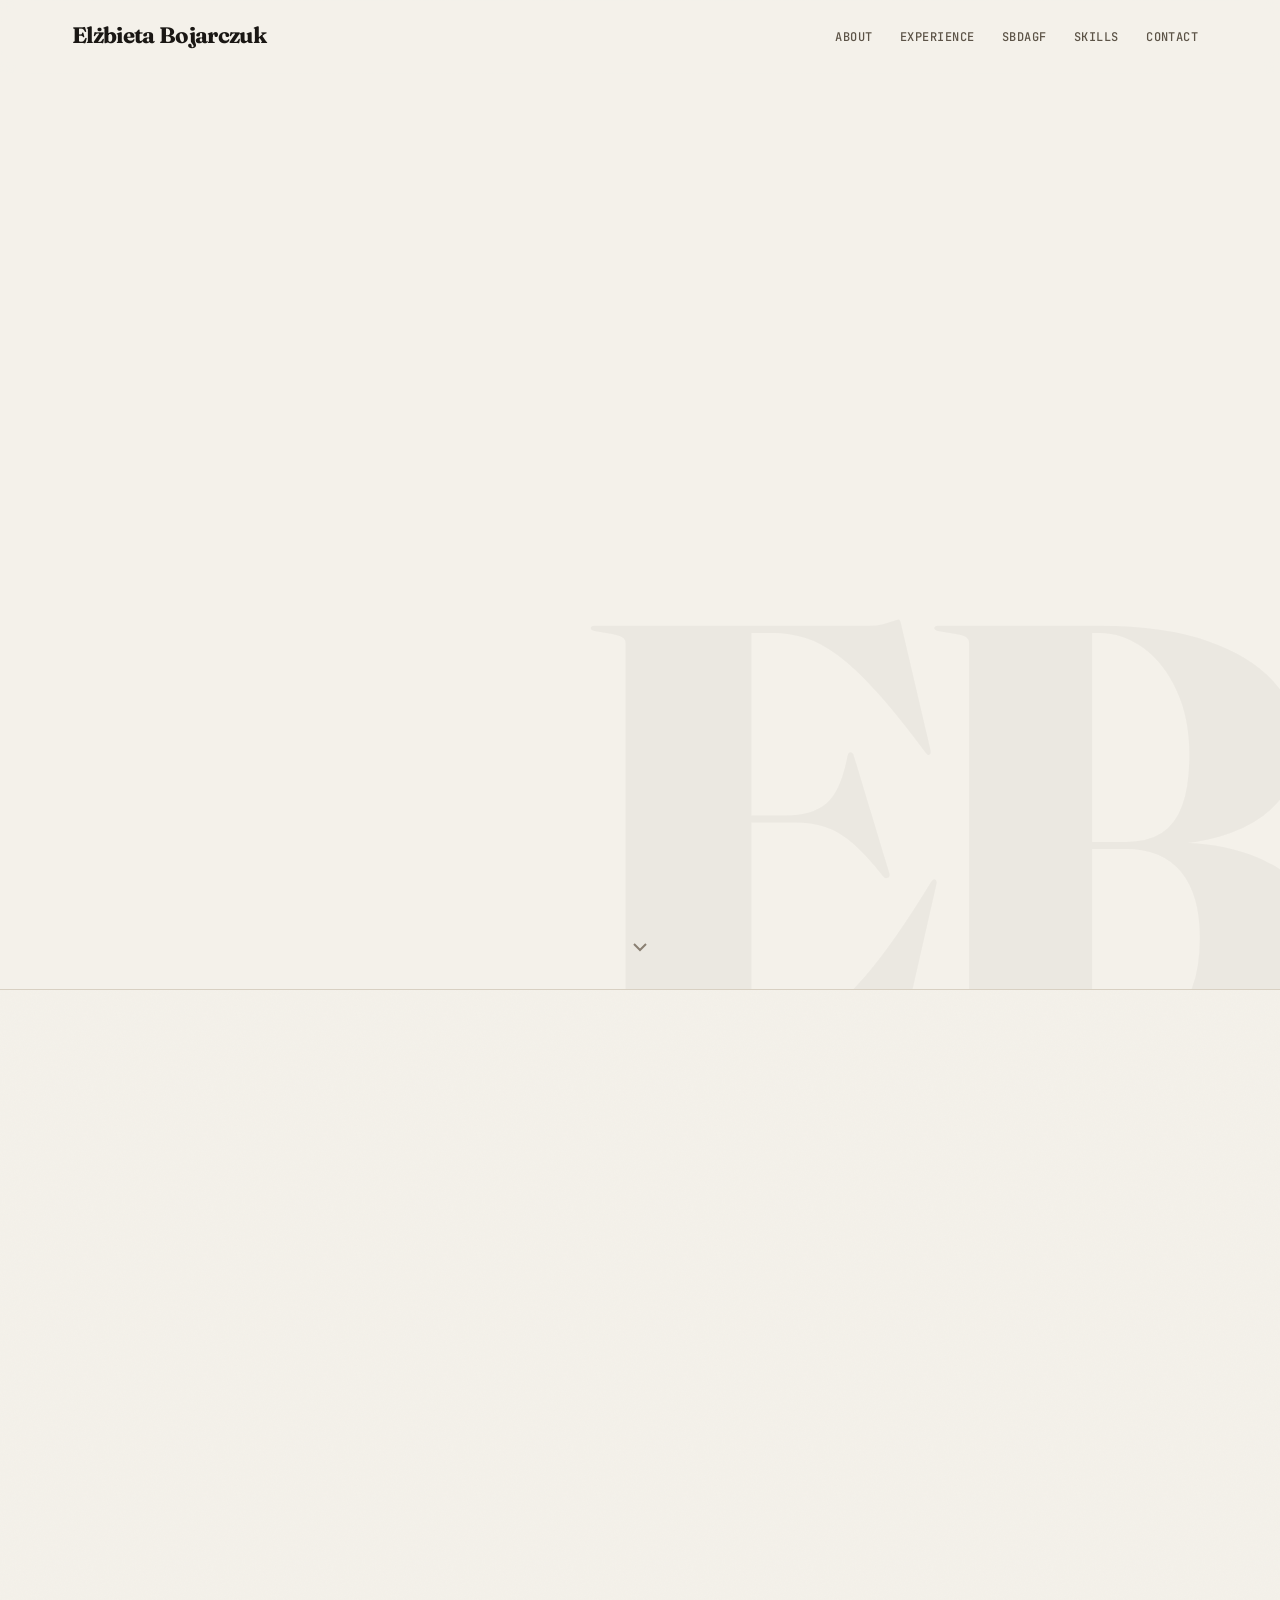
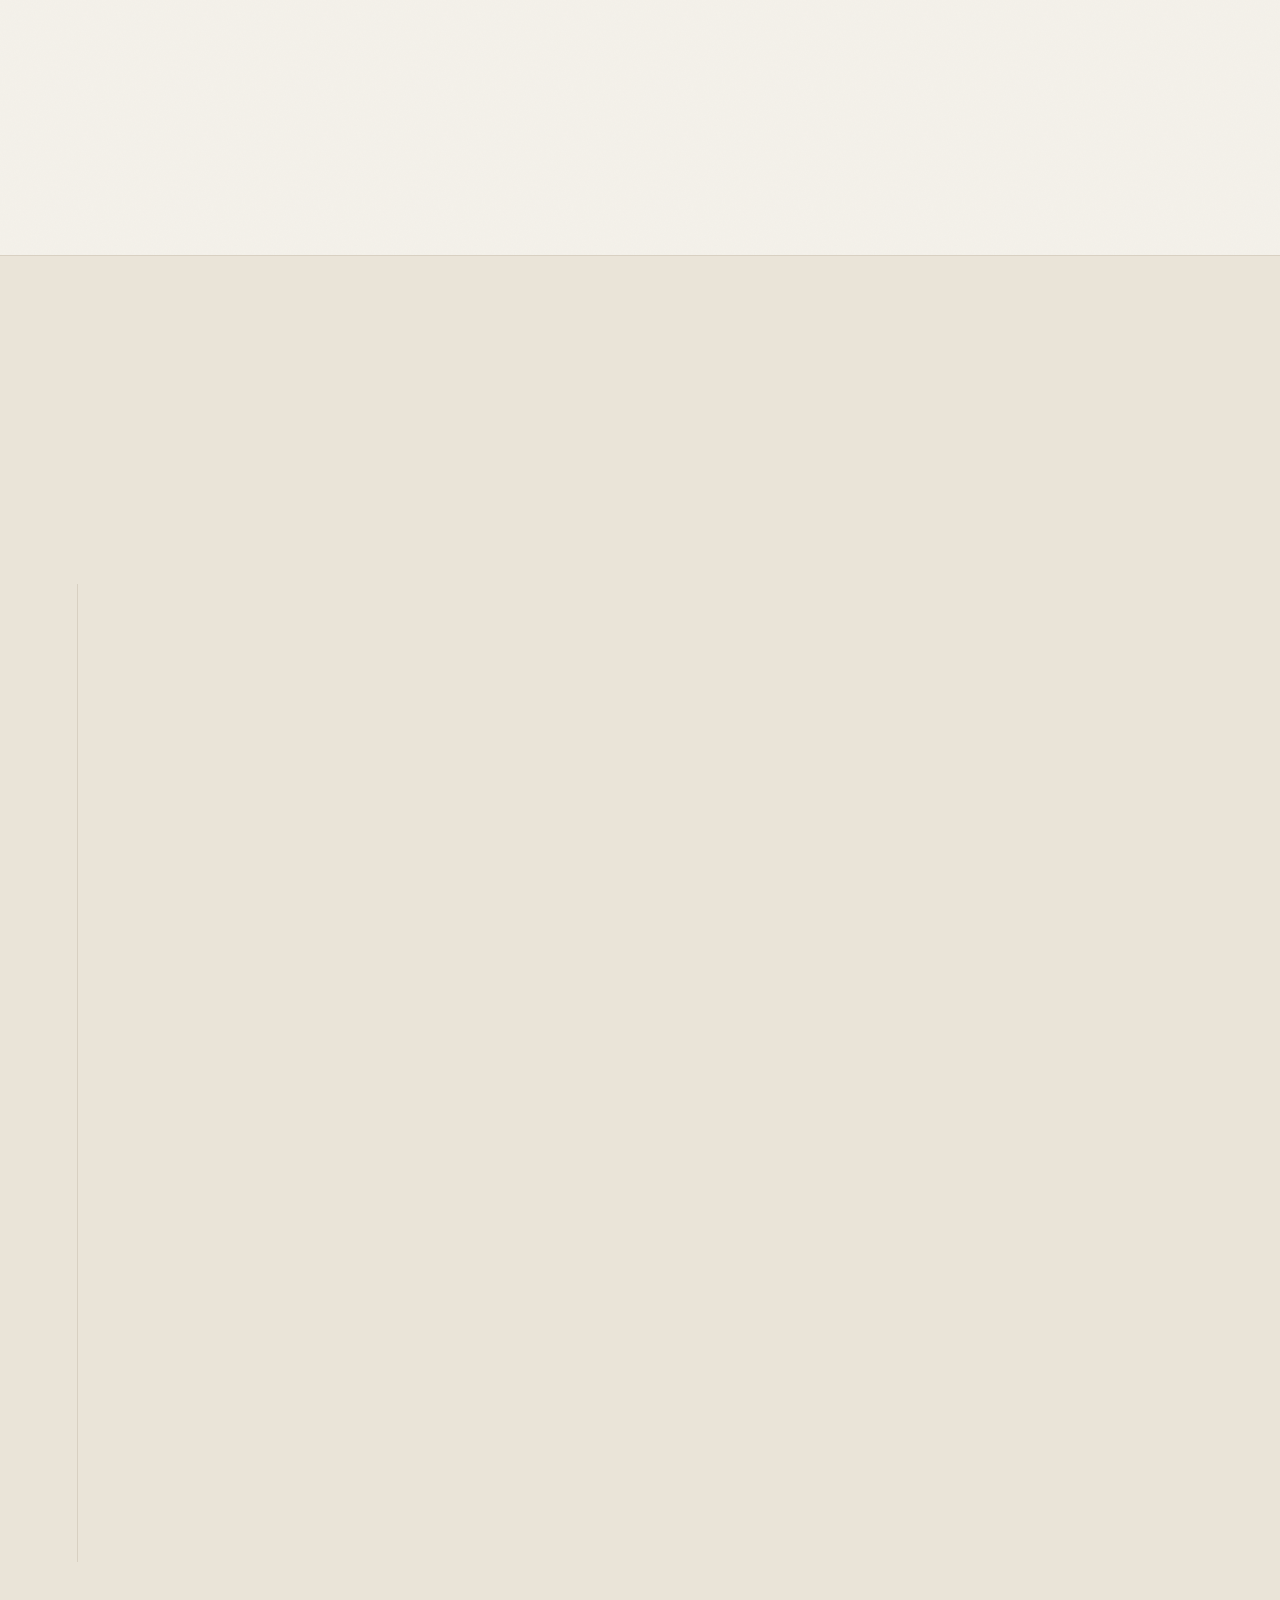
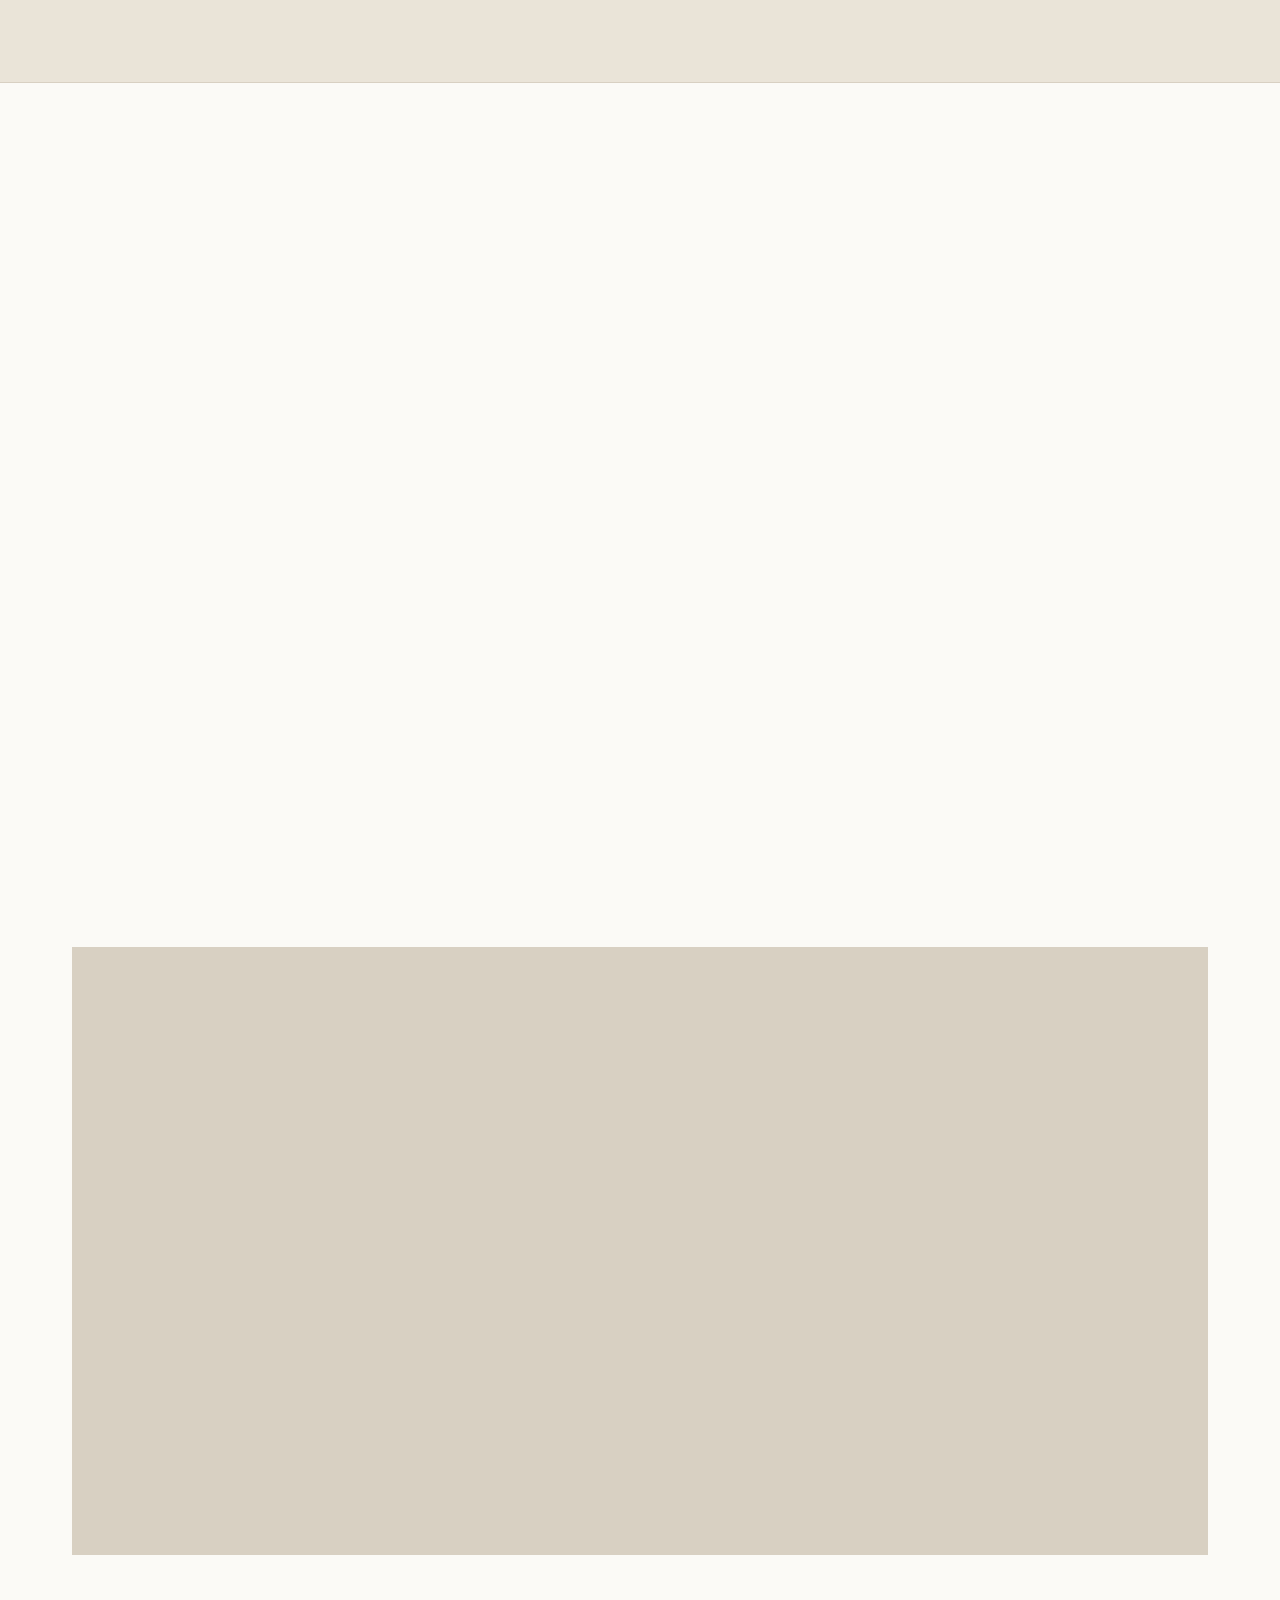
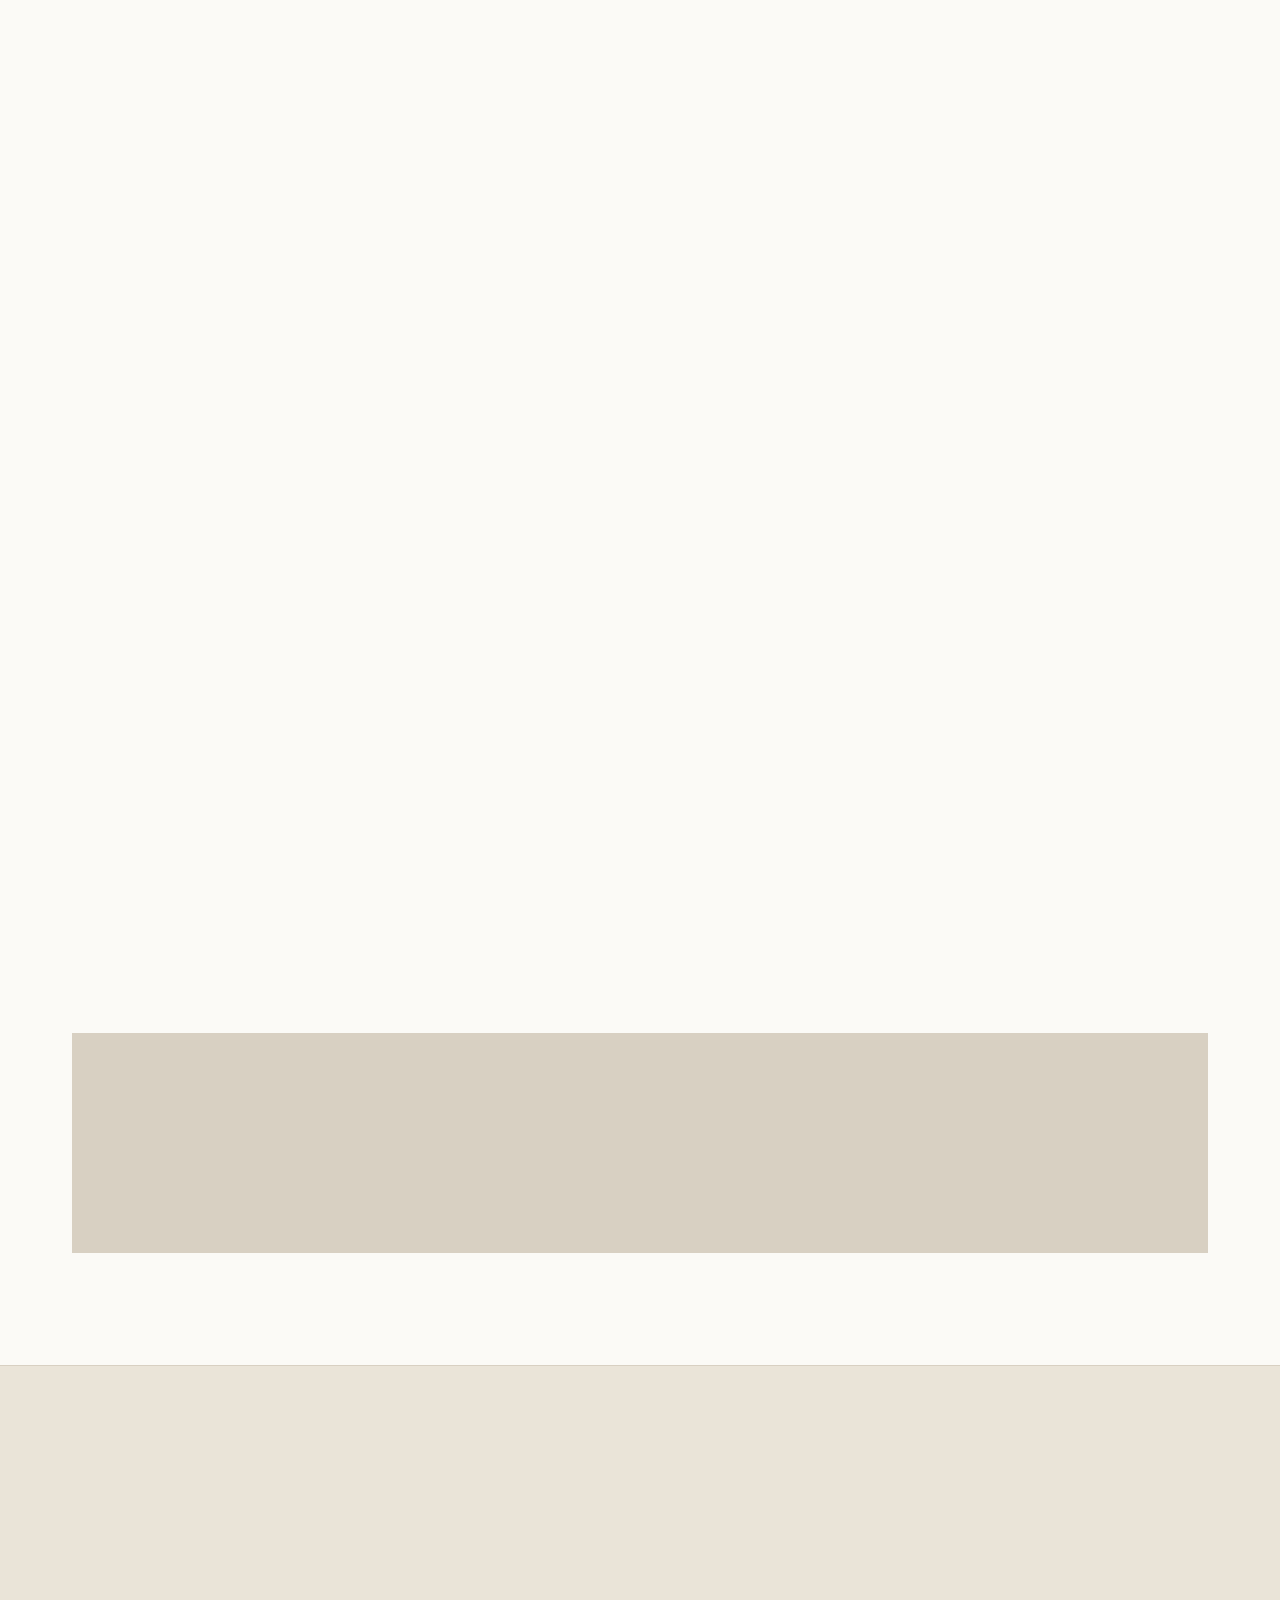
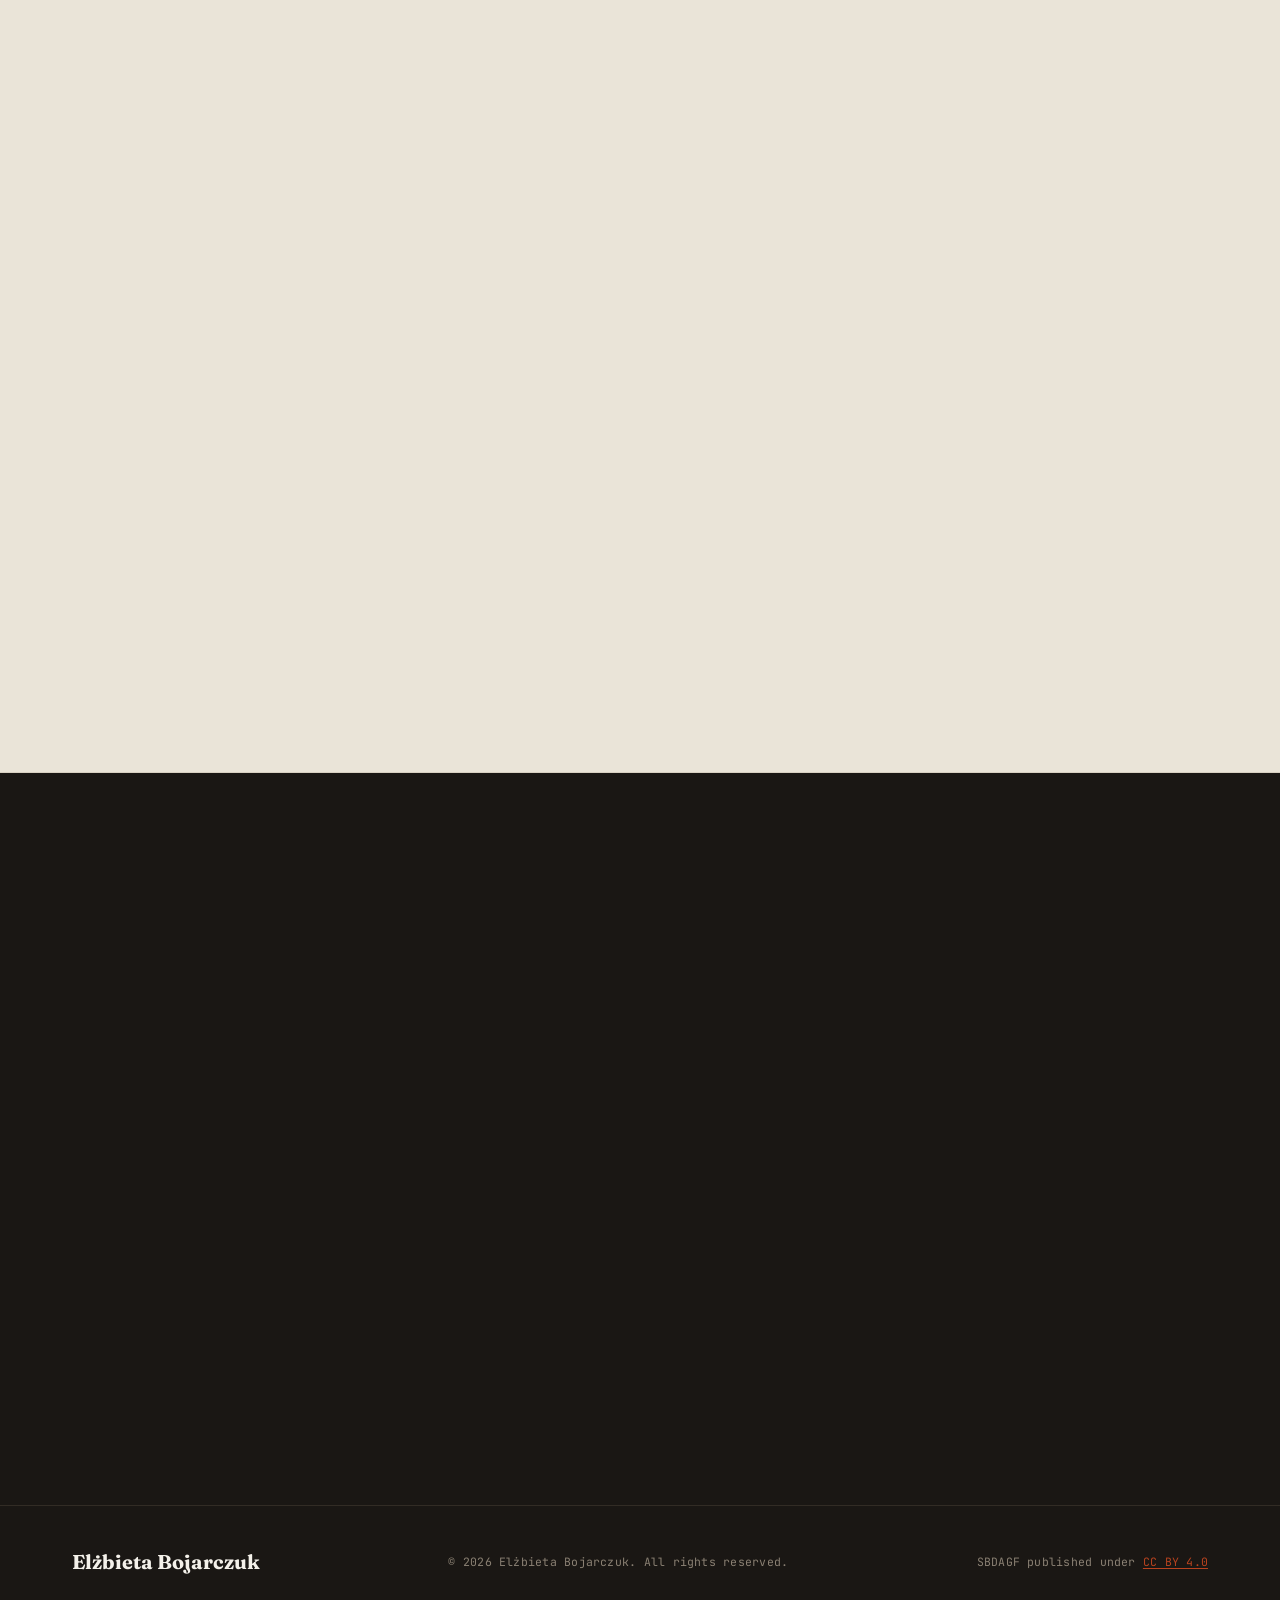
==== index.html @ e9f81d92 "Restyle PDF download as solid black single-row button Co-Authored-By: Claude Opus 4.7 <noreply@anthr" ====
<!DOCTYPE html>
<html lang="en">
<head>
  <meta charset="UTF-8">
  <meta name="viewport" content="width=device-width, initial-scale=1.0">
  <title>Elżbieta Bojarczuk — Senior Product Designer & UX Researcher</title>
  <meta name="description" content="Elżbieta Bojarczuk is a Senior Product Designer with 10+ years building accessible, data-driven digital products across 9 international markets. $3.6M documented revenue impact. Creator of the SBDAGF methodology.">
  <meta name="author" content="Elżbieta Bojarczuk">

  <!-- Open Graph -->
  <meta property="og:type" content="website">
  <meta property="og:title" content="Elżbieta Bojarczuk — Senior Product Designer & UX Researcher">
  <meta property="og:description" content="10+ years designing accessible, data-driven digital products. $3.6M documented revenue impact. Creator of the SBDAGF methodology.">
  <meta property="og:image" content="og-image.svg">
  <meta property="og:url" content="https://elzbietabojarczuk.github.io">

  <!-- Twitter Card -->
  <meta name="twitter:card" content="summary_large_image">
  <meta name="twitter:title" content="Elżbieta Bojarczuk — Senior Product Designer & UX Researcher">
  <meta name="twitter:description" content="10+ years designing accessible, data-driven digital products. Creator of the SBDAGF methodology.">
  <meta name="twitter:image" content="og-image.svg">

  <!-- Favicon -->
  <link rel="icon" type="image/svg+xml" href="favicon.svg">

  <!-- Fonts -->
  <link rel="preconnect" href="https://fonts.googleapis.com">
  <link rel="preconnect" href="https://fonts.gstatic.com" crossorigin>
  <link href="https://fonts.googleapis.com/css2?family=Fraunces:ital,opsz,wght@0,9..144,600;0,9..144,700;0,9..144,900;1,9..144,600;1,9..144,700&family=Hanken+Grotesk:wght@400;500;600;700&family=JetBrains+Mono:wght@400;500;600&display=swap" rel="stylesheet">

  <link rel="stylesheet" href="style.css">
</head>
<body>
  <a href="#main" class="skip-link">Skip to main content</a>

  <header class="site-header" role="banner">
    <nav class="nav" aria-label="Main navigation">
      <a href="#" class="nav-logo" aria-label="Elżbieta Bojarczuk — home">Elżbieta Bojarczuk</a>
      <ul class="nav-links" role="list">
        <li><a href="#about">About</a></li>
        <li><a href="#experience">Experience</a></li>
        <li><a href="#sbdagf">SBDAGF</a></li>
        <li><a href="#skills">Skills</a></li>
        <li><a href="#contact">Contact</a></li>
      </ul>
      <button class="nav-toggle" aria-label="Toggle navigation menu" aria-expanded="false" aria-controls="nav-links-id">
        <span></span><span></span><span></span>
      </button>
    </nav>
  </header>

  <main id="main">

    <!-- ── Hero ── -->
    <section class="hero" aria-labelledby="hero-heading">
      <span class="hero-mark" aria-hidden="true">EB</span>
      <div class="container">
        <div class="hero-rule reveal" aria-hidden="true">
          <span>Portfolio — Index 2026</span>
          <span class="accent">● Available for select work</span>
          <span>Warsaw · PL</span>
        </div>
        <div class="hero-layout">
          <p class="hero-kicker reveal">Senior Product Designer · UX Researcher</p>
          <h1 id="hero-heading" class="reveal">Elżbieta<br>Bojarczuk</h1>
          <p class="hero-role reveal reveal--delay-1">Designing the products that win their markets.</p>
          <p class="hero-tagline reveal reveal--delay-1">A decade turning research into revenue. Accessible, data-driven product design across 9 international markets — $3.6M in documented impact, one million activations, and a methodology others now build on.</p>
          <div class="hero-cta reveal reveal--delay-2">
            <a href="#sbdagf" class="btn btn-primary">Explore SBDAGF →</a>
            <a href="#contact" class="btn btn-outline">Get in touch</a>
          </div>
        </div>
        <div class="hero-stats reveal reveal--delay-2" aria-label="Key impact metrics">
          <div class="stat-card">
            <span class="stat-number" data-target="3.6" data-suffix="M" data-prefix="$">$0M</span>
            <span class="stat-label">Revenue Impact</span>
          </div>
          <div class="stat-card">
            <span class="stat-number" data-target="1" data-suffix="M+">0</span>
            <span class="stat-label">User Activations</span>
          </div>
          <div class="stat-card">
            <span class="stat-number" data-target="9">0</span>
            <span class="stat-label">Global Markets</span>
          </div>
          <div class="stat-card">
            <span class="stat-number" data-target="10" data-suffix="+">0</span>
            <span class="stat-label">Years Experience</span>
          </div>
        </div>
      </div>
      <a href="#about" class="scroll-hint" aria-label="Scroll to about section">
        <svg viewBox="0 0 24 24" fill="none" stroke="currentColor" stroke-width="2" width="24" height="24" aria-hidden="true">
          <polyline points="6 9 12 15 18 9"/>
        </svg>
      </a>
    </section>

    <!-- ── About ── -->
    <section id="about" class="section" aria-labelledby="about-heading">
      <div class="container">
        <div class="section-label reveal" data-index="01">About</div>
        <h2 id="about-heading" class="section-heading reveal">Empathy as method,<br><em>data as proof.</em></h2>
        <div class="about-grid">
          <div class="about-text reveal">
            <p class="lead">I'm a Product Designer who pairs UX metrics, data, and research with a strong bias for clarity, consistency, and scalable patterns in complex flows — the reason my work moves numbers, not just opinions.</p>
            <p>I use <strong>AI-augmented design thinking</strong> to explore more directions early — scenarios, variants, and faster sense-making — then ground every decision in evidence through testing, analytics, and research, keeping people, accessibility, and trust at the center.</p>
            <p>I love UX's human side and a good story, whether I'm telling it or listening. With an M.Sc. in Management &amp; Marketing from the University of Warsaw, I pair business strategy with human-centered design. I mentor UX designers on Instagram and through <strong>ADPList</strong>, <strong>DareIT</strong>, and <strong>Women in Technology</strong>.</p>
            <div class="about-badges">
              <span class="badge">AI-Augmented Design</span>
              <span class="badge">WCAG 2.1 AA</span>
              <span class="badge">Hypothesis-Driven Design</span>
              <span class="badge">Design Systems</span>
              <span class="badge">Mentoring</span>
            </div>
          </div>
          <div class="about-highlights reveal reveal--delay-1">
            <div class="highlight-card">
              <div class="highlight-icon" aria-hidden="true">
                <svg viewBox="0 0 24 24" fill="none" stroke="currentColor" stroke-width="2" width="22" height="22"><path d="M12 2l3.09 6.26L22 9.27l-5 4.87 1.18 6.88L12 17.77l-6.18 3.25L7 14.14 2 9.27l6.91-1.01L12 2z"/></svg>
              </div>
              <span class="highlight-number">92%</span>
              <span class="highlight-text">ID Verification Time Reduction</span>
            </div>
            <div class="highlight-card">
              <div class="highlight-icon" aria-hidden="true">
                <svg viewBox="0 0 24 24" fill="none" stroke="currentColor" stroke-width="2" width="22" height="22"><path d="M9 11l3 3L22 4"/><path d="M21 12v7a2 2 0 0 1-2 2H5a2 2 0 0 1-2-2V5a2 2 0 0 1 2-2h11"/></svg>
              </div>
              <span class="highlight-number">54</span>
              <span class="highlight-text">Issue UX Audit Methodology</span>
            </div>
            <div class="highlight-card">
              <div class="highlight-icon" aria-hidden="true">
                <svg viewBox="0 0 24 24" fill="none" stroke="currentColor" stroke-width="2" width="22" height="22"><circle cx="12" cy="12" r="10"/><path d="M12 8v4l3 3"/></svg>
              </div>
              <span class="highlight-number">70%+</span>
              <span class="highlight-text">Drop-off Rate Diagnosed &amp; Fixed</span>
            </div>
          </div>
        </div>
      </div>
    </section>

    <!-- ── Experience ── -->
    <section id="experience" class="section section-alt" aria-labelledby="experience-heading">
      <div class="container">
        <div class="section-label reveal" data-index="02">Experience</div>
        <h2 id="experience-heading" class="section-heading reveal">A decade of<br><em>measurable impact.</em></h2>
        <ol class="timeline" role="list">

          <li class="timeline-item reveal">
            <div class="timeline-dot" aria-hidden="true"></div>
            <div class="timeline-body">
              <div class="timeline-meta">
                <span class="timeline-date">Jun 2021 — Present</span>
                <span class="timeline-company">OLX Group</span>
              </div>
              <h3 class="timeline-role">Senior Product Designer / UX Designer</h3>
              <p>I joined OLX Group on the Delivery OLX Pay&amp;Ship team and now work in the OLX Jobs area. I address every aspect from the problem phase to delivery — UI design and UX strategy alike — prototyping, designing, and shipping the best user experience through a product discovery process. I collaborate closely with data analysts and UX researchers; metrics and user insights drive my design.</p>
              <ul class="achievement-list" aria-label="Key achievements">
                <li><strong>$3.6M</strong> documented revenue impact from process redesign</li>
                <li><strong>54-issue</strong> systematic UX audit methodology for conversion optimization</li>
                <li>Diagnosed and designed interventions for <strong>70%+</strong> drop-off rates in employer activation flows</li>
              </ul>
            </div>
          </li>

          <li class="timeline-item reveal reveal--delay-1">
            <div class="timeline-dot" aria-hidden="true"></div>
            <div class="timeline-body">
              <div class="timeline-meta">
                <span class="timeline-date">Sep 2016 — May 2021</span>
                <span class="timeline-company">XTB DM S.A.</span>
              </div>
              <h3 class="timeline-role">UX Lead / Senior UX Designer / UX Designer</h3>
              <p>For investors, I created complex financial tasks that are intuitive and simple to use. I established and managed user experience projects across multiple platforms for B2B and B2C users across 9 international markets.</p>
              <ul class="achievement-list">
                <li>Led all UX aspects of the <strong>xStation</strong> app and website — research, frameworks, and design strategy</li>
                <li>Oversaw and coached a <strong>team of three designers</strong></li>
                <li>Performed Design Ops: designer hiring and onboarding</li>
                <li>Achieved <strong>1 million user activations</strong></li>
              </ul>
            </div>
          </li>

          <li class="timeline-item reveal reveal--delay-2">
            <div class="timeline-dot" aria-hidden="true"></div>
            <div class="timeline-body">
              <div class="timeline-meta">
                <span class="timeline-date">May 2015 — Aug 2016</span>
                <span class="timeline-company">Loyalty Partner Polska (PAYBACK)</span>
              </div>
              <h3 class="timeline-role">Web UX Specialist</h3>
              <p>Started my design career creating UX for mobile apps, landing pages, and the company website — collaborating closely with engineers to iteratively deliver new features.</p>
              <ul class="achievement-list">
                <li>Collaborated closely with engineering for iterative feature delivery</li>
                <li>Conducted design-check reviews to ensure spec alignment</li>
                <li>Delivered high-quality assets at multiple resolutions</li>
              </ul>
            </div>
          </li>

        </ol>
      </div>
    </section>

    <!-- ── SBDAGF ── -->
    <section id="sbdagf" class="section sbdagf-section" aria-labelledby="sbdagf-heading">
      <div class="container">
        <div class="sbdagf-intro reveal">
          <div class="section-label" data-index="03">Methodology</div>
          <h2 id="sbdagf-heading" class="section-heading">The SBDAGF</h2>
          <p class="sbdagf-full-name">Small Business Digital Accessibility and Growth Framework</p>
          <p class="sbdagf-license">v1.59 · May 2026 · <a href="https://creativecommons.org/licenses/by/4.0/" target="_blank" rel="noopener noreferrer">CC BY 4.0</a></p>
          <p class="lead sbdagf-lead">A research-backed, open-access UX methodology that integrates accessibility compliance, conversion optimization, and human-centered design into a replicable system that non-experts can follow.</p>
          <a class="pdf-download reveal" href="SBDAGF_practitioner_checklist.pdf" download>
            <svg class="pdf-download-icon" viewBox="0 0 24 24" fill="none" stroke="currentColor" stroke-width="2" width="20" height="20" aria-hidden="true"><path d="M21 15v4a2 2 0 0 1-2 2H5a2 2 0 0 1-2-2v-4"/><polyline points="7 10 12 15 17 10"/><line x1="12" y1="15" x2="12" y2="3"/></svg>
            <span class="pdf-download-label">Download the Practitioner Checklist</span>
            <span class="pdf-download-meta">PDF · SBDAGF</span>
          </a>
        </div>

        <div class="sbdagf-stats reveal reveal--delay-1">
          <div class="sbdagf-stat-item">
            <span class="sbdagf-stat-num">36.2M</span>
            <span class="sbdagf-stat-desc">Small businesses in the U.S.</span>
          </div>
          <div class="sbdagf-stat-item">
            <span class="sbdagf-stat-num">45.9%</span>
            <span class="sbdagf-stat-desc">Of American workers employed by small businesses</span>
          </div>
          <div class="sbdagf-stat-item">
            <span class="sbdagf-stat-num">88%</span>
            <span class="sbdagf-stat-desc">Won't return after a bad digital experience</span>
          </div>
        </div>

        <h3 class="subsection-heading reveal">5 Core Principles</h3>
        <div class="principles-grid">
          <article class="principle-card reveal">
            <div class="principle-num" aria-hidden="true">01</div>
            <h4>Accessibility-First Architecture</h4>
            <p>WCAG 2.1 Level AA success criteria embedded as design constraints at wireframing stage — before any development begins. Accessible by construction.</p>
          </article>
          <article class="principle-card reveal reveal--delay-1">
            <div class="principle-num" aria-hidden="true">02</div>
            <h4>Rural &amp; Underserved-Community Calibration</h4>
            <p>Distinct protocols for connectivity-constrained design, lower-digital-literacy audiences, localized persona development, and modified research instruments.</p>
          </article>
          <article class="principle-card reveal reveal--delay-2">
            <div class="principle-num" aria-hidden="true">03</div>
            <h4>Data-Grounded Decision Making</h4>
            <p>Every design decision validated through empirical evidence — hypothesis-driven design, funnel analytics, usability validation, and outcome measurement.</p>
          </article>
          <article class="principle-card reveal">
            <div class="principle-num" aria-hidden="true">04</div>
            <h4>Replicability by Non-Experts</h4>
            <p>Documented as a step-by-step practitioner curriculum for SBDC advisors, small-business owners, marketing professionals, and educators.</p>
          </article>
          <article class="principle-card principle-card--accent reveal reveal--delay-1">
            <div class="principle-num" aria-hidden="true">05</div>
            <h4>AI-Augmented Implementation</h4>
            <p>Leverages current AI platforms — Lovable, Cursor, Claude, v0, Bolt.new — to make professional-quality design accessible to non-technical users. A working methodology, not theory.</p>
          </article>
        </div>

        <h3 class="subsection-heading reveal">Two-Layer Architecture</h3>
        <div class="layers-grid">
          <article class="layer-card reveal">
            <span class="layer-badge">Layer 1</span>
            <h4>Practitioner Research &amp; Design</h4>
            <p class="layer-audience">For UX practitioners, SBDC advisors, or trained small-business owners</p>
            <div class="flow-row" aria-label="Workflow: Research → Design → Validate → Compliance → Publish">
              <span class="flow-step">Research</span>
              <span class="flow-arrow" aria-hidden="true">→</span>
              <span class="flow-step">Design</span>
              <span class="flow-arrow" aria-hidden="true">→</span>
              <span class="flow-step">Validate</span>
              <span class="flow-arrow" aria-hidden="true">→</span>
              <span class="flow-step">Compliance</span>
              <span class="flow-arrow" aria-hidden="true">→</span>
              <span class="flow-step">Publish</span>
            </div>
          </article>
          <article class="layer-card reveal reveal--delay-1">
            <span class="layer-badge">Layer 2</span>
            <h4>Small-Business Implementation</h4>
            <p class="layer-audience">For small-business owners — no coding knowledge needed</p>
            <div class="flow-row" aria-label="Workflow: Select → Customize → Deploy → Monitor → Optimize">
              <span class="flow-step">Select</span>
              <span class="flow-arrow" aria-hidden="true">→</span>
              <span class="flow-step">Customize</span>
              <span class="flow-arrow" aria-hidden="true">→</span>
              <span class="flow-step">Deploy</span>
              <span class="flow-arrow" aria-hidden="true">→</span>
              <span class="flow-step">Monitor</span>
              <span class="flow-arrow" aria-hidden="true">→</span>
              <span class="flow-step">Optimize</span>
            </div>
          </article>
        </div>

        <h3 class="subsection-heading reveal">5-Phase Practitioner Workflow</h3>
        <div class="phases-grid">
          <article class="phase-card reveal">
            <span class="phase-num" aria-hidden="true">01</span>
            <h4>Research &amp; Diagnosis</h4>
            <p>Funnel mapping, root-cause categorization, severity assessment, user interviews, and research synthesis.</p>
          </article>
          <article class="phase-card reveal reveal--delay-1">
            <span class="phase-num" aria-hidden="true">02</span>
            <h4>Accessibility-First Design</h4>
            <p>Pre-validated contrast ratios, accessible typography, component libraries with ARIA specs, proper page structure.</p>
          </article>
          <article class="phase-card reveal reveal--delay-2">
            <span class="phase-num" aria-hidden="true">03</span>
            <h4>Hypothesis-Driven Solutions</h4>
            <p>Testable hypotheses, 2–3 design variants, prioritized by Impact × Feasibility × Compliance.</p>
          </article>
          <article class="phase-card reveal">
            <span class="phase-num" aria-hidden="true">04</span>
            <h4>Validation Before Development</h4>
            <p>Usability tests with 5–8 participants measuring task completion, time on task, error rate, and UMUX-Lite satisfaction.</p>
          </article>
          <article class="phase-card reveal reveal--delay-1">
            <span class="phase-num" aria-hidden="true">05</span>
            <h4>Compliance Verification</h4>
            <p>Automated accessibility scans (zero Critical/Serious issues), keyboard-only navigation, screen reader test, SBDAGF Checklist.</p>
          </article>
        </div>

        <h3 class="subsection-heading reveal">Who This Framework Serves</h3>
        <div class="audience-grid">
          <div class="audience-card reveal">
            <div class="audience-icon" aria-hidden="true">[ SB ]</div>
            <h4>Small-Business Owners</h4>
            <p>36.2M U.S. businesses needing accessible, high-converting digital products without traditional UX consulting costs.</p>
          </div>
          <div class="audience-card reveal reveal--delay-1">
            <div class="audience-icon" aria-hidden="true">[ DC ]</div>
            <h4>SBDC Advisors</h4>
            <p>900+ Small Business Development Centers incorporating SBDAGF into their technical assistance programs.</p>
          </div>
          <div class="audience-card reveal reveal--delay-2">
            <div class="audience-icon" aria-hidden="true">[ UX ]</div>
            <h4>UX Practitioners</h4>
            <p>Designers wanting a structured, evidence-based approach — particularly for rural and underserved communities.</p>
          </div>
          <div class="audience-card reveal">
            <div class="audience-icon" aria-hidden="true">[ ED ]</div>
            <h4>Educators</h4>
            <p>Community colleges, bootcamps, and continuing-education programs teaching digital design skills.</p>
          </div>
        </div>
      </div>
    </section>

    <!-- ── Skills ── -->
    <section id="skills" class="section section-alt" aria-labelledby="skills-heading">
      <div class="container">
        <div class="section-label reveal" data-index="04">Expertise</div>
        <h2 id="skills-heading" class="section-heading reveal">Skills &amp; Tools</h2>
        <div class="skills-grid">
          <div class="skill-group reveal">
            <h3>Design &amp; Strategy</h3>
            <ul class="tag-list" role="list">
              <li>AI Product Design</li>
              <li>Product Design</li>
              <li>Design Strategy</li>
              <li>UX Strategy</li>
              <li>Design Research</li>
              <li>User-Centric Design</li>
              <li>Data-Driven Design</li>
              <li>Design Systems</li>
              <li>Workshop Facilitation</li>
              <li>Storytelling</li>
              <li>UX Mentoring</li>
            </ul>
          </div>
          <div class="skill-group reveal reveal--delay-1">
            <h3>Tools</h3>
            <ul class="tag-list" role="list">
              <li>Figma</li>
              <li>Cursor</li>
              <li>Claude Design</li>
              <li>Lovable</li>
              <li>Maze</li>
              <li>Hotjar</li>
              <li>Miro</li>
              <li>Google Analytics</li>
            </ul>
          </div>
          <div class="skill-group reveal reveal--delay-2">
            <h3>Languages</h3>
            <ul class="tag-list" role="list">
              <li>Polish — Native</li>
              <li>English — Professional</li>
              <li>Italian — Basic</li>
            </ul>
          </div>
          <div class="skill-group reveal">
            <h3>Education</h3>
            <ul class="education-list" role="list">
              <li>
                <strong>M.Sc. Management &amp; Marketing</strong>
                <span>University of Warsaw · 2013–2015</span>
              </li>
              <li>
                <strong>B.Sc. Management</strong>
                <span>University of Warsaw · 2010–2013</span>
              </li>
            </ul>
            <h3 style="margin-top:2rem">Courses</h3>
            <ul class="education-list" role="list">
              <li><span>Designing AI Experiences — NN Group</span></li>
              <li><span>Design Systems in Figma — UXDX Dublin by Figma</span></li>
              <li><span>Storytelling — David JP Phillips School</span></li>
              <li><span>UX Research — Iga Mościchowska</span></li>
              <li><span>UX Writing — Kalina Tyrkiel</span></li>
            </ul>
          </div>
        </div>
      </div>
    </section>

    <!-- ── Contact ── -->
    <section id="contact" class="section contact-section" aria-labelledby="contact-heading">
      <div class="container">
        <div class="section-label reveal" data-index="05">Contact</div>
        <h2 id="contact-heading" class="section-heading reveal">Let's build<br><em>the winner.</em></h2>
        <p class="contact-lead reveal">Interested in collaboration, mentoring, or the SBDAGF methodology? I'd love to hear from you.</p>
        <div class="contact-grid">
          <a href="mailto:elzbieta.bojarczuk2@gmail.com" class="contact-card reveal">
            <div class="contact-icon-wrap" aria-hidden="true">
              <svg viewBox="0 0 24 24" fill="none" stroke="currentColor" stroke-width="2" width="24" height="24"><path d="M4 4h16c1.1 0 2 .9 2 2v12c0 1.1-.9 2-2 2H4c-1.1 0-2-.9-2-2V6c0-1.1.9-2 2-2z"/><polyline points="22,6 12,13 2,6"/></svg>
            </div>
            <span class="contact-label">Email</span>
            <span class="contact-value">elzbieta.bojarczuk2<wbr>@gmail.com</span>
          </a>
          <a href="tel:+48797533842" class="contact-card reveal reveal--delay-1">
            <div class="contact-icon-wrap" aria-hidden="true">
              <svg viewBox="0 0 24 24" fill="none" stroke="currentColor" stroke-width="2" width="24" height="24"><path d="M22 16.92v3a2 2 0 0 1-2.18 2 19.79 19.79 0 0 1-8.63-3.07 19.5 19.5 0 0 1-6-6 19.79 19.79 0 0 1-3.07-8.67A2 2 0 0 1 4.11 2h3a2 2 0 0 1 2 1.72c.13.96.36 1.9.7 2.81a2 2 0 0 1-.45 2.11L8.09 9.91a16 16 0 0 0 6 6l1.27-1.27a2 2 0 0 1 2.11-.45c.91.34 1.85.57 2.81.7A2 2 0 0 1 22 16.92z"/></svg>
            </div>
            <span class="contact-label">Phone</span>
            <span class="contact-value">+48 797 533 842</span>
          </a>
          <a href="https://adplist.org/mentors/elzbieta-bojarczuk" class="contact-card reveal reveal--delay-2" target="_blank" rel="noopener noreferrer">
            <div class="contact-icon-wrap" aria-hidden="true">
              <svg viewBox="0 0 24 24" fill="none" stroke="currentColor" stroke-width="2" width="24" height="24"><path d="M17 21v-2a4 4 0 0 0-4-4H5a4 4 0 0 0-4 4v2"/><circle cx="9" cy="7" r="4"/><path d="M23 21v-2a4 4 0 0 0-3-3.87"/><path d="M16 3.13a4 4 0 0 1 0 7.75"/></svg>
            </div>
            <span class="contact-label">Mentoring</span>
            <span class="contact-value">Book via ADPList</span>
          </a>
          <a href="https://instagram.com/ela.bojarczuk_ux" class="contact-card reveal reveal--delay-2" target="_blank" rel="noopener noreferrer">
            <div class="contact-icon-wrap" aria-hidden="true">
              <svg viewBox="0 0 24 24" fill="none" stroke="currentColor" stroke-width="2" width="24" height="24"><rect x="2" y="2" width="20" height="20" rx="5" ry="5"/><path d="M16 11.37A4 4 0 1 1 12.63 8 4 4 0 0 1 16 11.37z"/><line x1="17.5" y1="6.5" x2="17.51" y2="6.5"/></svg>
            </div>
            <span class="contact-label">Instagram</span>
            <span class="contact-value">@ela.bojarczuk_ux</span>
          </a>
        </div>
      </div>
    </section>

  </main>

  <footer class="site-footer" role="contentinfo">
    <div class="container footer-inner">
      <span class="footer-logo">Elżbieta Bojarczuk</span>
      <p>&copy; 2026 Elżbieta Bojarczuk. All rights reserved.</p>
      <p class="footer-note">SBDAGF published under <a href="https://creativecommons.org/licenses/by/4.0/" target="_blank" rel="noopener noreferrer">CC BY 4.0</a></p>
    </div>
  </footer>

  <script src="script.js"></script>
</body>
</html>
---- style.css ----
/* ══════════════════════════════════════════
   Elżbieta Bojarczuk — Personal Website
   style.css  ·  v3.0 — Editorial Minimalist
   Warm paper · ink · single ochre accent
   ══════════════════════════════════════════ */

/* ── Tokens ── */
:root {
  --c-bg:        #f4f1ea;
  --c-bg-alt:    #eae4d8;
  --c-surface:   #fbfaf6;
  --c-ink:       #1a1714;
  --c-ink-soft:  #322c25;
  --c-muted:     #5c5347;
  --c-faint:     #8a8073;
  --c-rule:      #d8d0c2;
  --c-rule-soft: #e6dfd2;

  --c-accent:    #b8431f;
  --c-accent-h:  #963517;
  --c-accent-wash: #f0e2d6;

  --ff-display: 'Fraunces', Georgia, 'Times New Roman', serif;
  --ff-body:    'Hanken Grotesk', -apple-system, BlinkMacSystemFont, 'Segoe UI', sans-serif;
  --ff-mono:    'JetBrains Mono', ui-monospace, 'SFMono-Regular', Menlo, monospace;

  --r-sm: 2px;
  --r-md: 3px;

  --ease-smooth: cubic-bezier(0.16, 1, 0.3, 1);

  --maxw: 76rem;
}

/* ── Reset ── */
*, *::before, *::after { box-sizing: border-box; margin: 0; padding: 0; }

html {
  scroll-behavior: smooth;
  scroll-padding-top: 5rem;
  -webkit-text-size-adjust: 100%;
}

body {
  font-family: var(--ff-body);
  font-size: 1rem;
  line-height: 1.6;
  color: var(--c-ink);
  background: var(--c-bg);
  -webkit-font-smoothing: antialiased;
  -moz-osx-font-smoothing: grayscale;
  overflow-x: hidden;
  /* faint paper grain — no gradients, no orbs */
  background-image: url("data:image/svg+xml,%3Csvg xmlns='http://www.w3.org/2000/svg' width='120' height='120'%3E%3Cfilter id='n'%3E%3CfeTurbulence type='fractalNoise' baseFrequency='0.9' numOctaves='2' stitchTiles='stitch'/%3E%3C/filter%3E%3Crect width='120' height='120' filter='url(%23n)' opacity='0.025'/%3E%3C/svg%3E");
}

img, svg { display: block; max-width: 100%; }
a { color: inherit; }
ol, ul { list-style: none; }
button { font-family: inherit; }
::selection { background: var(--c-accent); color: #fff; }

/* ── Skip link ── */
.skip-link {
  position: absolute;
  top: -200%;
  left: 1rem;
  background: var(--c-ink);
  color: var(--c-bg);
  padding: 0.6rem 1.25rem;
  border-radius: var(--r-sm);
  font-weight: 600;
  text-decoration: none;
  z-index: 9999;
  transition: top 0.2s;
}
.skip-link:focus { top: 1rem; }

/* ── Layout ── */
.container {
  max-width: var(--maxw);
  margin: 0 auto;
  padding: 0 2.5rem;
}

/* ── Focus ── */
*:focus-visible {
  outline: 2px solid var(--c-accent);
  outline-offset: 3px;
  border-radius: var(--r-sm);
}

/* ══ HEADER ══════════════════════════════ */

.site-header {
  position: sticky;
  top: 0;
  z-index: 200;
  background: rgba(244, 241, 234, 0.85);
  backdrop-filter: blur(12px) saturate(140%);
  -webkit-backdrop-filter: blur(12px) saturate(140%);
  border-bottom: 1px solid transparent;
  transition: border-color 0.3s, background 0.3s;
}
.site-header.scrolled {
  border-bottom-color: var(--c-rule);
}

.nav {
  max-width: var(--maxw);
  margin: 0 auto;
  padding: 1.15rem 2.5rem;
  display: flex;
  align-items: center;
  justify-content: space-between;
}

.nav-logo {
  font-family: var(--ff-display);
  font-size: 1.4rem;
  font-weight: 700;
  color: var(--c-ink);
  letter-spacing: -0.03em;
  text-decoration: none;
  transition: color 0.2s;
}
.nav-logo:hover { color: var(--c-accent); }

.nav-links {
  display: flex;
  gap: 0.5rem;
}
.nav-links a {
  text-decoration: none;
  color: var(--c-muted);
  font-family: var(--ff-mono);
  font-weight: 500;
  font-size: 0.75rem;
  letter-spacing: 0.04em;
  text-transform: uppercase;
  padding: 0.4rem 0.6rem;
  position: relative;
  transition: color 0.2s;
}
.nav-links a::after {
  content: '';
  position: absolute;
  left: 0.6rem;
  right: 0.6rem;
  bottom: 0.15rem;
  height: 1.5px;
  background: var(--c-accent);
  transform: scaleX(0);
  transform-origin: left;
  transition: transform 0.25s var(--ease-smooth);
}
.nav-links a:hover,
.nav-links a.active { color: var(--c-ink); }
.nav-links a:hover::after,
.nav-links a.active::after { transform: scaleX(1); }

.nav-toggle {
  display: none;
  flex-direction: column;
  gap: 5px;
  background: none;
  border: none;
  cursor: pointer;
  padding: 0.5rem;
}
.nav-toggle span {
  display: block;
  width: 22px;
  height: 2px;
  background: var(--c-ink);
  transition: transform 0.3s var(--ease-smooth), opacity 0.3s;
}
.nav-toggle[aria-expanded="true"] span:nth-child(1) { transform: translateY(7px) rotate(45deg); }
.nav-toggle[aria-expanded="true"] span:nth-child(2) { opacity: 0; }
.nav-toggle[aria-expanded="true"] span:nth-child(3) { transform: translateY(-7px) rotate(-45deg); }

/* ══ HERO ═══════════════════════════════ */

.hero {
  position: relative;
  min-height: 90vh;
  display: flex;
  flex-direction: column;
  justify-content: center;
  background: var(--c-bg);
  overflow: hidden;
  padding: 5rem 0 3rem;
  border-bottom: 1px solid var(--c-rule);
}

/* oversized faint editorial watermark — replaces glowing orbs */
.hero-mark {
  position: absolute;
  right: -2vw;
  bottom: -8vh;
  font-family: var(--ff-display);
  font-weight: 900;
  font-size: 46vw;
  line-height: 0.8;
  color: var(--c-ink);
  opacity: 0.035;
  letter-spacing: -0.05em;
  pointer-events: none;
  user-select: none;
  z-index: 0;
}

.hero-rule {
  position: relative;
  z-index: 1;
  display: flex;
  justify-content: space-between;
  align-items: baseline;
  gap: 1rem;
  flex-wrap: wrap;
  font-family: var(--ff-mono);
  font-size: 0.72rem;
  letter-spacing: 0.08em;
  text-transform: uppercase;
  color: var(--c-faint);
  padding-bottom: 1.5rem;
  margin-bottom: 3rem;
  border-bottom: 1px solid var(--c-rule);
}
.hero-rule .accent { color: var(--c-accent); }

.hero-layout {
  position: relative;
  z-index: 1;
}

.hero-kicker {
  font-family: var(--ff-mono);
  font-size: 0.8rem;
  font-weight: 500;
  color: var(--c-accent);
  letter-spacing: 0.12em;
  text-transform: uppercase;
  margin-bottom: 1.25rem;
}

.hero h1 {
  font-family: var(--ff-display);
  font-size: clamp(3rem, 9vw, 7.5rem);
  font-weight: 900;
  line-height: 0.92;
  letter-spacing: -0.04em;
  color: var(--c-ink);
  margin-bottom: 1.5rem;
}
.hero h1 .amp {
  font-style: italic;
  font-weight: 600;
}

.hero-role {
  font-family: var(--ff-display);
  font-size: clamp(1.25rem, 2.4vw, 1.75rem);
  font-style: italic;
  font-weight: 600;
  color: var(--c-ink-soft);
  margin-bottom: 1.5rem;
}
.hero-role::before {
  content: '';
  display: inline-block;
  width: 2.5rem;
  height: 1px;
  background: var(--c-accent);
  vertical-align: middle;
  margin-right: 0.85rem;
}

.hero-tagline {
  font-size: 1.125rem;
  color: var(--c-muted);
  line-height: 1.7;
  max-width: 40rem;
  margin-bottom: 2.5rem;
}

.hero-cta {
  display: flex;
  gap: 1rem;
  flex-wrap: wrap;
}

/* Metric strip (replaces floating stat cards) */
.hero-stats {
  position: relative;
  z-index: 1;
  display: grid;
  grid-template-columns: repeat(4, 1fr);
  margin-top: 4rem;
  border-top: 1px solid var(--c-rule);
}

.stat-card {
  padding: 1.5rem 1.5rem 0;
  border-left: 1px solid var(--c-rule);
}
.stat-card:first-child { border-left: none; padding-left: 0; }

.stat-number {
  display: block;
  font-family: var(--ff-display);
  font-size: clamp(2.25rem, 4vw, 3.25rem);
  font-weight: 700;
  color: var(--c-ink);
  line-height: 1;
  letter-spacing: -0.02em;
  margin-bottom: 0.6rem;
}
.stat-label {
  display: block;
  font-family: var(--ff-mono);
  font-size: 0.7rem;
  font-weight: 500;
  letter-spacing: 0.06em;
  text-transform: uppercase;
  color: var(--c-faint);
}

/* Scroll hint */
.scroll-hint {
  position: absolute;
  bottom: 1.5rem;
  left: 50%;
  transform: translateX(-50%);
  color: var(--c-faint);
  display: flex;
  align-items: center;
  justify-content: center;
  width: 2.25rem;
  height: 2.25rem;
  text-decoration: none;
  animation: bounce 2.5s ease-in-out infinite;
  transition: color 0.2s;
  z-index: 1;
}
.scroll-hint:hover { color: var(--c-accent); }

@keyframes bounce {
  0%, 100% { transform: translateX(-50%) translateY(0); }
  50%      { transform: translateX(-50%) translateY(6px); }
}

/* ══ BUTTONS ═════════════════════════════ */

.btn {
  display: inline-flex;
  align-items: center;
  gap: 0.6rem;
  padding: 0.9rem 1.75rem;
  border-radius: var(--r-sm);
  font-family: var(--ff-mono);
  font-weight: 600;
  font-size: 0.8rem;
  letter-spacing: 0.04em;
  text-transform: uppercase;
  text-decoration: none;
  border: 1.5px solid var(--c-ink);
  cursor: pointer;
  transition: background 0.22s var(--ease-smooth), color 0.22s, border-color 0.22s, transform 0.22s;
  min-height: 44px;
  white-space: nowrap;
}
.btn-primary {
  background: var(--c-ink);
  color: var(--c-bg);
}
.btn-primary:hover, .btn-primary:focus-visible {
  background: var(--c-accent);
  border-color: var(--c-accent);
  transform: translateY(-2px);
}
.btn-outline {
  background: transparent;
  color: var(--c-ink);
  border-color: var(--c-rule);
}
.btn-outline:hover, .btn-outline:focus-visible {
  border-color: var(--c-accent);
  color: var(--c-accent);
  transform: translateY(-2px);
}

/* ══ SECTIONS ════════════════════════════ */

.section {
  padding: 7rem 0;
  border-bottom: 1px solid var(--c-rule);
}
.section-alt {
  background: var(--c-bg-alt);
}

.section-label {
  font-family: var(--ff-mono);
  font-size: 0.75rem;
  font-weight: 600;
  letter-spacing: 0.08em;
  text-transform: uppercase;
  color: var(--c-accent);
  margin-bottom: 1.25rem;
  display: flex;
  align-items: center;
  gap: 0.6rem;
}
.section-label::before {
  content: attr(data-index);
  color: var(--c-faint);
}

.section-heading {
  font-family: var(--ff-display);
  font-size: clamp(2.25rem, 4.5vw, 3.75rem);
  font-weight: 700;
  line-height: 1.05;
  letter-spacing: -0.03em;
  color: var(--c-ink);
  margin-bottom: 3rem;
}
.section-heading em {
  font-style: italic;
  font-weight: 600;
  color: var(--c-accent);
}

.subsection-heading {
  font-family: var(--ff-display);
  font-size: 1.5rem;
  font-weight: 600;
  letter-spacing: -0.015em;
  margin-top: 4rem;
  margin-bottom: 1.75rem;
  color: var(--c-ink);
  padding-bottom: 0.75rem;
  border-bottom: 1px solid var(--c-rule);
}

.lead {
  font-size: 1.1875rem;
  line-height: 1.7;
  color: var(--c-ink-soft);
}

/* ══ ABOUT ═══════════════════════════════ */

.about-grid {
  display: grid;
  grid-template-columns: 1fr 22rem;
  gap: 4rem;
  align-items: start;
}

.about-text p {
  color: var(--c-muted);
  margin-bottom: 1.1rem;
  line-height: 1.75;
}
.about-text p:last-child { margin-bottom: 0; }
.about-text .lead { color: var(--c-ink-soft); }
.about-text strong { color: var(--c-ink); font-weight: 600; }

.about-badges {
  display: flex;
  flex-wrap: wrap;
  gap: 0.5rem;
  margin-top: 1.75rem;
}

.badge {
  font-family: var(--ff-mono);
  font-size: 0.7rem;
  font-weight: 500;
  letter-spacing: 0.03em;
  padding: 0.4rem 0.75rem;
  border-radius: var(--r-sm);
  background: transparent;
  color: var(--c-ink-soft);
  border: 1px solid var(--c-rule);
}

.about-highlights {
  display: flex;
  flex-direction: column;
}

.highlight-card {
  background: transparent;
  border-top: 1px solid var(--c-rule);
  padding: 1.5rem 0;
  display: grid;
  grid-template-columns: auto 1fr;
  grid-template-rows: auto auto;
  column-gap: 1rem;
  align-items: center;
  transition: padding-left 0.25s var(--ease-smooth);
}
.about-highlights .highlight-card:last-child { border-bottom: 1px solid var(--c-rule); }
.highlight-card:hover { padding-left: 0.5rem; }

.highlight-icon {
  grid-row: span 2;
  width: 2.5rem;
  height: 2.5rem;
  border: 1px solid var(--c-rule);
  border-radius: var(--r-sm);
  color: var(--c-accent);
  display: flex;
  align-items: center;
  justify-content: center;
}

.highlight-number {
  font-family: var(--ff-display);
  font-size: 1.875rem;
  font-weight: 700;
  color: var(--c-ink);
  line-height: 1;
}
.highlight-text {
  font-size: 0.8125rem;
  color: var(--c-muted);
  line-height: 1.35;
}

/* ══ TIMELINE ════════════════════════════ */

.timeline {
  position: relative;
  padding-left: 2.5rem;
}
.timeline::before {
  content: '';
  position: absolute;
  left: 0.3125rem;
  top: 0.5rem;
  bottom: 0.5rem;
  width: 1px;
  background: var(--c-rule);
}

.timeline-item {
  position: relative;
  padding-bottom: 3.5rem;
}
.timeline-item:last-child { padding-bottom: 0; }

.timeline-dot {
  position: absolute;
  left: -2.5rem;
  top: 0.4rem;
  width: 11px;
  height: 11px;
  background: var(--c-accent);
  border-radius: 50%;
  z-index: 1;
}

.timeline-meta {
  display: flex;
  align-items: center;
  gap: 1rem;
  flex-wrap: wrap;
  margin-bottom: 0.6rem;
}

.timeline-date {
  font-family: var(--ff-mono);
  font-size: 0.72rem;
  font-weight: 600;
  color: var(--c-accent);
  text-transform: uppercase;
  letter-spacing: 0.05em;
}

.timeline-company {
  font-family: var(--ff-mono);
  font-size: 0.72rem;
  font-weight: 500;
  letter-spacing: 0.03em;
  color: var(--c-faint);
}
.timeline-company::before {
  content: '— ';
}

.timeline-role {
  font-family: var(--ff-display);
  font-size: 1.5rem;
  font-weight: 700;
  letter-spacing: -0.015em;
  color: var(--c-ink);
  margin-bottom: 0.75rem;
}

.timeline-body > p {
  color: var(--c-muted);
  line-height: 1.75;
  margin-bottom: 1.25rem;
  max-width: 44rem;
}

.achievement-list {
  display: flex;
  flex-direction: column;
  gap: 0.6rem;
}
.achievement-list li {
  position: relative;
  padding-left: 1.5rem;
  color: var(--c-muted);
  font-size: 0.9375rem;
  line-height: 1.6;
}
.achievement-list li::before {
  content: '→';
  position: absolute;
  left: 0;
  top: 0;
  color: var(--c-accent);
  font-family: var(--ff-mono);
}
.achievement-list strong { color: var(--c-ink); font-weight: 600; }

/* ══ SBDAGF ══════════════════════════════ */

.sbdagf-section { background: var(--c-surface); }

.sbdagf-intro {
  max-width: 54rem;
  margin: 0 auto 3rem;
  text-align: center;
}
.sbdagf-intro .section-label { display: inline-flex; }
.sbdagf-intro .section-heading { margin-bottom: 0.75rem; }

.sbdagf-full-name {
  font-family: var(--ff-display);
  font-style: italic;
  font-size: 1.25rem;
  color: var(--c-ink-soft);
  margin-bottom: 0.75rem;
}

.sbdagf-license {
  font-family: var(--ff-mono);
  font-size: 0.72rem;
  letter-spacing: 0.04em;
  text-transform: uppercase;
  color: var(--c-faint);
  margin-bottom: 1.75rem;
}
.sbdagf-license a { color: var(--c-accent); text-decoration: underline; text-underline-offset: 2px; }

.sbdagf-lead {
  max-width: 46rem;
  margin: 0 auto;
}

/* PDF download CTA — primary black button, single row */
.pdf-download {
  display: inline-flex;
  align-items: center;
  gap: 0.7rem;
  margin: 2rem auto 0;
  padding: 0.95rem 1.6rem;
  text-decoration: none;
  color: var(--c-bg);
  background: var(--c-ink);
  border: 1.5px solid var(--c-ink);
  border-radius: var(--r-sm);
  min-height: 44px;
  transition: background 0.25s var(--ease-smooth), border-color 0.25s, transform 0.25s var(--ease-smooth);
}
.pdf-download:hover,
.pdf-download:focus-visible {
  background: var(--c-accent);
  border-color: var(--c-accent);
  transform: translateY(-2px);
}

.pdf-download-icon {
  flex-shrink: 0;
  display: block;
}
.pdf-download:hover .pdf-download-icon { animation: nudge-down 0.6s var(--ease-smooth); }
@keyframes nudge-down {
  0%, 100% { transform: translateY(0); }
  50% { transform: translateY(3px); }
}

.pdf-download-label {
  font-family: var(--ff-body);
  font-size: 0.9375rem;
  font-weight: 600;
  letter-spacing: 0.01em;
}
.pdf-download-meta {
  font-family: var(--ff-mono);
  font-size: 0.68rem;
  letter-spacing: 0.06em;
  text-transform: uppercase;
  color: var(--c-rule);
  padding-left: 0.6rem;
  margin-left: 0.2rem;
  border-left: 1px solid rgba(255,255,255,0.25);
}

.sbdagf-stats {
  display: grid;
  grid-template-columns: repeat(3, 1fr);
  padding: 2.5rem 0;
  border-top: 1px solid var(--c-rule);
  border-bottom: 1px solid var(--c-rule);
  margin-bottom: 1rem;
}

.sbdagf-stat-item {
  text-align: center;
  padding: 0 1.5rem;
  border-left: 1px solid var(--c-rule);
}
.sbdagf-stat-item:first-child { border-left: none; }
.sbdagf-stat-num {
  display: block;
  font-family: var(--ff-display);
  font-size: 2.5rem;
  font-weight: 700;
  color: var(--c-ink);
  line-height: 1;
  letter-spacing: -0.02em;
}
.sbdagf-stat-desc {
  display: block;
  font-size: 0.8125rem;
  color: var(--c-muted);
  max-width: 13rem;
  margin: 0.6rem auto 0;
  line-height: 1.4;
}

/* Principles */
.principles-grid {
  display: grid;
  grid-template-columns: repeat(2, 1fr);
  gap: 1px;
  background: var(--c-rule);
  border: 1px solid var(--c-rule);
}
.principles-grid .principle-card:last-child {
  grid-column: span 2;
}

.principle-card {
  background: var(--c-surface);
  padding: 2rem;
  transition: background 0.25s;
  position: relative;
}
.principle-card:hover { background: var(--c-bg); }

.principle-card--accent {
  background: var(--c-ink);
}
.principle-card--accent:hover { background: var(--c-ink-soft); }
.principle-card--accent h4 { color: var(--c-bg); }
.principle-card--accent p { color: var(--c-rule); }

.principle-num {
  font-family: var(--ff-mono);
  font-size: 0.8rem;
  font-weight: 600;
  color: var(--c-accent);
  letter-spacing: 0.05em;
  margin-bottom: 1rem;
  display: block;
}

.principle-card h4 {
  font-family: var(--ff-display);
  font-size: 1.1875rem;
  font-weight: 600;
  color: var(--c-ink);
  margin-bottom: 0.75rem;
  line-height: 1.2;
}
.principle-card p {
  font-size: 0.9375rem;
  color: var(--c-muted);
  line-height: 1.65;
}

/* Layers */
.layers-grid {
  display: grid;
  grid-template-columns: repeat(2, 1fr);
  gap: 1.5rem;
}

.layer-card {
  background: var(--c-bg);
  border: 1px solid var(--c-rule);
  border-radius: var(--r-sm);
  padding: 2rem;
}

.layer-badge {
  display: inline-block;
  font-family: var(--ff-mono);
  font-size: 0.7rem;
  font-weight: 600;
  text-transform: uppercase;
  letter-spacing: 0.06em;
  color: var(--c-accent);
  border: 1px solid var(--c-accent);
  padding: 0.25rem 0.6rem;
  border-radius: var(--r-sm);
  margin-bottom: 1rem;
}

.layer-card h4 {
  font-family: var(--ff-display);
  font-size: 1.25rem;
  font-weight: 600;
  margin-bottom: 0.5rem;
}

.layer-audience {
  font-size: 0.875rem;
  color: var(--c-faint);
  margin-bottom: 1.5rem;
  line-height: 1.5;
}

.flow-row {
  display: flex;
  align-items: center;
  gap: 0.5rem;
  flex-wrap: wrap;
}
.flow-step {
  font-family: var(--ff-mono);
  font-size: 0.75rem;
  font-weight: 500;
  color: var(--c-ink);
  padding: 0.35rem 0.6rem;
  border-radius: var(--r-sm);
  border: 1px solid var(--c-rule);
  white-space: nowrap;
}
.flow-arrow {
  color: var(--c-accent);
  font-family: var(--ff-mono);
}

/* Phases */
.phases-grid {
  display: grid;
  grid-template-columns: repeat(auto-fit, minmax(15rem, 1fr));
  gap: 1.5rem;
}

.phase-card {
  background: var(--c-bg);
  border-top: 2px solid var(--c-ink);
  padding: 1.5rem 0 0;
  transition: border-color 0.25s;
}
.phase-card:hover { border-color: var(--c-accent); }

.phase-num {
  font-family: var(--ff-display);
  font-size: 2.5rem;
  font-weight: 700;
  color: var(--c-ink);
  line-height: 1;
  display: block;
  margin-bottom: 1rem;
  letter-spacing: -0.02em;
}
.phase-card:hover .phase-num { color: var(--c-accent); }

.phase-card h4 {
  font-family: var(--ff-display);
  font-size: 1.0625rem;
  font-weight: 600;
  color: var(--c-ink);
  margin-bottom: 0.5rem;
}
.phase-card p {
  font-size: 0.875rem;
  color: var(--c-muted);
  line-height: 1.65;
}

/* Audience */
.audience-grid {
  display: grid;
  grid-template-columns: repeat(auto-fit, minmax(14rem, 1fr));
  gap: 1px;
  background: var(--c-rule);
  border: 1px solid var(--c-rule);
}

.audience-card {
  background: var(--c-surface);
  padding: 1.75rem;
  transition: background 0.25s;
}
.audience-card:hover { background: var(--c-bg); }

.audience-icon {
  font-family: var(--ff-mono);
  font-size: 0.8rem;
  font-weight: 600;
  color: var(--c-accent);
  margin-bottom: 0.875rem;
  letter-spacing: 0.05em;
}

.audience-card h4 {
  font-family: var(--ff-display);
  font-size: 1.0625rem;
  font-weight: 600;
  color: var(--c-ink);
  margin-bottom: 0.5rem;
}
.audience-card p {
  font-size: 0.875rem;
  color: var(--c-muted);
  line-height: 1.65;
}

/* ══ SKILLS ══════════════════════════════ */

.skills-grid {
  display: grid;
  grid-template-columns: repeat(2, 1fr);
  gap: 3rem 4rem;
}

.skill-group h3 {
  font-family: var(--ff-mono);
  font-size: 0.72rem;
  font-weight: 600;
  color: var(--c-accent);
  margin-bottom: 1.25rem;
  text-transform: uppercase;
  letter-spacing: 0.08em;
  padding-bottom: 0.6rem;
  border-bottom: 1px solid var(--c-rule);
}

.tag-list {
  display: flex;
  flex-wrap: wrap;
  gap: 0.5rem;
}
.tag-list li {
  background: transparent;
  border: 1px solid var(--c-rule);
  border-radius: var(--r-sm);
  padding: 0.35rem 0.8rem;
  font-size: 0.875rem;
  font-weight: 500;
  color: var(--c-ink-soft);
  transition: border-color 0.2s, color 0.2s, background 0.2s;
}
.tag-list li:hover {
  border-color: var(--c-ink);
  background: var(--c-ink);
  color: var(--c-bg);
}

.education-list {
  display: flex;
  flex-direction: column;
  gap: 1rem;
}
.education-list li {
  display: flex;
  flex-direction: column;
}
.education-list strong {
  font-size: 0.9375rem;
  font-weight: 600;
  color: var(--c-ink);
}
.education-list span {
  font-size: 0.875rem;
  color: var(--c-faint);
}

/* ══ CONTACT ═════════════════════════════ */

.contact-section {
  background: var(--c-ink);
  color: var(--c-bg);
  border-bottom: none;
}
.contact-section .section-heading { color: var(--c-bg); }
.contact-section .section-heading em { color: var(--c-accent); }
.contact-section .section-label { color: var(--c-accent); }
.contact-section .section-label::before { color: var(--c-faint); }

.contact-lead {
  font-size: 1.1875rem;
  color: var(--c-rule);
  max-width: 38rem;
  margin-bottom: 3rem;
  line-height: 1.7;
}

.contact-grid {
  display: grid;
  grid-template-columns: repeat(auto-fit, minmax(13rem, 1fr));
  gap: 1.5rem;
}

.contact-card {
  display: flex;
  flex-direction: column;
  align-items: flex-start;
  gap: 0.25rem;
  padding: 1.75rem;
  background: transparent;
  border: 1px solid var(--c-ink-soft);
  border-radius: var(--r-sm);
  text-decoration: none;
  transition: border-color 0.25s, transform 0.25s var(--ease-smooth), background 0.25s;
}
.contact-card:hover, .contact-card:focus-visible {
  border-color: var(--c-accent);
  background: var(--c-ink-soft);
  transform: translateY(-3px);
}

.contact-icon-wrap {
  width: 2.5rem;
  height: 2.5rem;
  border-radius: var(--r-sm);
  border: 1px solid var(--c-ink-soft);
  color: var(--c-accent);
  display: flex;
  align-items: center;
  justify-content: center;
  margin-bottom: 1rem;
  transition: border-color 0.25s;
}
.contact-card:hover .contact-icon-wrap { border-color: var(--c-accent); }

.contact-label {
  font-family: var(--ff-mono);
  font-size: 0.68rem;
  font-weight: 600;
  text-transform: uppercase;
  letter-spacing: 0.08em;
  color: var(--c-faint);
}
.contact-value {
  font-size: 0.9375rem;
  font-weight: 600;
  color: var(--c-bg);
  word-break: break-word;
}

/* ══ FOOTER ══════════════════════════════ */

.site-footer {
  padding: 2.5rem 0;
  background: var(--c-ink);
  border-top: 1px solid var(--c-ink-soft);
}

.footer-inner {
  display: flex;
  align-items: center;
  justify-content: space-between;
  gap: 1rem;
  flex-wrap: wrap;
}

.footer-logo {
  font-family: var(--ff-display);
  font-size: 1.25rem;
  font-weight: 700;
  color: var(--c-bg);
}

.footer-inner p {
  font-family: var(--ff-mono);
  font-size: 0.72rem;
  letter-spacing: 0.02em;
  color: var(--c-faint);
}

.footer-note a {
  color: var(--c-accent);
  text-decoration: underline;
  text-underline-offset: 2px;
}
.footer-note a:hover { color: #d9663f; }

/* ══ SCROLL REVEAL ANIMATIONS ════════════ */

.reveal {
  opacity: 0;
  transform: translateY(18px);
  transition: opacity 0.7s var(--ease-smooth), transform 0.7s var(--ease-smooth);
}
.reveal--delay-1 { transition-delay: 0.1s; }
.reveal--delay-2 { transition-delay: 0.2s; }
.reveal.visible {
  opacity: 1;
  transform: none;
}

/* ══ RESPONSIVE ══════════════════════════ */

@media (max-width: 60rem) {
  .hero-stats { grid-template-columns: repeat(2, 1fr); gap: 0; }
  .stat-card {
    border-left: 1px solid var(--c-rule);
    border-top: 1px solid var(--c-rule);
    padding: 1.25rem 1.25rem 1.25rem;
  }
  .stat-card:first-child, .stat-card:nth-child(3) { border-left: none; padding-left: 0; }
  .about-grid { grid-template-columns: 1fr; gap: 2.5rem; }
  .principles-grid { grid-template-columns: 1fr; }
  .principles-grid .principle-card:last-child { grid-column: span 1; }
  .layers-grid { grid-template-columns: 1fr; }
  .skills-grid { grid-template-columns: 1fr; gap: 2.5rem; }
  .sbdagf-stats { grid-template-columns: 1fr; gap: 0; }
  .sbdagf-stat-item {
    border-left: none;
    border-top: 1px solid var(--c-rule);
    padding: 1.5rem 0;
  }
  .sbdagf-stat-item:first-child { border-top: none; }
  .sbdagf-stat-desc { max-width: none; }
  .contact-grid { grid-template-columns: 1fr; max-width: 30rem; }
}

@media (max-width: 48rem) {
  .container { padding: 0 1.5rem; }
  .section { padding: 4.5rem 0; }
  .hero { padding: 4rem 0 3rem; min-height: auto; }
  .hero-mark { font-size: 60vw; bottom: -4vh; }
  .nav { padding: 1rem 1.5rem; }

  .nav-links {
    display: none;
    position: fixed;
    inset: 0;
    background: var(--c-bg);
    flex-direction: column;
    align-items: center;
    justify-content: center;
    gap: 1rem;
    z-index: 150;
  }
  .nav-links.open { display: flex; }
  .nav-links a { font-size: 1rem; padding: 0.75rem 1.5rem; }
  .nav-toggle { display: flex; z-index: 201; position: relative; }

  .footer-inner { flex-direction: column; text-align: center; }
}

@media (prefers-reduced-motion: reduce) {
  *, *::before, *::after {
    animation-duration: 0.01ms !important;
    transition-duration: 0.01ms !important;
  }
  .reveal { opacity: 1; transform: none; }
  html { scroll-behavior: auto; }
}
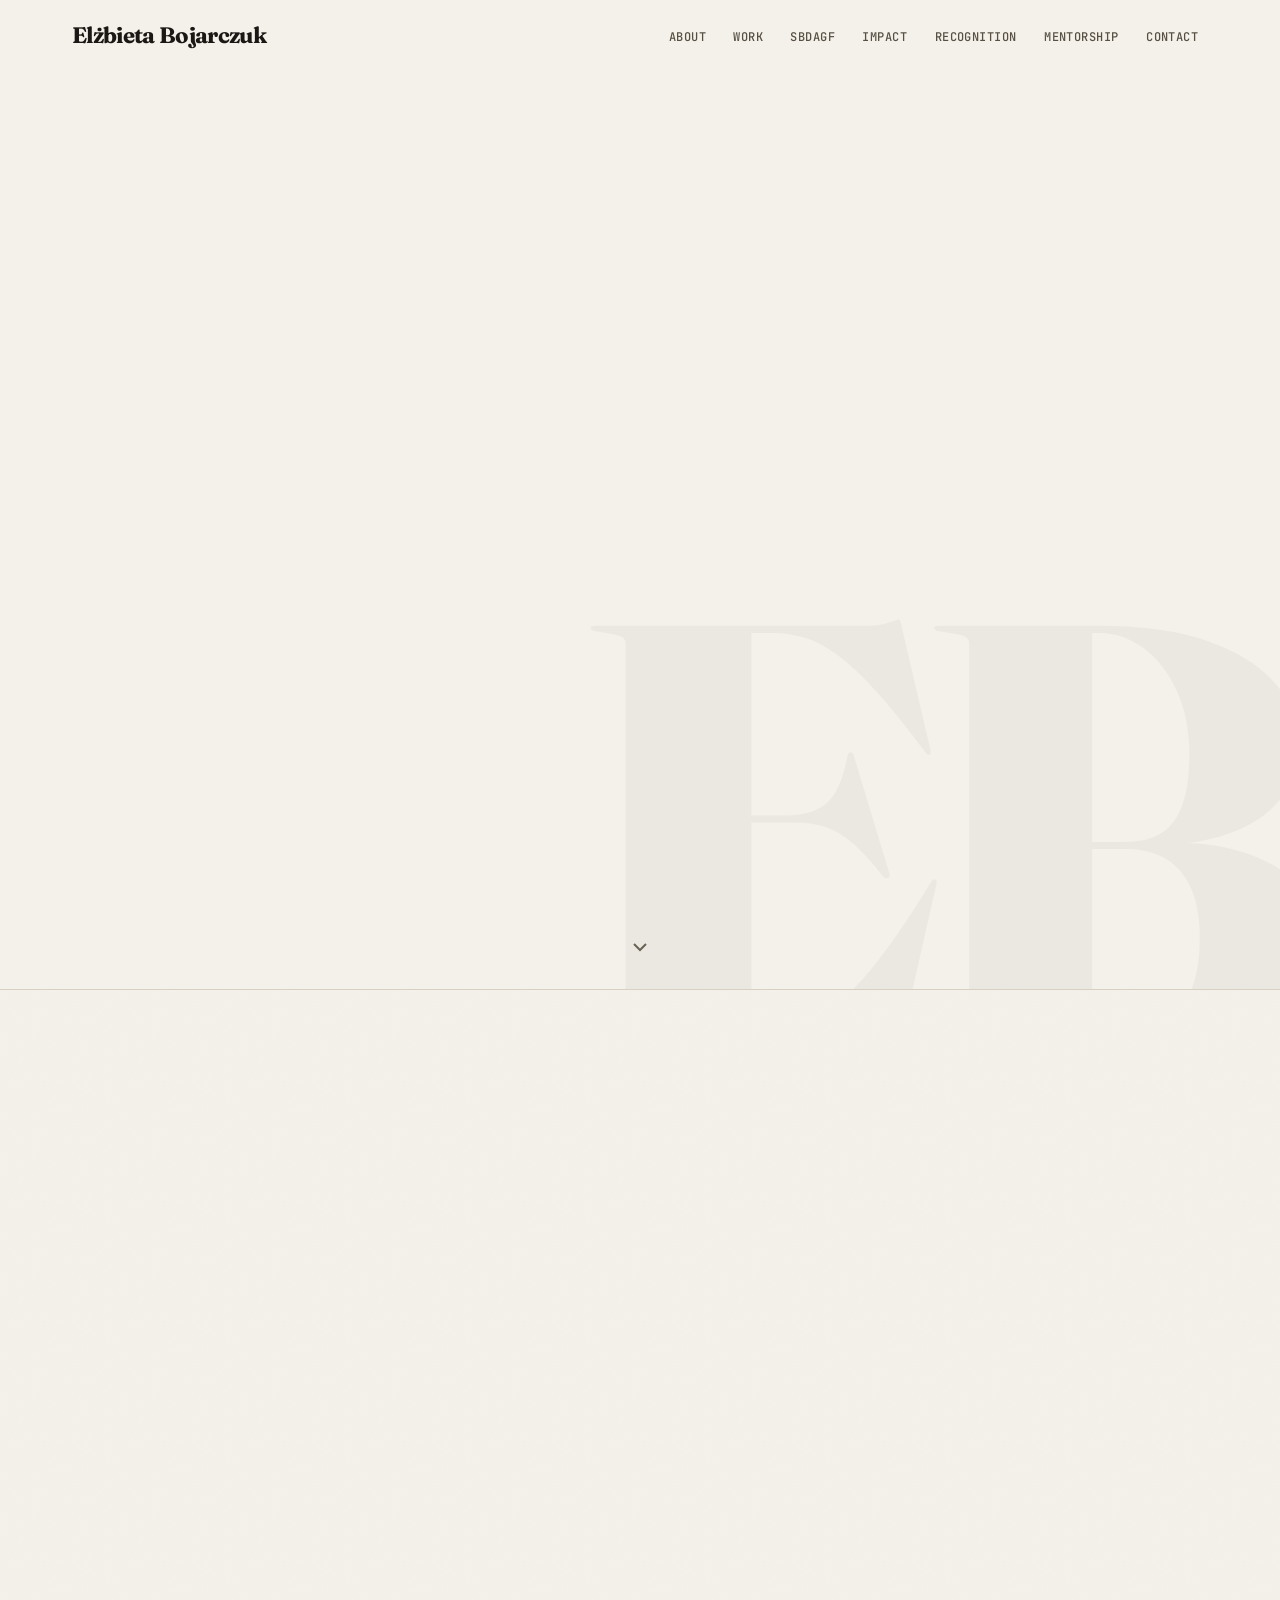
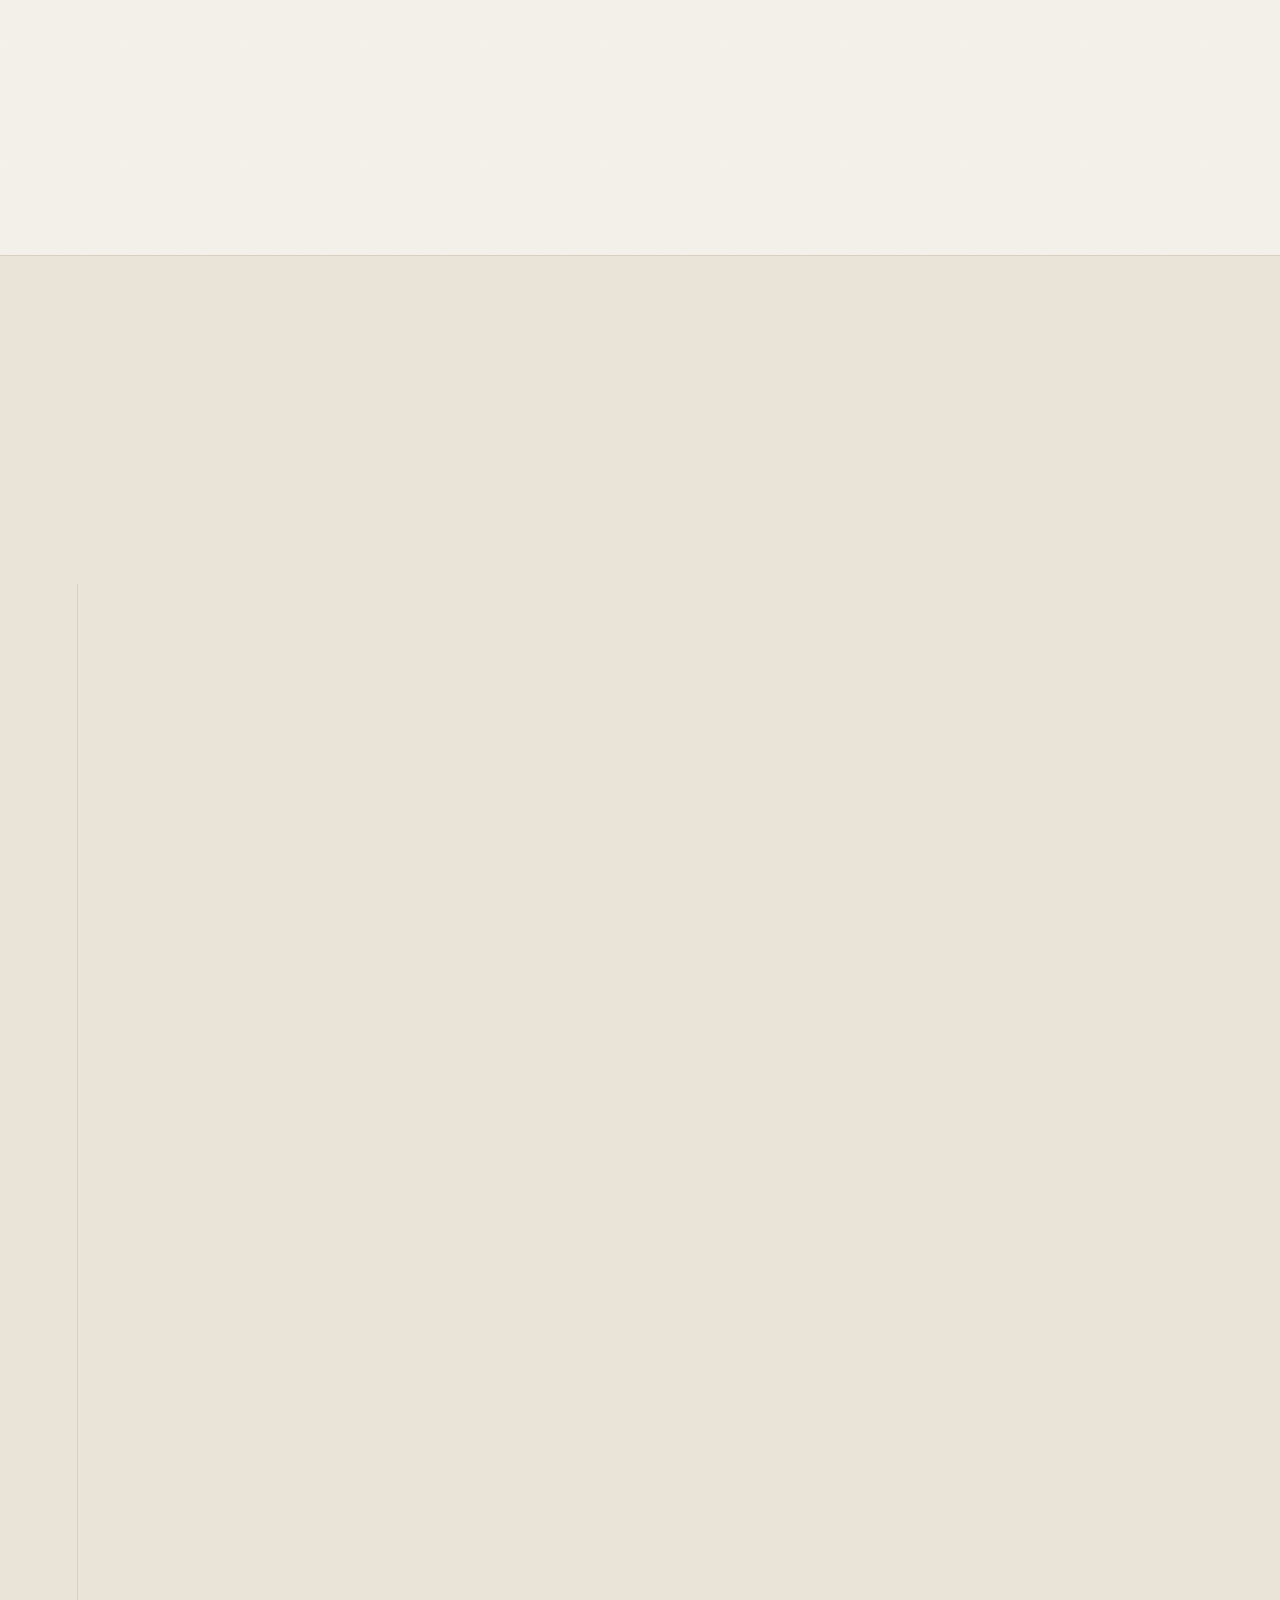
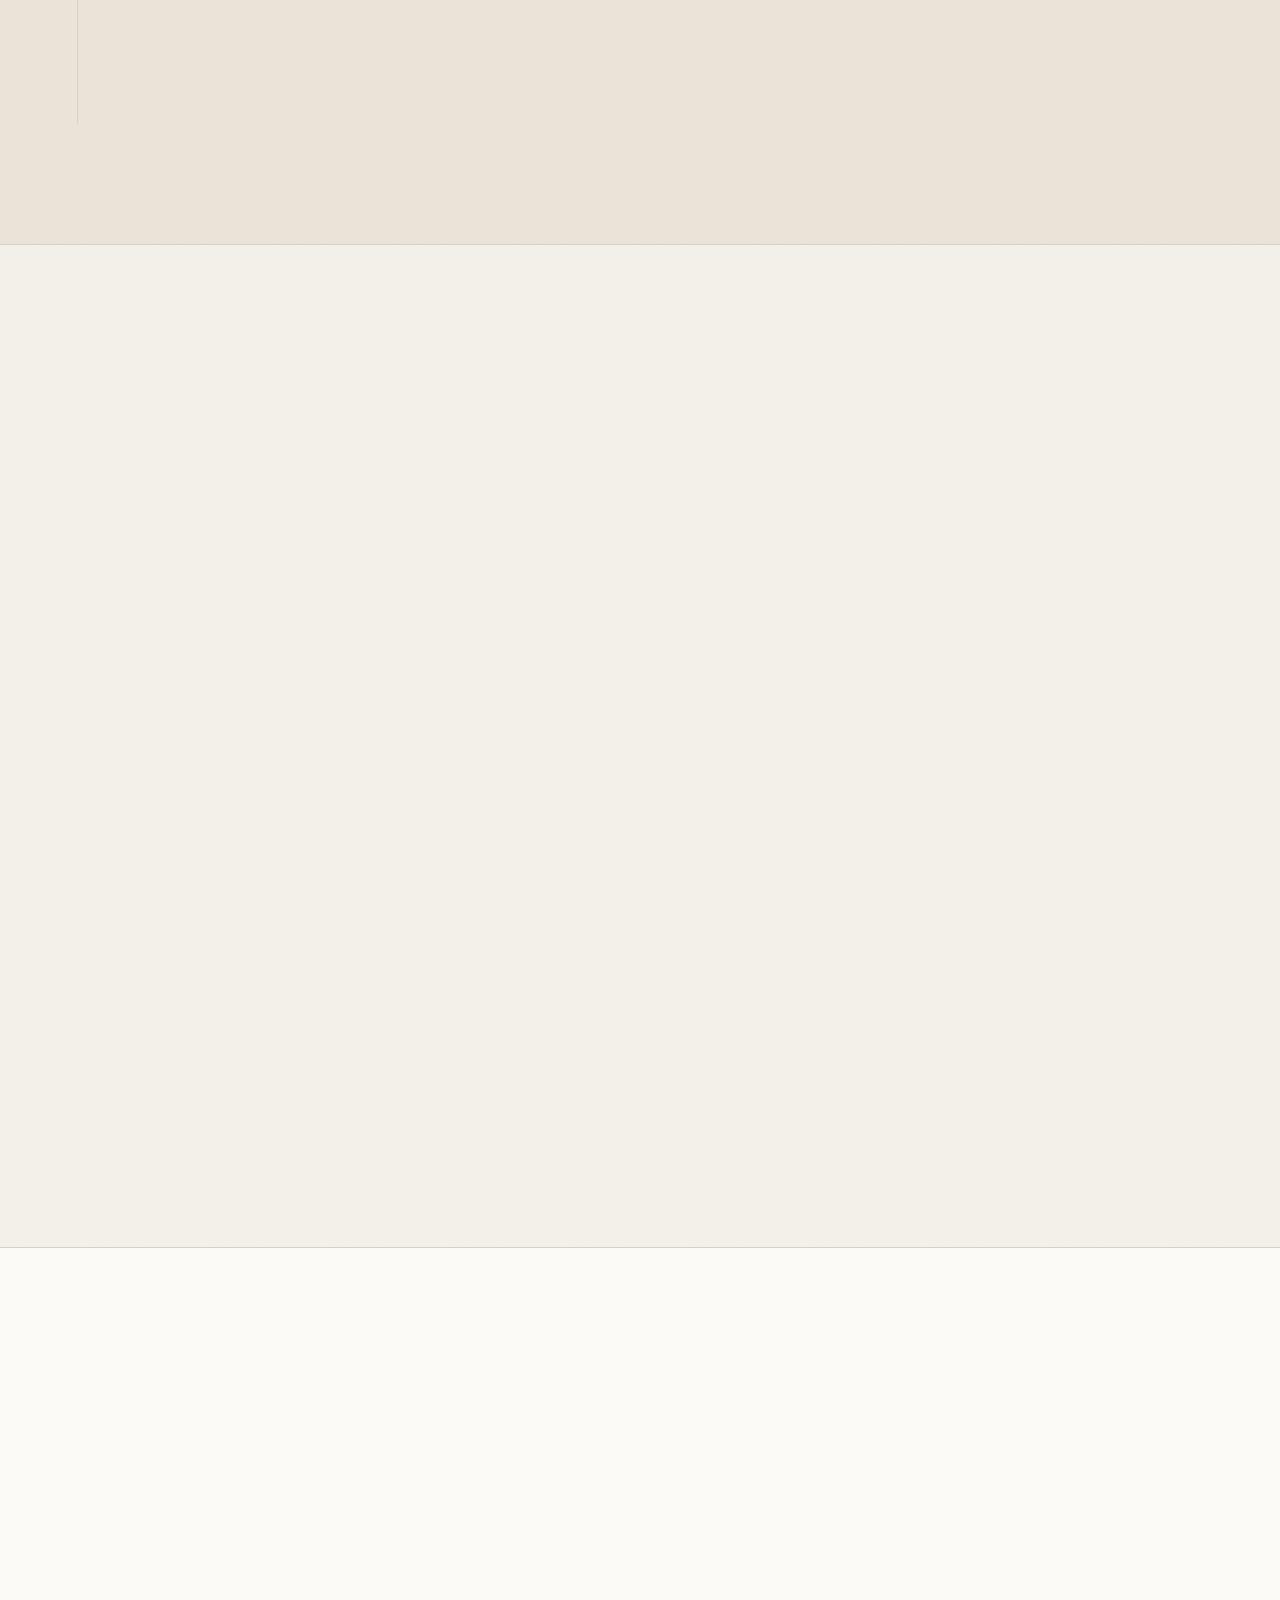
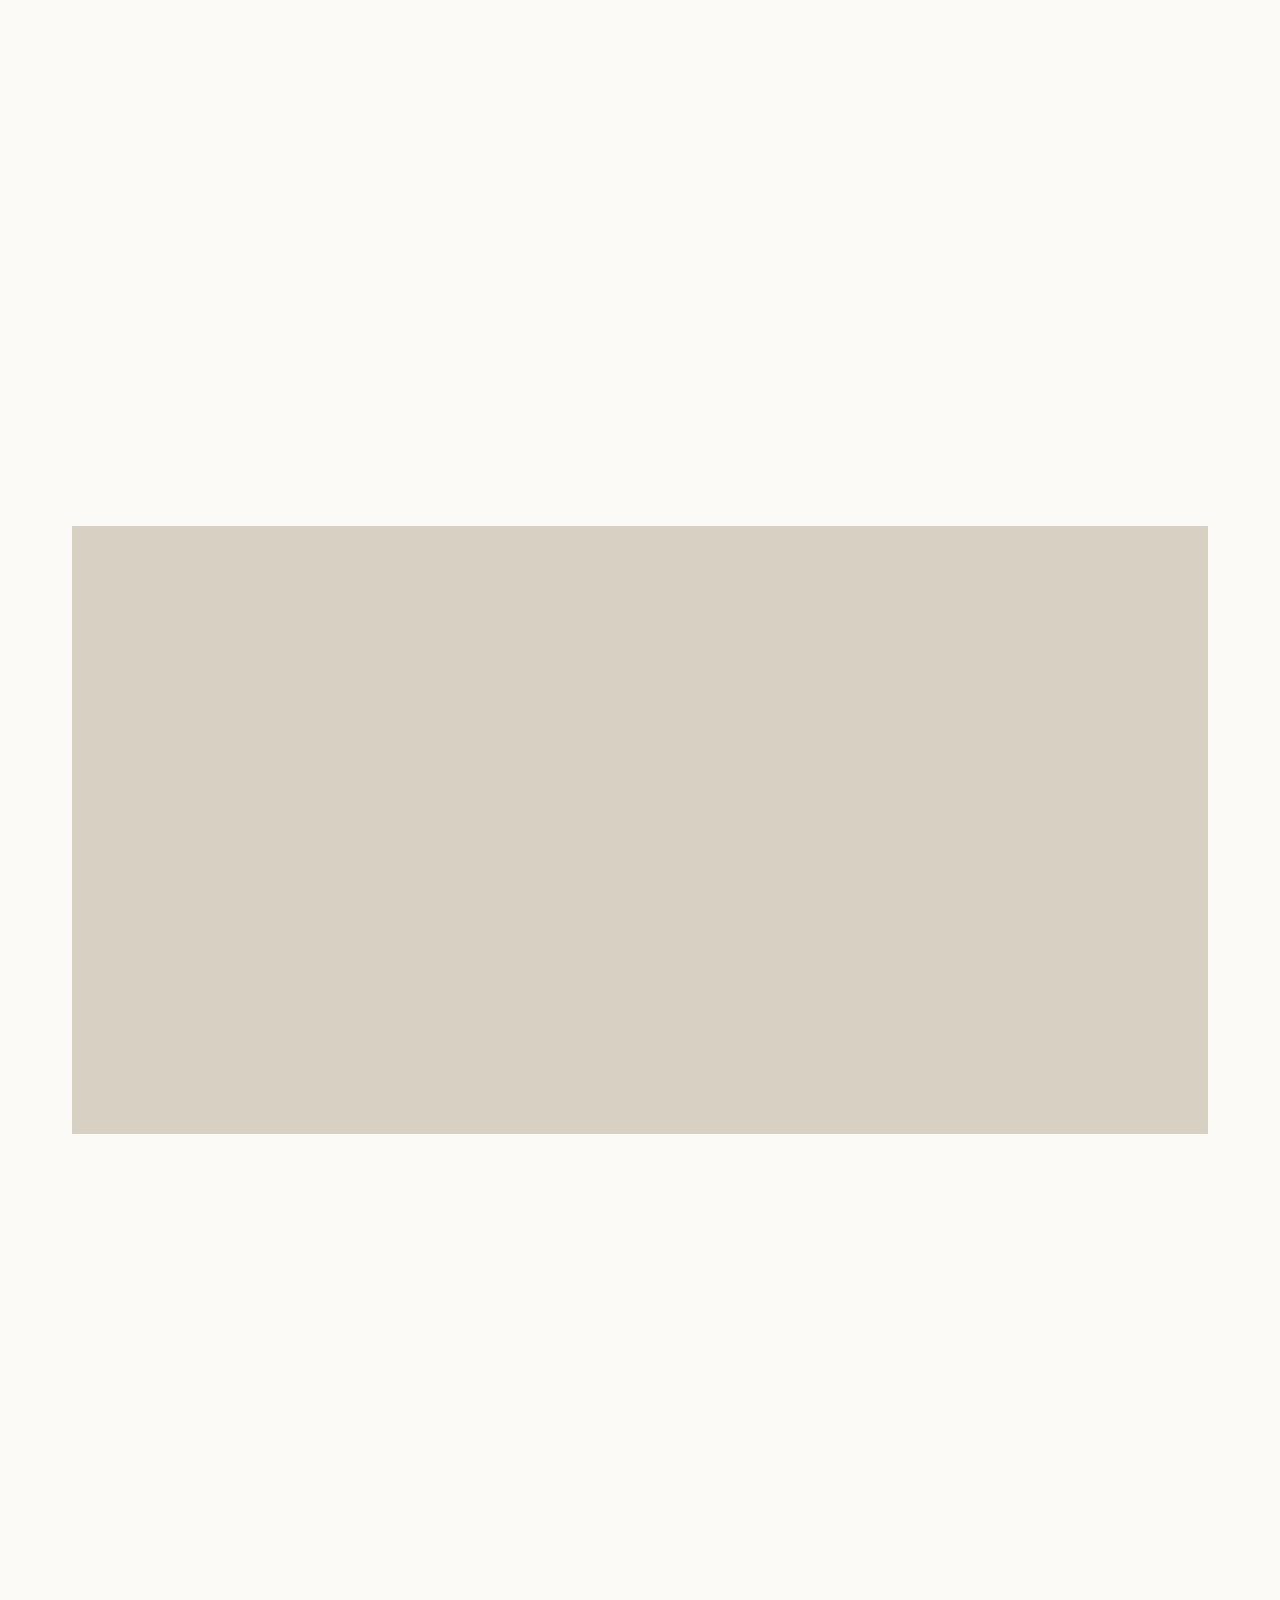
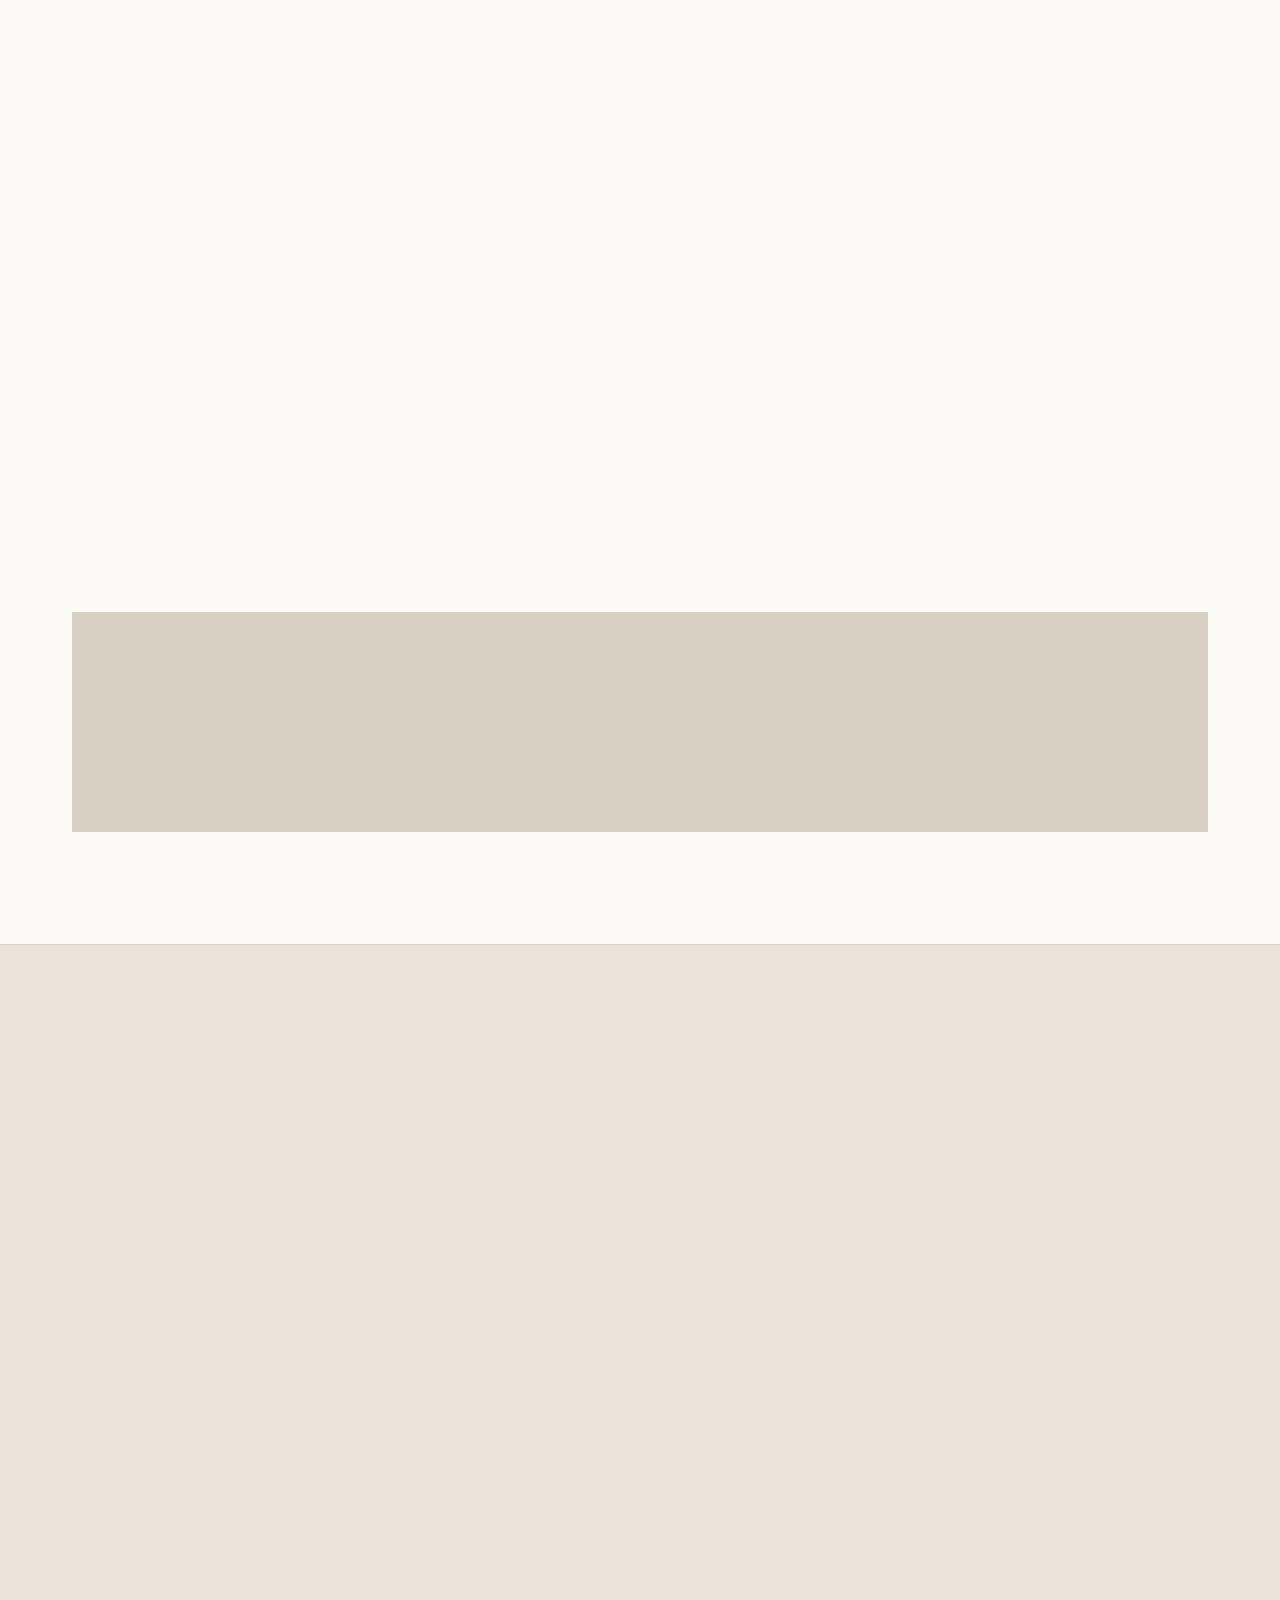
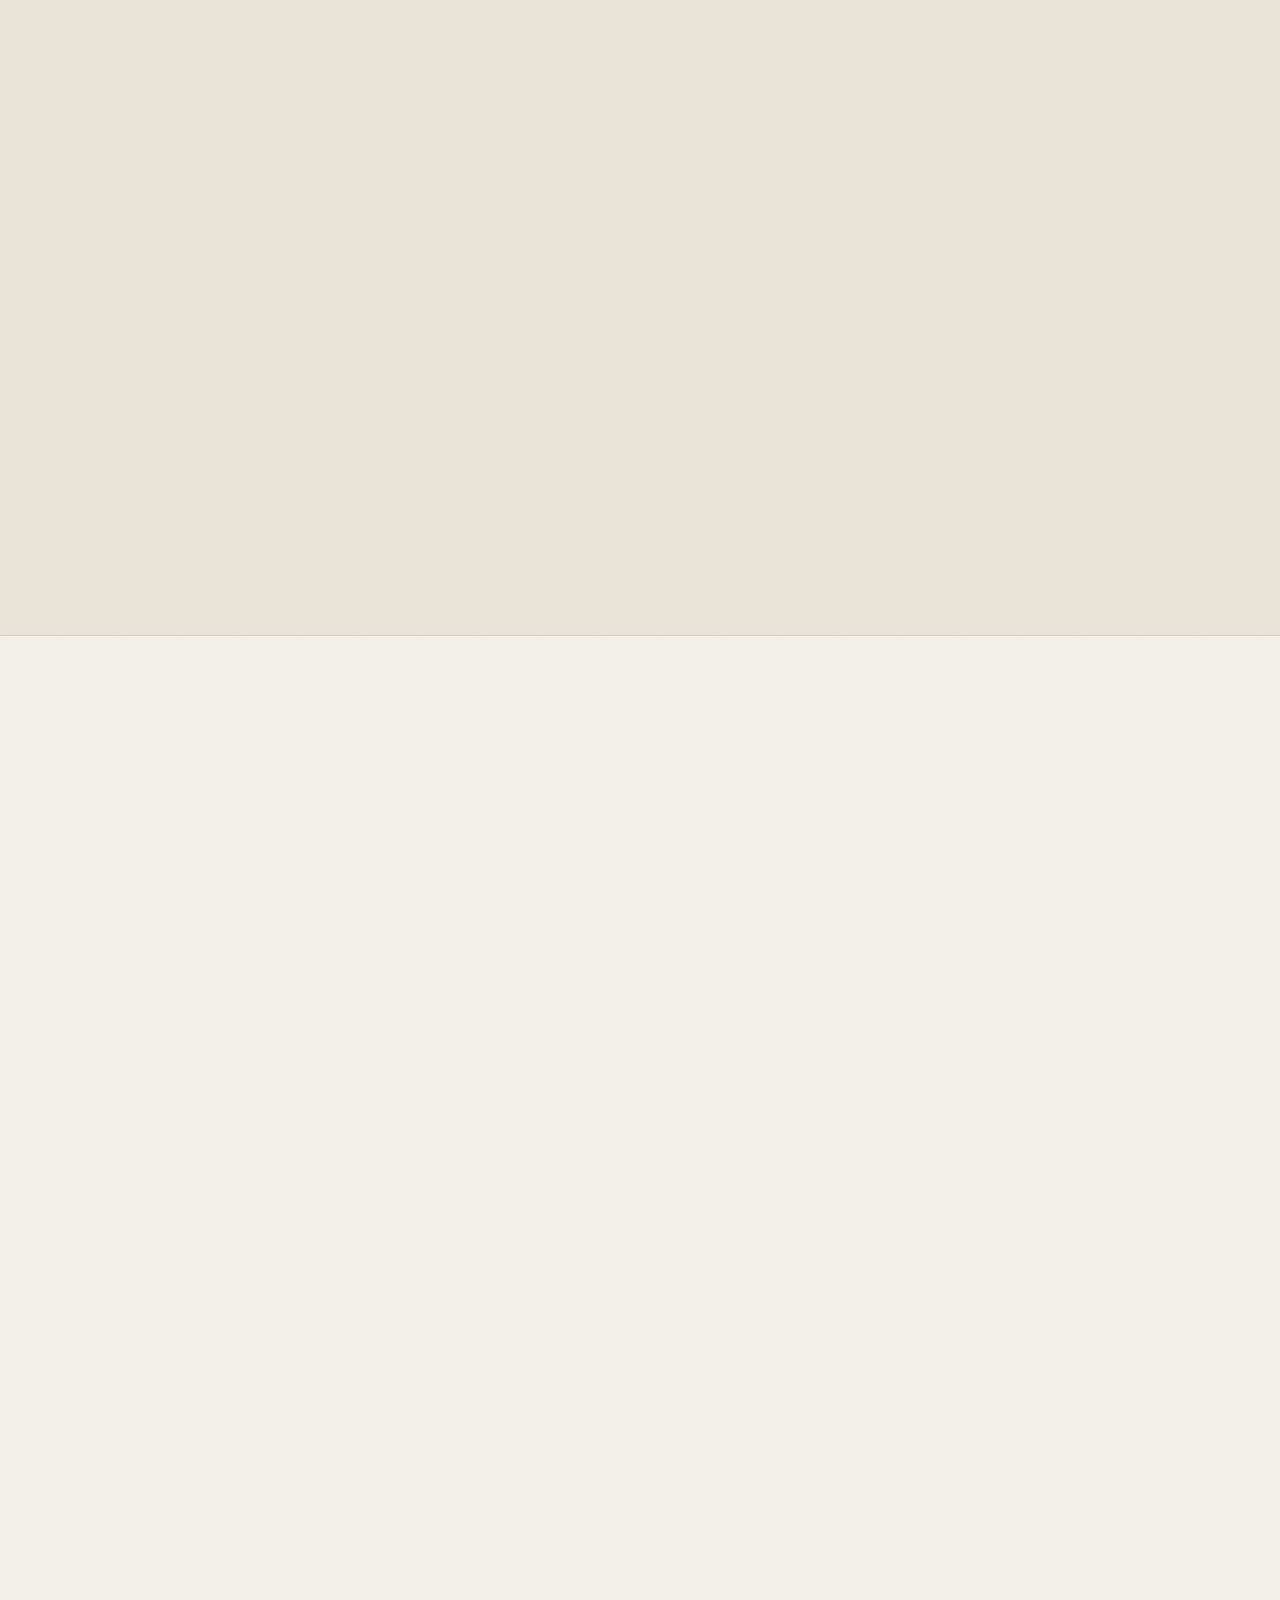
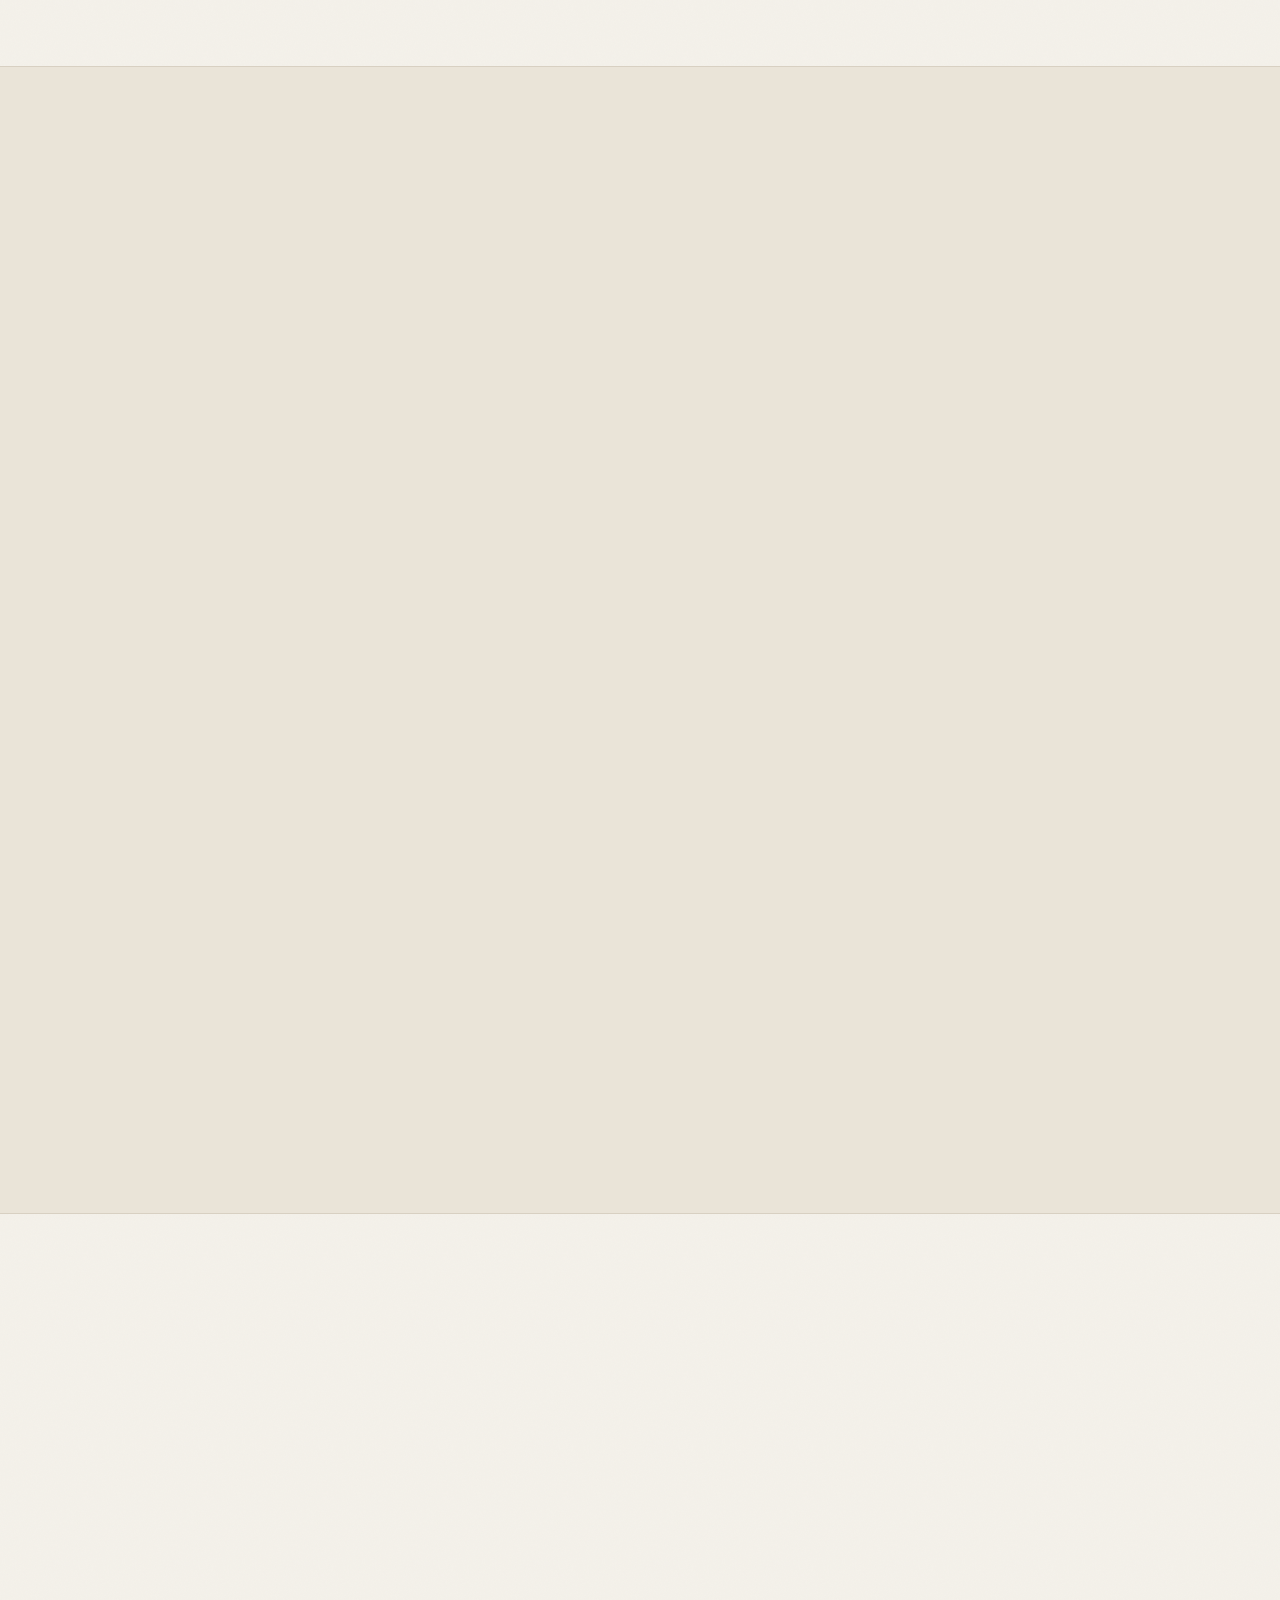
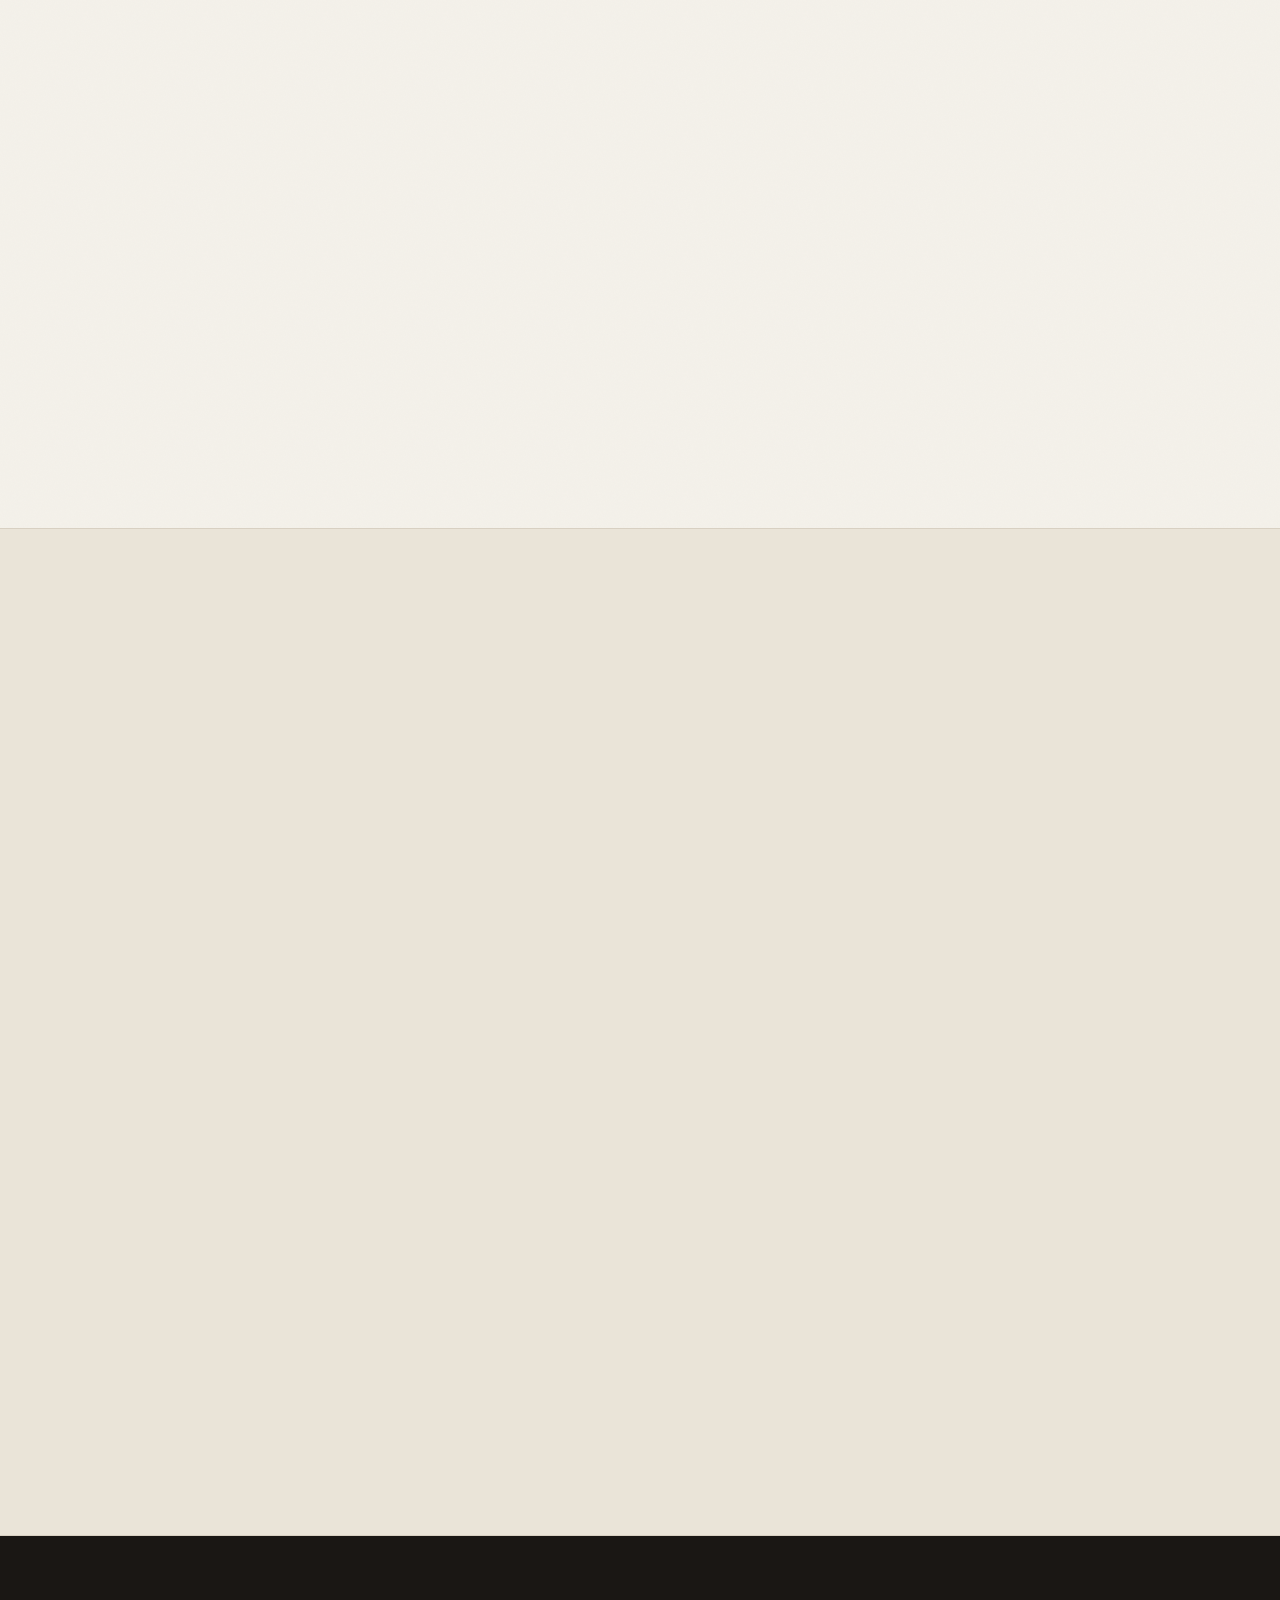
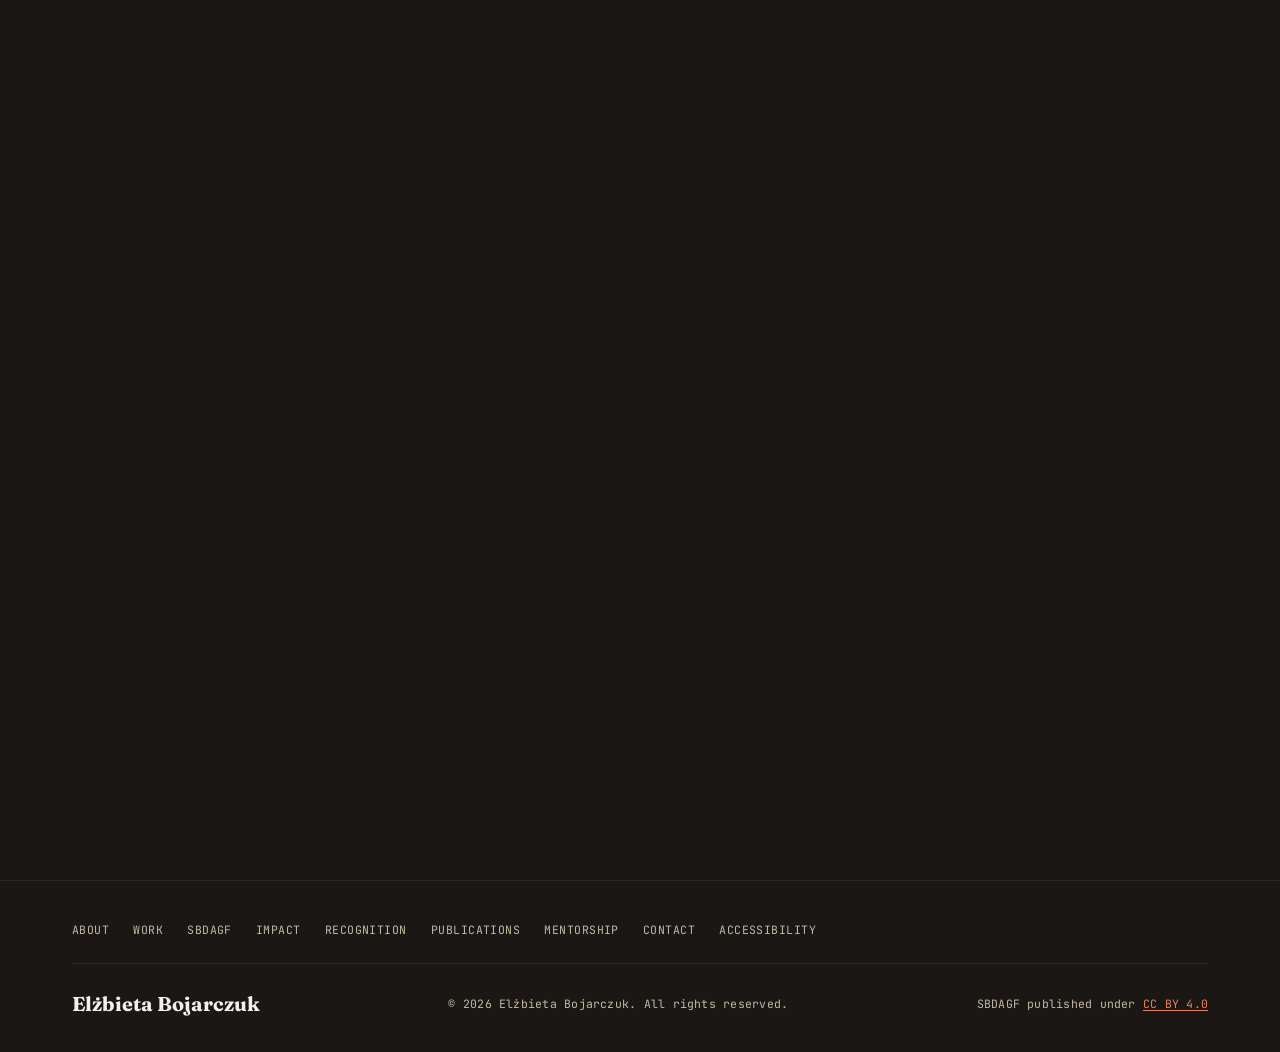
==== commit 7a9c972d: "Fix iOS nav overlap; replace dead UX Poland/CDC/NSF links iOS: shrink+ellipsis nav logo, lock burger" ====
--- a/index.html
+++ b/index.html
@@ -2,26 +2,91 @@
 <html lang="en">
 <head>
   <meta charset="UTF-8">
-  <meta name="viewport" content="width=device-width, initial-scale=1.0">
+  <meta name="viewport" content="width=device-width, initial-scale=1.0, viewport-fit=cover">
   <title>Elżbieta Bojarczuk — Senior Product Designer & UX Researcher</title>
-  <meta name="description" content="Elżbieta Bojarczuk is a Senior Product Designer with 10+ years building accessible, data-driven digital products across 9 international markets. $3.6M documented revenue impact. Creator of the SBDAGF methodology.">
+  <meta name="description" content="Elżbieta Bojarczuk is a Senior Product Designer with 10+ years building accessible, data-driven digital products across worldwide markets. Documented multi-million-dollar revenue impact. Creator of the SBDAGF methodology.">
   <meta name="author" content="Elżbieta Bojarczuk">
+  <meta name="robots" content="index, follow, max-image-preview:large, max-snippet:-1, max-video-preview:-1">
+  <meta name="theme-color" content="#f4f1ea">
+  <meta name="apple-mobile-web-app-title" content="Elżbieta Bojarczuk">
+  <meta name="apple-mobile-web-app-capable" content="yes">
+  <meta name="mobile-web-app-capable" content="yes">
+  <meta name="apple-mobile-web-app-status-bar-style" content="default">
+  <link rel="apple-touch-icon" href="favicon.svg">
+  <link rel="manifest" href="site.webmanifest">
 
   <!-- Open Graph -->
-  <meta property="og:type" content="website">
+  <meta property="og:type" content="profile">
+  <meta property="profile:first_name" content="Elżbieta">
+  <meta property="profile:last_name" content="Bojarczuk">
+  <meta property="og:site_name" content="Elżbieta Bojarczuk">
+  <meta property="og:locale" content="en_US">
   <meta property="og:title" content="Elżbieta Bojarczuk — Senior Product Designer & UX Researcher">
-  <meta property="og:description" content="10+ years designing accessible, data-driven digital products. $3.6M documented revenue impact. Creator of the SBDAGF methodology.">
-  <meta property="og:image" content="og-image.svg">
+  <meta property="og:description" content="10+ years designing accessible, data-driven digital products across worldwide markets. Creator of the open-access SBDAGF methodology for U.S. small businesses.">
+  <meta property="og:image" content="https://elzbietabojarczuk.github.io/og-image.svg">
+  <meta property="og:image:alt" content="Elżbieta Bojarczuk — Senior Product Designer & UX Researcher">
   <meta property="og:url" content="https://elzbietabojarczuk.github.io">
 
   <!-- Twitter Card -->
   <meta name="twitter:card" content="summary_large_image">
   <meta name="twitter:title" content="Elżbieta Bojarczuk — Senior Product Designer & UX Researcher">
-  <meta name="twitter:description" content="10+ years designing accessible, data-driven digital products. Creator of the SBDAGF methodology.">
-  <meta name="twitter:image" content="og-image.svg">
+  <meta name="twitter:description" content="10+ years designing accessible, data-driven digital products. Creator of the open-access SBDAGF methodology.">
+  <meta name="twitter:image" content="https://elzbietabojarczuk.github.io/og-image.svg">
+  <meta name="twitter:image:alt" content="Elżbieta Bojarczuk — Senior Product Designer & UX Researcher">
+
+  <link rel="canonical" href="https://elzbietabojarczuk.github.io/">
 
   <!-- Favicon -->
   <link rel="icon" type="image/svg+xml" href="favicon.svg">
+
+  <!-- Structured data: Person + CreativeWork (SBDAGF) -->
+  <script type="application/ld+json">
+  {
+    "@context": "https://schema.org",
+    "@type": "Person",
+    "name": "Elżbieta Bojarczuk",
+    "jobTitle": "Senior Product Designer & UX Researcher",
+    "url": "https://elzbietabojarczuk.github.io/",
+    "image": "https://elzbietabojarczuk.github.io/og-image.svg",
+    "email": "mailto:elzbieta.bojarczuk2@gmail.com",
+    "telephone": "+48797533842",
+    "address": { "@type": "PostalAddress", "addressLocality": "Warsaw", "addressCountry": "PL" },
+    "alumniOf": { "@type": "CollegeOrUniversity", "name": "University of Warsaw" },
+    "knowsAbout": ["UX Research", "Product Design", "Web Accessibility", "WCAG 2.1", "Design Systems", "Conversion Optimization", "AI-Augmented Design"],
+    "sameAs": [
+      "https://www.linkedin.com/in/elzbietabojarczuk",
+      "https://github.com/elzbietabojarczuk",
+      "https://instagram.com/ela.bojarczuk_ux",
+      "https://adplist.org/mentors/elzbieta-bojarczuk"
+    ],
+    "knowsLanguage": ["pl", "en", "it"],
+    "creator": {
+      "@type": "CreativeWork",
+      "name": "Small Business Digital Accessibility and Growth Framework (SBDAGF)",
+      "alternateName": "SBDAGF",
+      "creativeWorkStatus": "Published",
+      "version": "1.59",
+      "license": "https://creativecommons.org/licenses/by/4.0/",
+      "url": "https://elzbietabojarczuk.github.io/#sbdagf",
+      "about": "An open-access, accessibility-first UX methodology for U.S. small businesses, designed for dissemination through the SBA Small Business Development Center network."
+    }
+  }
+  </script>
+  <script type="application/ld+json">
+  {
+    "@context": "https://schema.org",
+    "@type": "ProfilePage",
+    "name": "Elżbieta Bojarczuk — Portfolio",
+    "url": "https://elzbietabojarczuk.github.io/",
+    "inLanguage": "en",
+    "isPartOf": {
+      "@type": "WebSite",
+      "name": "Elżbieta Bojarczuk",
+      "url": "https://elzbietabojarczuk.github.io/"
+    },
+    "about": { "@type": "Person", "name": "Elżbieta Bojarczuk" }
+  }
+  </script>
 
   <!-- Fonts -->
   <link rel="preconnect" href="https://fonts.googleapis.com">
@@ -38,9 +103,11 @@
       <a href="#" class="nav-logo" aria-label="Elżbieta Bojarczuk — home">Elżbieta Bojarczuk</a>
       <ul class="nav-links" role="list">
         <li><a href="#about">About</a></li>
-        <li><a href="#experience">Experience</a></li>
+        <li><a href="#work">Work</a></li>
         <li><a href="#sbdagf">SBDAGF</a></li>
-        <li><a href="#skills">Skills</a></li>
+        <li><a href="#impact">Impact</a></li>
+        <li><a href="#recognition">Recognition</a></li>
+        <li><a href="#mentorship">Mentorship</a></li>
         <li><a href="#contact">Contact</a></li>
       </ul>
       <button class="nav-toggle" aria-label="Toggle navigation menu" aria-expanded="false" aria-controls="nav-links-id">
@@ -56,32 +123,33 @@
       <span class="hero-mark" aria-hidden="true">EB</span>
       <div class="container">
         <div class="hero-rule reveal" aria-hidden="true">
-          <span>Portfolio — Index 2026</span>
+          <span>Portfolio</span>
           <span class="accent">● Available for select work</span>
-          <span>Warsaw · PL</span>
+          <span>Warsaw · PL · Remote worldwide</span>
         </div>
         <div class="hero-layout">
           <p class="hero-kicker reveal">Senior Product Designer · UX Researcher</p>
           <h1 id="hero-heading" class="reveal">Elżbieta<br>Bojarczuk</h1>
           <p class="hero-role reveal reveal--delay-1">Designing the products that win their markets.</p>
-          <p class="hero-tagline reveal reveal--delay-1">A decade turning research into revenue. Accessible, data-driven product design across 9 international markets — $3.6M in documented impact, one million activations, and a methodology others now build on.</p>
+          <p class="hero-tagline reveal reveal--delay-1">A decade turning research into revenue. Accessible, data-driven product design across worldwide markets — multi-million-dollar documented impact, millions of activations, and a methodology others now build on.</p>
           <div class="hero-cta reveal reveal--delay-2">
             <a href="#sbdagf" class="btn btn-primary">Explore SBDAGF →</a>
             <a href="#contact" class="btn btn-outline">Get in touch</a>
+            <a href="elzbieta-bojarczuk-cv.pdf" class="btn btn-outline" download>Download CV</a>
           </div>
         </div>
         <div class="hero-stats reveal reveal--delay-2" aria-label="Key impact metrics">
           <div class="stat-card">
-            <span class="stat-number" data-target="3.6" data-suffix="M" data-prefix="$">$0M</span>
+            <span class="stat-number is-word">7-figure</span>
             <span class="stat-label">Revenue Impact</span>
           </div>
           <div class="stat-card">
-            <span class="stat-number" data-target="1" data-suffix="M+">0</span>
+            <span class="stat-number is-word">Millions</span>
             <span class="stat-label">User Activations</span>
           </div>
           <div class="stat-card">
-            <span class="stat-number" data-target="9">0</span>
-            <span class="stat-label">Global Markets</span>
+            <span class="stat-number is-word">Worldwide</span>
+            <span class="stat-label">Markets Served</span>
           </div>
           <div class="stat-card">
             <span class="stat-number" data-target="10" data-suffix="+">0</span>
@@ -158,9 +226,11 @@
               <h3 class="timeline-role">Senior Product Designer / UX Designer</h3>
               <p>I joined OLX Group on the Delivery OLX Pay&amp;Ship team and now work in the OLX Jobs area. I address every aspect from the problem phase to delivery — UI design and UX strategy alike — prototyping, designing, and shipping the best user experience through a product discovery process. I collaborate closely with data analysts and UX researchers; metrics and user insights drive my design.</p>
               <ul class="achievement-list" aria-label="Key achievements">
-                <li><strong>$3.6M</strong> documented revenue impact from process redesign</li>
+                <li><strong>7-figure</strong> documented revenue impact from process redesign</li>
+                <li><strong>6 accessibility-compliant experiments</strong> (100% WCAG 2.1 AA) shipped in 2 months</li>
                 <li><strong>54-issue</strong> systematic UX audit methodology for conversion optimization</li>
                 <li>Diagnosed and designed interventions for <strong>70%+</strong> drop-off rates in employer activation flows</li>
+                <li>Selected for the <strong>AI Arena at Prosus HQ</strong>, Amsterdam</li>
               </ul>
             </div>
           </li>
@@ -173,12 +243,13 @@
                 <span class="timeline-company">XTB DM S.A.</span>
               </div>
               <h3 class="timeline-role">UX Lead / Senior UX Designer / UX Designer</h3>
-              <p>For investors, I created complex financial tasks that are intuitive and simple to use. I established and managed user experience projects across multiple platforms for B2B and B2C users across 9 international markets.</p>
+              <p>For investors, I created complex financial tasks that are intuitive and simple to use. I established and managed user-experience projects across multiple platforms for B2B and B2C users across 9 international markets — in one of the highest-compliance UX environments there is.</p>
               <ul class="achievement-list">
-                <li>Led all UX aspects of the <strong>xStation</strong> app and website — research, frameworks, and design strategy</li>
-                <li>Oversaw and coached a <strong>team of three designers</strong></li>
-                <li>Performed Design Ops: designer hiring and onboarding</li>
-                <li>Achieved <strong>1 million user activations</strong></li>
+                <li>Redesigned identity verification: customer verification time cut from <strong>~18 hours to ~1.5 hours</strong></li>
+                <li>Support task time per user reduced from <strong>10+ minutes to virtually zero</strong></li>
+                <li>Led UX for the <strong>xStation</strong> app &amp; website across <strong>9 global markets</strong> (desktop, Android, iOS)</li>
+                <li>Led the CX Research team for 2 years; coached a <strong>team of three designers</strong></li>
+                <li>Embedded <strong>accessibility compliance</strong> into regulated financial flows</li>
               </ul>
             </div>
           </li>
@@ -191,16 +262,74 @@
                 <span class="timeline-company">Loyalty Partner Polska (PAYBACK)</span>
               </div>
               <h3 class="timeline-role">Web UX Specialist</h3>
-              <p>Started my design career creating UX for mobile apps, landing pages, and the company website — collaborating closely with engineers to iteratively deliver new features.</p>
+              <p>Started my design career as the sole UX designer on PAYBACK Poland — creating UX for mobile apps, landing pages, and the company website, collaborating closely with engineers to iteratively deliver new features.</p>
               <ul class="achievement-list">
-                <li>Collaborated closely with engineering for iterative feature delivery</li>
-                <li>Conducted design-check reviews to ensure spec alignment</li>
-                <li>Delivered high-quality assets at multiple resolutions</li>
+                <li>Contributed to <strong>~1,000,000 users activated</strong> across PAYBACK programs</li>
+                <li>Co-led the <strong>"PAYBACK news"</strong> platform (web + mobile)</li>
+                <li>Delivered UX across brand partners: BP, Orange, Allegro, LOT, Santander, Hyundai, Avon, mBank</li>
+                <li>Ran design-check reviews and shipped high-quality assets at multiple resolutions</li>
               </ul>
             </div>
           </li>
 
         </ol>
+      </div>
+    </section>
+
+    <!-- ── Case Studies ── -->
+    <section id="work" class="section" aria-labelledby="work-heading">
+      <div class="container">
+        <div class="section-label reveal">Selected Work</div>
+        <h2 id="work-heading" class="section-heading reveal">Outcomes, not <em>opinions.</em></h2>
+
+        <div class="case-grid">
+          <article class="case-card reveal">
+            <span class="case-tag">XTB · 9 markets</span>
+            <h3>Identity verification, reimagined</h3>
+            <div class="case-metric">
+              <span class="case-metric-num">18h → 1.5h</span>
+              <span class="case-metric-label">Customer verification time</span>
+            </div>
+            <p>An accessibility-first redesign of the identity-verification flow across desktop, Android, and iOS in nine regulated markets. Support task time per user dropped from 10+ minutes to virtually zero.</p>
+            <ul class="case-chips" aria-label="Methods">
+              <li>Research</li><li>Accessibility</li><li>Funnel analytics</li><li>Design ops</li>
+            </ul>
+          </article>
+
+          <article class="case-card reveal reveal--delay-1">
+            <span class="case-tag">PAYBACK · Loyalty</span>
+            <h3>Activation at national scale</h3>
+            <div class="case-metric">
+              <span class="case-metric-num">~1,000,000</span>
+              <span class="case-metric-label">Users activated</span>
+            </div>
+            <p>Sole UX designer on PAYBACK Poland — app, landing pages, and the "PAYBACK news" platform — delivering UX across brand partners including BP, Orange, Allegro, LOT, Santander, Hyundai, Avon, and mBank.</p>
+            <ul class="case-chips" aria-label="Methods">
+              <li>Mobile UX</li><li>Multi-brand</li><li>Iterative delivery</li>
+            </ul>
+          </article>
+
+          <article class="case-card reveal reveal--delay-2">
+            <span class="case-tag">OLX Group · Post-2024</span>
+            <h3>Operation Bridge: velocity by design</h3>
+            <div class="case-metric">
+              <span class="case-metric-num">6 in 2 months</span>
+              <span class="case-metric-label">Accessibility-compliant experiments shipped</span>
+            </div>
+            <p>A process redesign assigning explicit decision ownership, paired with an AI-augmented delivery pipeline. Every experiment shipped at 100% WCAG 2.1 AA — selected for the AI Arena at Prosus HQ, Amsterdam.</p>
+            <ul class="case-chips" aria-label="AI tool stack">
+              <li>Figma Make</li><li>Lovable</li><li>Cursor</li><li>Maze</li><li>axe DevTools</li>
+            </ul>
+          </article>
+        </div>
+
+        <div class="client-strip reveal" aria-label="Selected organizations">
+          <span class="client-strip-label">Selected organizations</span>
+          <ul role="list">
+            <li>OLX Group</li><li>XTB</li><li>PAYBACK</li><li>Santander</li><li>mBank</li>
+            <li>BP</li><li>Orange</li><li>Allegro</li><li>LOT</li><li>Hyundai</li><li>Avon</li>
+          </ul>
+        </div>
       </div>
     </section>
 
@@ -214,7 +343,7 @@
           <p class="sbdagf-license">v1.59 · May 2026 · <a href="https://creativecommons.org/licenses/by/4.0/" target="_blank" rel="noopener noreferrer">CC BY 4.0</a></p>
           <p class="lead sbdagf-lead">A research-backed, open-access UX methodology that integrates accessibility compliance, conversion optimization, and human-centered design into a replicable system that non-experts can follow.</p>
           <a class="pdf-download reveal" href="SBDAGF_practitioner_checklist.pdf" download>
-            <svg class="pdf-download-icon" viewBox="0 0 24 24" fill="none" stroke="currentColor" stroke-width="2" width="20" height="20" aria-hidden="true"><path d="M21 15v4a2 2 0 0 1-2 2H5a2 2 0 0 1-2-2v-4"/><polyline points="7 10 12 15 17 10"/><line x1="12" y1="15" x2="12" y2="3"/></svg>
+            <svg class="pdf-download-icon" viewBox="0 0 24 24" fill="none" stroke="currentColor" stroke-width="2" width="24" height="24" aria-hidden="true"><path d="M21 15v4a2 2 0 0 1-2 2H5a2 2 0 0 1-2-2v-4"/><polyline points="7 10 12 15 17 10"/><line x1="12" y1="15" x2="12" y2="3"/></svg>
             <span class="pdf-download-label">Download the Practitioner Checklist</span>
             <span class="pdf-download-meta">PDF · SBDAGF</span>
           </a>
@@ -352,6 +481,189 @@
             <p>Community colleges, bootcamps, and continuing-education programs teaching digital design skills.</p>
           </div>
         </div>
+      </div>
+    </section>
+
+    <!-- ── National Impact ── -->
+    <section id="impact" class="section section-alt" aria-labelledby="impact-heading">
+      <div class="container">
+        <div class="section-label reveal">National Impact</div>
+        <h2 id="impact-heading" class="section-heading reveal">A public good, <em>at national scale.</em></h2>
+        <p class="lead impact-lead reveal">The SBDAGF is engineered for one purpose: to give the United States' small businesses — especially in rural and underserved communities — a cost-effective, accessibility-first path to compliant, high-converting digital products, disseminated through the federal SBDC network. Its importance is measured against documented national data.</p>
+
+        <div class="impact-grid">
+          <article class="impact-card reveal">
+            <span class="impact-num">36.2M</span>
+            <p>U.S. small businesses — 99.9% of all firms, 43.5% of GDP, and 45.9% of the workforce.</p>
+            <a class="impact-source" href="https://advocacy.sba.gov/2026/02/03/frequently-asked-questions-about-small-business-2026/" target="_blank" rel="noopener noreferrer">Source — SBA Office of Advocacy ↗</a>
+          </article>
+          <article class="impact-card reveal reveal--delay-1">
+            <span class="impact-num">$10B</span>
+            <p>Federal SSBCI investment in small-business survival and growth — returns depend on digital competitiveness.</p>
+            <a class="impact-source" href="https://home.treasury.gov/policy-issues/small-business-programs/state-small-business-credit-initiative-ssbci" target="_blank" rel="noopener noreferrer">Source — U.S. Treasury ↗</a>
+          </article>
+          <article class="impact-card reveal reveal--delay-2">
+            <span class="impact-num">$110K</span>
+            <p>Maximum ADA Title III civil penalty per violation — DOJ maintains the ADA applies to business websites.</p>
+            <a class="impact-source" href="https://www.ada.gov/resources/web-guidance/" target="_blank" rel="noopener noreferrer">Source — ADA.gov / DOJ ↗</a>
+          </article>
+          <article class="impact-card reveal">
+            <span class="impact-num">61M</span>
+            <p>Americans (1 in 4 adults) live with a disability — and depend on accessible digital products.</p>
+            <a class="impact-source" href="https://www.cdc.gov/disability-and-health/articles-documents/disability-impacts-all-of-us-infographic.html" target="_blank" rel="noopener noreferrer">Source — CDC ↗</a>
+          </article>
+          <article class="impact-card reveal reveal--delay-1">
+            <span class="impact-num">900+</span>
+            <p>SBA Small Business Development Centers in all 50 states — the SBDAGF's national distribution channel.</p>
+            <a class="impact-source" href="https://www.sba.gov/local-assistance/resource-partners/small-business-development-centers-sbdc" target="_blank" rel="noopener noreferrer">Source — SBA SBDC ↗</a>
+          </article>
+          <article class="impact-card reveal reveal--delay-2">
+            <span class="impact-num">35%</span>
+            <p>Women's share of the STEM workforce — the mentorship component advances a federally funded priority.</p>
+            <a class="impact-source" href="https://ncses.nsf.gov/" target="_blank" rel="noopener noreferrer">Source — NSF NCSES ↗</a>
+          </article>
+        </div>
+
+        <div class="impact-callout reveal">
+          <h3>An open-access endeavor — beyond any single employer</h3>
+          <p>The framework's outputs — a published methodology, a practitioner curriculum, open design specifications, and rural-UX benchmark research — are public goods. Each adoption by a practitioner, an SBDC advisor, an educator, or a business owner extends national benefit independently, at near-zero marginal cost, and without requiring any direct engagement.</p>
+        </div>
+      </div>
+    </section>
+
+    <!-- ── Recognition ── -->
+    <section id="recognition" class="section" aria-labelledby="recognition-heading">
+      <div class="container">
+        <div class="section-label reveal">Recognition</div>
+        <h2 id="recognition-heading" class="section-heading reveal">Speaking, awards <em>&amp; recognition.</em></h2>
+
+        <div class="recognition-grid">
+          <a class="rec-card reveal" href="https://uxmagazyn.pl/discover-ux-poland-relacja-z-drugiego-dnia-ux-poland-karolina-plaskowicka/" target="_blank" rel="noopener noreferrer">
+            <span class="rec-year">2020</span>
+            <h3>Speaker — UX Poland</h3>
+            <p>The largest UX conference in Poland. Talk: identity verification in data-driven design.</p>
+            <span class="rec-go" aria-hidden="true">View ↗</span>
+          </a>
+          <a class="rec-card reveal reveal--delay-1" href="https://www.linkedin.com/feed/update/urn:li:activity:7110291198749159424/" target="_blank" rel="noopener noreferrer">
+            <span class="rec-year">2023</span>
+            <h3>Winner — Hackathon AI</h3>
+            <p>First-place recognition for an AI-driven solution.</p>
+            <span class="rec-go" aria-hidden="true">View ↗</span>
+          </a>
+          <div class="rec-card reveal reveal--delay-2">
+            <span class="rec-year">2025</span>
+            <h3>AI Arena — Prosus HQ</h3>
+            <p>Operation Bridge selected for the parent group's international AI showcase, Amsterdam.</p>
+          </div>
+          <a class="rec-card reveal" href="https://uxmagazyn.pl/produkt/numer-4/" target="_blank" rel="noopener noreferrer">
+            <span class="rec-year">2020</span>
+            <h3>Author — UX Magazyn</h3>
+            <p>Co-authored "How to Start an International Research Project."</p>
+            <span class="rec-go" aria-hidden="true">View ↗</span>
+          </a>
+          <a class="rec-card reveal reveal--delay-1" href="https://zebza.net/live-czego-brakuje-w-twoim-portfolio/" target="_blank" rel="noopener noreferrer">
+            <span class="rec-year">2022</span>
+            <h3>Media — Zebza Live</h3>
+            <p>Invited interview on what makes a strong UX portfolio.</p>
+            <span class="rec-go" aria-hidden="true">View ↗</span>
+          </a>
+          <a class="rec-card reveal reveal--delay-2" href="https://instagram.com/ela.bojarczuk_ux" target="_blank" rel="noopener noreferrer">
+            <span class="rec-year">Ongoing</span>
+            <h3>UX education — Instagram</h3>
+            <p>A public UX-education account (@ela.bojarczuk_ux), 4.6k followers.</p>
+            <span class="rec-go" aria-hidden="true">View ↗</span>
+          </a>
+        </div>
+
+        <div class="logo-wall reveal" aria-label="Featured and affiliated">
+          <span class="logo-wall-label">Spoke at · featured by · affiliated with</span>
+          <ul role="list">
+            <li>UX Poland</li><li>UX Magazyn</li><li>Prosus</li><li>ADPList</li><li>DareIT</li><li>Women in Technology</li>
+          </ul>
+        </div>
+      </div>
+    </section>
+
+    <!-- ── Publications ── -->
+    <section id="publications" class="section section-alt" aria-labelledby="publications-heading">
+      <div class="container">
+        <div class="section-label reveal">Publications &amp; Open Access</div>
+        <h2 id="publications-heading" class="section-heading reveal">Work that others <em>can build on.</em></h2>
+
+        <ul class="pub-list reveal" role="list">
+          <li class="pub-item">
+            <div class="pub-meta"><span class="pub-type">Framework</span><span class="pub-date">2026 · v1.59</span></div>
+            <h3>Small Business Digital Accessibility &amp; Growth Framework (SBDAGF)</h3>
+            <p>An open-access, accessibility-first UX methodology and practitioner curriculum, published under CC BY 4.0 for free adoption and adaptation.</p>
+            <div class="pub-actions">
+              <a class="pub-link" href="SBDAGF_practitioner_checklist.pdf" download>Download checklist (PDF)</a>
+              <a class="pub-link" href="https://creativecommons.org/licenses/by/4.0/" target="_blank" rel="noopener noreferrer">CC BY 4.0 ↗</a>
+            </div>
+          </li>
+          <li class="pub-item">
+            <div class="pub-meta"><span class="pub-type">Article</span><span class="pub-date">2020</span></div>
+            <h3>How to Start an International Research Project</h3>
+            <p>Co-authored with Łukasz Korulczyk for UX Magazyn (Poland) — practitioner guidance on running cross-market UX research.</p>
+            <div class="pub-actions">
+              <a class="pub-link" href="https://uxmagazyn.pl/produkt/numer-4/" target="_blank" rel="noopener noreferrer">Read at UX Magazyn ↗</a>
+            </div>
+          </li>
+        </ul>
+
+        <div class="cite-block reveal">
+          <h3>Cite this work</h3>
+          <pre tabindex="0" aria-label="BibTeX citation"><code>@misc{bojarczuk2026sbdagf,
+  author = {Bojarczuk, El&#380;bieta},
+  title  = {Small Business Digital Accessibility and Growth Framework (SBDAGF)},
+  year   = {2026},
+  version = {1.59},
+  note   = {Open access, CC BY 4.0},
+  doi    = {10.5281/zenodo.XXXXXXX}
+}</code></pre>
+          <p class="cite-note">A permanent DOI will be minted via Zenodo to make the framework formally citable. <!-- ACTION: replace zenodo.XXXXXXX once the DOI is issued. --></p>
+        </div>
+      </div>
+    </section>
+
+    <!-- ── Mentorship ── -->
+    <section id="mentorship" class="section" aria-labelledby="mentorship-heading">
+      <div class="container">
+        <div class="section-label reveal">Mentorship</div>
+        <h2 id="mentorship-heading" class="section-heading reveal">A pipeline, <em>not one-off advice.</em></h2>
+        <p class="lead mentor-lead reveal">A structured, cohort-based mentorship practice for women entering UX — documented curriculum, supervised projects, and tracked outcomes — designed to be replicable beyond any single mentor.</p>
+
+        <div class="mentor-stats reveal" aria-label="Mentoring activity">
+          <div class="mentor-stat">
+            <span class="mentor-stat-num">1,530</span>
+            <span class="mentor-stat-label">Minutes mentoring</span>
+          </div>
+          <div class="mentor-stat">
+            <span class="mentor-stat-num">48</span>
+            <span class="mentor-stat-label">Sessions completed</span>
+          </div>
+          <div class="mentor-stat">
+            <span class="mentor-stat-num">3</span>
+            <span class="mentor-stat-label">Structured programs</span>
+          </div>
+        </div>
+        <p class="mentor-source reveal">Mentoring activity via <a href="https://adplist.org/mentors/elzbieta-bojarczuk" target="_blank" rel="noopener noreferrer">ADPList</a>.</p>
+
+        <div class="mentor-grid">
+          <div class="mentor-card reveal">
+            <h3>DareIT — 3rd &amp; 4th editions</h3>
+            <p>Mentor in Poland's largest women-to-women tech mentoring program.</p>
+          </div>
+          <div class="mentor-card reveal reveal--delay-1">
+            <h3>Women in Technology</h3>
+            <p>Mentor, Feb–Jun 2024 (Certificate of Participation).</p>
+          </div>
+          <div class="mentor-card reveal reveal--delay-2">
+            <h3>ADPList</h3>
+            <p>International mentoring platform — open sessions for UX designers worldwide.</p>
+          </div>
+        </div>
+
+        <a class="btn btn-primary mentor-cta reveal" href="https://adplist.org/mentors/elzbieta-bojarczuk" target="_blank" rel="noopener noreferrer">Book a mentoring session ↗</a>
       </div>
     </section>
 
@@ -458,6 +770,27 @@
             <span class="contact-label">Instagram</span>
             <span class="contact-value">@ela.bojarczuk_ux</span>
           </a>
+          <a href="https://www.linkedin.com/in/elzbietabojarczuk" class="contact-card reveal" target="_blank" rel="noopener noreferrer">
+            <div class="contact-icon-wrap" aria-hidden="true">
+              <svg viewBox="0 0 24 24" fill="none" stroke="currentColor" stroke-width="2" width="24" height="24"><path d="M16 8a6 6 0 0 1 6 6v7h-4v-7a2 2 0 0 0-2-2 2 2 0 0 0-2 2v7h-4v-7a6 6 0 0 1 6-6z"/><rect x="2" y="9" width="4" height="12"/><circle cx="4" cy="4" r="2"/></svg>
+            </div>
+            <span class="contact-label">LinkedIn</span>
+            <span class="contact-value">in/elzbietabojarczuk</span>
+          </a>
+          <a href="https://github.com/elzbietabojarczuk" class="contact-card reveal reveal--delay-1" target="_blank" rel="noopener noreferrer">
+            <div class="contact-icon-wrap" aria-hidden="true">
+              <svg viewBox="0 0 24 24" fill="none" stroke="currentColor" stroke-width="2" width="24" height="24"><path d="M9 19c-5 1.5-5-2.5-7-3m14 6v-3.87a3.37 3.37 0 0 0-.94-2.61c3.14-.35 6.44-1.54 6.44-7A5.44 5.44 0 0 0 20 4.77 5.07 5.07 0 0 0 19.91 1S18.73.65 16 2.48a13.38 13.38 0 0 0-7 0C6.27.65 5.09 1 5.09 1A5.07 5.07 0 0 0 5 4.77a5.44 5.44 0 0 0-1.5 3.78c0 5.42 3.3 6.61 6.44 7A3.37 3.37 0 0 0 9 18.13V22"/></svg>
+            </div>
+            <span class="contact-label">GitHub</span>
+            <span class="contact-value">@elzbietabojarczuk</span>
+          </a>
+          <a href="https://uxmagazyn.pl/discover-ux-poland-relacja-z-drugiego-dnia-ux-poland-karolina-plaskowicka/" class="contact-card reveal reveal--delay-2" target="_blank" rel="noopener noreferrer">
+            <div class="contact-icon-wrap" aria-hidden="true">
+              <img src="uxpoland-logo.jpg" alt="" class="contact-logo">
+            </div>
+            <span class="contact-label">Featured</span>
+            <span class="contact-value">UX Poland — UX Magazyn</span>
+          </a>
         </div>
       </div>
     </section>
@@ -465,10 +798,23 @@
   </main>
 
   <footer class="site-footer" role="contentinfo">
-    <div class="container footer-inner">
-      <span class="footer-logo">Elżbieta Bojarczuk</span>
-      <p>&copy; 2026 Elżbieta Bojarczuk. All rights reserved.</p>
-      <p class="footer-note">SBDAGF published under <a href="https://creativecommons.org/licenses/by/4.0/" target="_blank" rel="noopener noreferrer">CC BY 4.0</a></p>
+    <div class="container">
+      <nav class="footer-nav" aria-label="Footer navigation">
+        <a href="#about">About</a>
+        <a href="#work">Work</a>
+        <a href="#sbdagf">SBDAGF</a>
+        <a href="#impact">Impact</a>
+        <a href="#recognition">Recognition</a>
+        <a href="#publications">Publications</a>
+        <a href="#mentorship">Mentorship</a>
+        <a href="#contact">Contact</a>
+        <a href="accessibility.html">Accessibility</a>
+      </nav>
+      <div class="footer-inner">
+        <span class="footer-logo">Elżbieta Bojarczuk</span>
+        <p>&copy; 2026 Elżbieta Bojarczuk. All rights reserved.</p>
+        <p class="footer-note">SBDAGF published under <a href="https://creativecommons.org/licenses/by/4.0/" target="_blank" rel="noopener noreferrer">CC BY 4.0</a></p>
+      </div>
     </div>
   </footer>
 
--- a/style.css
+++ b/style.css
@@ -10,14 +10,16 @@
   --c-bg-alt:    #eae4d8;
   --c-surface:   #fbfaf6;
   --c-ink:       #1a1714;
-  --c-ink-soft:  #322c25;
-  --c-muted:     #5c5347;
-  --c-faint:     #8a8073;
+  --c-ink-soft:  #2b2620;
+  --c-muted:     #574f44;
+  --c-faint:     #6b6256;   /* AA: ~5.1:1 on cream — for small text on light bg */
+  --c-faint-dk:  #c4b8a6;   /* faint for use on dark/ink backgrounds */
   --c-rule:      #d8d0c2;
   --c-rule-soft: #e6dfd2;
 
-  --c-accent:    #b8431f;
-  --c-accent-h:  #963517;
+  --c-accent:    #ab3d1b;   /* AA: ~5.2:1 on cream */
+  --c-accent-h:  #8c3015;
+  --c-accent-on-ink: #e8825f; /* AA on ink backgrounds */
   --c-accent-wash: #f0e2d6;
 
   --ff-display: 'Fraunces', Georgia, 'Times New Roman', serif;
@@ -325,6 +327,11 @@
   text-transform: uppercase;
   color: var(--c-faint);
 }
+/* word-based stats (e.g. "Worldwide") sit smaller than numeric ones */
+.stat-number.is-word {
+  font-size: clamp(1.5rem, 3.2vw, 2.25rem);
+  font-style: italic;
+}
 
 /* Scroll hint */
 .scroll-hint {
@@ -412,9 +419,12 @@
   align-items: center;
   gap: 0.6rem;
 }
+/* leading accent tick replaces numeric index */
 .section-label::before {
-  content: attr(data-index);
-  color: var(--c-faint);
+  content: '';
+  width: 1.5rem;
+  height: 2px;
+  background: var(--c-accent);
 }
 
 .section-heading {
@@ -669,15 +679,15 @@
 .pdf-download {
   display: inline-flex;
   align-items: center;
-  gap: 0.7rem;
-  margin: 2rem auto 0;
-  padding: 0.95rem 1.6rem;
+  gap: 0.8rem;
+  margin: 2.25rem auto 0;
+  padding: 1.2rem 2.25rem;
   text-decoration: none;
   color: var(--c-bg);
   background: var(--c-ink);
   border: 1.5px solid var(--c-ink);
   border-radius: var(--r-sm);
-  min-height: 44px;
+  min-height: 56px;
   transition: background 0.25s var(--ease-smooth), border-color 0.25s, transform 0.25s var(--ease-smooth);
 }
 .pdf-download:hover,
@@ -688,7 +698,10 @@
 }
 
 .pdf-download-icon {
-  flex-shrink: 0;
+  flex: none;
+  align-self: center;
+  width: 24px;
+  height: 24px;
   display: block;
 }
 .pdf-download:hover .pdf-download-icon { animation: nudge-down 0.6s var(--ease-smooth); }
@@ -698,18 +711,22 @@
 }
 
 .pdf-download-label {
+  align-self: center;
+  line-height: 1;
   font-family: var(--ff-body);
-  font-size: 0.9375rem;
+  font-size: 1.0625rem;
   font-weight: 600;
   letter-spacing: 0.01em;
 }
 .pdf-download-meta {
-  font-family: var(--ff-mono);
-  font-size: 0.68rem;
+  align-self: center;
+  line-height: 1;
+  font-family: var(--ff-mono);
+  font-size: 0.7rem;
   letter-spacing: 0.06em;
   text-transform: uppercase;
   color: var(--c-rule);
-  padding-left: 0.6rem;
+  padding-left: 0.7rem;
   margin-left: 0.2rem;
   border-left: 1px solid rgba(255,255,255,0.25);
 }
@@ -768,11 +785,12 @@
 .principle-card:hover { background: var(--c-bg); }
 
 .principle-card--accent {
-  background: var(--c-ink);
-}
-.principle-card--accent:hover { background: var(--c-ink-soft); }
-.principle-card--accent h4 { color: var(--c-bg); }
-.principle-card--accent p { color: var(--c-rule); }
+  background: var(--c-accent-wash);
+  box-shadow: inset 3px 0 0 var(--c-accent);
+}
+.principle-card--accent:hover { background: #ecdccc; }
+.principle-card--accent h4 { color: var(--c-ink); }
+.principle-card--accent p { color: var(--c-muted); }
 
 .principle-num {
   font-family: var(--ff-mono);
@@ -1007,9 +1025,10 @@
   border-bottom: none;
 }
 .contact-section .section-heading { color: var(--c-bg); }
-.contact-section .section-heading em { color: var(--c-accent); }
-.contact-section .section-label { color: var(--c-accent); }
-.contact-section .section-label::before { color: var(--c-faint); }
+.contact-section .section-heading em { color: var(--c-accent-on-ink); }
+.contact-section .section-label { color: var(--c-accent-on-ink); }
+.contact-section .section-label::before { background: var(--c-accent-on-ink); }
+.contact-section .contact-label { color: var(--c-faint-dk); }
 
 .contact-lead {
   font-size: 1.1875rem;
@@ -1057,6 +1076,14 @@
 }
 .contact-card:hover .contact-icon-wrap { border-color: var(--c-accent); }
 
+.contact-logo {
+  width: 100%;
+  height: 100%;
+  object-fit: contain;
+  padding: 3px;
+  border-radius: 2px;
+}
+
 .contact-label {
   font-family: var(--ff-mono);
   font-size: 0.68rem;
@@ -1099,15 +1126,477 @@
   font-family: var(--ff-mono);
   font-size: 0.72rem;
   letter-spacing: 0.02em;
-  color: var(--c-faint);
+  color: var(--c-faint-dk);
 }
 
 .footer-note a {
-  color: var(--c-accent);
+  color: var(--c-accent-on-ink);
   text-decoration: underline;
   text-underline-offset: 2px;
 }
-.footer-note a:hover { color: #d9663f; }
+.footer-note a:hover { color: #f3a486; }
+
+/* ══ CASE STUDIES ════════════════════════ */
+
+.case-grid {
+  display: grid;
+  grid-template-columns: repeat(auto-fit, minmax(17rem, 1fr));
+  gap: 1.5rem;
+}
+.case-card {
+  display: flex;
+  flex-direction: column;
+  background: var(--c-surface);
+  border: 1px solid var(--c-rule);
+  border-radius: var(--r-sm);
+  padding: 1.75rem;
+  transition: border-color 0.25s, transform 0.25s var(--ease-smooth);
+}
+.case-card:hover { border-color: var(--c-ink); transform: translateY(-3px); }
+.case-tag {
+  font-family: var(--ff-mono);
+  font-size: 0.7rem;
+  font-weight: 600;
+  letter-spacing: 0.06em;
+  text-transform: uppercase;
+  color: var(--c-accent);
+}
+.case-card h3 {
+  font-family: var(--ff-display);
+  font-size: 1.25rem;
+  font-weight: 600;
+  letter-spacing: -0.015em;
+  color: var(--c-ink);
+  margin: 0.6rem 0 1rem;
+}
+.case-metric {
+  padding: 0.9rem 0;
+  border-top: 1px solid var(--c-rule);
+  border-bottom: 1px solid var(--c-rule);
+  margin-bottom: 1rem;
+}
+.case-metric-num {
+  display: block;
+  font-family: var(--ff-display);
+  font-size: 1.75rem;
+  font-weight: 700;
+  color: var(--c-ink);
+  line-height: 1.05;
+  letter-spacing: -0.02em;
+}
+.case-metric-label {
+  display: block;
+  font-family: var(--ff-mono);
+  font-size: 0.68rem;
+  letter-spacing: 0.05em;
+  text-transform: uppercase;
+  color: var(--c-faint);
+  margin-top: 0.3rem;
+}
+.case-card p { font-size: 0.9375rem; color: var(--c-muted); line-height: 1.65; }
+.case-chips {
+  display: flex;
+  flex-wrap: wrap;
+  gap: 0.4rem;
+  margin-top: 1.1rem;
+}
+.case-chips li {
+  font-family: var(--ff-mono);
+  font-size: 0.68rem;
+  letter-spacing: 0.03em;
+  color: var(--c-ink-soft);
+  border: 1px solid var(--c-rule);
+  border-radius: var(--r-sm);
+  padding: 0.25rem 0.5rem;
+}
+
+.client-strip {
+  margin-top: 3.5rem;
+  padding-top: 1.75rem;
+  border-top: 1px solid var(--c-rule);
+}
+.client-strip-label {
+  display: block;
+  font-family: var(--ff-mono);
+  font-size: 0.7rem;
+  letter-spacing: 0.08em;
+  text-transform: uppercase;
+  color: var(--c-faint);
+  margin-bottom: 1rem;
+}
+.client-strip ul {
+  display: flex;
+  flex-wrap: wrap;
+  gap: 0.6rem 1.5rem;
+}
+.client-strip li {
+  font-family: var(--ff-display);
+  font-size: 1.0625rem;
+  font-weight: 600;
+  color: var(--c-ink-soft);
+}
+
+/* ══ NATIONAL IMPACT ═════════════════════ */
+
+.impact-lead { max-width: 50rem; margin-bottom: 2.5rem; }
+.impact-grid {
+  display: grid;
+  grid-template-columns: repeat(auto-fit, minmax(16rem, 1fr));
+  gap: 1.25rem;
+}
+.impact-card {
+  background: var(--c-surface);
+  border: 1px solid var(--c-rule);
+  border-radius: var(--r-sm);
+  padding: 1.75rem;
+  display: flex;
+  flex-direction: column;
+}
+.impact-num {
+  font-family: var(--ff-display);
+  font-size: 2.5rem;
+  font-weight: 700;
+  color: var(--c-ink);
+  line-height: 1;
+  letter-spacing: -0.02em;
+  margin-bottom: 0.75rem;
+}
+.impact-card p { font-size: 0.9375rem; color: var(--c-muted); line-height: 1.6; flex: 1; }
+.impact-source {
+  font-family: var(--ff-mono);
+  font-size: 0.68rem;
+  letter-spacing: 0.03em;
+  color: var(--c-accent);
+  text-decoration: none;
+  margin-top: 1rem;
+}
+.impact-source:hover, .impact-source:focus-visible { text-decoration: underline; text-underline-offset: 2px; }
+
+.impact-callout {
+  margin-top: 2rem;
+  padding: 2rem 2.25rem;
+  background: var(--c-accent-wash);
+  box-shadow: inset 3px 0 0 var(--c-accent);
+  border-radius: var(--r-sm);
+}
+.impact-callout h3 {
+  font-family: var(--ff-display);
+  font-size: 1.375rem;
+  font-weight: 600;
+  letter-spacing: -0.015em;
+  color: var(--c-ink);
+  margin-bottom: 0.6rem;
+}
+.impact-callout p { color: var(--c-ink-soft); line-height: 1.7; max-width: 52rem; }
+
+/* ══ RECOGNITION ═════════════════════════ */
+
+.recognition-grid {
+  display: grid;
+  grid-template-columns: repeat(auto-fit, minmax(16rem, 1fr));
+  gap: 1.25rem;
+}
+.rec-card {
+  display: block;
+  background: var(--c-surface);
+  border: 1px solid var(--c-rule);
+  border-radius: var(--r-sm);
+  padding: 1.5rem;
+  text-decoration: none;
+  color: inherit;
+  transition: border-color 0.25s, transform 0.25s var(--ease-smooth);
+}
+a.rec-card:hover, a.rec-card:focus-visible { border-color: var(--c-accent); transform: translateY(-3px); }
+.rec-year {
+  font-family: var(--ff-mono);
+  font-size: 0.7rem;
+  font-weight: 600;
+  letter-spacing: 0.05em;
+  text-transform: uppercase;
+  color: var(--c-accent);
+}
+.rec-card h3 {
+  font-family: var(--ff-display);
+  font-size: 1.1875rem;
+  font-weight: 600;
+  color: var(--c-ink);
+  margin: 0.5rem 0 0.5rem;
+}
+.rec-card p { font-size: 0.875rem; color: var(--c-muted); line-height: 1.6; }
+.rec-go {
+  display: inline-block;
+  margin-top: 0.875rem;
+  font-family: var(--ff-mono);
+  font-size: 0.72rem;
+  font-weight: 600;
+  color: var(--c-accent);
+}
+
+.logo-wall {
+  margin-top: 3.5rem;
+  padding-top: 1.75rem;
+  border-top: 1px solid var(--c-rule);
+}
+.logo-wall-label {
+  display: block;
+  font-family: var(--ff-mono);
+  font-size: 0.7rem;
+  letter-spacing: 0.08em;
+  text-transform: uppercase;
+  color: var(--c-faint);
+  margin-bottom: 1.1rem;
+}
+.logo-wall ul {
+  display: flex;
+  flex-wrap: wrap;
+  gap: 1rem 2.25rem;
+  align-items: baseline;
+}
+.logo-wall li {
+  font-family: var(--ff-display);
+  font-size: 1.25rem;
+  font-weight: 600;
+  letter-spacing: -0.01em;
+  color: var(--c-ink-soft);
+}
+
+/* ══ PUBLICATIONS ════════════════════════ */
+
+.pub-list { display: flex; flex-direction: column; gap: 1.25rem; }
+.pub-item {
+  background: var(--c-surface);
+  border: 1px solid var(--c-rule);
+  border-radius: var(--r-sm);
+  padding: 1.75rem;
+}
+.pub-meta {
+  display: flex;
+  gap: 0.75rem;
+  align-items: center;
+  font-family: var(--ff-mono);
+  font-size: 0.7rem;
+  letter-spacing: 0.05em;
+  text-transform: uppercase;
+  margin-bottom: 0.6rem;
+}
+.pub-type { color: var(--c-accent); font-weight: 600; }
+.pub-date { color: var(--c-faint); }
+.pub-item h3 {
+  font-family: var(--ff-display);
+  font-size: 1.25rem;
+  font-weight: 600;
+  letter-spacing: -0.015em;
+  color: var(--c-ink);
+  margin-bottom: 0.5rem;
+}
+.pub-item p { color: var(--c-muted); line-height: 1.65; }
+.pub-actions { display: flex; flex-wrap: wrap; gap: 1.25rem; margin-top: 1rem; }
+.pub-link {
+  font-family: var(--ff-mono);
+  font-size: 0.78rem;
+  font-weight: 600;
+  color: var(--c-accent);
+  text-decoration: underline;
+  text-underline-offset: 3px;
+}
+.pub-link:hover, .pub-link:focus-visible { color: var(--c-accent-h); }
+
+.cite-block {
+  margin-top: 2rem;
+  background: var(--c-surface);
+  border: 1px solid var(--c-rule);
+  border-radius: var(--r-sm);
+  padding: 1.75rem;
+}
+.cite-block h3 {
+  font-family: var(--ff-display);
+  font-size: 1.125rem;
+  font-weight: 600;
+  color: var(--c-ink);
+  margin-bottom: 1rem;
+}
+.cite-block pre {
+  background: var(--c-ink);
+  color: var(--c-bg);
+  border-radius: var(--r-sm);
+  padding: 1.25rem;
+  overflow-x: auto;
+  font-family: var(--ff-mono);
+  font-size: 0.8rem;
+  line-height: 1.6;
+}
+.cite-note {
+  font-family: var(--ff-mono);
+  font-size: 0.72rem;
+  color: var(--c-faint);
+  margin-top: 0.875rem;
+}
+
+/* ══ MENTORSHIP ══════════════════════════ */
+
+.mentor-lead { max-width: 48rem; margin-bottom: 2rem; }
+.mentor-stats {
+  display: grid;
+  grid-template-columns: repeat(3, 1fr);
+  border-top: 1px solid var(--c-rule);
+  border-bottom: 1px solid var(--c-rule);
+  padding: 1.75rem 0;
+  margin-bottom: 0.75rem;
+}
+.mentor-stat { text-align: center; padding: 0 1rem; border-left: 1px solid var(--c-rule); }
+.mentor-stat:first-child { border-left: none; }
+.mentor-stat-num {
+  display: block;
+  font-family: var(--ff-display);
+  font-size: 2.5rem;
+  font-weight: 700;
+  color: var(--c-ink);
+  line-height: 1;
+  letter-spacing: -0.02em;
+}
+.mentor-stat-label {
+  display: block;
+  font-family: var(--ff-mono);
+  font-size: 0.7rem;
+  letter-spacing: 0.05em;
+  text-transform: uppercase;
+  color: var(--c-faint);
+  margin-top: 0.5rem;
+}
+.mentor-source {
+  font-family: var(--ff-mono);
+  font-size: 0.72rem;
+  color: var(--c-faint);
+  margin-bottom: 2.5rem;
+}
+.mentor-source a { color: var(--c-accent); text-decoration: underline; text-underline-offset: 2px; }
+.mentor-grid {
+  display: grid;
+  grid-template-columns: repeat(auto-fit, minmax(15rem, 1fr));
+  gap: 1.25rem;
+}
+.mentor-card {
+  background: var(--c-surface);
+  border: 1px solid var(--c-rule);
+  border-radius: var(--r-sm);
+  border-top: 2px solid var(--c-ink);
+  padding: 1.5rem;
+}
+.mentor-card h3 {
+  font-family: var(--ff-display);
+  font-size: 1.125rem;
+  font-weight: 600;
+  color: var(--c-ink);
+  margin-bottom: 0.5rem;
+}
+.mentor-card p { font-size: 0.9375rem; color: var(--c-muted); line-height: 1.6; }
+.mentor-cta { margin-top: 2rem; }
+
+/* ══ FOOTER NAV ══════════════════════════ */
+
+.footer-nav {
+  display: flex;
+  flex-wrap: wrap;
+  gap: 0.5rem 1.5rem;
+  padding-bottom: 1.5rem;
+  margin-bottom: 1.5rem;
+  border-bottom: 1px solid var(--c-ink-soft);
+}
+.footer-nav a {
+  font-family: var(--ff-mono);
+  font-size: 0.72rem;
+  letter-spacing: 0.04em;
+  text-transform: uppercase;
+  color: var(--c-faint-dk);
+  text-decoration: none;
+  transition: color 0.2s;
+}
+.footer-nav a:hover, .footer-nav a:focus-visible { color: var(--c-accent-on-ink); }
+
+/* ══ DOC PAGES (accessibility / evidence) ═ */
+
+.doc-page { padding: 4.5rem 0 5rem; }
+.doc-narrow { max-width: 48rem; }
+.doc-title {
+  font-family: var(--ff-display);
+  font-size: clamp(2.25rem, 5vw, 3.25rem);
+  font-weight: 700;
+  letter-spacing: -0.03em;
+  color: var(--c-ink);
+  margin-bottom: 0.5rem;
+}
+.doc-meta {
+  font-family: var(--ff-mono);
+  font-size: 0.75rem;
+  letter-spacing: 0.04em;
+  color: var(--c-faint);
+  margin-bottom: 2rem;
+}
+.doc-page .lead { margin-bottom: 2rem; }
+.doc-h2 {
+  font-family: var(--ff-display);
+  font-size: 1.5rem;
+  font-weight: 600;
+  letter-spacing: -0.015em;
+  color: var(--c-ink);
+  margin: 2.5rem 0 1rem;
+  padding-bottom: 0.6rem;
+  border-bottom: 1px solid var(--c-rule);
+}
+.doc-list { display: flex; flex-direction: column; gap: 0.75rem; margin: 0 0 1rem; }
+.doc-list li {
+  position: relative;
+  padding-left: 1.5rem;
+  color: var(--c-muted);
+  line-height: 1.65;
+}
+.doc-list li::before {
+  content: '→';
+  position: absolute;
+  left: 0;
+  color: var(--c-accent);
+  font-family: var(--ff-mono);
+}
+.doc-page p { color: var(--c-muted); line-height: 1.7; margin-bottom: 1rem; }
+.doc-page a { color: var(--c-accent); text-decoration: underline; text-underline-offset: 2px; }
+.doc-page a:hover { color: var(--c-accent-h); }
+.doc-page code {
+  font-family: var(--ff-mono);
+  font-size: 0.85em;
+  background: var(--c-bg-alt);
+  padding: 0.1rem 0.35rem;
+  border-radius: var(--r-sm);
+  color: var(--c-ink);
+}
+.doc-note {
+  background: var(--c-accent-wash);
+  box-shadow: inset 3px 0 0 var(--c-accent);
+  border-radius: var(--r-sm);
+  padding: 1.5rem 1.75rem;
+  margin: 1.5rem 0 2rem;
+}
+.doc-note p, .doc-note { color: var(--c-ink-soft); line-height: 1.65; }
+.doc-table {
+  width: 100%;
+  border-collapse: collapse;
+  margin: 0 0 1.5rem;
+  font-size: 0.9rem;
+}
+.doc-table th, .doc-table td {
+  text-align: left;
+  padding: 0.7rem 0.75rem;
+  border-bottom: 1px solid var(--c-rule);
+  vertical-align: top;
+}
+.doc-table th {
+  font-family: var(--ff-mono);
+  font-size: 0.7rem;
+  letter-spacing: 0.04em;
+  text-transform: uppercase;
+  color: var(--c-faint);
+}
+.doc-table td { color: var(--c-muted); line-height: 1.5; }
+.doc-back { margin-top: 2.5rem; }
 
 /* ══ SCROLL REVEAL ANIMATIONS ════════════ */
 
@@ -1174,6 +1663,57 @@
   .footer-inner { flex-direction: column; text-align: center; }
 }
 
+/* ══ MOBILE / TOUCH OPTIMIZATION (desktop unaffected) ═ */
+
+html { -webkit-tap-highlight-color: rgba(171, 61, 27, 0.18); }
+.cite-block pre { -webkit-overflow-scrolling: touch; }
+
+/* Touch devices: no sticky hover-lift; add tactile press feedback */
+@media (hover: none) {
+  .btn:hover, .pdf-download:hover, .case-card:hover, a.rec-card:hover,
+  .contact-card:hover, .stat-card:hover, .highlight-card:hover, .phase-card:hover,
+  .principle-card:hover, .audience-card:hover, .mentor-card:hover, .tag-list li:hover {
+    transform: none;
+  }
+  .btn:active, .pdf-download:active, a.rec-card:active,
+  .case-card:active, .contact-card:active { transform: scale(0.985); }
+}
+
+/* Phones: notch / home-indicator safe areas + bigger touch targets */
+@media (max-width: 48rem) {
+  .container {
+    padding-left: max(1.25rem, env(safe-area-inset-left));
+    padding-right: max(1.25rem, env(safe-area-inset-right));
+  }
+  .nav {
+    gap: 0.75rem;
+    padding-left: max(1.5rem, env(safe-area-inset-left));
+    padding-right: max(1.5rem, env(safe-area-inset-right));
+  }
+  .nav-logo {
+    font-size: 1.1rem;
+    min-width: 0;
+    white-space: nowrap;
+    overflow: hidden;
+    text-overflow: ellipsis;
+  }
+  .nav-toggle { flex-shrink: 0; }
+  .nav-links {
+    padding-top: env(safe-area-inset-top);
+    padding-bottom: env(safe-area-inset-bottom);
+    overflow-y: auto;
+    overscroll-behavior: contain;
+  }
+  .site-footer { padding-bottom: max(2.5rem, env(safe-area-inset-bottom)); }
+  .footer-nav { gap: 0.25rem 1.25rem; }
+  .footer-nav a { padding: 0.5rem 0; }            /* taller tap row (WCAG 2.5.8) */
+  .hero-cta { width: 100%; }
+  .hero-cta .btn { flex: 1 1 12rem; justify-content: center; }
+  .mentor-stats { grid-template-columns: 1fr; }
+  .mentor-stat { border-left: none; border-top: 1px solid var(--c-rule); padding: 1.1rem 0; }
+  .mentor-stat:first-child { border-top: none; }
+}
+
 @media (prefers-reduced-motion: reduce) {
   *, *::before, *::after {
     animation-duration: 0.01ms !important;
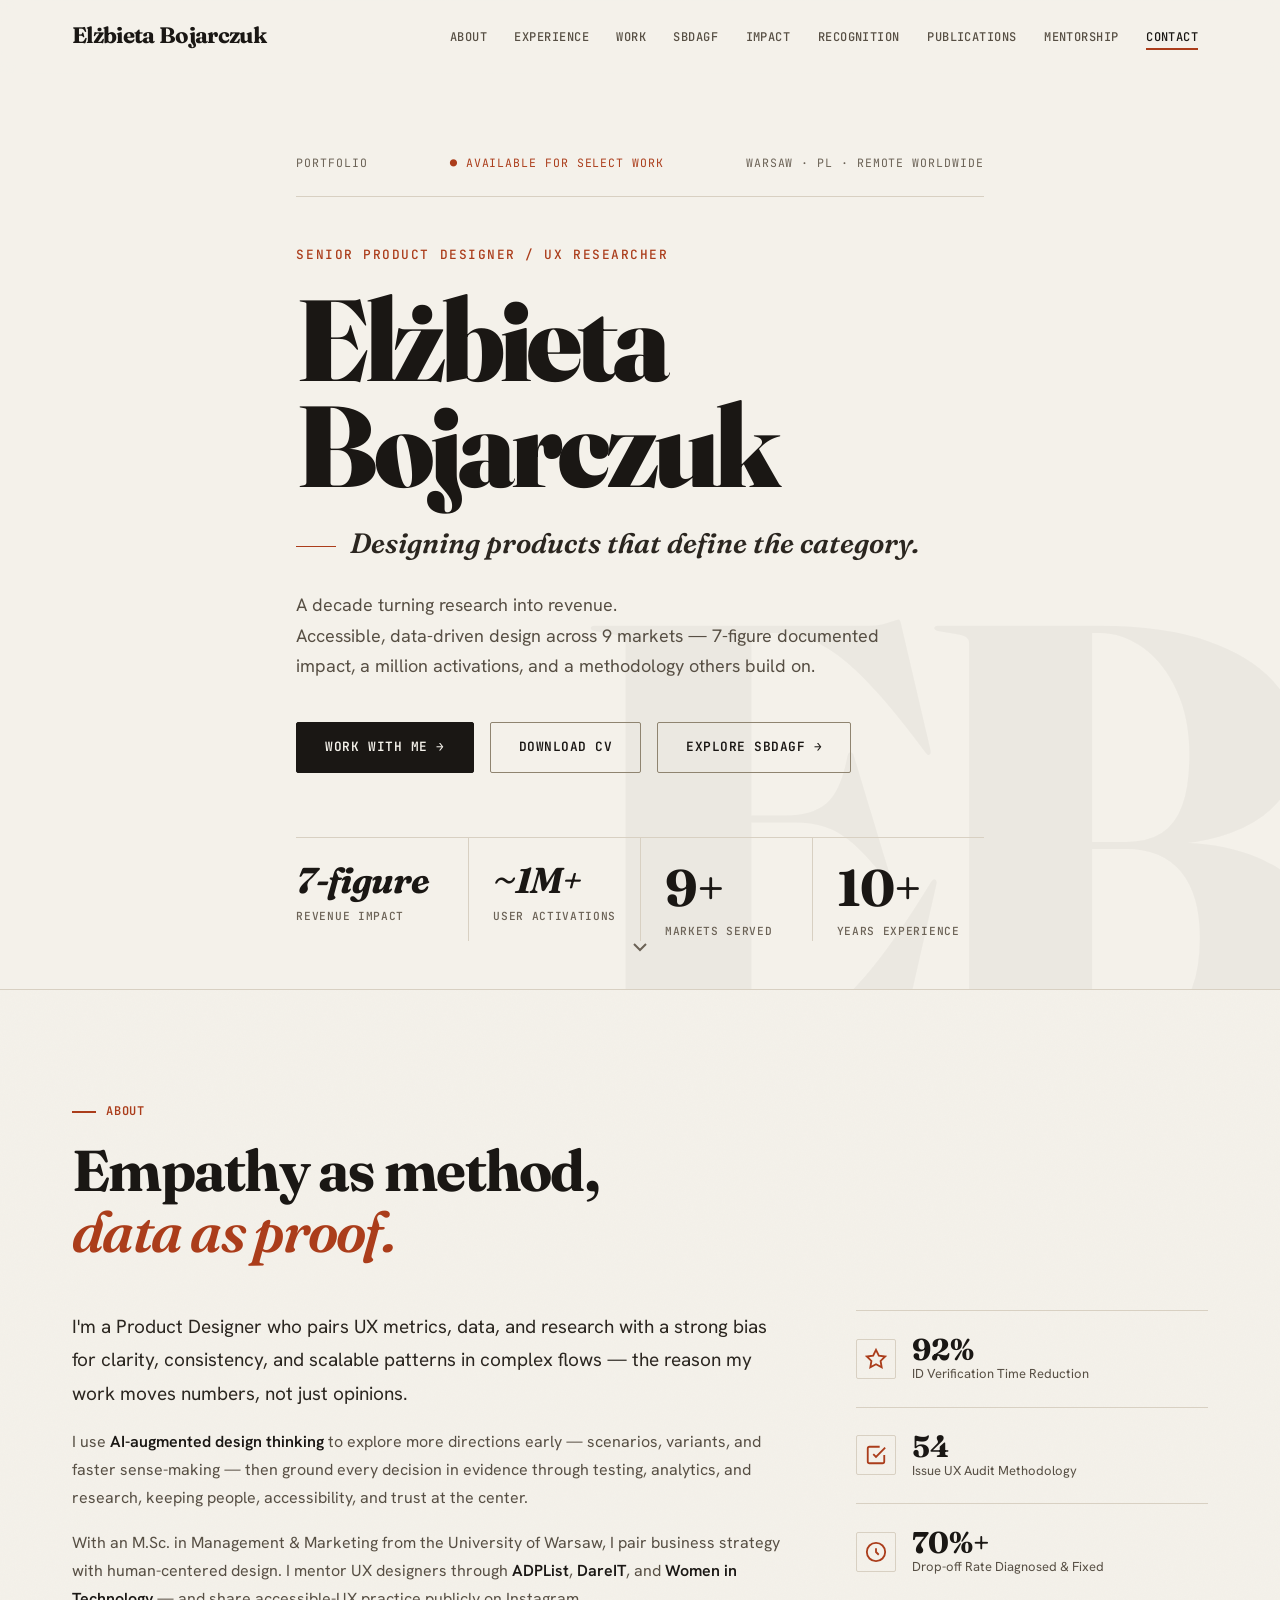
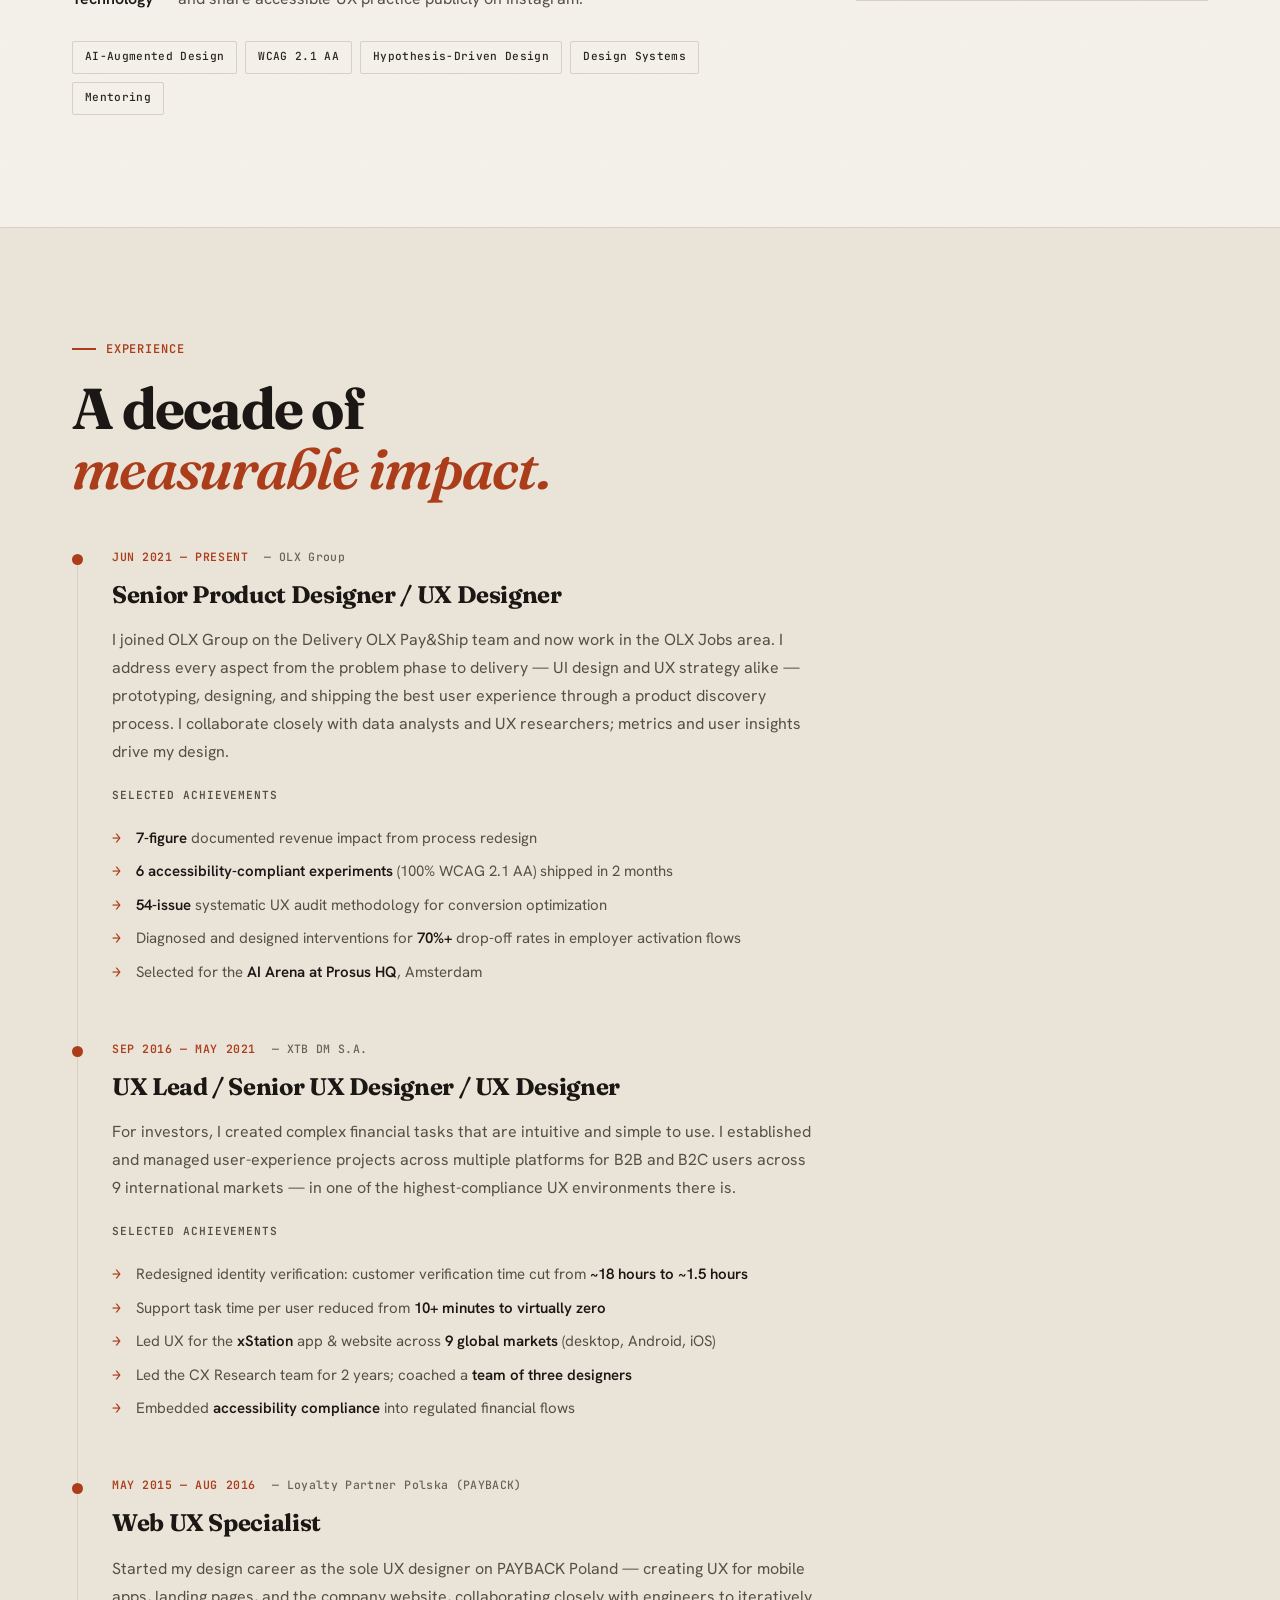
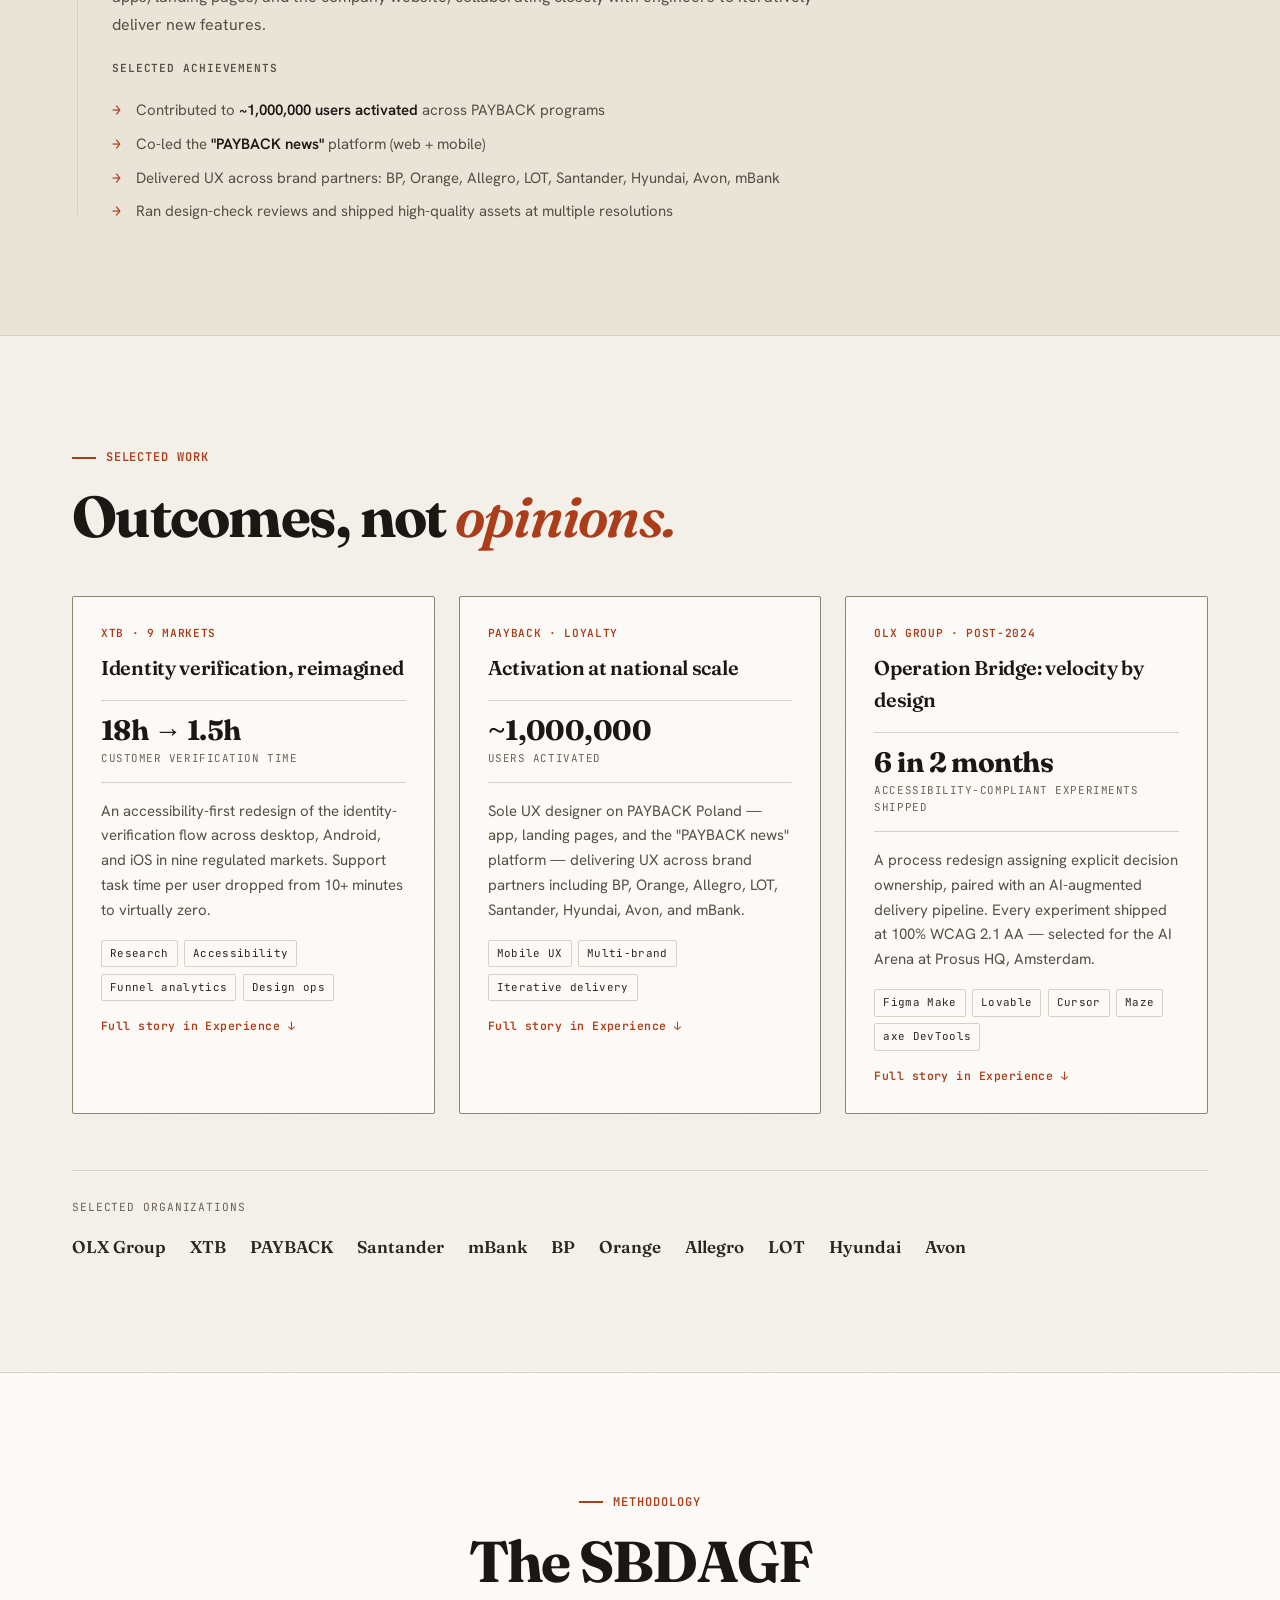
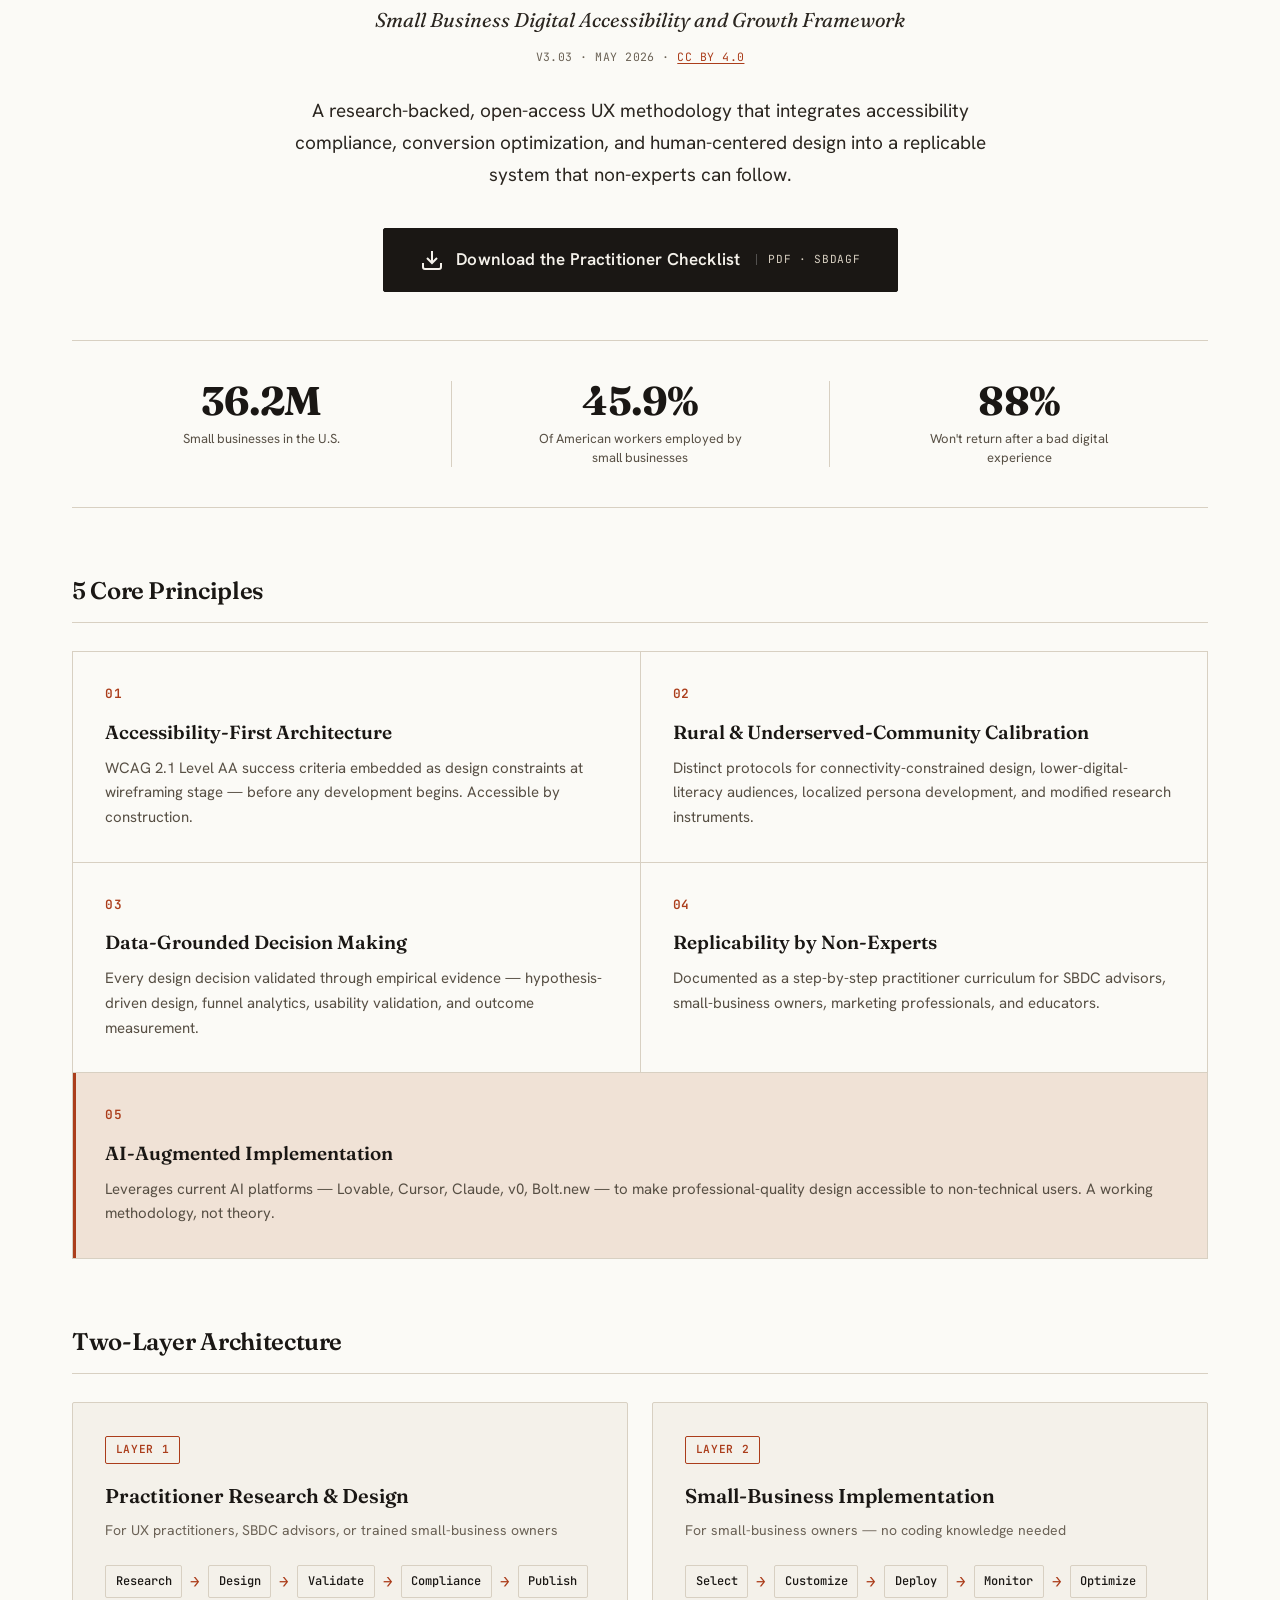
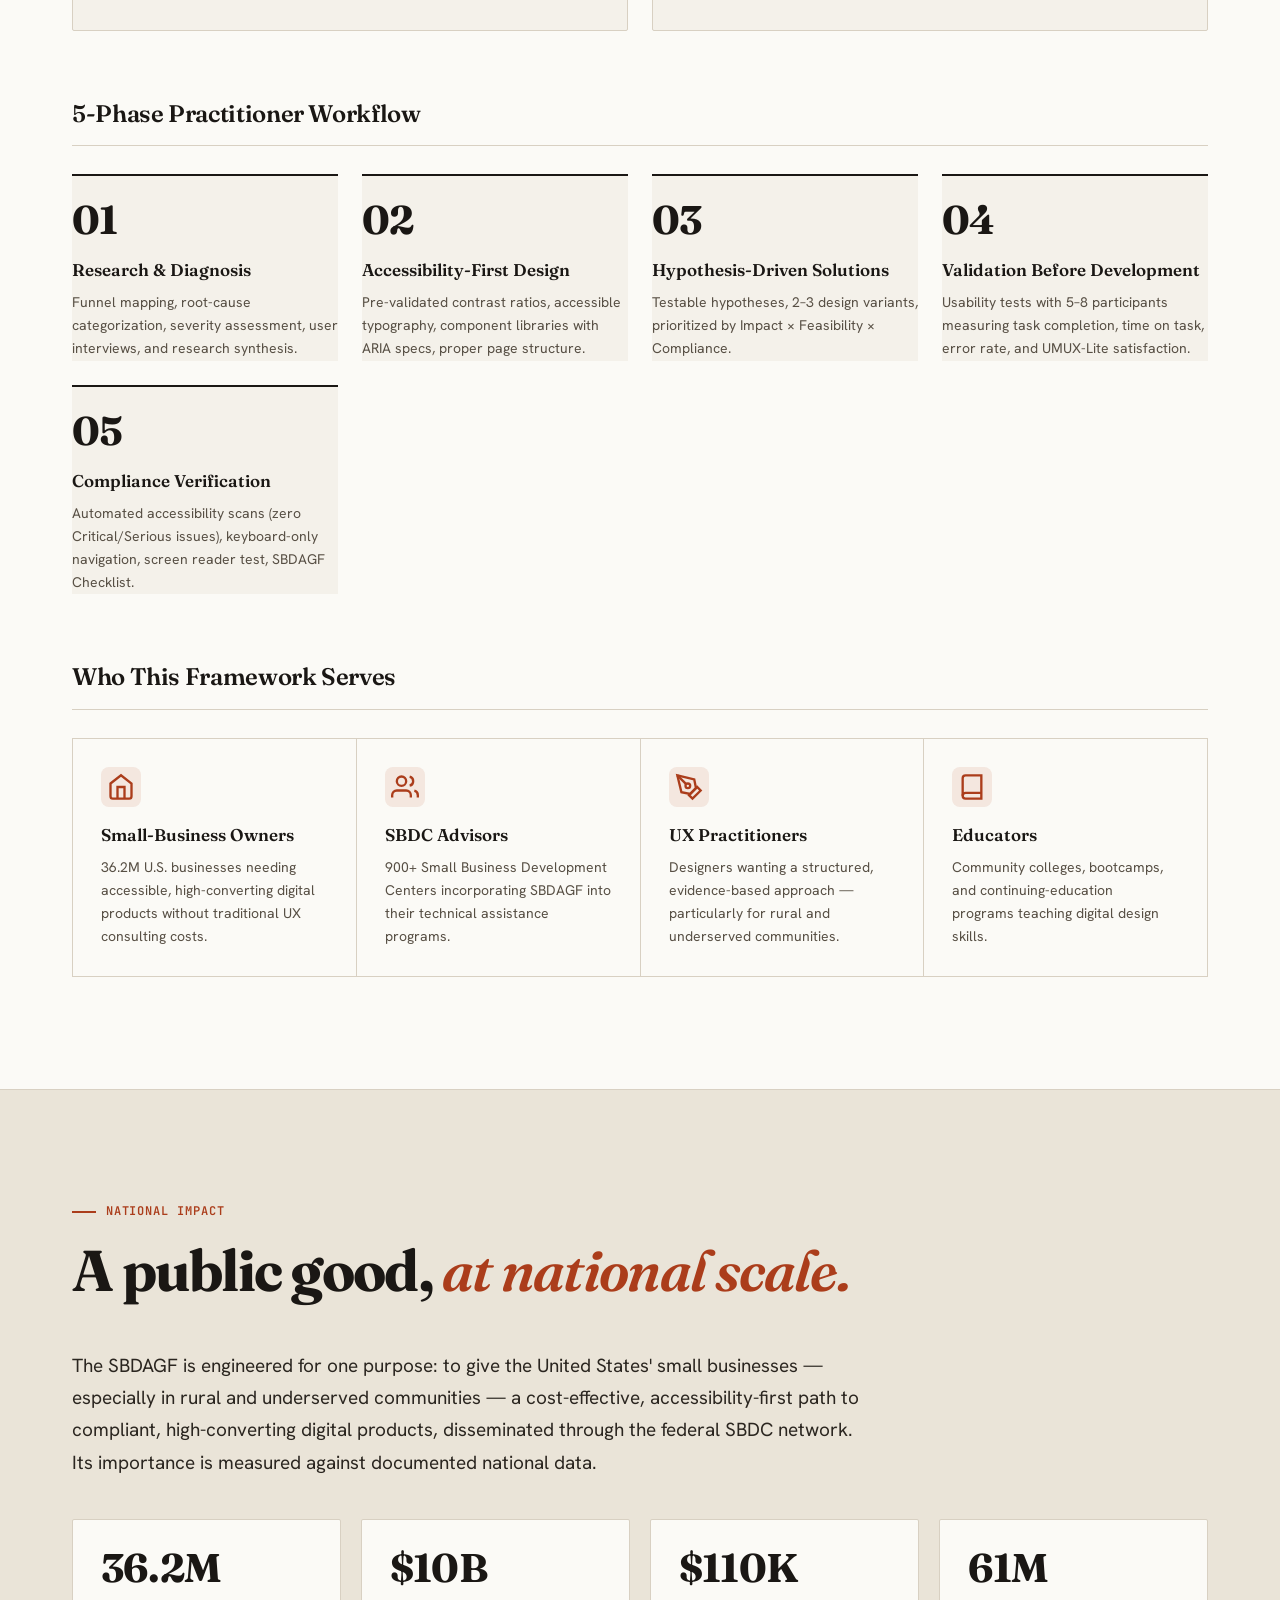
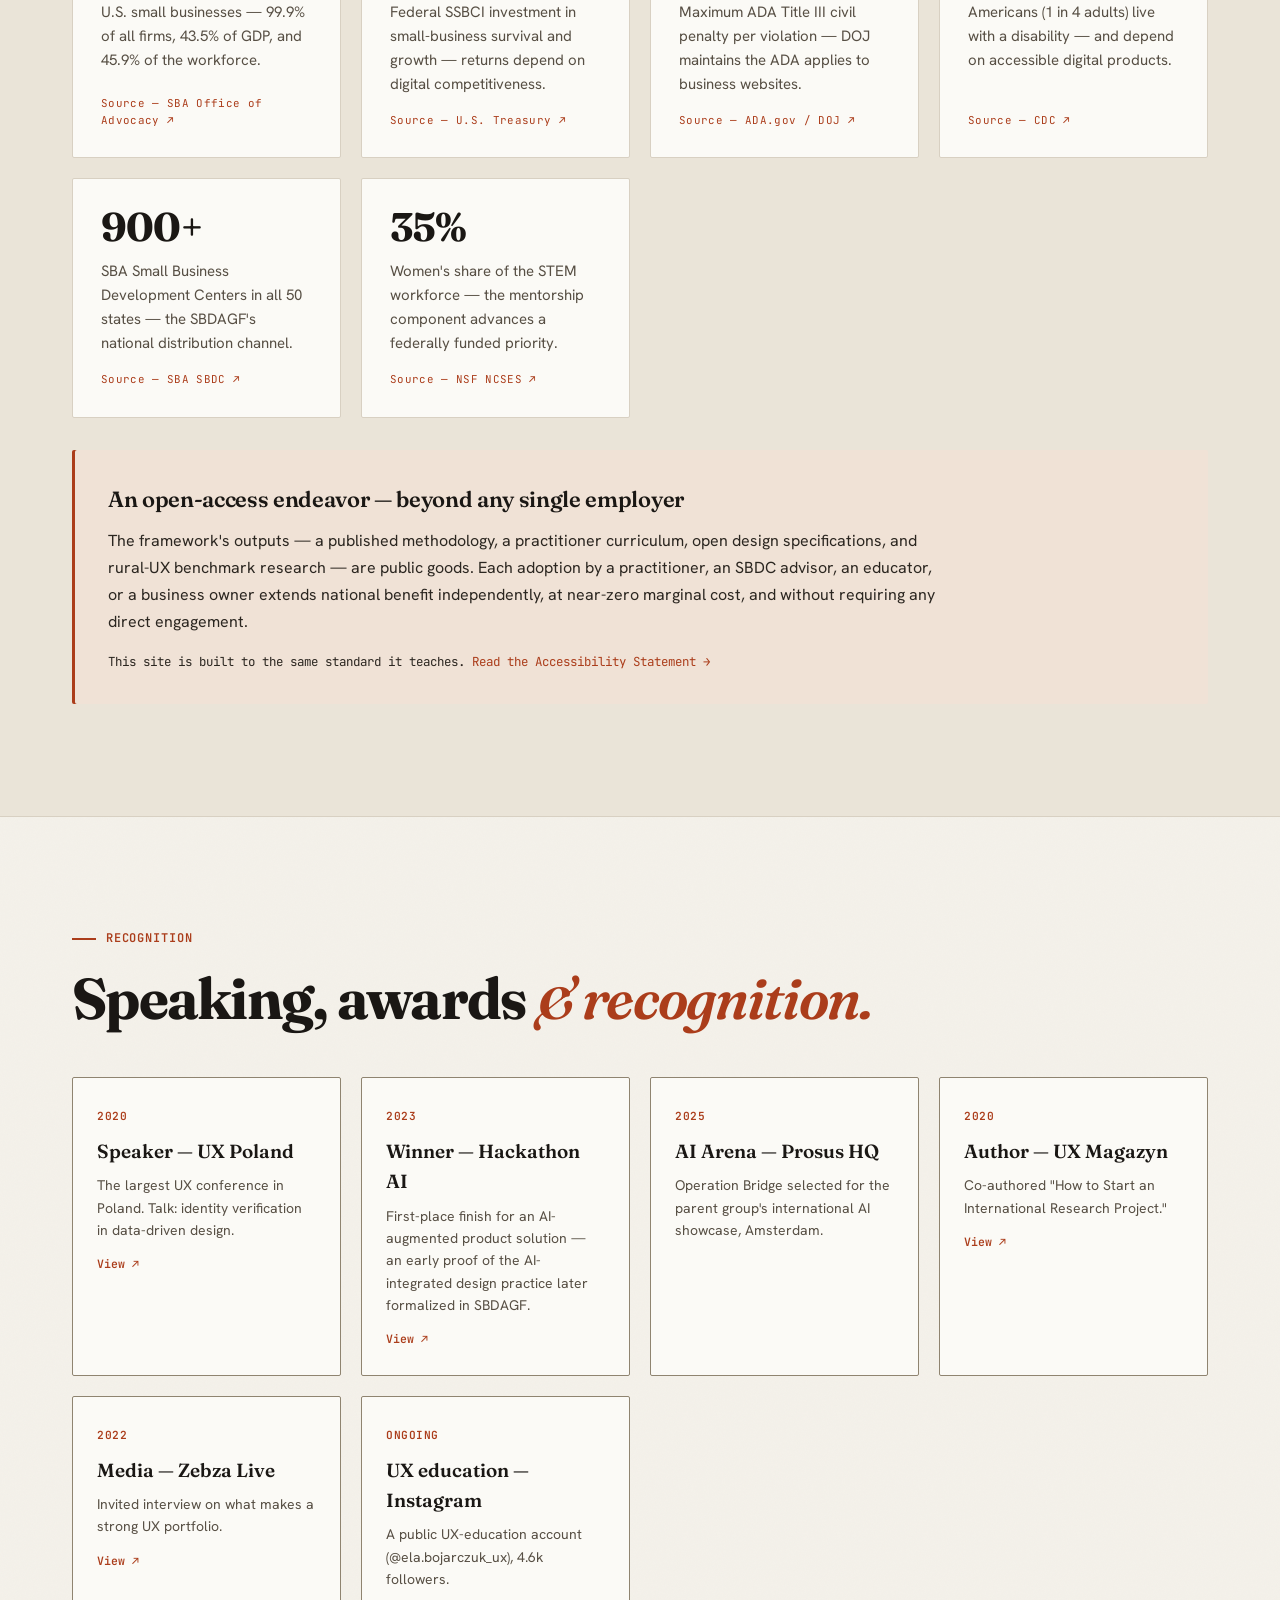
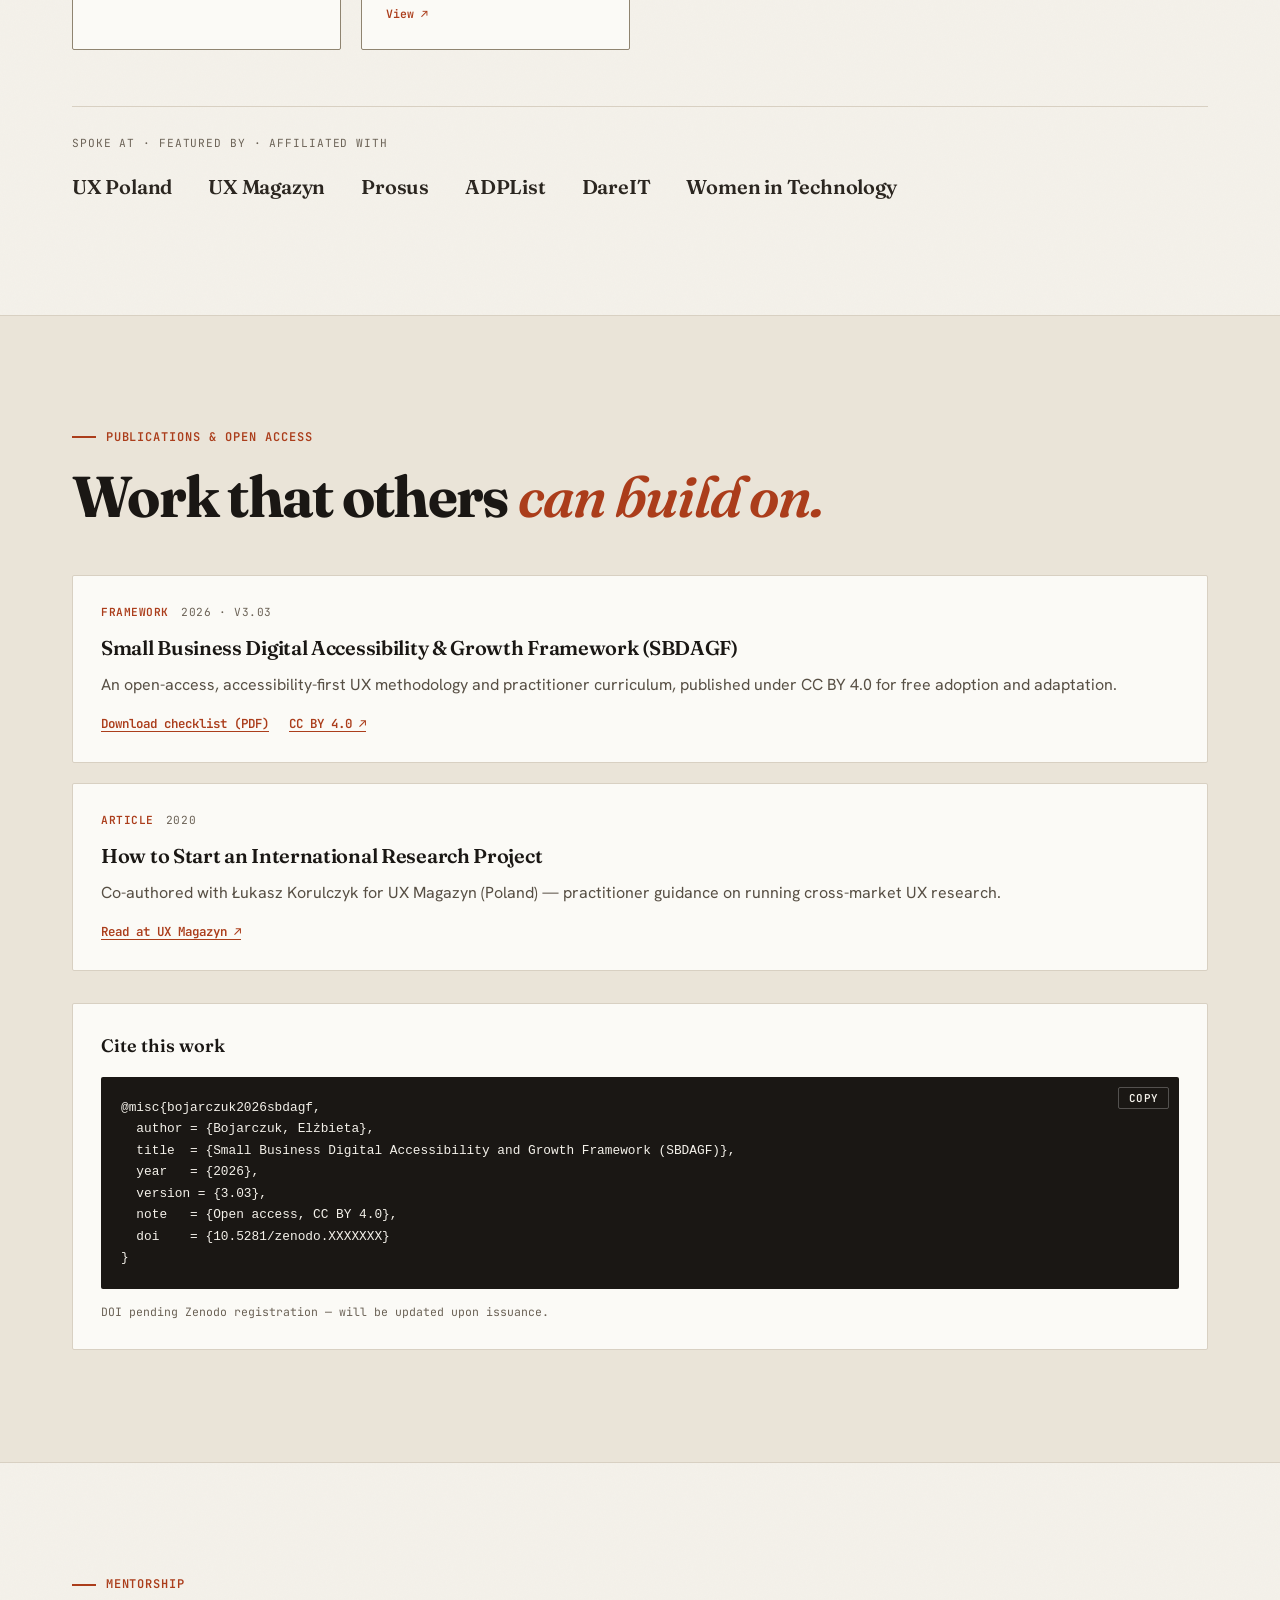
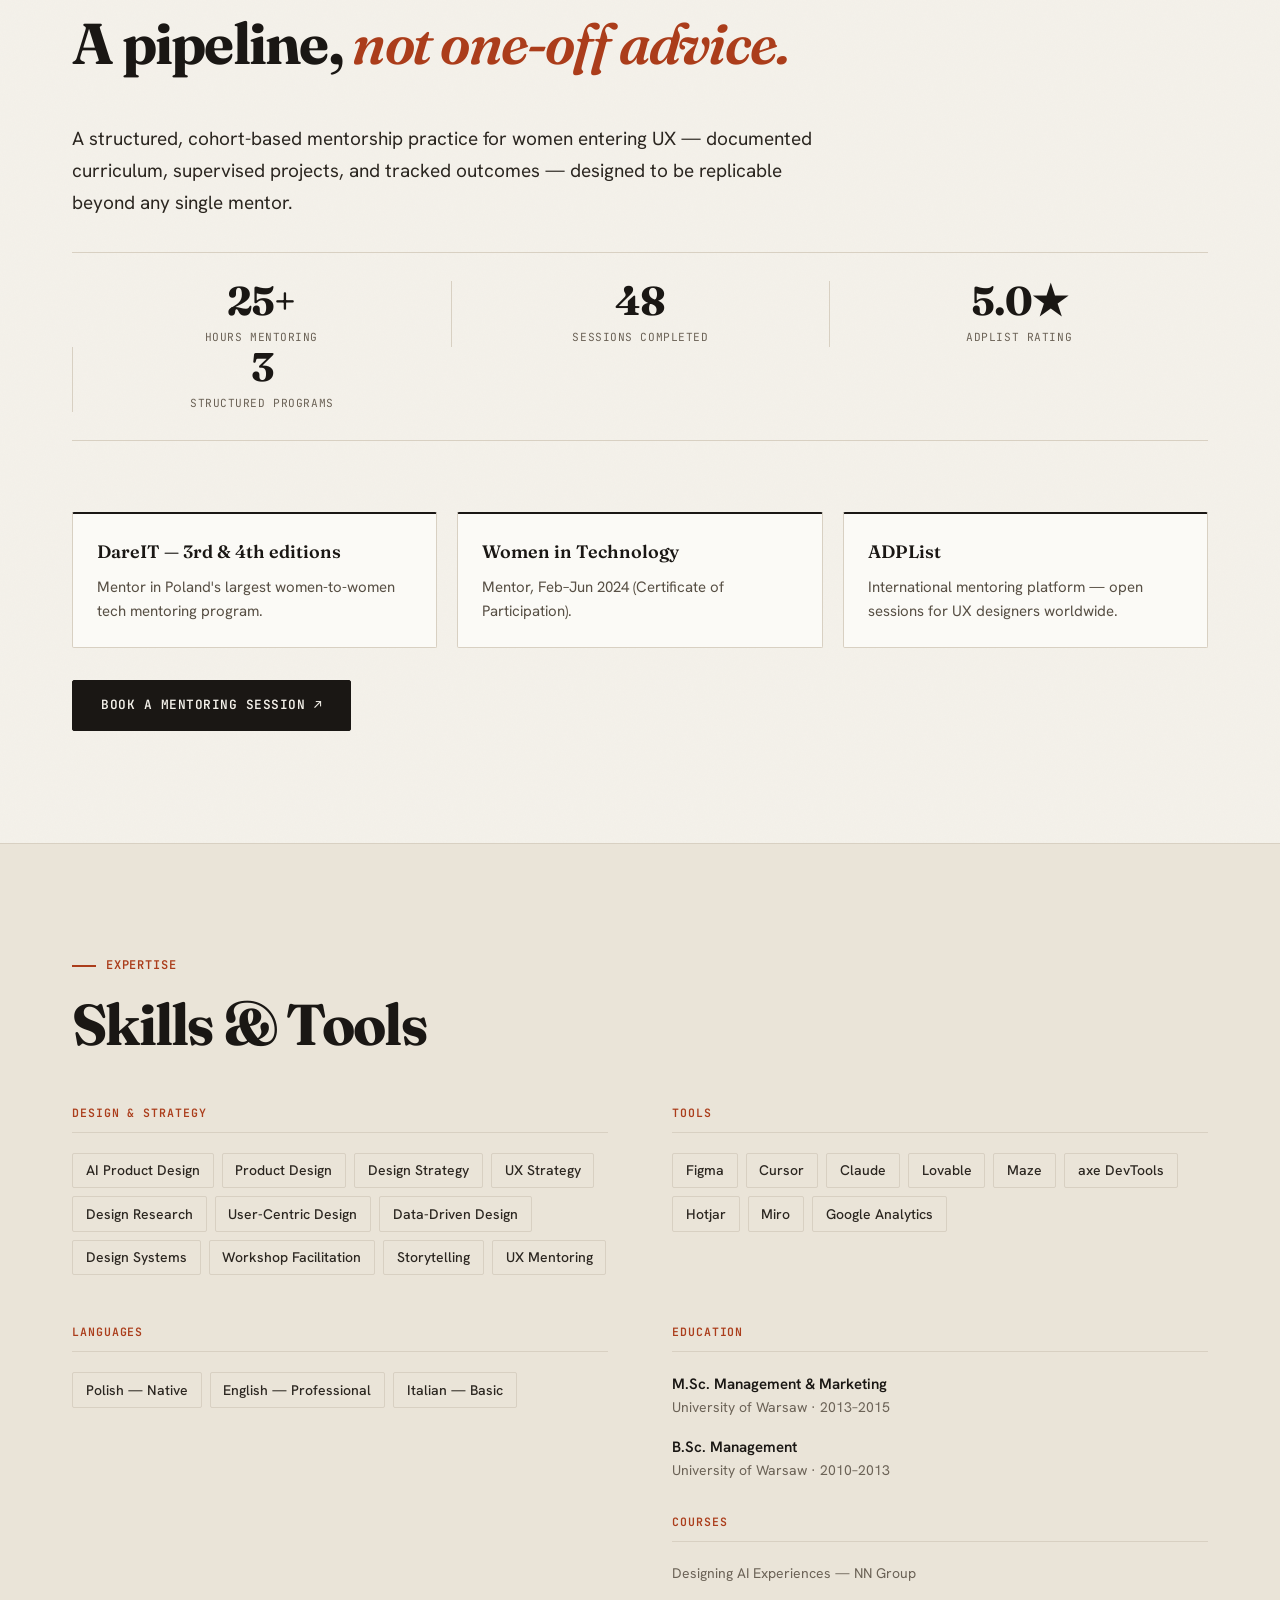
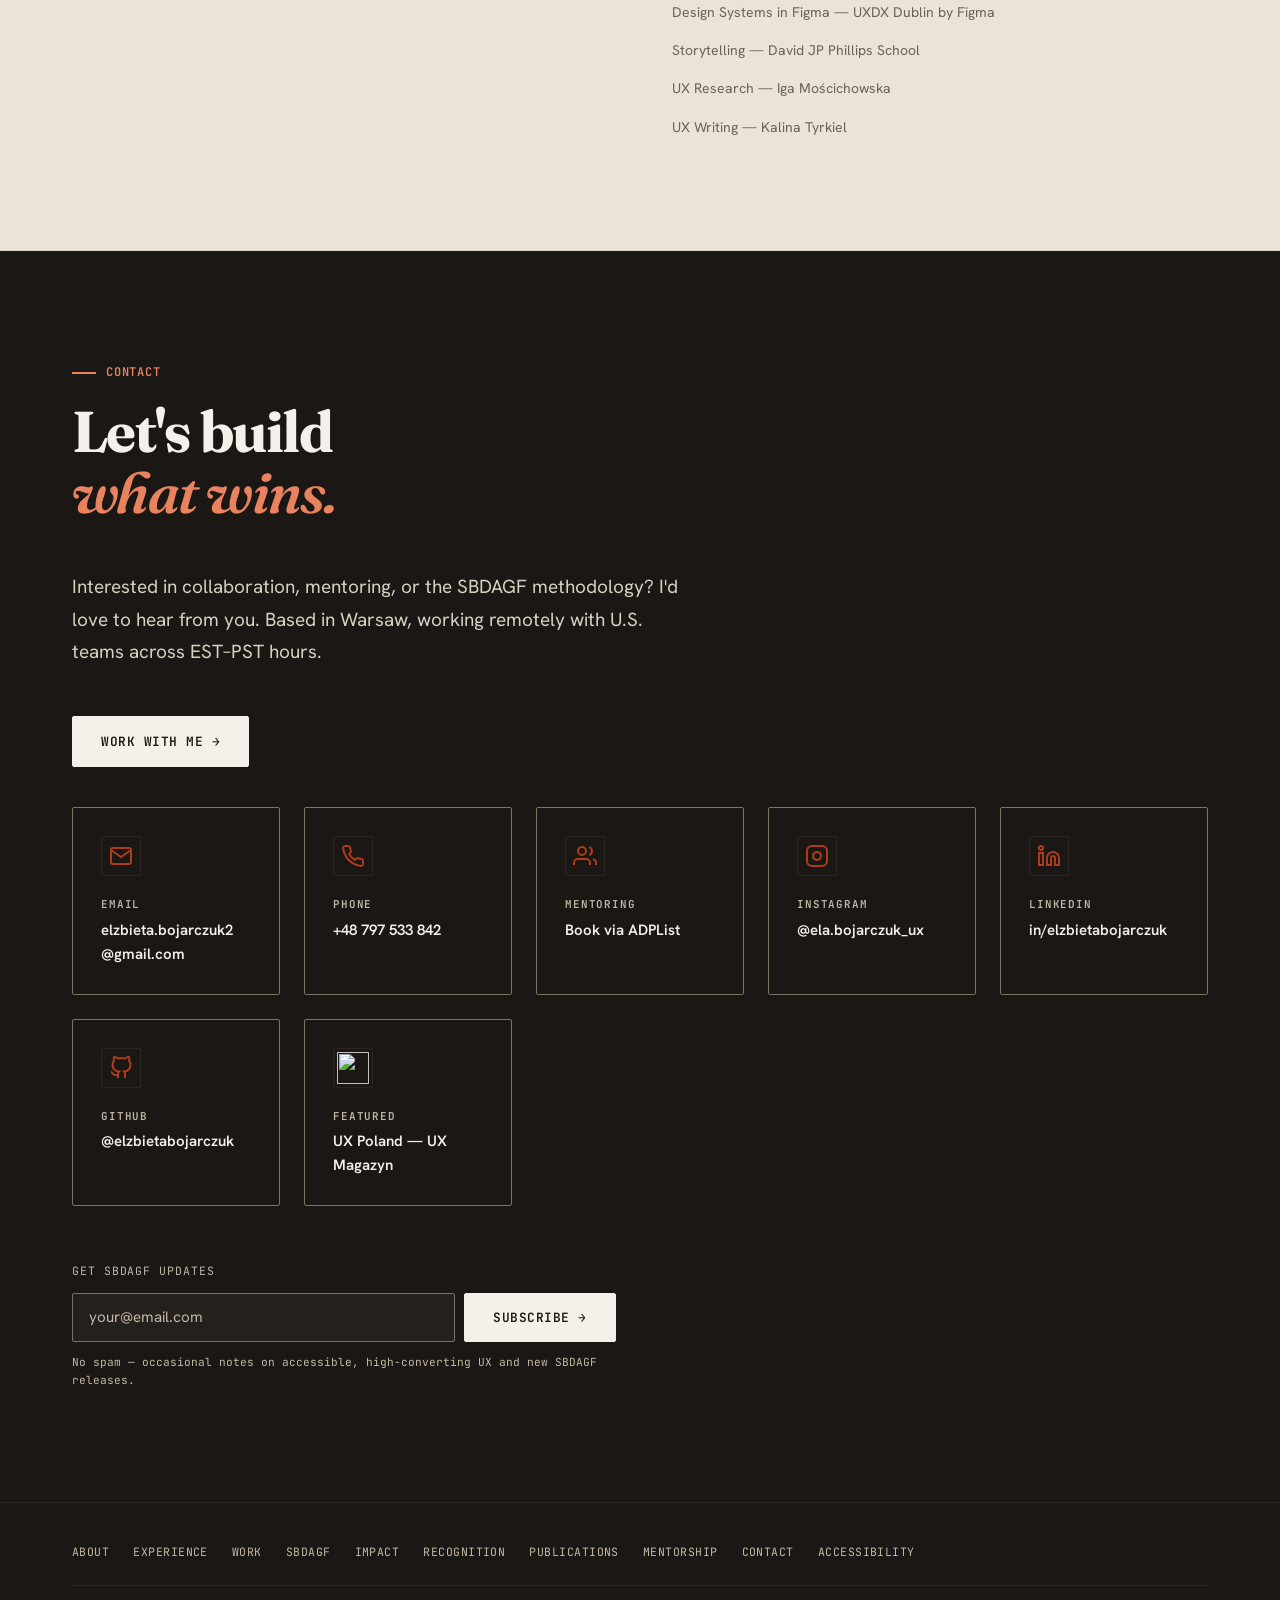
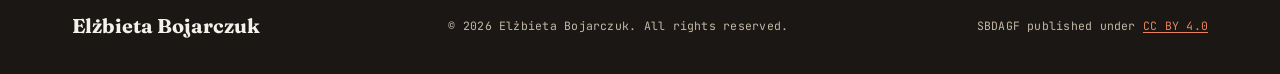
==== commit 183f767f: "Polish pass: copy, skills, ratings, icons, accessibility UX Hero: "/" separator, "define the categor" ====
--- a/index.html
+++ b/index.html
@@ -12,7 +12,7 @@
   <meta name="apple-mobile-web-app-capable" content="yes">
   <meta name="mobile-web-app-capable" content="yes">
   <meta name="apple-mobile-web-app-status-bar-style" content="default">
-  <link rel="apple-touch-icon" href="favicon.svg">
+  <link rel="apple-touch-icon" sizes="180x180" href="apple-touch-icon.png">
   <link rel="manifest" href="site.webmanifest">
 
   <!-- Open Graph -->
@@ -23,7 +23,10 @@
   <meta property="og:locale" content="en_US">
   <meta property="og:title" content="Elżbieta Bojarczuk — Senior Product Designer & UX Researcher">
   <meta property="og:description" content="10+ years designing accessible, data-driven digital products across worldwide markets. Creator of the open-access SBDAGF methodology for U.S. small businesses.">
-  <meta property="og:image" content="https://elzbietabojarczuk.github.io/og-image.svg">
+  <meta property="og:image" content="https://elzbietabojarczuk.github.io/og-image.png">
+  <meta property="og:image:type" content="image/png">
+  <meta property="og:image:width" content="1200">
+  <meta property="og:image:height" content="630">
   <meta property="og:image:alt" content="Elżbieta Bojarczuk — Senior Product Designer & UX Researcher">
   <meta property="og:url" content="https://elzbietabojarczuk.github.io">
 
@@ -31,13 +34,14 @@
   <meta name="twitter:card" content="summary_large_image">
   <meta name="twitter:title" content="Elżbieta Bojarczuk — Senior Product Designer & UX Researcher">
   <meta name="twitter:description" content="10+ years designing accessible, data-driven digital products. Creator of the open-access SBDAGF methodology.">
-  <meta name="twitter:image" content="https://elzbietabojarczuk.github.io/og-image.svg">
+  <meta name="twitter:image" content="https://elzbietabojarczuk.github.io/og-image.png">
   <meta name="twitter:image:alt" content="Elżbieta Bojarczuk — Senior Product Designer & UX Researcher">
 
   <link rel="canonical" href="https://elzbietabojarczuk.github.io/">
 
   <!-- Favicon -->
   <link rel="icon" type="image/svg+xml" href="favicon.svg">
+  <link rel="icon" type="image/png" sizes="32x32" href="favicon.png">
 
   <!-- Structured data: Person + CreativeWork (SBDAGF) -->
   <script type="application/ld+json">
@@ -60,12 +64,25 @@
       "https://adplist.org/mentors/elzbieta-bojarczuk"
     ],
     "knowsLanguage": ["pl", "en", "it"],
+    "worksFor": { "@type": "Organization", "name": "OLX Group" },
+    "hasOccupation": {
+      "@type": "Occupation",
+      "name": "Product Designer",
+      "occupationalCategory": "15-1255.01 Web and Digital Interface Designers"
+    },
+    "award": ["Hackathon AI Winner (2023)", "Speaker, UX Poland (2020)"],
+    "subjectOf": {
+      "@type": "Article",
+      "name": "How to Start an International Research Project",
+      "publisher": { "@type": "Organization", "name": "UX Magazyn" },
+      "datePublished": "2020"
+    },
     "creator": {
       "@type": "CreativeWork",
       "name": "Small Business Digital Accessibility and Growth Framework (SBDAGF)",
       "alternateName": "SBDAGF",
       "creativeWorkStatus": "Published",
-      "version": "1.59",
+      "version": "3.03",
       "license": "https://creativecommons.org/licenses/by/4.0/",
       "url": "https://elzbietabojarczuk.github.io/#sbdagf",
       "about": "An open-access, accessibility-first UX methodology for U.S. small businesses, designed for dissemination through the SBA Small Business Development Center network."
@@ -103,10 +120,12 @@
       <a href="#" class="nav-logo" aria-label="Elżbieta Bojarczuk — home">Elżbieta Bojarczuk</a>
       <ul class="nav-links" role="list">
         <li><a href="#about">About</a></li>
+        <li><a href="#experience">Experience</a></li>
         <li><a href="#work">Work</a></li>
         <li><a href="#sbdagf">SBDAGF</a></li>
         <li><a href="#impact">Impact</a></li>
         <li><a href="#recognition">Recognition</a></li>
+        <li><a href="#publications">Publications</a></li>
         <li><a href="#mentorship">Mentorship</a></li>
         <li><a href="#contact">Contact</a></li>
       </ul>
@@ -128,14 +147,14 @@
           <span>Warsaw · PL · Remote worldwide</span>
         </div>
         <div class="hero-layout">
-          <p class="hero-kicker reveal">Senior Product Designer · UX Researcher</p>
+          <p class="hero-kicker reveal">Senior Product Designer / UX Researcher</p>
           <h1 id="hero-heading" class="reveal">Elżbieta<br>Bojarczuk</h1>
-          <p class="hero-role reveal reveal--delay-1">Designing the products that win their markets.</p>
-          <p class="hero-tagline reveal reveal--delay-1">A decade turning research into revenue. Accessible, data-driven product design across worldwide markets — multi-million-dollar documented impact, millions of activations, and a methodology others now build on.</p>
+          <p class="hero-role reveal reveal--delay-1">Designing products that define the category.</p>
+          <p class="hero-tagline reveal reveal--delay-1">A decade turning research into revenue.<br>Accessible, data-driven design across 9 markets — 7-figure documented impact, a million activations, and a methodology others build on.</p>
           <div class="hero-cta reveal reveal--delay-2">
-            <a href="#sbdagf" class="btn btn-primary">Explore SBDAGF →</a>
-            <a href="#contact" class="btn btn-outline">Get in touch</a>
+            <a href="#contact" class="btn btn-primary">Work with me →</a>
             <a href="elzbieta-bojarczuk-cv.pdf" class="btn btn-outline" download>Download CV</a>
+            <a href="#sbdagf" class="btn btn-outline">Explore SBDAGF →</a>
           </div>
         </div>
         <div class="hero-stats reveal reveal--delay-2" aria-label="Key impact metrics">
@@ -144,11 +163,11 @@
             <span class="stat-label">Revenue Impact</span>
           </div>
           <div class="stat-card">
-            <span class="stat-number is-word">Millions</span>
+            <span class="stat-number is-word">~1M+</span>
             <span class="stat-label">User Activations</span>
           </div>
           <div class="stat-card">
-            <span class="stat-number is-word">Worldwide</span>
+            <span class="stat-number" data-target="9" data-suffix="+">0</span>
             <span class="stat-label">Markets Served</span>
           </div>
           <div class="stat-card">
@@ -173,7 +192,7 @@
           <div class="about-text reveal">
             <p class="lead">I'm a Product Designer who pairs UX metrics, data, and research with a strong bias for clarity, consistency, and scalable patterns in complex flows — the reason my work moves numbers, not just opinions.</p>
             <p>I use <strong>AI-augmented design thinking</strong> to explore more directions early — scenarios, variants, and faster sense-making — then ground every decision in evidence through testing, analytics, and research, keeping people, accessibility, and trust at the center.</p>
-            <p>I love UX's human side and a good story, whether I'm telling it or listening. With an M.Sc. in Management &amp; Marketing from the University of Warsaw, I pair business strategy with human-centered design. I mentor UX designers on Instagram and through <strong>ADPList</strong>, <strong>DareIT</strong>, and <strong>Women in Technology</strong>.</p>
+            <p>With an M.Sc. in Management &amp; Marketing from the University of Warsaw, I pair business strategy with human-centered design. I mentor UX designers through <strong>ADPList</strong>, <strong>DareIT</strong>, and <strong>Women in Technology</strong> — and share accessible-UX practice publicly on Instagram.</p>
             <div class="about-badges">
               <span class="badge">AI-Augmented Design</span>
               <span class="badge">WCAG 2.1 AA</span>
@@ -225,6 +244,7 @@
               </div>
               <h3 class="timeline-role">Senior Product Designer / UX Designer</h3>
               <p>I joined OLX Group on the Delivery OLX Pay&amp;Ship team and now work in the OLX Jobs area. I address every aspect from the problem phase to delivery — UI design and UX strategy alike — prototyping, designing, and shipping the best user experience through a product discovery process. I collaborate closely with data analysts and UX researchers; metrics and user insights drive my design.</p>
+              <p class="achievement-label">Selected achievements</p>
               <ul class="achievement-list" aria-label="Key achievements">
                 <li><strong>7-figure</strong> documented revenue impact from process redesign</li>
                 <li><strong>6 accessibility-compliant experiments</strong> (100% WCAG 2.1 AA) shipped in 2 months</li>
@@ -244,7 +264,8 @@
               </div>
               <h3 class="timeline-role">UX Lead / Senior UX Designer / UX Designer</h3>
               <p>For investors, I created complex financial tasks that are intuitive and simple to use. I established and managed user-experience projects across multiple platforms for B2B and B2C users across 9 international markets — in one of the highest-compliance UX environments there is.</p>
-              <ul class="achievement-list">
+              <p class="achievement-label">Selected achievements</p>
+              <ul class="achievement-list" aria-label="Key achievements">
                 <li>Redesigned identity verification: customer verification time cut from <strong>~18 hours to ~1.5 hours</strong></li>
                 <li>Support task time per user reduced from <strong>10+ minutes to virtually zero</strong></li>
                 <li>Led UX for the <strong>xStation</strong> app &amp; website across <strong>9 global markets</strong> (desktop, Android, iOS)</li>
@@ -263,7 +284,8 @@
               </div>
               <h3 class="timeline-role">Web UX Specialist</h3>
               <p>Started my design career as the sole UX designer on PAYBACK Poland — creating UX for mobile apps, landing pages, and the company website, collaborating closely with engineers to iteratively deliver new features.</p>
-              <ul class="achievement-list">
+              <p class="achievement-label">Selected achievements</p>
+              <ul class="achievement-list" aria-label="Key achievements">
                 <li>Contributed to <strong>~1,000,000 users activated</strong> across PAYBACK programs</li>
                 <li>Co-led the <strong>"PAYBACK news"</strong> platform (web + mobile)</li>
                 <li>Delivered UX across brand partners: BP, Orange, Allegro, LOT, Santander, Hyundai, Avon, mBank</li>
@@ -294,6 +316,7 @@
             <ul class="case-chips" aria-label="Methods">
               <li>Research</li><li>Accessibility</li><li>Funnel analytics</li><li>Design ops</li>
             </ul>
+            <a class="case-more" href="#experience">Full story in Experience ↓</a>
           </article>
 
           <article class="case-card reveal reveal--delay-1">
@@ -307,6 +330,7 @@
             <ul class="case-chips" aria-label="Methods">
               <li>Mobile UX</li><li>Multi-brand</li><li>Iterative delivery</li>
             </ul>
+            <a class="case-more" href="#experience">Full story in Experience ↓</a>
           </article>
 
           <article class="case-card reveal reveal--delay-2">
@@ -320,6 +344,7 @@
             <ul class="case-chips" aria-label="AI tool stack">
               <li>Figma Make</li><li>Lovable</li><li>Cursor</li><li>Maze</li><li>axe DevTools</li>
             </ul>
+            <a class="case-more" href="#experience">Full story in Experience ↓</a>
           </article>
         </div>
 
@@ -340,7 +365,7 @@
           <div class="section-label" data-index="03">Methodology</div>
           <h2 id="sbdagf-heading" class="section-heading">The SBDAGF</h2>
           <p class="sbdagf-full-name">Small Business Digital Accessibility and Growth Framework</p>
-          <p class="sbdagf-license">v1.59 · May 2026 · <a href="https://creativecommons.org/licenses/by/4.0/" target="_blank" rel="noopener noreferrer">CC BY 4.0</a></p>
+          <p class="sbdagf-license">v3.03 · May 2026 · <a href="https://creativecommons.org/licenses/by/4.0/" target="_blank" rel="noopener noreferrer">CC BY 4.0</a></p>
           <p class="lead sbdagf-lead">A research-backed, open-access UX methodology that integrates accessibility compliance, conversion optimization, and human-centered design into a replicable system that non-experts can follow.</p>
           <a class="pdf-download reveal" href="SBDAGF_practitioner_checklist.pdf" download>
             <svg class="pdf-download-icon" viewBox="0 0 24 24" fill="none" stroke="currentColor" stroke-width="2" width="24" height="24" aria-hidden="true"><path d="M21 15v4a2 2 0 0 1-2 2H5a2 2 0 0 1-2-2v-4"/><polyline points="7 10 12 15 17 10"/><line x1="12" y1="15" x2="12" y2="3"/></svg>
@@ -461,22 +486,22 @@
         <h3 class="subsection-heading reveal">Who This Framework Serves</h3>
         <div class="audience-grid">
           <div class="audience-card reveal">
-            <div class="audience-icon" aria-hidden="true">[ SB ]</div>
+            <div class="audience-icon" aria-hidden="true"><svg viewBox="0 0 24 24" fill="none" stroke="currentColor" stroke-width="2" width="28" height="28"><path d="M3 9l9-7 9 7v11a2 2 0 0 1-2 2H5a2 2 0 0 1-2-2z"/><polyline points="9 22 9 12 15 12 15 22"/></svg></div>
             <h4>Small-Business Owners</h4>
             <p>36.2M U.S. businesses needing accessible, high-converting digital products without traditional UX consulting costs.</p>
           </div>
           <div class="audience-card reveal reveal--delay-1">
-            <div class="audience-icon" aria-hidden="true">[ DC ]</div>
+            <div class="audience-icon" aria-hidden="true"><svg viewBox="0 0 24 24" fill="none" stroke="currentColor" stroke-width="2" width="28" height="28"><path d="M17 21v-2a4 4 0 0 0-4-4H5a4 4 0 0 0-4 4v2"/><circle cx="9" cy="7" r="4"/><path d="M23 21v-2a4 4 0 0 0-3-3.87"/><path d="M16 3.13a4 4 0 0 1 0 7.75"/></svg></div>
             <h4>SBDC Advisors</h4>
             <p>900+ Small Business Development Centers incorporating SBDAGF into their technical assistance programs.</p>
           </div>
           <div class="audience-card reveal reveal--delay-2">
-            <div class="audience-icon" aria-hidden="true">[ UX ]</div>
+            <div class="audience-icon" aria-hidden="true"><svg viewBox="0 0 24 24" fill="none" stroke="currentColor" stroke-width="2" width="28" height="28"><path d="M12 19l7-7 3 3-7 7-3-3z"/><path d="M18 13l-1.5-7.5L2 2l3.5 14.5L13 18l5-5z"/><path d="M2 2l7.586 7.586"/><circle cx="11" cy="11" r="2"/></svg></div>
             <h4>UX Practitioners</h4>
             <p>Designers wanting a structured, evidence-based approach — particularly for rural and underserved communities.</p>
           </div>
           <div class="audience-card reveal">
-            <div class="audience-icon" aria-hidden="true">[ ED ]</div>
+            <div class="audience-icon" aria-hidden="true"><svg viewBox="0 0 24 24" fill="none" stroke="currentColor" stroke-width="2" width="28" height="28"><path d="M4 19.5A2.5 2.5 0 0 1 6.5 17H20"/><path d="M6.5 2H20v20H6.5A2.5 2.5 0 0 1 4 19.5v-15A2.5 2.5 0 0 1 6.5 2z"/></svg></div>
             <h4>Educators</h4>
             <p>Community colleges, bootcamps, and continuing-education programs teaching digital design skills.</p>
           </div>
@@ -527,6 +552,7 @@
         <div class="impact-callout reveal">
           <h3>An open-access endeavor — beyond any single employer</h3>
           <p>The framework's outputs — a published methodology, a practitioner curriculum, open design specifications, and rural-UX benchmark research — are public goods. Each adoption by a practitioner, an SBDC advisor, an educator, or a business owner extends national benefit independently, at near-zero marginal cost, and without requiring any direct engagement.</p>
+          <p class="impact-a11y-note">This site is built to the same standard it teaches. <a href="accessibility.html">Read the Accessibility Statement →</a></p>
         </div>
       </div>
     </section>
@@ -547,7 +573,7 @@
           <a class="rec-card reveal reveal--delay-1" href="https://www.linkedin.com/feed/update/urn:li:activity:7110291198749159424/" target="_blank" rel="noopener noreferrer">
             <span class="rec-year">2023</span>
             <h3>Winner — Hackathon AI</h3>
-            <p>First-place recognition for an AI-driven solution.</p>
+            <p>First-place finish for an AI-augmented product solution — an early proof of the AI-integrated design practice later formalized in SBDAGF.</p>
             <span class="rec-go" aria-hidden="true">View ↗</span>
           </a>
           <div class="rec-card reveal reveal--delay-2">
@@ -592,7 +618,7 @@
 
         <ul class="pub-list reveal" role="list">
           <li class="pub-item">
-            <div class="pub-meta"><span class="pub-type">Framework</span><span class="pub-date">2026 · v1.59</span></div>
+            <div class="pub-meta"><span class="pub-type">Framework</span><span class="pub-date">2026 · v3.03</span></div>
             <h3>Small Business Digital Accessibility &amp; Growth Framework (SBDAGF)</h3>
             <p>An open-access, accessibility-first UX methodology and practitioner curriculum, published under CC BY 4.0 for free adoption and adaptation.</p>
             <div class="pub-actions">
@@ -612,15 +638,18 @@
 
         <div class="cite-block reveal">
           <h3>Cite this work</h3>
-          <pre tabindex="0" aria-label="BibTeX citation"><code>@misc{bojarczuk2026sbdagf,
+          <div class="cite-pre-wrap">
+            <pre tabindex="0" aria-label="BibTeX citation" id="bibtex-block"><code>@misc{bojarczuk2026sbdagf,
   author = {Bojarczuk, El&#380;bieta},
   title  = {Small Business Digital Accessibility and Growth Framework (SBDAGF)},
   year   = {2026},
-  version = {1.59},
+  version = {3.03},
   note   = {Open access, CC BY 4.0},
   doi    = {10.5281/zenodo.XXXXXXX}
 }</code></pre>
-          <p class="cite-note">A permanent DOI will be minted via Zenodo to make the framework formally citable. <!-- ACTION: replace zenodo.XXXXXXX once the DOI is issued. --></p>
+            <button class="cite-copy-btn" type="button" aria-label="Copy BibTeX to clipboard" data-target="bibtex-block">Copy</button>
+          </div>
+          <p class="cite-note">DOI pending Zenodo registration — will be updated upon issuance.</p>
         </div>
       </div>
     </section>
@@ -634,12 +663,16 @@
 
         <div class="mentor-stats reveal" aria-label="Mentoring activity">
           <div class="mentor-stat">
-            <span class="mentor-stat-num">1,530</span>
-            <span class="mentor-stat-label">Minutes mentoring</span>
+            <span class="mentor-stat-num">25+</span>
+            <span class="mentor-stat-label">Hours mentoring</span>
           </div>
           <div class="mentor-stat">
             <span class="mentor-stat-num">48</span>
             <span class="mentor-stat-label">Sessions completed</span>
+          </div>
+          <div class="mentor-stat">
+            <span class="mentor-stat-num">5.0★</span>
+            <span class="mentor-stat-label">ADPList rating</span>
           </div>
           <div class="mentor-stat">
             <span class="mentor-stat-num">3</span>
@@ -694,9 +727,10 @@
             <ul class="tag-list" role="list">
               <li>Figma</li>
               <li>Cursor</li>
-              <li>Claude Design</li>
+              <li>Claude</li>
               <li>Lovable</li>
               <li>Maze</li>
+              <li>axe DevTools</li>
               <li>Hotjar</li>
               <li>Miro</li>
               <li>Google Analytics</li>
@@ -722,7 +756,7 @@
                 <span>University of Warsaw · 2010–2013</span>
               </li>
             </ul>
-            <h3 style="margin-top:2rem">Courses</h3>
+            <h3 class="skill-subheading">Courses</h3>
             <ul class="education-list" role="list">
               <li><span>Designing AI Experiences — NN Group</span></li>
               <li><span>Design Systems in Figma — UXDX Dublin by Figma</span></li>
@@ -739,8 +773,11 @@
     <section id="contact" class="section contact-section" aria-labelledby="contact-heading">
       <div class="container">
         <div class="section-label reveal" data-index="05">Contact</div>
-        <h2 id="contact-heading" class="section-heading reveal">Let's build<br><em>the winner.</em></h2>
-        <p class="contact-lead reveal">Interested in collaboration, mentoring, or the SBDAGF methodology? I'd love to hear from you.</p>
+        <h2 id="contact-heading" class="section-heading reveal">Let's build<br><em>what wins.</em></h2>
+        <p class="contact-lead reveal">Interested in collaboration, mentoring, or the SBDAGF methodology? I'd love to hear from you. Based in Warsaw, working remotely with U.S. teams across EST–PST hours.</p>
+        <div class="contact-actions reveal">
+          <a class="btn btn-invert" href="mailto:elzbieta.bojarczuk2@gmail.com?subject=Let%27s%20work%20together">Work with me →</a>
+        </div>
         <div class="contact-grid">
           <a href="mailto:elzbieta.bojarczuk2@gmail.com" class="contact-card reveal">
             <div class="contact-icon-wrap" aria-hidden="true">
@@ -770,14 +807,14 @@
             <span class="contact-label">Instagram</span>
             <span class="contact-value">@ela.bojarczuk_ux</span>
           </a>
-          <a href="https://www.linkedin.com/in/elzbietabojarczuk" class="contact-card reveal" target="_blank" rel="noopener noreferrer">
+          <a href="https://www.linkedin.com/in/elzbietabojarczuk" class="contact-card reveal" target="_blank" rel="me noopener noreferrer">
             <div class="contact-icon-wrap" aria-hidden="true">
               <svg viewBox="0 0 24 24" fill="none" stroke="currentColor" stroke-width="2" width="24" height="24"><path d="M16 8a6 6 0 0 1 6 6v7h-4v-7a2 2 0 0 0-2-2 2 2 0 0 0-2 2v7h-4v-7a6 6 0 0 1 6-6z"/><rect x="2" y="9" width="4" height="12"/><circle cx="4" cy="4" r="2"/></svg>
             </div>
             <span class="contact-label">LinkedIn</span>
             <span class="contact-value">in/elzbietabojarczuk</span>
           </a>
-          <a href="https://github.com/elzbietabojarczuk" class="contact-card reveal reveal--delay-1" target="_blank" rel="noopener noreferrer">
+          <a href="https://github.com/elzbietabojarczuk" class="contact-card reveal reveal--delay-1" target="_blank" rel="me noopener noreferrer">
             <div class="contact-icon-wrap" aria-hidden="true">
               <svg viewBox="0 0 24 24" fill="none" stroke="currentColor" stroke-width="2" width="24" height="24"><path d="M9 19c-5 1.5-5-2.5-7-3m14 6v-3.87a3.37 3.37 0 0 0-.94-2.61c3.14-.35 6.44-1.54 6.44-7A5.44 5.44 0 0 0 20 4.77 5.07 5.07 0 0 0 19.91 1S18.73.65 16 2.48a13.38 13.38 0 0 0-7 0C6.27.65 5.09 1 5.09 1A5.07 5.07 0 0 0 5 4.77a5.44 5.44 0 0 0-1.5 3.78c0 5.42 3.3 6.61 6.44 7A3.37 3.37 0 0 0 9 18.13V22"/></svg>
             </div>
@@ -786,12 +823,21 @@
           </a>
           <a href="https://uxmagazyn.pl/discover-ux-poland-relacja-z-drugiego-dnia-ux-poland-karolina-plaskowicka/" class="contact-card reveal reveal--delay-2" target="_blank" rel="noopener noreferrer">
             <div class="contact-icon-wrap" aria-hidden="true">
-              <img src="uxpoland-logo.jpg" alt="" class="contact-logo">
+              <img src="uxpoland-logo.jpg" alt="" class="contact-logo" width="770" height="400" loading="lazy" decoding="async">
             </div>
             <span class="contact-label">Featured</span>
             <span class="contact-value">UX Poland — UX Magazyn</span>
           </a>
         </div>
+
+        <form class="newsletter reveal" id="newsletter-form" novalidate>
+          <label class="newsletter-label" for="newsletter-email">Get SBDAGF updates</label>
+          <div class="newsletter-row">
+            <input class="newsletter-input" id="newsletter-email" type="email" name="email" inputmode="email" autocomplete="email" placeholder="your@email.com" required aria-describedby="newsletter-note">
+            <button class="btn btn-invert" type="submit">Subscribe →</button>
+          </div>
+          <p class="newsletter-note" id="newsletter-note">No spam — occasional notes on accessible, high-converting UX and new SBDAGF releases.</p>
+        </form>
       </div>
     </section>
 
@@ -801,6 +847,7 @@
     <div class="container">
       <nav class="footer-nav" aria-label="Footer navigation">
         <a href="#about">About</a>
+        <a href="#experience">Experience</a>
         <a href="#work">Work</a>
         <a href="#sbdagf">SBDAGF</a>
         <a href="#impact">Impact</a>
@@ -818,6 +865,21 @@
     </div>
   </footer>
 
+  <button class="to-top" id="to-top" type="button" aria-label="Back to top">
+    <svg viewBox="0 0 24 24" fill="none" stroke="currentColor" stroke-width="2" width="20" height="20" aria-hidden="true"><polyline points="18 15 12 9 6 15"/></svg>
+  </button>
+
+  <!-- Newsletter success dialog -->
+  <div class="modal-backdrop" id="signup-modal" hidden>
+    <div class="modal" role="dialog" aria-modal="true" aria-labelledby="modal-title" aria-describedby="modal-body">
+      <button class="modal-close" id="modal-close" type="button" aria-label="Close dialog">&times;</button>
+      <span class="modal-kicker">SBDAGF Updates</span>
+      <h2 class="modal-title" id="modal-title">You're on the list.</h2>
+      <p class="modal-body" id="modal-body">Welcome aboard. When new SBDAGF resources and accessible-UX notes drop, <strong id="modal-email">you</strong> will be among the first to know.</p>
+      <button class="btn btn-primary" id="modal-ok" type="button">Done</button>
+    </div>
+  </div>
+
   <script src="script.js"></script>
 </body>
 </html>
--- a/style.css
+++ b/style.css
@@ -15,6 +15,8 @@
   --c-faint:     #6b6256;   /* AA: ~5.1:1 on cream — for small text on light bg */
   --c-faint-dk:  #c4b8a6;   /* faint for use on dark/ink backgrounds */
   --c-rule:      #d8d0c2;
+  --c-rule-strong: #8f8470;  /* AA 3:1 on cream — interactive component borders */
+  --c-rule-on-ink: #7c7264;  /* AA 3:1 on ink */
   --c-rule-soft: #e6dfd2;
 
   --c-accent:    #ab3d1b;   /* AA: ~5.2:1 on cream */
@@ -91,6 +93,9 @@
   outline-offset: 3px;
   border-radius: var(--r-sm);
 }
+/* focus contrast on dark sections */
+.contact-section *:focus-visible,
+.site-footer *:focus-visible { outline-color: var(--c-accent-on-ink); }
 
 /* ══ HEADER ══════════════════════════════ */
 
@@ -389,7 +394,7 @@
 .btn-outline {
   background: transparent;
   color: var(--c-ink);
-  border-color: var(--c-rule);
+  border-color: var(--c-rule-strong);
 }
 .btn-outline:hover, .btn-outline:focus-visible {
   border-color: var(--c-accent);
@@ -616,6 +621,16 @@
   line-height: 1.75;
   margin-bottom: 1.25rem;
   max-width: 44rem;
+}
+
+.achievement-label {
+  font-family: var(--ff-mono);
+  font-size: 0.7rem;
+  font-weight: 600;
+  letter-spacing: 0.08em;
+  text-transform: uppercase;
+  color: var(--c-accent);
+  margin-bottom: 0.75rem;
 }
 
 .achievement-list {
@@ -936,13 +951,17 @@
 .audience-card:hover { background: var(--c-bg); }
 
 .audience-icon {
-  font-family: var(--ff-mono);
-  font-size: 0.8rem;
-  font-weight: 600;
+  display: flex;
+  align-items: center;
+  justify-content: center;
+  width: 2.5rem;
+  height: 2.5rem;
+  border-radius: 0.5rem;
+  background: color-mix(in srgb, var(--c-accent) 10%, transparent);
   color: var(--c-accent);
   margin-bottom: 0.875rem;
-  letter-spacing: 0.05em;
-}
+}
+.audience-icon svg { stroke: var(--c-accent); }
 
 .audience-card h4 {
   font-family: var(--ff-display);
@@ -996,6 +1015,17 @@
   border-color: var(--c-ink);
   background: var(--c-ink);
   color: var(--c-bg);
+}
+
+.skill-subheading {
+  font-family: var(--ff-mono);
+  font-size: 0.72rem;
+  font-weight: 600;
+  letter-spacing: 0.08em;
+  text-transform: uppercase;
+  color: var(--c-muted);
+  margin-top: 2rem;
+  margin-bottom: 0.75rem;
 }
 
 .education-list {
@@ -1051,7 +1081,7 @@
   gap: 0.25rem;
   padding: 1.75rem;
   background: transparent;
-  border: 1px solid var(--c-ink-soft);
+  border: 1px solid var(--c-rule-on-ink);
   border-radius: var(--r-sm);
   text-decoration: none;
   transition: border-color 0.25s, transform 0.25s var(--ease-smooth), background 0.25s;
@@ -1147,7 +1177,7 @@
   display: flex;
   flex-direction: column;
   background: var(--c-surface);
-  border: 1px solid var(--c-rule);
+  border: 1px solid var(--c-rule-strong);
   border-radius: var(--r-sm);
   padding: 1.75rem;
   transition: border-color 0.25s, transform 0.25s var(--ease-smooth);
@@ -1194,6 +1224,18 @@
   margin-top: 0.3rem;
 }
 .case-card p { font-size: 0.9375rem; color: var(--c-muted); line-height: 1.65; }
+.case-more {
+  display: inline-block;
+  margin-top: 1rem;
+  font-family: var(--ff-mono);
+  font-size: 0.72rem;
+  font-weight: 600;
+  letter-spacing: 0.04em;
+  color: var(--c-accent);
+  text-decoration: none;
+}
+.case-more:hover { text-decoration: underline; }
+
 .case-chips {
   display: flex;
   flex-wrap: wrap;
@@ -1288,6 +1330,14 @@
   margin-bottom: 0.6rem;
 }
 .impact-callout p { color: var(--c-ink-soft); line-height: 1.7; max-width: 52rem; }
+.impact-a11y-note {
+  margin-top: 1rem;
+  font-family: var(--ff-mono);
+  font-size: 0.78rem;
+  color: var(--c-muted);
+}
+.impact-a11y-note a { color: var(--c-accent); text-decoration: none; }
+.impact-a11y-note a:hover { text-decoration: underline; }
 
 /* ══ RECOGNITION ═════════════════════════ */
 
@@ -1299,7 +1349,7 @@
 .rec-card {
   display: block;
   background: var(--c-surface);
-  border: 1px solid var(--c-rule);
+  border: 1px solid var(--c-rule-strong);
   border-radius: var(--r-sm);
   padding: 1.5rem;
   text-decoration: none;
@@ -1431,6 +1481,26 @@
   color: var(--c-faint);
   margin-top: 0.875rem;
 }
+.cite-pre-wrap { position: relative; }
+.cite-copy-btn {
+  position: absolute;
+  top: 0.6rem;
+  right: 0.6rem;
+  font-family: var(--ff-mono);
+  font-size: 0.68rem;
+  font-weight: 600;
+  letter-spacing: 0.05em;
+  text-transform: uppercase;
+  color: var(--c-bg);
+  background: transparent;
+  border: 1px solid rgba(255,255,255,0.25);
+  border-radius: var(--r-sm);
+  padding: 0.2rem 0.6rem;
+  cursor: pointer;
+  transition: background 0.2s, border-color 0.2s;
+}
+.cite-copy-btn:hover { background: rgba(255,255,255,0.12); border-color: rgba(255,255,255,0.5); }
+.cite-copy-btn.copied { color: var(--c-accent); border-color: var(--c-accent); }
 
 /* ══ MENTORSHIP ══════════════════════════ */
 
@@ -1662,6 +1732,122 @@
 
   .footer-inner { flex-direction: column; text-align: center; }
 }
+
+/* ══ CONTACT CTA · NEWSLETTER · MODAL ════ */
+
+.contact-actions { margin-bottom: 2.5rem; }
+
+.btn-invert {
+  background: var(--c-bg);
+  color: var(--c-ink);
+  border-color: var(--c-bg);
+}
+.btn-invert:hover, .btn-invert:focus-visible {
+  background: var(--c-accent-on-ink);
+  border-color: var(--c-accent-on-ink);
+  color: var(--c-ink);
+  transform: translateY(-2px);
+}
+
+.newsletter { margin-top: 3.5rem; max-width: 34rem; }
+.newsletter-label {
+  display: block;
+  font-family: var(--ff-mono);
+  font-size: 0.72rem;
+  letter-spacing: 0.08em;
+  text-transform: uppercase;
+  color: var(--c-faint-dk);
+  margin-bottom: 0.75rem;
+}
+.newsletter-row { display: flex; gap: 0.6rem; flex-wrap: wrap; }
+.newsletter-input {
+  flex: 1 1 14rem;
+  min-width: 0;
+  font-family: var(--ff-body);
+  font-size: 0.95rem;
+  color: var(--c-bg);
+  background: rgba(255, 255, 255, 0.04);
+  border: 1px solid var(--c-rule-on-ink);
+  border-radius: var(--r-sm);
+  padding: 0.85rem 1rem;
+  min-height: 48px;
+}
+.newsletter-input::placeholder { color: var(--c-faint-dk); }
+.newsletter-input:focus-visible {
+  outline-color: var(--c-accent-on-ink);
+  border-color: var(--c-accent-on-ink);
+}
+.newsletter-input[aria-invalid="true"] { border-color: var(--c-accent-on-ink); }
+.newsletter-note {
+  font-family: var(--ff-mono);
+  font-size: 0.7rem;
+  color: var(--c-faint-dk);
+  margin-top: 0.75rem;
+}
+.newsletter .btn-invert { flex: 0 0 auto; }
+
+.modal-backdrop {
+  position: fixed;
+  inset: 0;
+  z-index: 1000;
+  display: flex;
+  align-items: center;
+  justify-content: center;
+  padding: 1.5rem;
+  background: rgba(26, 23, 20, 0.6);
+  backdrop-filter: blur(4px);
+  -webkit-backdrop-filter: blur(4px);
+  opacity: 0;
+  animation: modal-fade 0.25s var(--ease-smooth) forwards;
+}
+.modal-backdrop[hidden] { display: none; }
+@keyframes modal-fade { to { opacity: 1; } }
+.modal {
+  position: relative;
+  width: 100%;
+  max-width: 30rem;
+  background: var(--c-surface);
+  color: var(--c-ink);
+  border: 1px solid var(--c-rule);
+  border-radius: var(--r-md);
+  padding: 2.5rem 2.25rem;
+  box-shadow: 0 24px 60px rgba(0, 0, 0, 0.28);
+  transform: translateY(12px);
+  animation: modal-rise 0.3s var(--ease-smooth) forwards;
+}
+@keyframes modal-rise { to { transform: none; } }
+.modal-close {
+  position: absolute;
+  top: 0.6rem;
+  right: 0.6rem;
+  width: 2.5rem;
+  height: 2.5rem;
+  border: none;
+  background: none;
+  font-size: 1.6rem;
+  line-height: 1;
+  color: var(--c-faint);
+  cursor: pointer;
+  border-radius: var(--r-sm);
+}
+.modal-close:hover { color: var(--c-accent); }
+.modal-kicker {
+  font-family: var(--ff-mono);
+  font-size: 0.72rem;
+  letter-spacing: 0.08em;
+  text-transform: uppercase;
+  color: var(--c-accent);
+}
+.modal-title {
+  font-family: var(--ff-display);
+  font-size: 2rem;
+  font-weight: 700;
+  letter-spacing: -0.02em;
+  color: var(--c-ink);
+  margin: 0.5rem 0 0.75rem;
+}
+.modal-body { color: var(--c-muted); line-height: 1.65; margin-bottom: 1.5rem; }
+.modal-body strong { color: var(--c-ink); word-break: break-word; }
 
 /* ══ MOBILE / TOUCH OPTIMIZATION (desktop unaffected) ═ */
 
@@ -1714,6 +1900,57 @@
   .mentor-stat:first-child { border-top: none; }
 }
 
+/* ══ BACK TO TOP ═════════════════════════ */
+
+.to-top {
+  position: fixed;
+  right: 1.5rem;
+  bottom: 1.5rem;
+  z-index: 180;
+  width: 3rem;
+  height: 3rem;
+  display: flex;
+  align-items: center;
+  justify-content: center;
+  background: var(--c-ink);
+  color: var(--c-bg);
+  border: none;
+  border-radius: 50%;
+  cursor: pointer;
+  opacity: 0;
+  visibility: hidden;
+  transform: translateY(8px);
+  box-shadow: 0 6px 20px rgba(0, 0, 0, 0.18);
+  transition: opacity 0.25s var(--ease-smooth), transform 0.25s var(--ease-smooth), background 0.2s;
+}
+.to-top.visible { opacity: 1; visibility: visible; transform: none; }
+.to-top:hover, .to-top:focus-visible { background: var(--c-accent); }
+@media (max-width: 48rem) {
+  .to-top {
+    right: max(1rem, env(safe-area-inset-right));
+    bottom: max(1rem, env(safe-area-inset-bottom));
+  }
+}
+
+/* ══ PRINT ═══════════════════════════════ */
+
+@media print {
+  .site-header, .nav-toggle, .scroll-hint, .to-top, .hero-mark,
+  .modal-backdrop, .newsletter, .contact-actions, .hero-cta, .footer-nav {
+    display: none !important;
+  }
+  html { scroll-behavior: auto; }
+  body { background: #fff; color: #000; }
+  .reveal { opacity: 1 !important; transform: none !important; }
+  .section, .hero { padding: 1.25rem 0; border: none; }
+  .contact-section, .site-footer { background: #fff; color: #000; }
+  .contact-section .section-heading,
+  .contact-section .contact-value, .footer-logo { color: #000; }
+  a { color: #000; text-decoration: underline; }
+  * { box-shadow: none !important; }
+  main a[href^="http"]::after { content: " (" attr(href) ")"; font-size: 0.8em; color: #555; }
+}
+
 @media (prefers-reduced-motion: reduce) {
   *, *::before, *::after {
     animation-duration: 0.01ms !important;
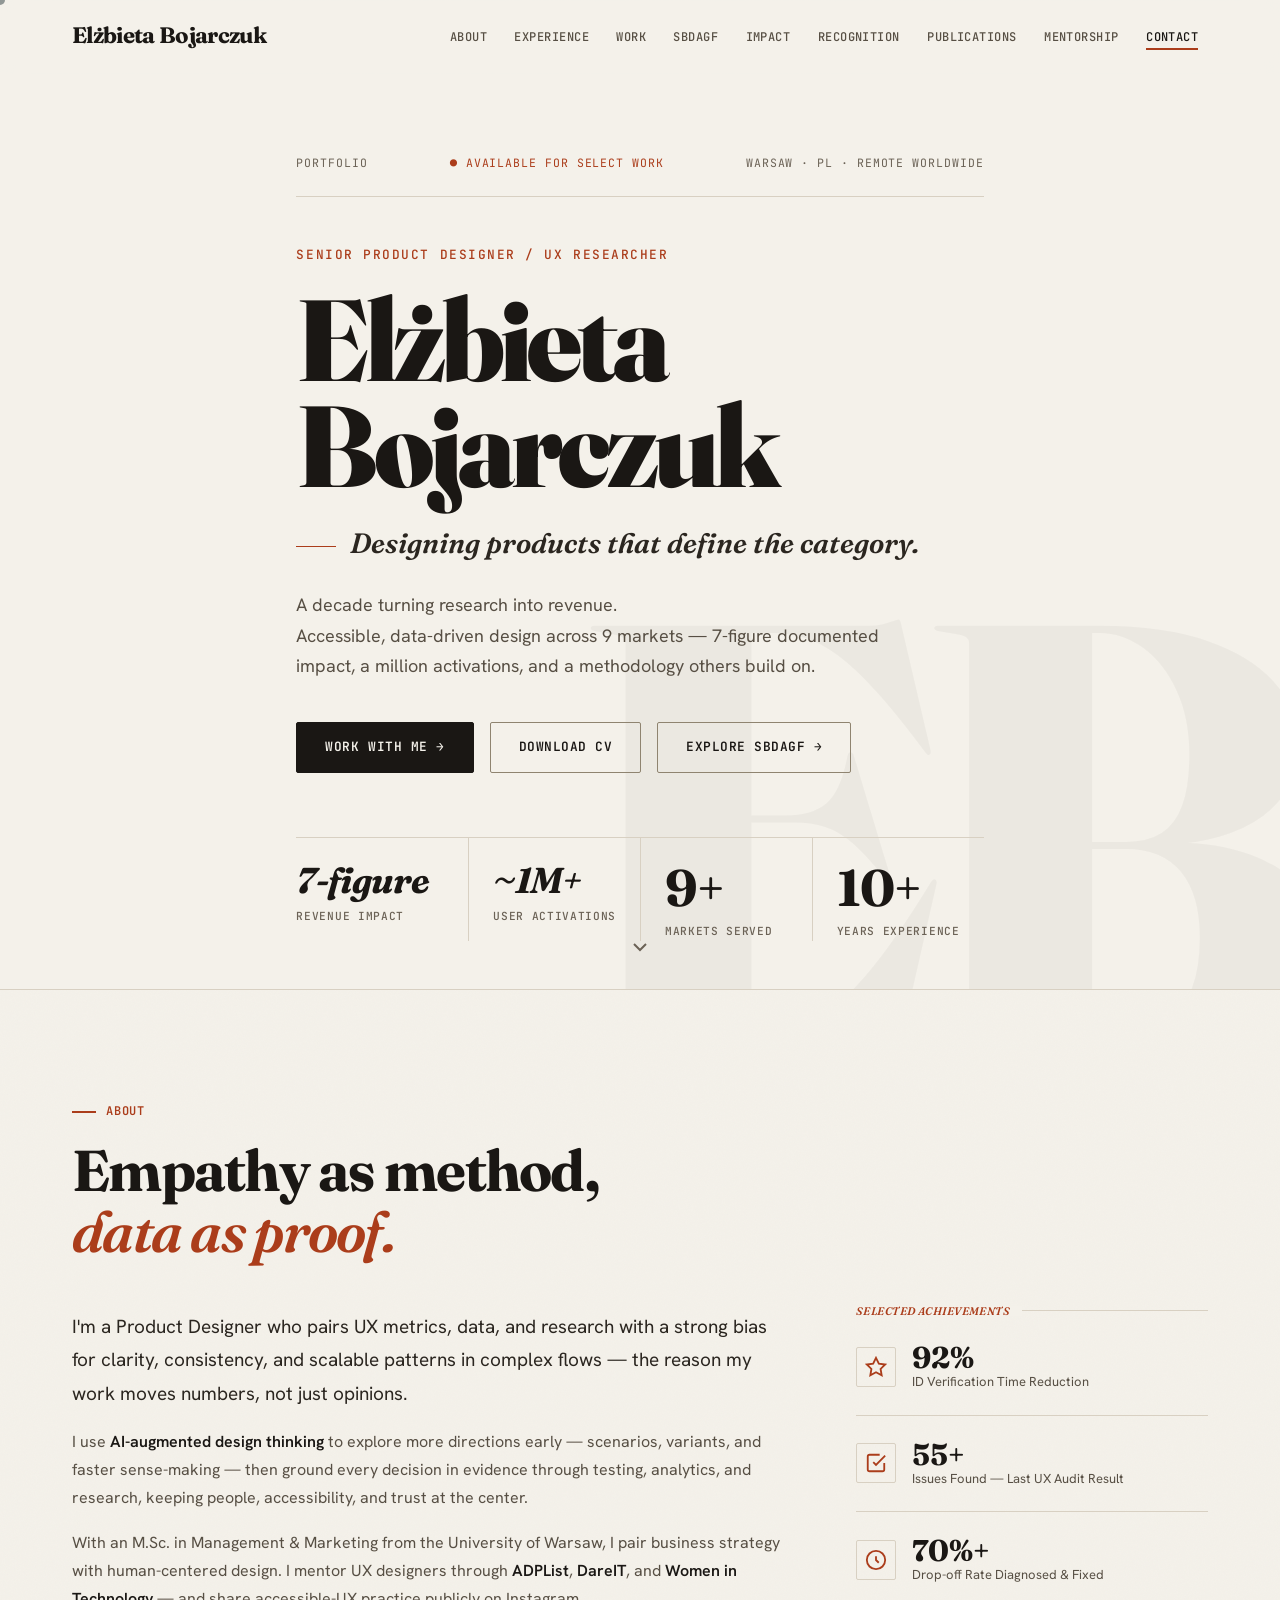
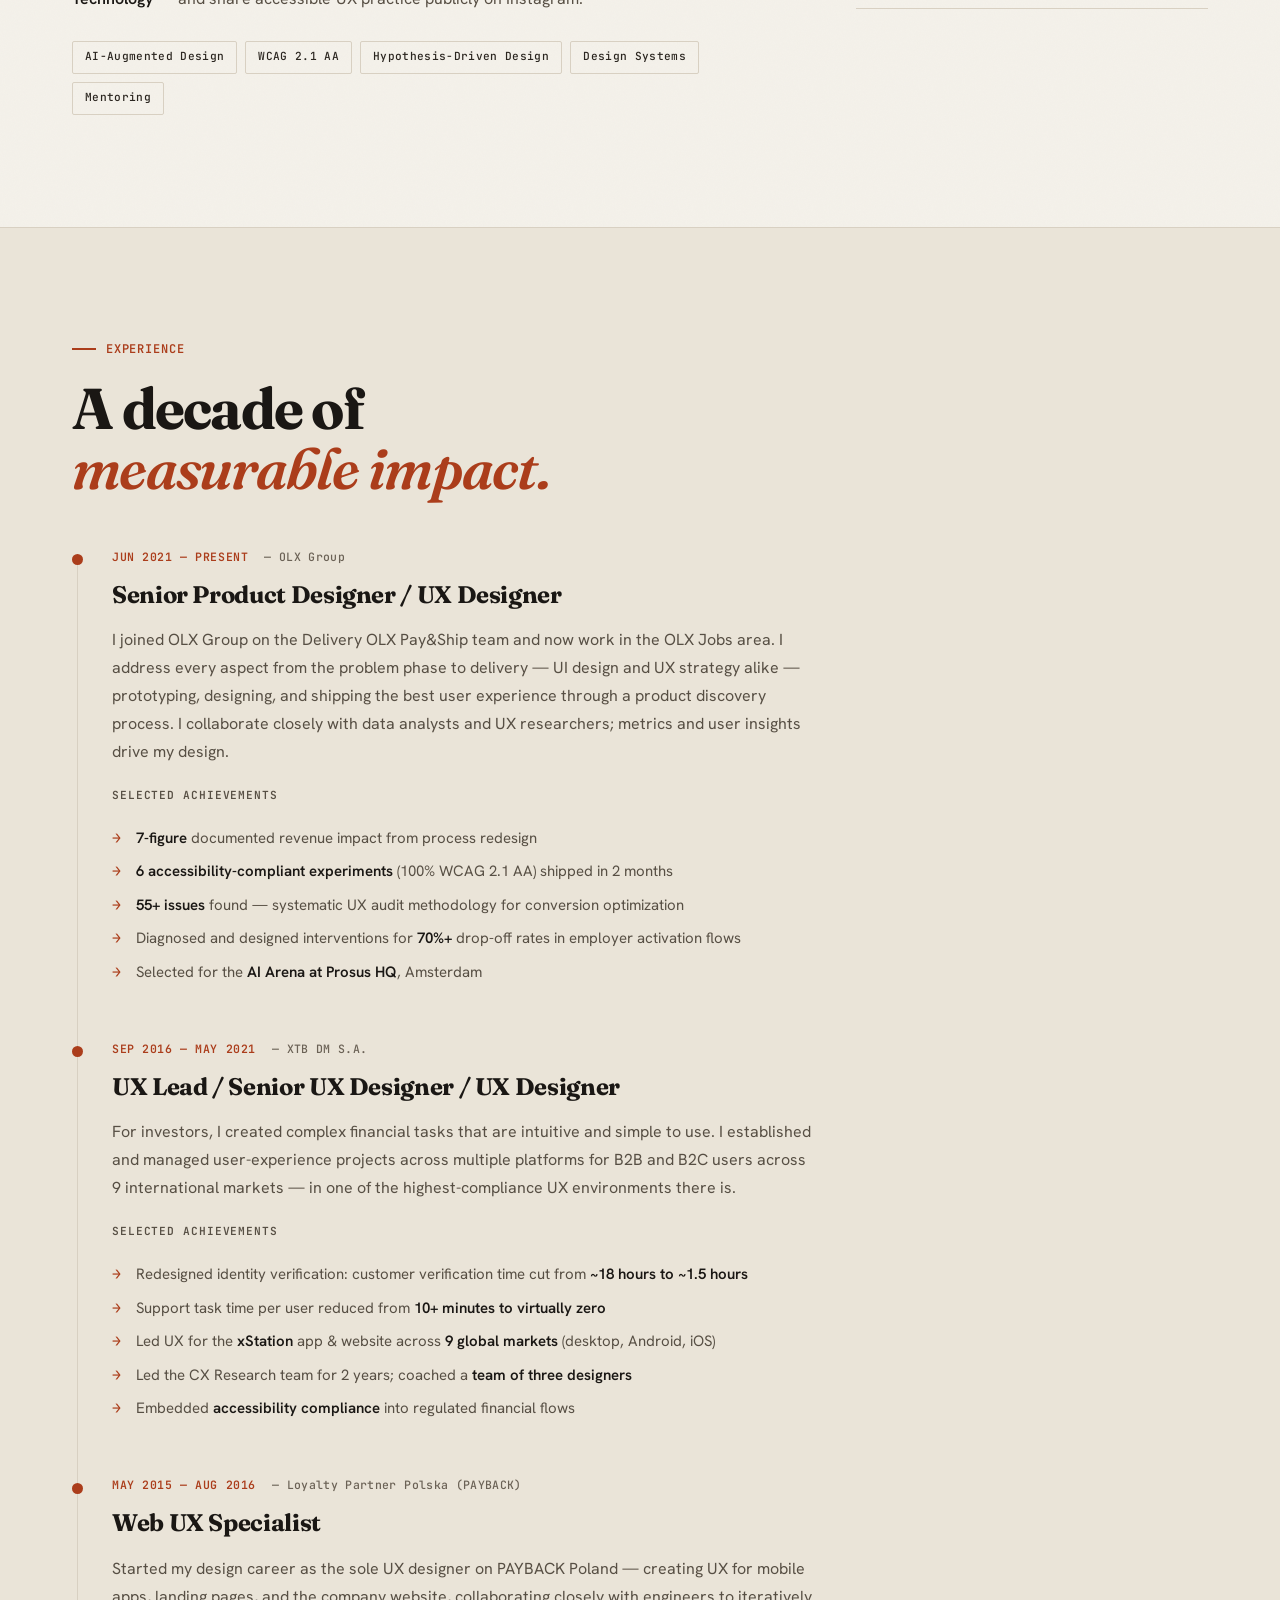
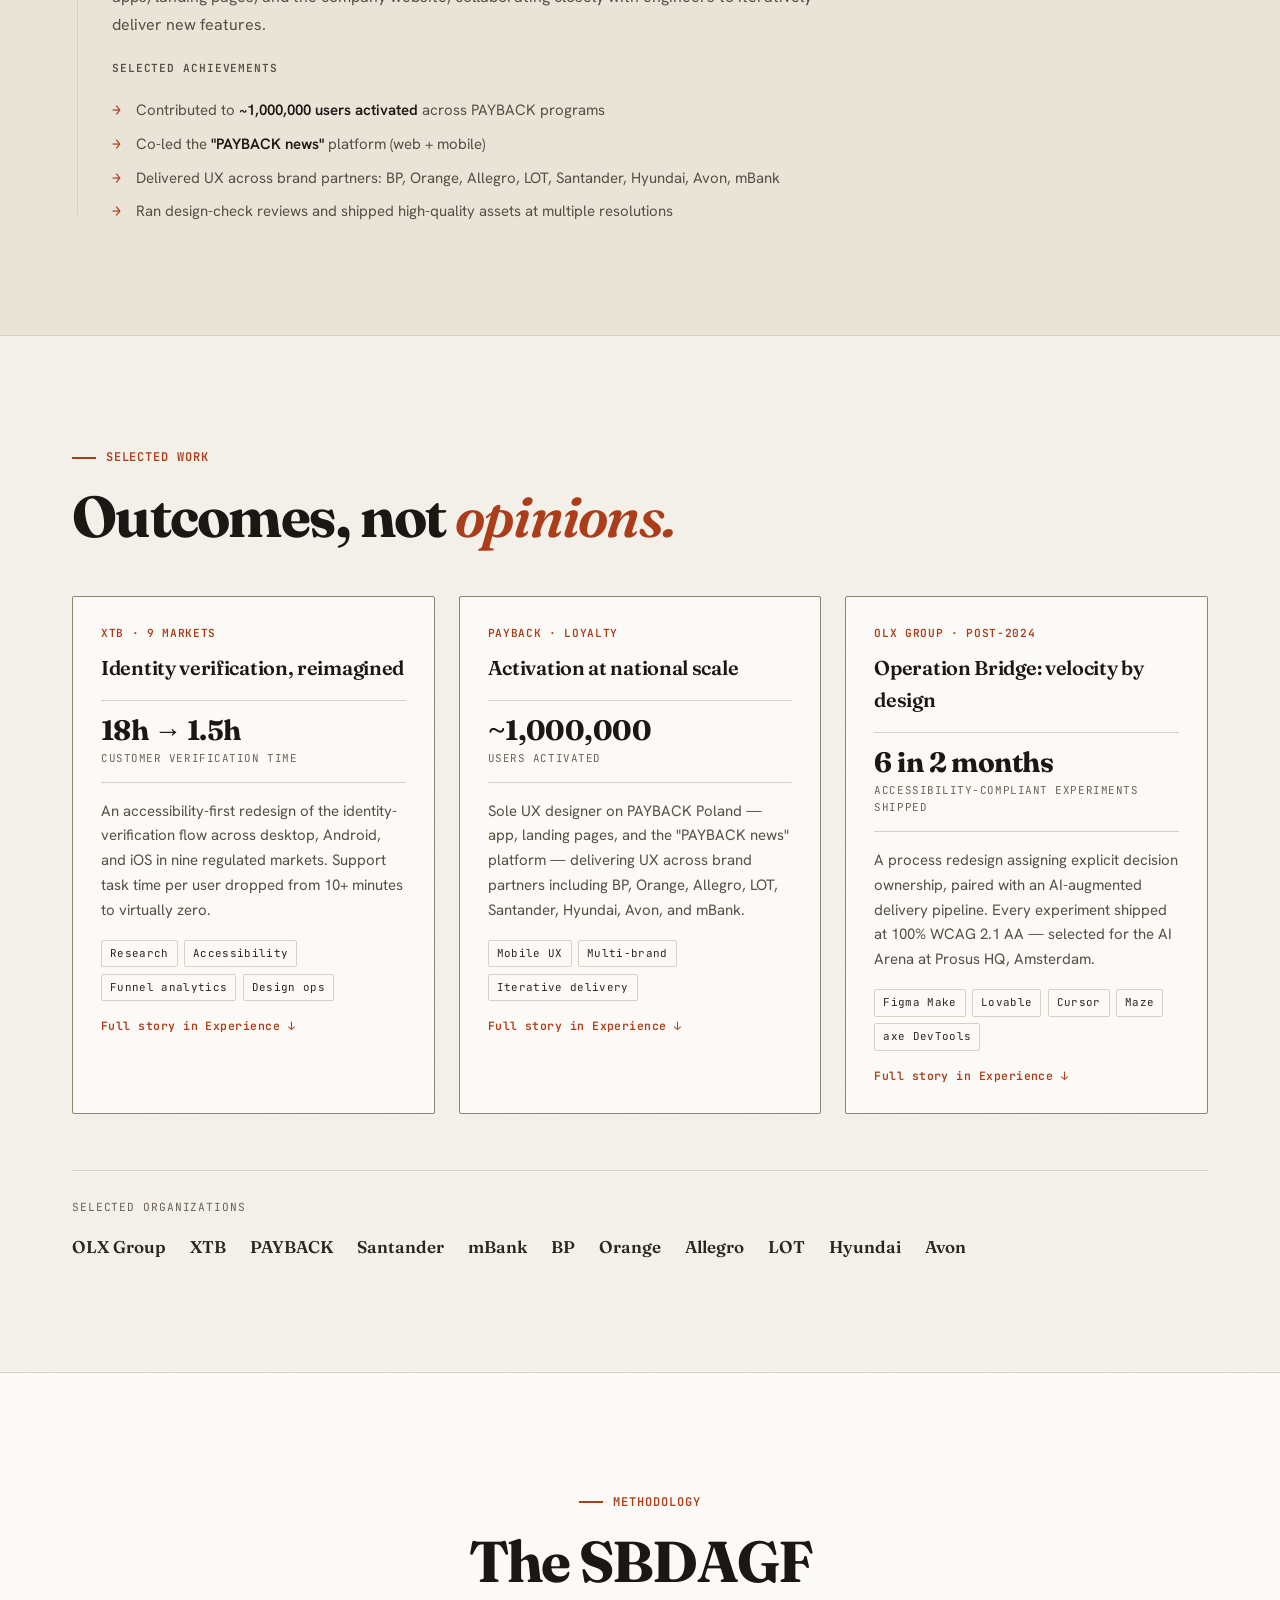
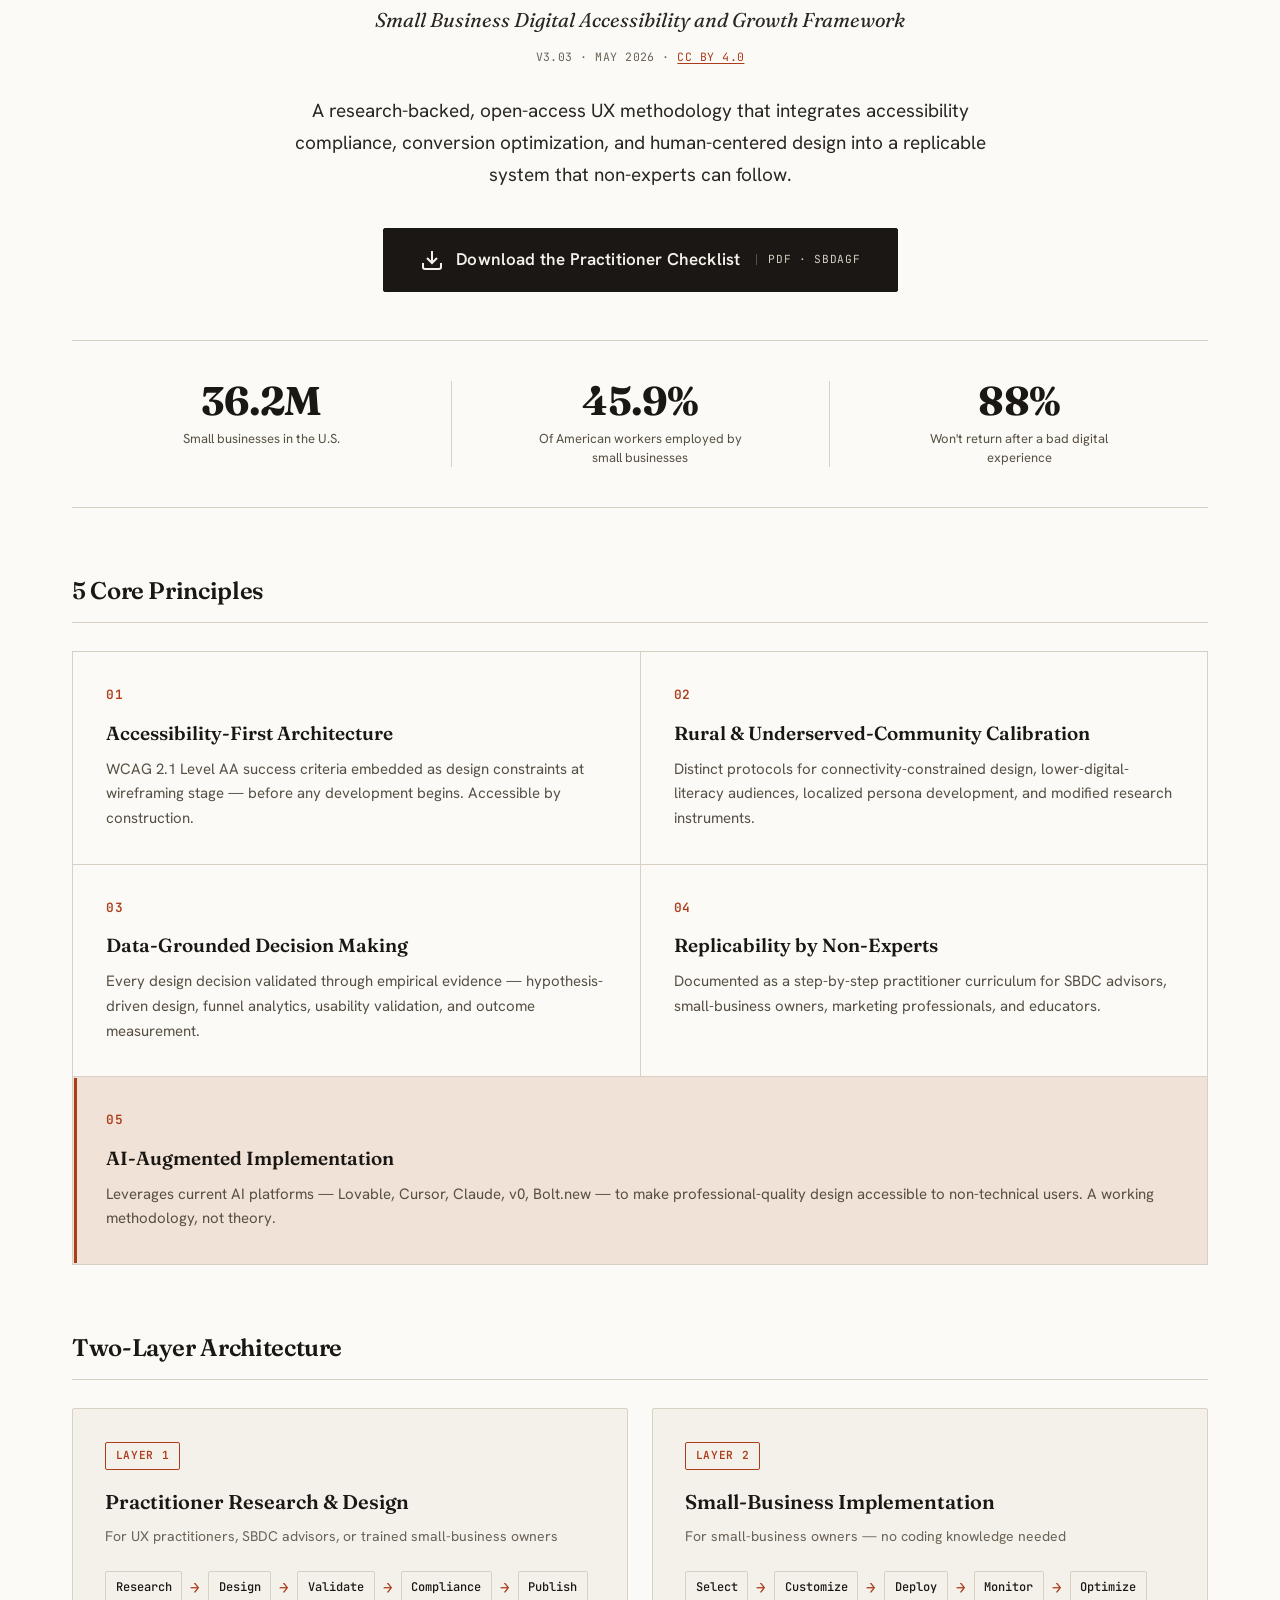
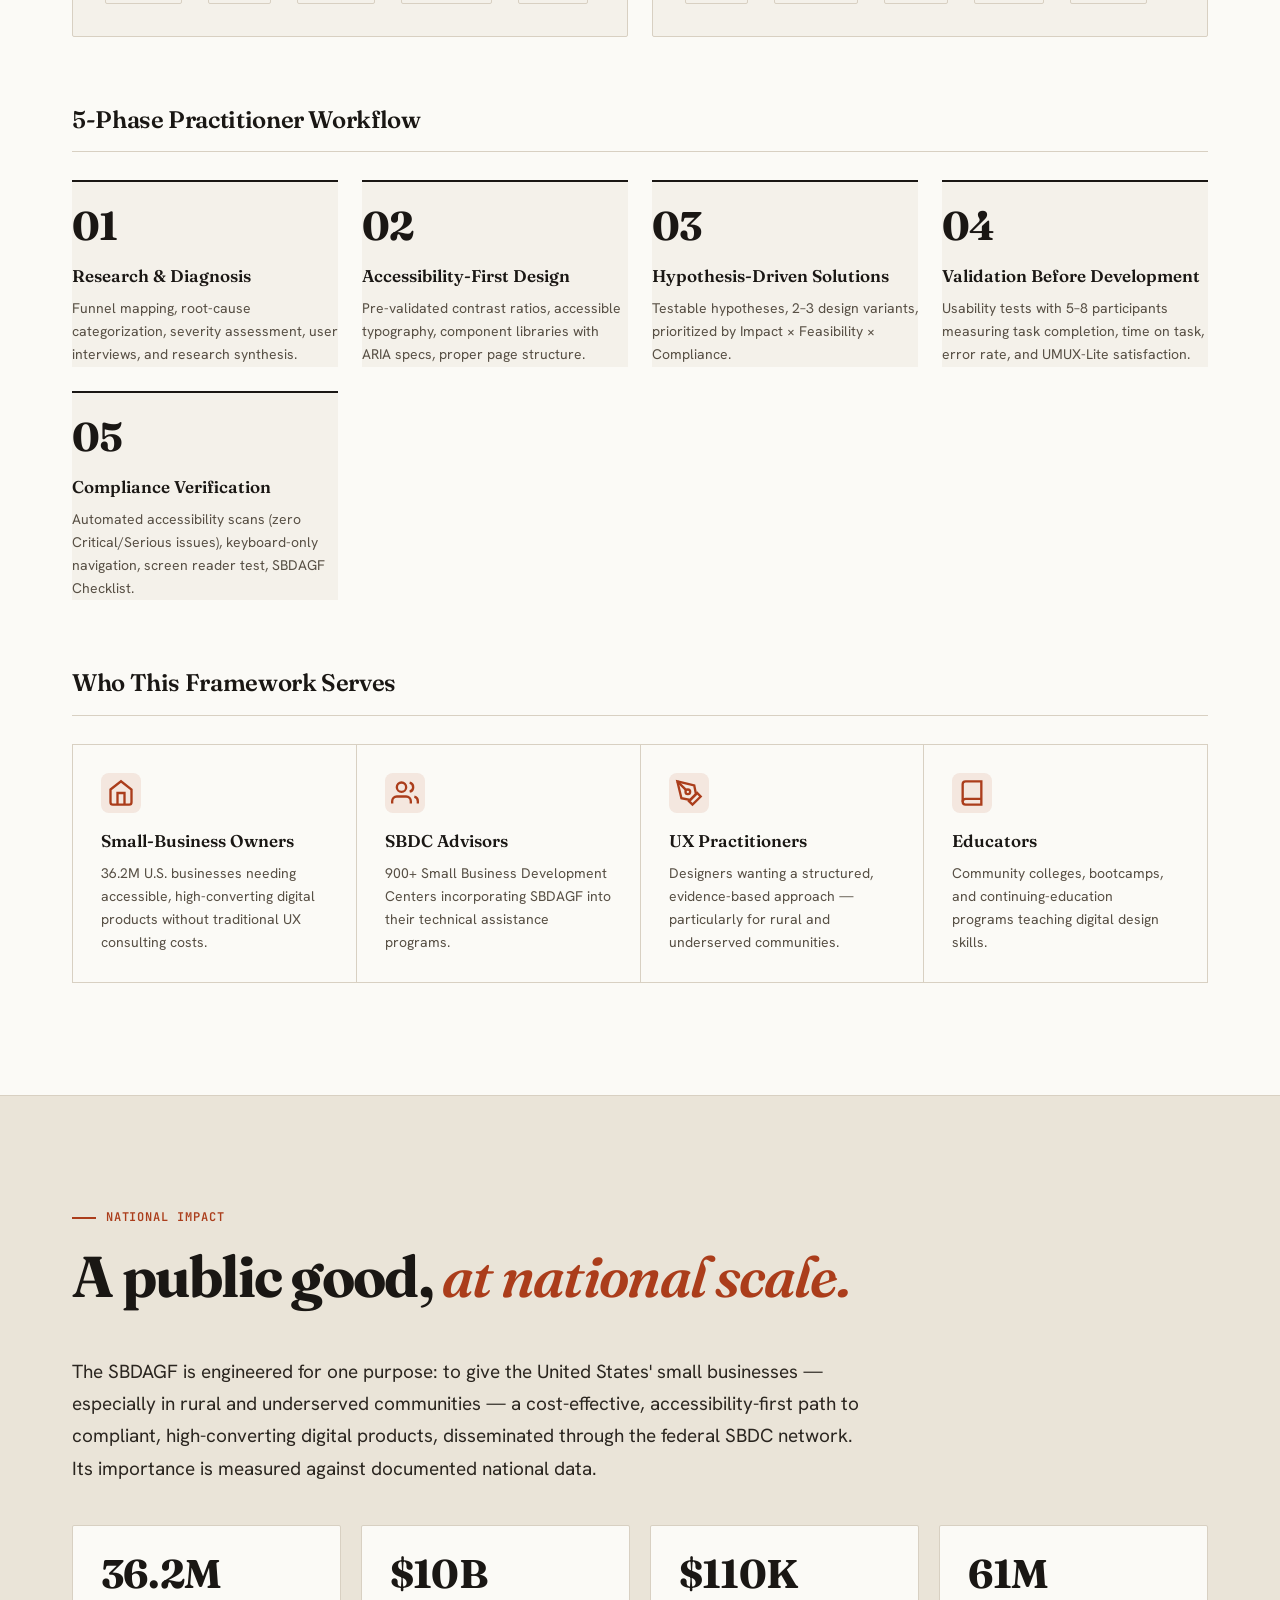
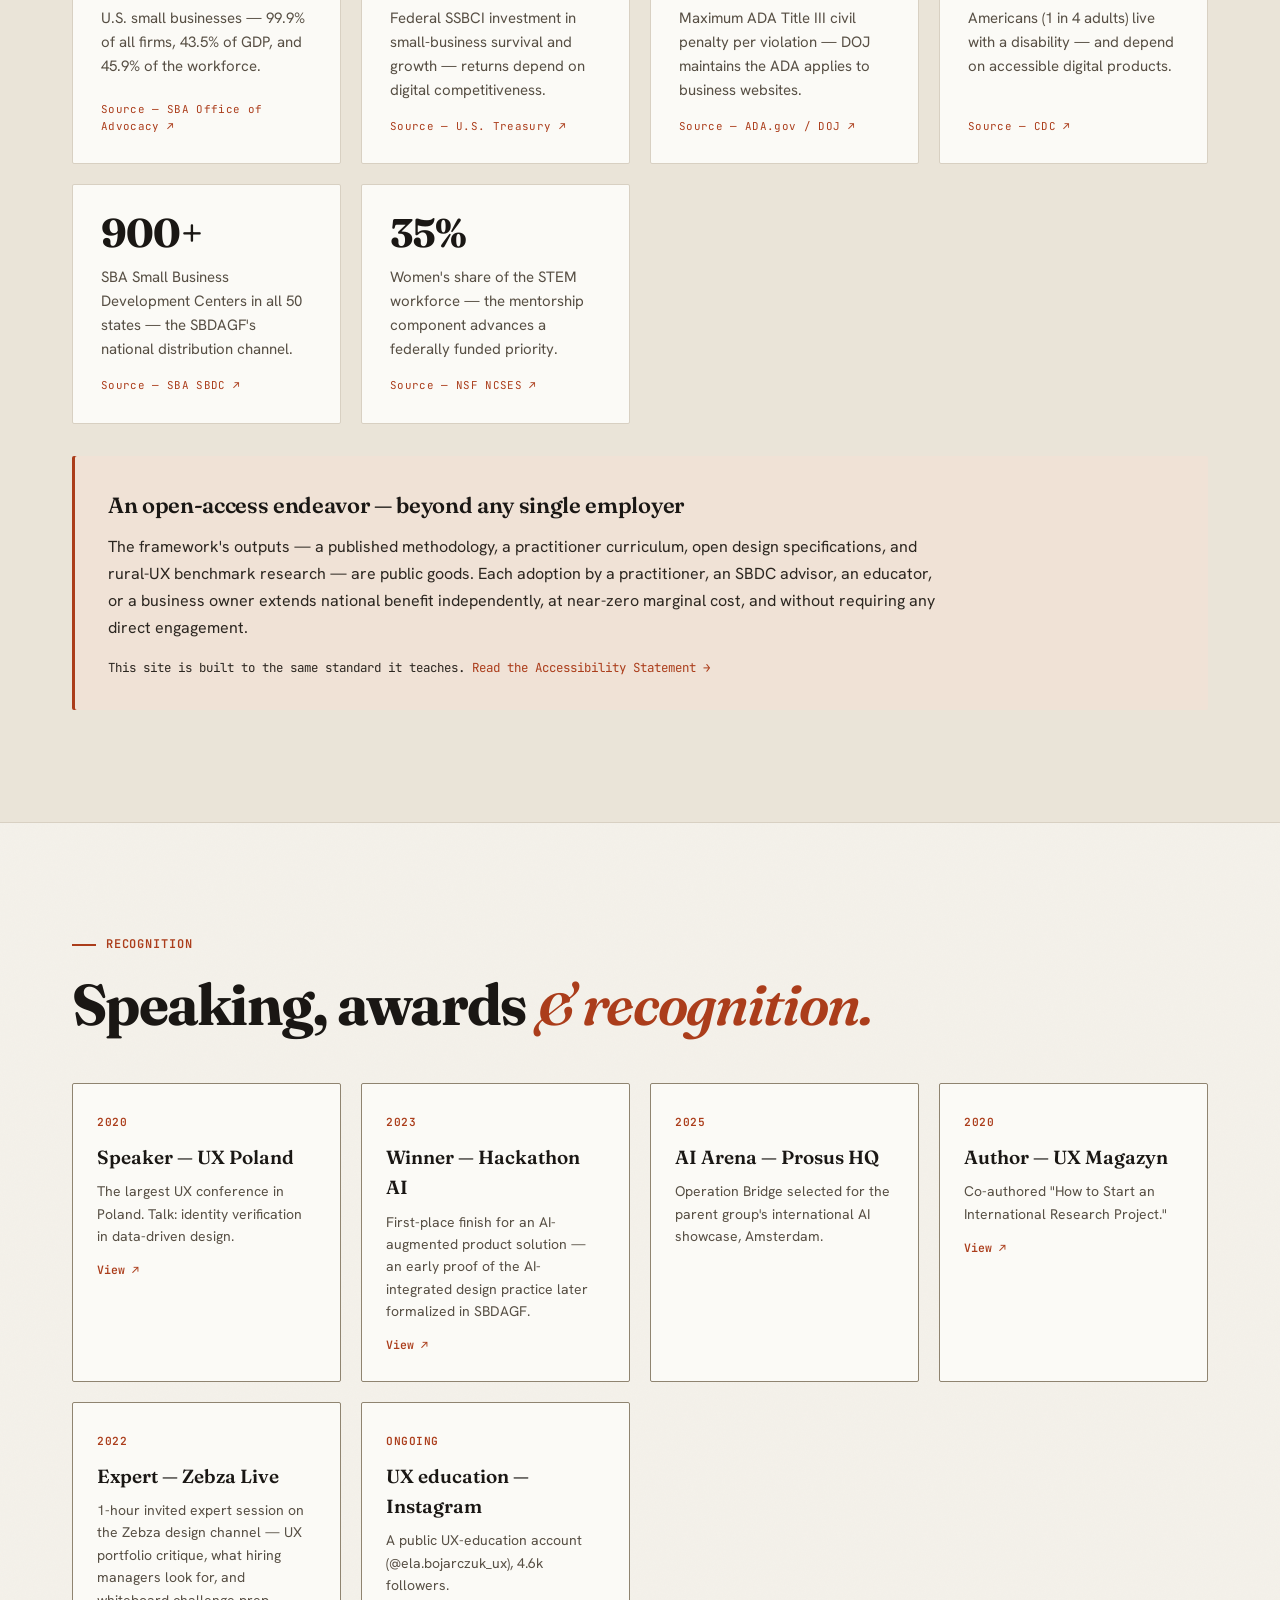
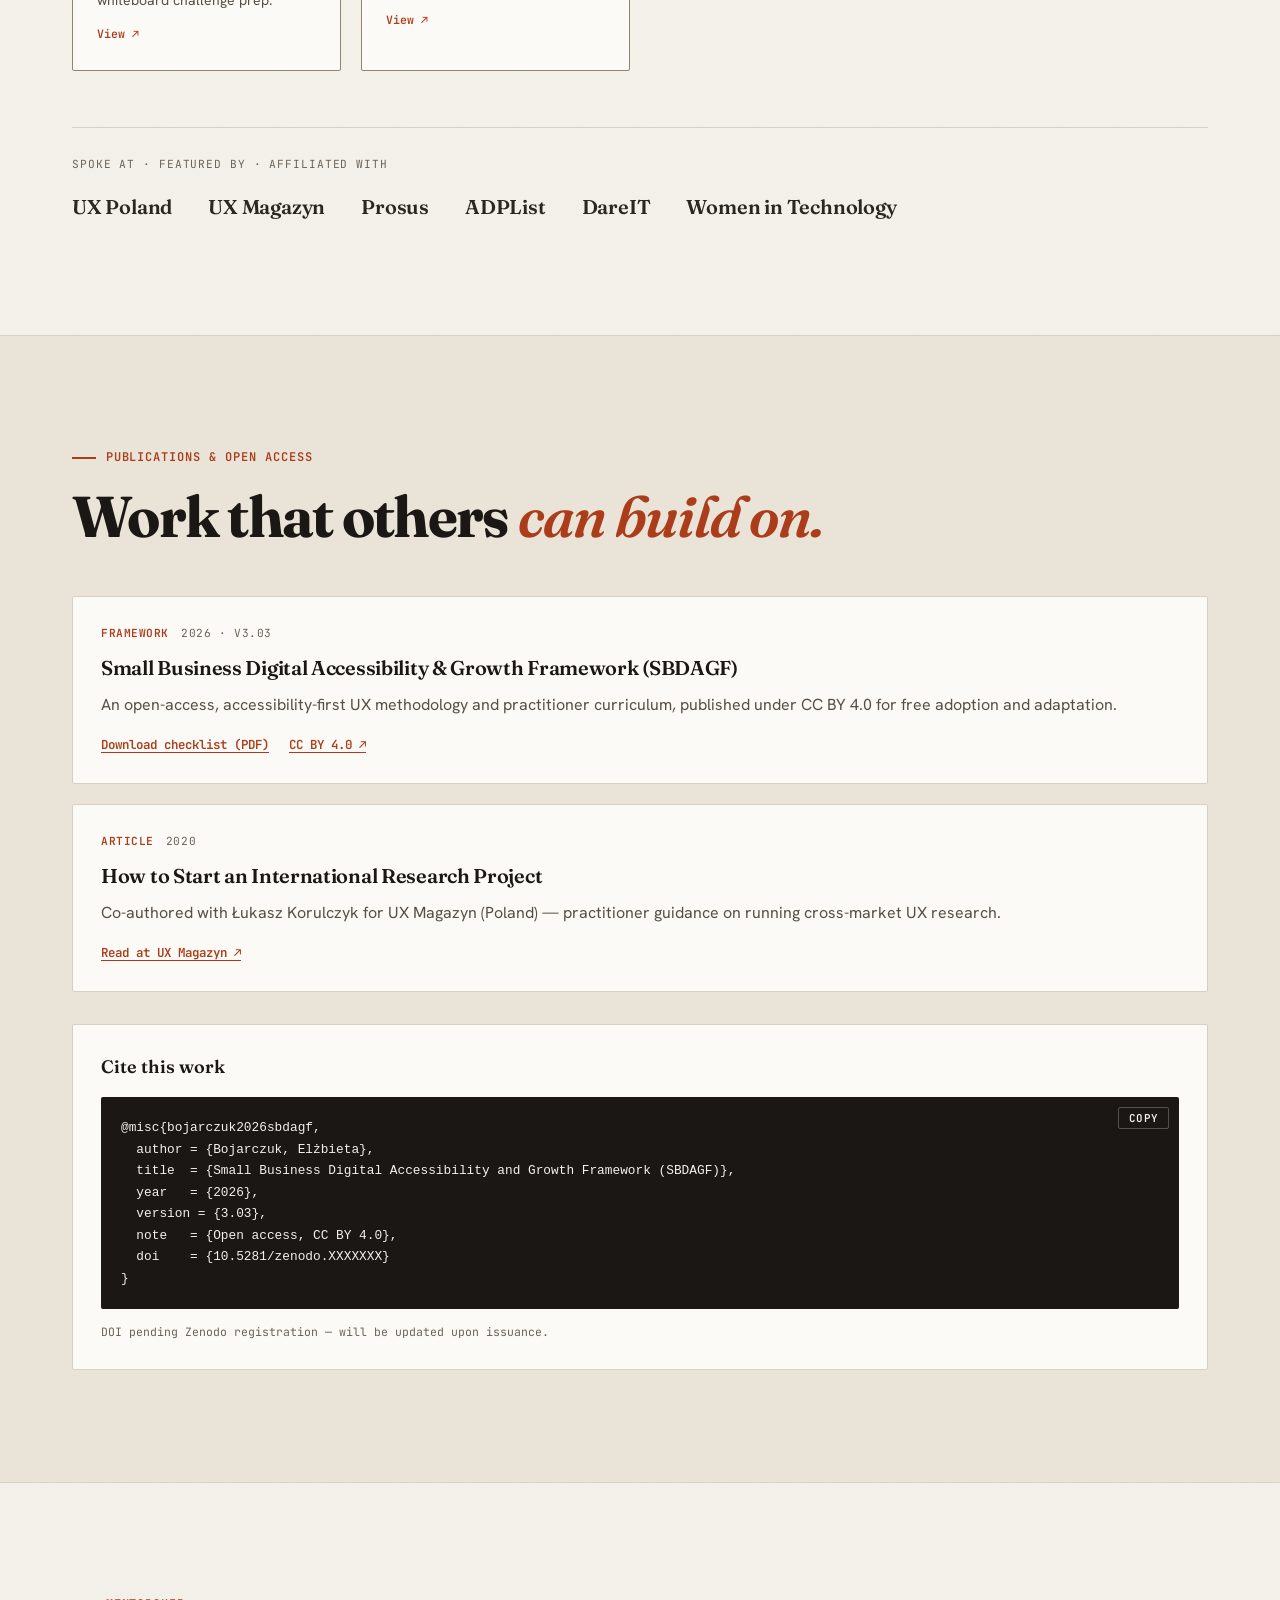
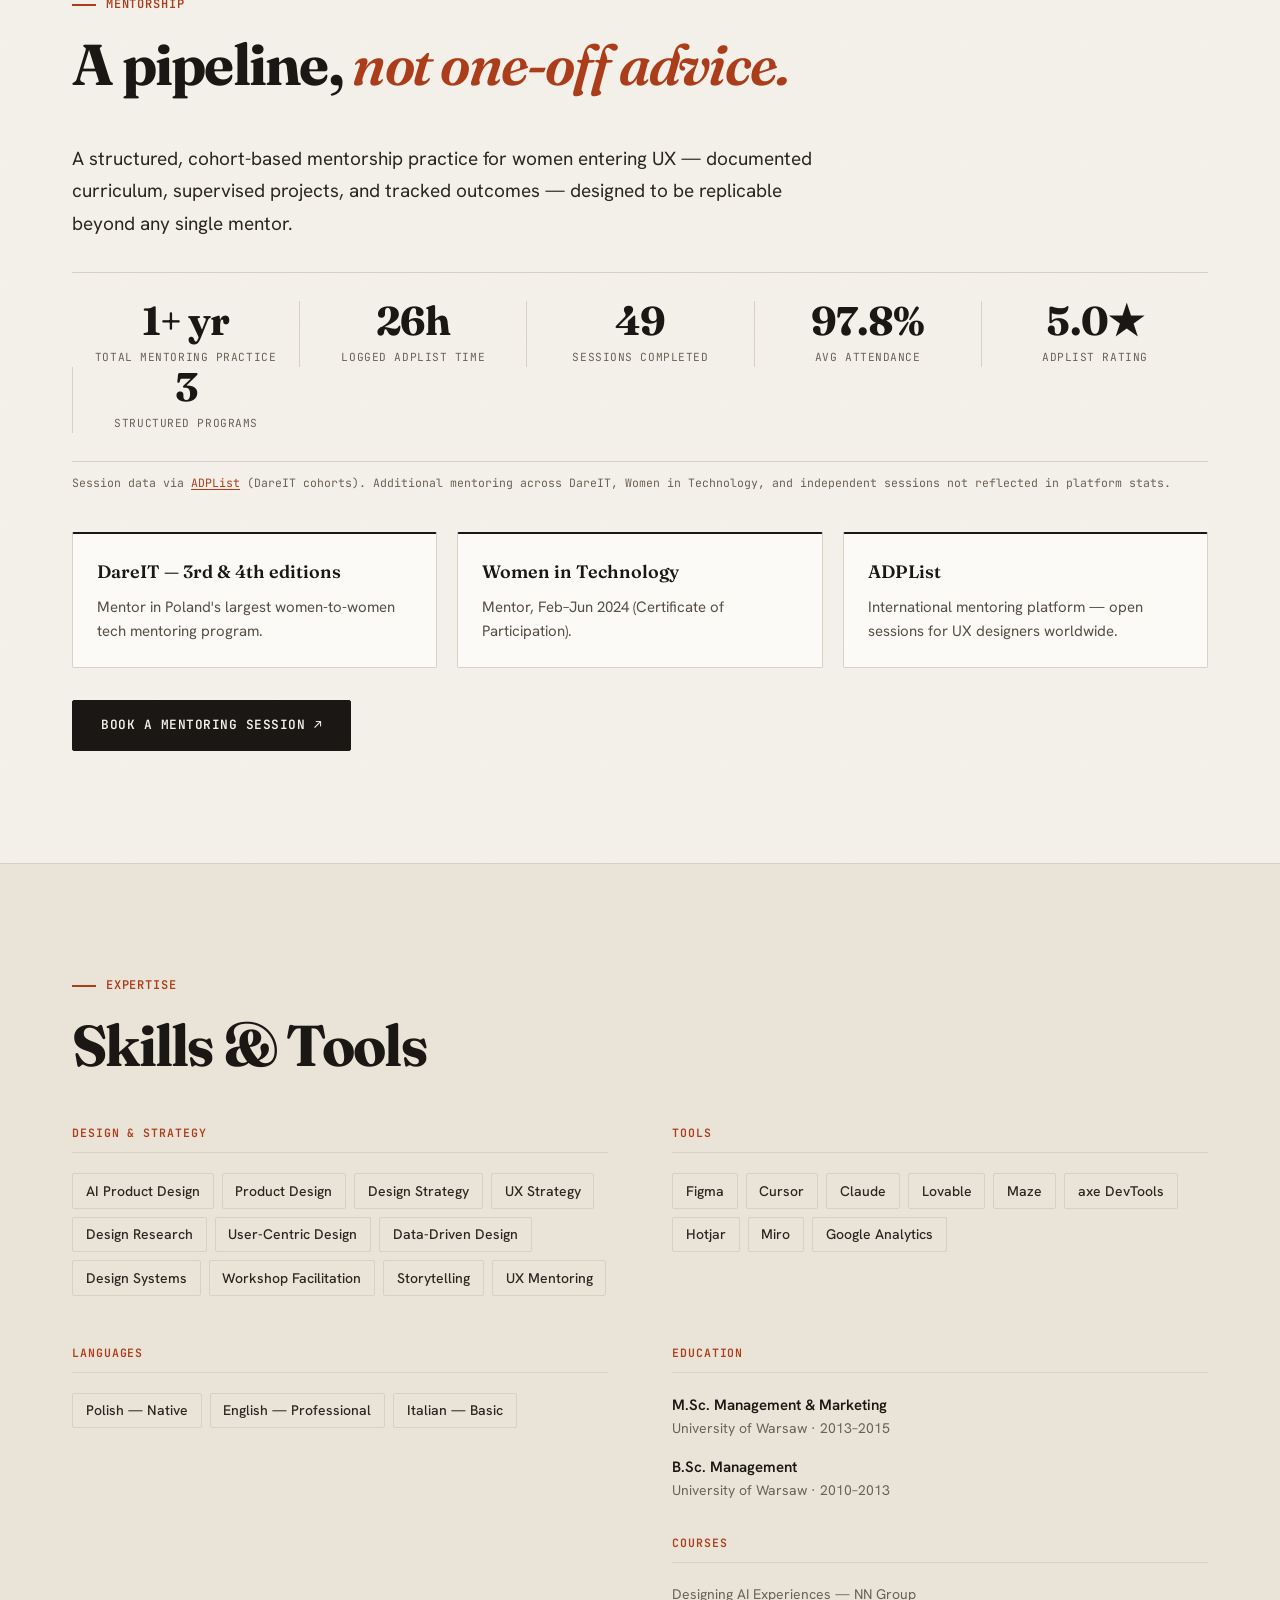
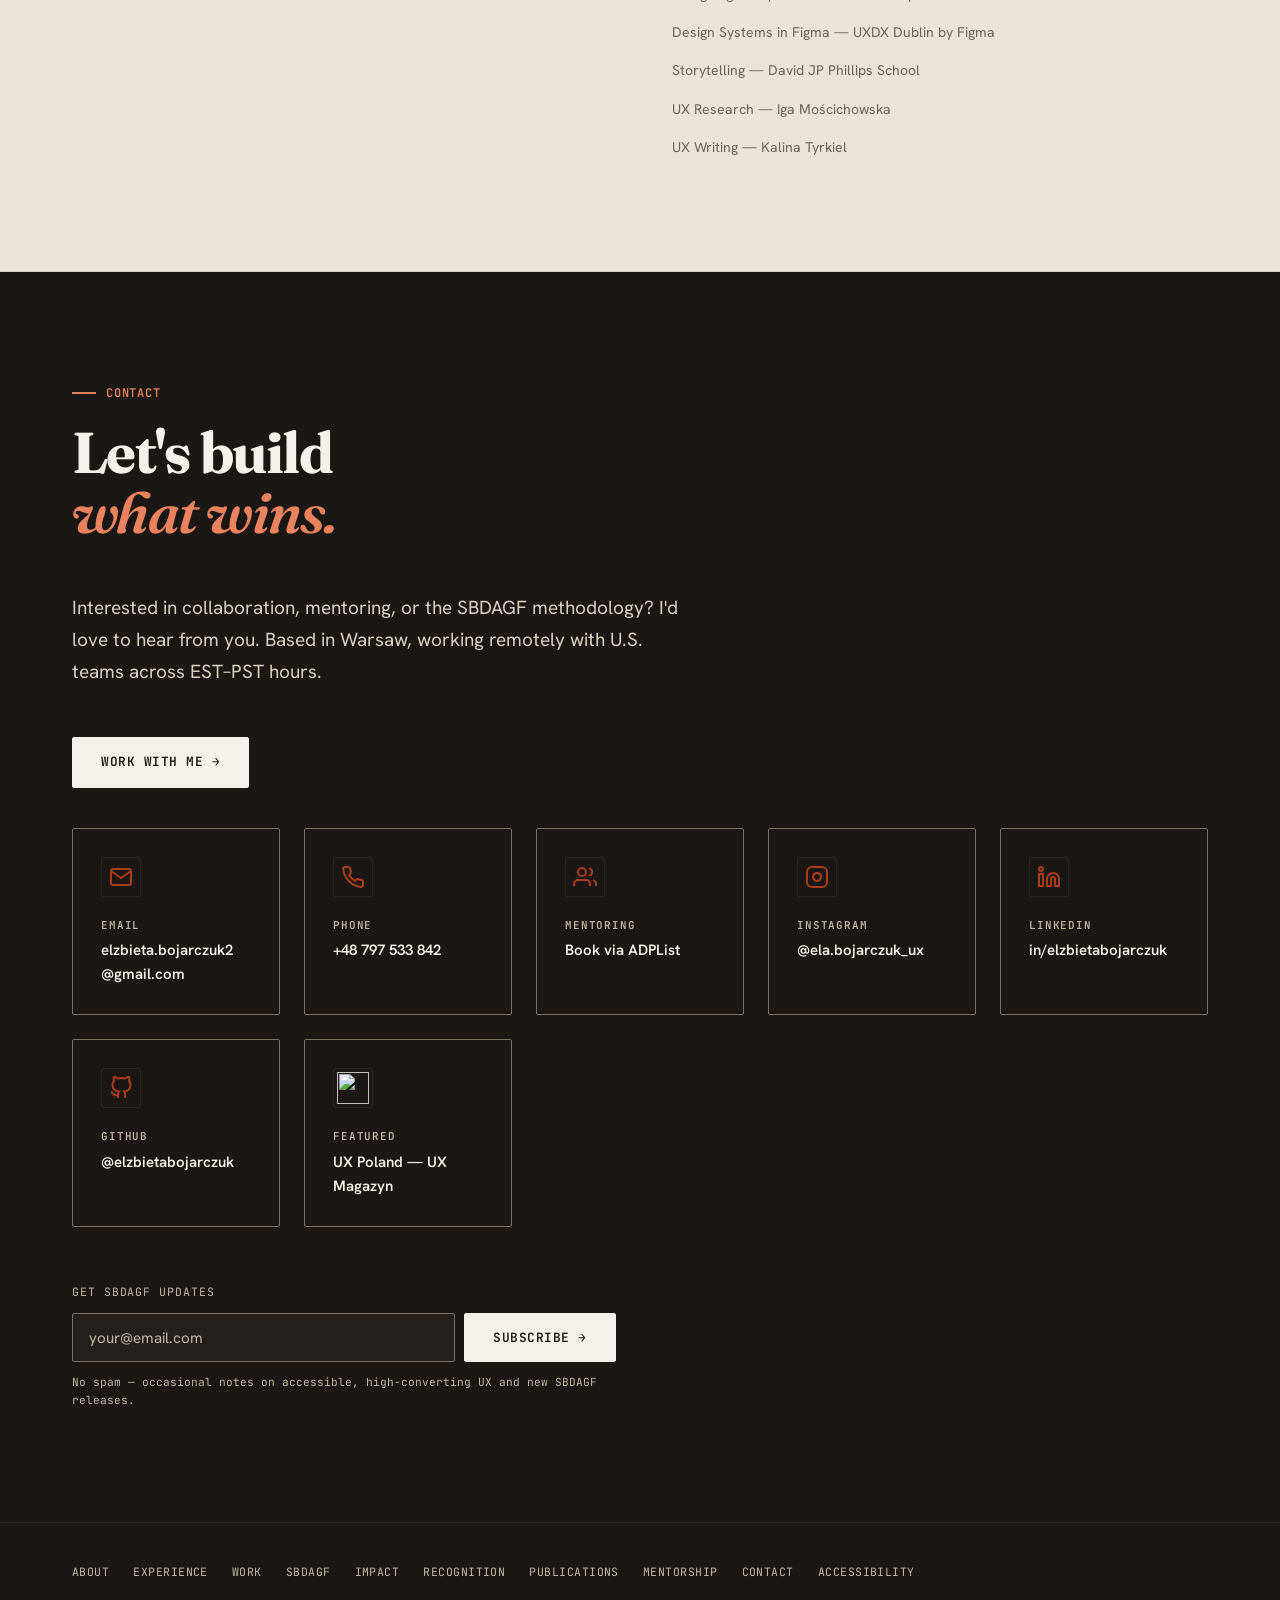
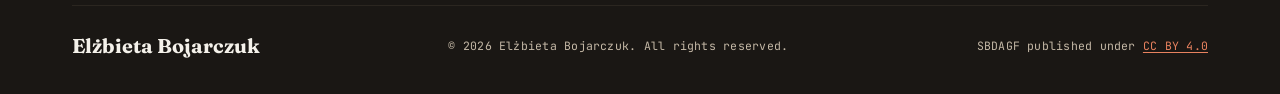
==== commit a39e4fef: "Clarify mentorship stats: 26h is ADPList-only, add 1+ yr total practice 26h was only logged ADPList " ====
--- a/index.html
+++ b/index.html
@@ -202,10 +202,11 @@
             </div>
           </div>
           <div class="about-highlights reveal reveal--delay-1">
-            <div class="highlight-card">
+            <div class="highlight-card highlight-card--labeled">
               <div class="highlight-icon" aria-hidden="true">
                 <svg viewBox="0 0 24 24" fill="none" stroke="currentColor" stroke-width="2" width="22" height="22"><path d="M12 2l3.09 6.26L22 9.27l-5 4.87 1.18 6.88L12 17.77l-6.18 3.25L7 14.14 2 9.27l6.91-1.01L12 2z"/></svg>
               </div>
+              <span class="highlight-label">Selected Achievements</span>
               <span class="highlight-number">92%</span>
               <span class="highlight-text">ID Verification Time Reduction</span>
             </div>
@@ -213,8 +214,8 @@
               <div class="highlight-icon" aria-hidden="true">
                 <svg viewBox="0 0 24 24" fill="none" stroke="currentColor" stroke-width="2" width="22" height="22"><path d="M9 11l3 3L22 4"/><path d="M21 12v7a2 2 0 0 1-2 2H5a2 2 0 0 1-2-2V5a2 2 0 0 1 2-2h11"/></svg>
               </div>
-              <span class="highlight-number">54</span>
-              <span class="highlight-text">Issue UX Audit Methodology</span>
+              <span class="highlight-number">55+</span>
+              <span class="highlight-text">Issues Found — Last UX Audit Result</span>
             </div>
             <div class="highlight-card">
               <div class="highlight-icon" aria-hidden="true">
@@ -248,7 +249,7 @@
               <ul class="achievement-list" aria-label="Key achievements">
                 <li><strong>7-figure</strong> documented revenue impact from process redesign</li>
                 <li><strong>6 accessibility-compliant experiments</strong> (100% WCAG 2.1 AA) shipped in 2 months</li>
-                <li><strong>54-issue</strong> systematic UX audit methodology for conversion optimization</li>
+                <li><strong>55+ issues</strong> found — systematic UX audit methodology for conversion optimization</li>
                 <li>Diagnosed and designed interventions for <strong>70%+</strong> drop-off rates in employer activation flows</li>
                 <li>Selected for the <strong>AI Arena at Prosus HQ</strong>, Amsterdam</li>
               </ul>
@@ -589,8 +590,8 @@
           </a>
           <a class="rec-card reveal reveal--delay-1" href="https://zebza.net/live-czego-brakuje-w-twoim-portfolio/" target="_blank" rel="noopener noreferrer">
             <span class="rec-year">2022</span>
-            <h3>Media — Zebza Live</h3>
-            <p>Invited interview on what makes a strong UX portfolio.</p>
+            <h3>Expert — Zebza Live</h3>
+            <p>1-hour invited expert session on the Zebza design channel — UX portfolio critique, what hiring managers look for, and whiteboard challenge prep.</p>
             <span class="rec-go" aria-hidden="true">View ↗</span>
           </a>
           <a class="rec-card reveal reveal--delay-2" href="https://instagram.com/ela.bojarczuk_ux" target="_blank" rel="noopener noreferrer">
@@ -663,12 +664,20 @@
 
         <div class="mentor-stats reveal" aria-label="Mentoring activity">
           <div class="mentor-stat">
-            <span class="mentor-stat-num">25+</span>
-            <span class="mentor-stat-label">Hours mentoring</span>
+            <span class="mentor-stat-num">1+ yr</span>
+            <span class="mentor-stat-label">Total mentoring practice</span>
           </div>
           <div class="mentor-stat">
-            <span class="mentor-stat-num">48</span>
+            <span class="mentor-stat-num">26h</span>
+            <span class="mentor-stat-label">Logged ADPList time</span>
+          </div>
+          <div class="mentor-stat">
+            <span class="mentor-stat-num">49</span>
             <span class="mentor-stat-label">Sessions completed</span>
+          </div>
+          <div class="mentor-stat">
+            <span class="mentor-stat-num">97.8%</span>
+            <span class="mentor-stat-label">Avg attendance</span>
           </div>
           <div class="mentor-stat">
             <span class="mentor-stat-num">5.0★</span>
@@ -679,7 +688,7 @@
             <span class="mentor-stat-label">Structured programs</span>
           </div>
         </div>
-        <p class="mentor-source reveal">Mentoring activity via <a href="https://adplist.org/mentors/elzbieta-bojarczuk" target="_blank" rel="noopener noreferrer">ADPList</a>.</p>
+        <p class="mentor-source reveal">Session data via <a href="https://adplist.org/mentors/elzbieta-bojarczuk" target="_blank" rel="noopener noreferrer">ADPList</a> (DareIT cohorts). Additional mentoring across DareIT, Women in Technology, and independent sessions not reflected in platform stats.</p>
 
         <div class="mentor-grid">
           <div class="mentor-card reveal">
--- a/style.css
+++ b/style.css
@@ -23,6 +23,9 @@
   --c-accent-h:  #8c3015;
   --c-accent-on-ink: #e8825f; /* AA on ink backgrounds */
   --c-accent-wash: #f0e2d6;
+  --c-narragansett:   #435155;   /* BM Narragansett Green HC-157 */
+  --c-narragansett-h: #364348;
+  --c-raindance:      #a7b3aa;   /* BM Raindance 1572 */
 
   --ff-display: 'Fraunces', Georgia, 'Times New Roman', serif;
   --ff-body:    'Hanken Grotesk', -apple-system, BlinkMacSystemFont, 'Segoe UI', sans-serif;
@@ -89,7 +92,7 @@
 
 /* ── Focus ── */
 *:focus-visible {
-  outline: 2px solid var(--c-accent);
+  outline: 2px solid var(--c-narragansett);
   outline-offset: 3px;
   border-radius: var(--r-sm);
 }
@@ -131,7 +134,7 @@
   text-decoration: none;
   transition: color 0.2s;
 }
-.nav-logo:hover { color: var(--c-accent); }
+.nav-logo:hover { color: var(--c-narragansett); }
 
 .nav-links {
   display: flex;
@@ -310,7 +313,9 @@
 .stat-card {
   padding: 1.5rem 1.5rem 0;
   border-left: 1px solid var(--c-rule);
-}
+  transition: background 0.25s;
+}
+.stat-card:hover { background: rgba(67, 81, 85, 0.04); }
 .stat-card:first-child { border-left: none; padding-left: 0; }
 
 .stat-number {
@@ -355,7 +360,7 @@
   transition: color 0.2s;
   z-index: 1;
 }
-.scroll-hint:hover { color: var(--c-accent); }
+.scroll-hint:hover { color: var(--c-narragansett); }
 
 @keyframes bounce {
   0%, 100% { transform: translateX(-50%) translateY(0); }
@@ -378,6 +383,7 @@
   text-decoration: none;
   border: 1.5px solid var(--c-ink);
   cursor: pointer;
+  position: relative;
   transition: background 0.22s var(--ease-smooth), color 0.22s, border-color 0.22s, transform 0.22s;
   min-height: 44px;
   white-space: nowrap;
@@ -387,8 +393,8 @@
   color: var(--c-bg);
 }
 .btn-primary:hover, .btn-primary:focus-visible {
-  background: var(--c-accent);
-  border-color: var(--c-accent);
+  background: var(--c-narragansett);
+  border-color: var(--c-narragansett);
   transform: translateY(-2px);
 }
 .btn-outline {
@@ -397,8 +403,8 @@
   border-color: var(--c-rule-strong);
 }
 .btn-outline:hover, .btn-outline:focus-visible {
-  border-color: var(--c-accent);
-  color: var(--c-accent);
+  border-color: var(--c-raindance);
+  color: var(--c-narragansett);
   transform: translateY(-2px);
 }
 
@@ -516,10 +522,18 @@
   grid-template-rows: auto auto;
   column-gap: 1rem;
   align-items: center;
-  transition: padding-left 0.25s var(--ease-smooth);
+  transition: padding-left 0.25s var(--ease-smooth), border-top-color 0.25s;
+}
+.highlight-card--labeled {
+  grid-template-rows: auto auto auto;
+  position: relative;
+  padding-top: 2rem;
+}
+.highlight-card--labeled .highlight-icon {
+  grid-row: span 3;
 }
 .about-highlights .highlight-card:last-child { border-bottom: 1px solid var(--c-rule); }
-.highlight-card:hover { padding-left: 0.5rem; }
+.highlight-card:hover { padding-left: 0.5rem; border-top-color: var(--c-raindance); }
 
 .highlight-icon {
   grid-row: span 2;
@@ -538,6 +552,22 @@
   font-size: 1.875rem;
   font-weight: 700;
   color: var(--c-ink);
+  line-height: 1;
+}
+.highlight-label {
+  position: absolute;
+  top: 0;
+  left: 0;
+  transform: translateY(-50%);
+  background: var(--c-bg);
+  padding-right: 0.75rem;
+  font-family: var(--ff-display);
+  font-style: italic;
+  font-size: 0.6875rem;
+  font-weight: 600;
+  letter-spacing: 0.04em;
+  text-transform: uppercase;
+  color: var(--c-accent);
   line-height: 1;
 }
 .highlight-text {
@@ -565,13 +595,18 @@
 .timeline-item {
   position: relative;
   padding-bottom: 3.5rem;
-}
+  transition: padding-left 0.3s var(--ease-smooth);
+}
+.timeline-item:hover { padding-left: 0.5rem; }
+.timeline-item:hover .timeline-dot { background: var(--c-narragansett); border-color: var(--c-narragansett); }
+.timeline-item:hover .timeline-role { color: var(--c-narragansett); }
 .timeline-item:last-child { padding-bottom: 0; }
 
 .timeline-dot {
   position: absolute;
   left: -2.5rem;
   top: 0.4rem;
+  transition: background 0.3s, border-color 0.3s;
   width: 11px;
   height: 11px;
   background: var(--c-accent);
@@ -611,6 +646,7 @@
   font-family: var(--ff-display);
   font-size: 1.5rem;
   font-weight: 700;
+  transition: color 0.3s;
   letter-spacing: -0.015em;
   color: var(--c-ink);
   margin-bottom: 0.75rem;
@@ -702,13 +738,14 @@
   background: var(--c-ink);
   border: 1.5px solid var(--c-ink);
   border-radius: var(--r-sm);
+  position: relative;
   min-height: 56px;
   transition: background 0.25s var(--ease-smooth), border-color 0.25s, transform 0.25s var(--ease-smooth);
 }
 .pdf-download:hover,
 .pdf-download:focus-visible {
-  background: var(--c-accent);
-  border-color: var(--c-accent);
+  background: var(--c-narragansett);
+  border-color: var(--c-narragansett);
   transform: translateY(-2px);
 }
 
@@ -793,17 +830,18 @@
 
 .principle-card {
   background: var(--c-surface);
+  border: 1px solid transparent;
   padding: 2rem;
-  transition: background 0.25s;
+  transition: background 0.25s, border-color 0.25s, transform 0.25s var(--ease-smooth);
   position: relative;
 }
-.principle-card:hover { background: var(--c-bg); }
+.principle-card:hover { background: var(--c-bg); border-color: var(--c-raindance); transform: translateY(-2px); }
 
 .principle-card--accent {
   background: var(--c-accent-wash);
   box-shadow: inset 3px 0 0 var(--c-accent);
 }
-.principle-card--accent:hover { background: #ecdccc; }
+.principle-card--accent:hover { background: var(--c-accent-wash); border-color: var(--c-raindance); }
 .principle-card--accent h4 { color: var(--c-ink); }
 .principle-card--accent p { color: var(--c-muted); }
 
@@ -907,7 +945,7 @@
   padding: 1.5rem 0 0;
   transition: border-color 0.25s;
 }
-.phase-card:hover { border-color: var(--c-accent); }
+.phase-card:hover { border-color: var(--c-raindance); }
 
 .phase-num {
   font-family: var(--ff-display);
@@ -919,7 +957,7 @@
   margin-bottom: 1rem;
   letter-spacing: -0.02em;
 }
-.phase-card:hover .phase-num { color: var(--c-accent); }
+.phase-card:hover .phase-num { color: var(--c-narragansett); }
 
 .phase-card h4 {
   font-family: var(--ff-display);
@@ -946,9 +984,9 @@
 .audience-card {
   background: var(--c-surface);
   padding: 1.75rem;
-  transition: background 0.25s;
-}
-.audience-card:hover { background: var(--c-bg); }
+  transition: background 0.25s, transform 0.25s var(--ease-smooth);
+}
+.audience-card:hover { background: var(--c-bg); transform: translateY(-3px); }
 
 .audience-icon {
   display: flex;
@@ -1012,7 +1050,7 @@
   transition: border-color 0.2s, color 0.2s, background 0.2s;
 }
 .tag-list li:hover {
-  border-color: var(--c-ink);
+  border-color: var(--c-narragansett);
   background: var(--c-ink);
   color: var(--c-bg);
 }
@@ -1087,7 +1125,7 @@
   transition: border-color 0.25s, transform 0.25s var(--ease-smooth), background 0.25s;
 }
 .contact-card:hover, .contact-card:focus-visible {
-  border-color: var(--c-accent);
+  border-color: var(--c-raindance);
   background: var(--c-ink-soft);
   transform: translateY(-3px);
 }
@@ -1104,7 +1142,7 @@
   margin-bottom: 1rem;
   transition: border-color 0.25s;
 }
-.contact-card:hover .contact-icon-wrap { border-color: var(--c-accent); }
+.contact-card:hover .contact-icon-wrap { border-color: var(--c-raindance); }
 
 .contact-logo {
   width: 100%;
@@ -1182,7 +1220,7 @@
   padding: 1.75rem;
   transition: border-color 0.25s, transform 0.25s var(--ease-smooth);
 }
-.case-card:hover { border-color: var(--c-ink); transform: translateY(-3px); }
+.case-card:hover { border-color: var(--c-narragansett); transform: translateY(-3px); }
 .case-tag {
   font-family: var(--ff-mono);
   font-size: 0.7rem;
@@ -1293,7 +1331,9 @@
   padding: 1.75rem;
   display: flex;
   flex-direction: column;
-}
+  transition: border-color 0.25s, transform 0.25s var(--ease-smooth);
+}
+.impact-card:hover { border-color: var(--c-raindance); transform: translateY(-2px); }
 .impact-num {
   font-family: var(--ff-display);
   font-size: 2.5rem;
@@ -1356,7 +1396,7 @@
   color: inherit;
   transition: border-color 0.25s, transform 0.25s var(--ease-smooth);
 }
-a.rec-card:hover, a.rec-card:focus-visible { border-color: var(--c-accent); transform: translateY(-3px); }
+a.rec-card:hover, a.rec-card:focus-visible { border-color: var(--c-raindance); transform: translateY(-3px); }
 .rec-year {
   font-family: var(--ff-mono);
   font-size: 0.7rem;
@@ -1418,7 +1458,9 @@
   border: 1px solid var(--c-rule);
   border-radius: var(--r-sm);
   padding: 1.75rem;
-}
+  transition: border-color 0.25s, transform 0.25s var(--ease-smooth);
+}
+.pub-item:hover { border-color: var(--c-raindance); transform: translateY(-2px); }
 .pub-meta {
   display: flex;
   gap: 0.75rem;
@@ -1449,7 +1491,7 @@
   text-decoration: underline;
   text-underline-offset: 3px;
 }
-.pub-link:hover, .pub-link:focus-visible { color: var(--c-accent-h); }
+.pub-link:hover, .pub-link:focus-visible { color: var(--c-narragansett); }
 
 .cite-block {
   margin-top: 2rem;
@@ -1507,7 +1549,7 @@
 .mentor-lead { max-width: 48rem; margin-bottom: 2rem; }
 .mentor-stats {
   display: grid;
-  grid-template-columns: repeat(3, 1fr);
+  grid-template-columns: repeat(5, 1fr);
   border-top: 1px solid var(--c-rule);
   border-bottom: 1px solid var(--c-rule);
   padding: 1.75rem 0;
@@ -1551,7 +1593,9 @@
   border-radius: var(--r-sm);
   border-top: 2px solid var(--c-ink);
   padding: 1.5rem;
-}
+  transition: border-color 0.25s, transform 0.25s var(--ease-smooth);
+}
+.mentor-card:hover { border-color: var(--c-raindance); transform: translateY(-2px); }
 .mentor-card h3 {
   font-family: var(--ff-display);
   font-size: 1.125rem;
@@ -1830,7 +1874,7 @@
   cursor: pointer;
   border-radius: var(--r-sm);
 }
-.modal-close:hover { color: var(--c-accent); }
+.modal-close:hover { color: var(--c-narragansett); }
 .modal-kicker {
   font-family: var(--ff-mono);
   font-size: 0.72rem;
@@ -1924,12 +1968,76 @@
   transition: opacity 0.25s var(--ease-smooth), transform 0.25s var(--ease-smooth), background 0.2s;
 }
 .to-top.visible { opacity: 1; visibility: visible; transform: none; }
-.to-top:hover, .to-top:focus-visible { background: var(--c-accent); }
+.to-top:hover, .to-top:focus-visible { background: var(--c-narragansett); }
 @media (max-width: 48rem) {
   .to-top {
     right: max(1rem, env(safe-area-inset-right));
     bottom: max(1rem, env(safe-area-inset-bottom));
   }
+}
+
+/* ══ INTERACTIVE ENHANCEMENTS ════════════ */
+
+.scroll-progress {
+  position: fixed;
+  top: 0;
+  left: 0;
+  height: 2px;
+  width: 0%;
+  background: var(--c-narragansett);
+  z-index: 9999;
+  pointer-events: none;
+  transition: width 0.08s linear;
+}
+
+.cursor-dot {
+  position: fixed;
+  top: 0;
+  left: 0;
+  width: 10px;
+  height: 10px;
+  background: var(--c-narragansett);
+  border-radius: 50%;
+  pointer-events: none;
+  z-index: 99998;
+  opacity: 0.55;
+  mix-blend-mode: multiply;
+  transition: width 0.2s var(--ease-smooth), height 0.2s var(--ease-smooth), opacity 0.2s;
+  margin-top: -5px;
+  margin-left: -5px;
+}
+.cursor-dot.cursor-hover {
+  width: 22px;
+  height: 22px;
+  opacity: 0.3;
+  margin-top: -11px;
+  margin-left: -11px;
+}
+@media (hover: none) { .cursor-dot { display: none; } }
+
+.sparkle-particle {
+  position: fixed;
+  border-radius: 50%;
+  pointer-events: none;
+  z-index: 99999;
+  transform: translate(-50%, -50%);
+  animation: sparkle-burst 0.6s ease-out forwards;
+}
+@keyframes sparkle-burst {
+  0%   { transform: translate(-50%, -50%) scale(1);   opacity: 1; }
+  100% { transform: translate(calc(-50% + var(--dx)), calc(-50% + var(--dy))) scale(0); opacity: 0; }
+}
+
+.ripple {
+  position: absolute;
+  border-radius: 50%;
+  background: rgba(255, 255, 255, 0.28);
+  pointer-events: none;
+  animation: ripple-expand 0.55s ease-out forwards;
+}
+@keyframes ripple-expand {
+  from { transform: scale(0); opacity: 1; }
+  to   { transform: scale(2.8); opacity: 0; }
 }
 
 /* ══ PRINT ═══════════════════════════════ */
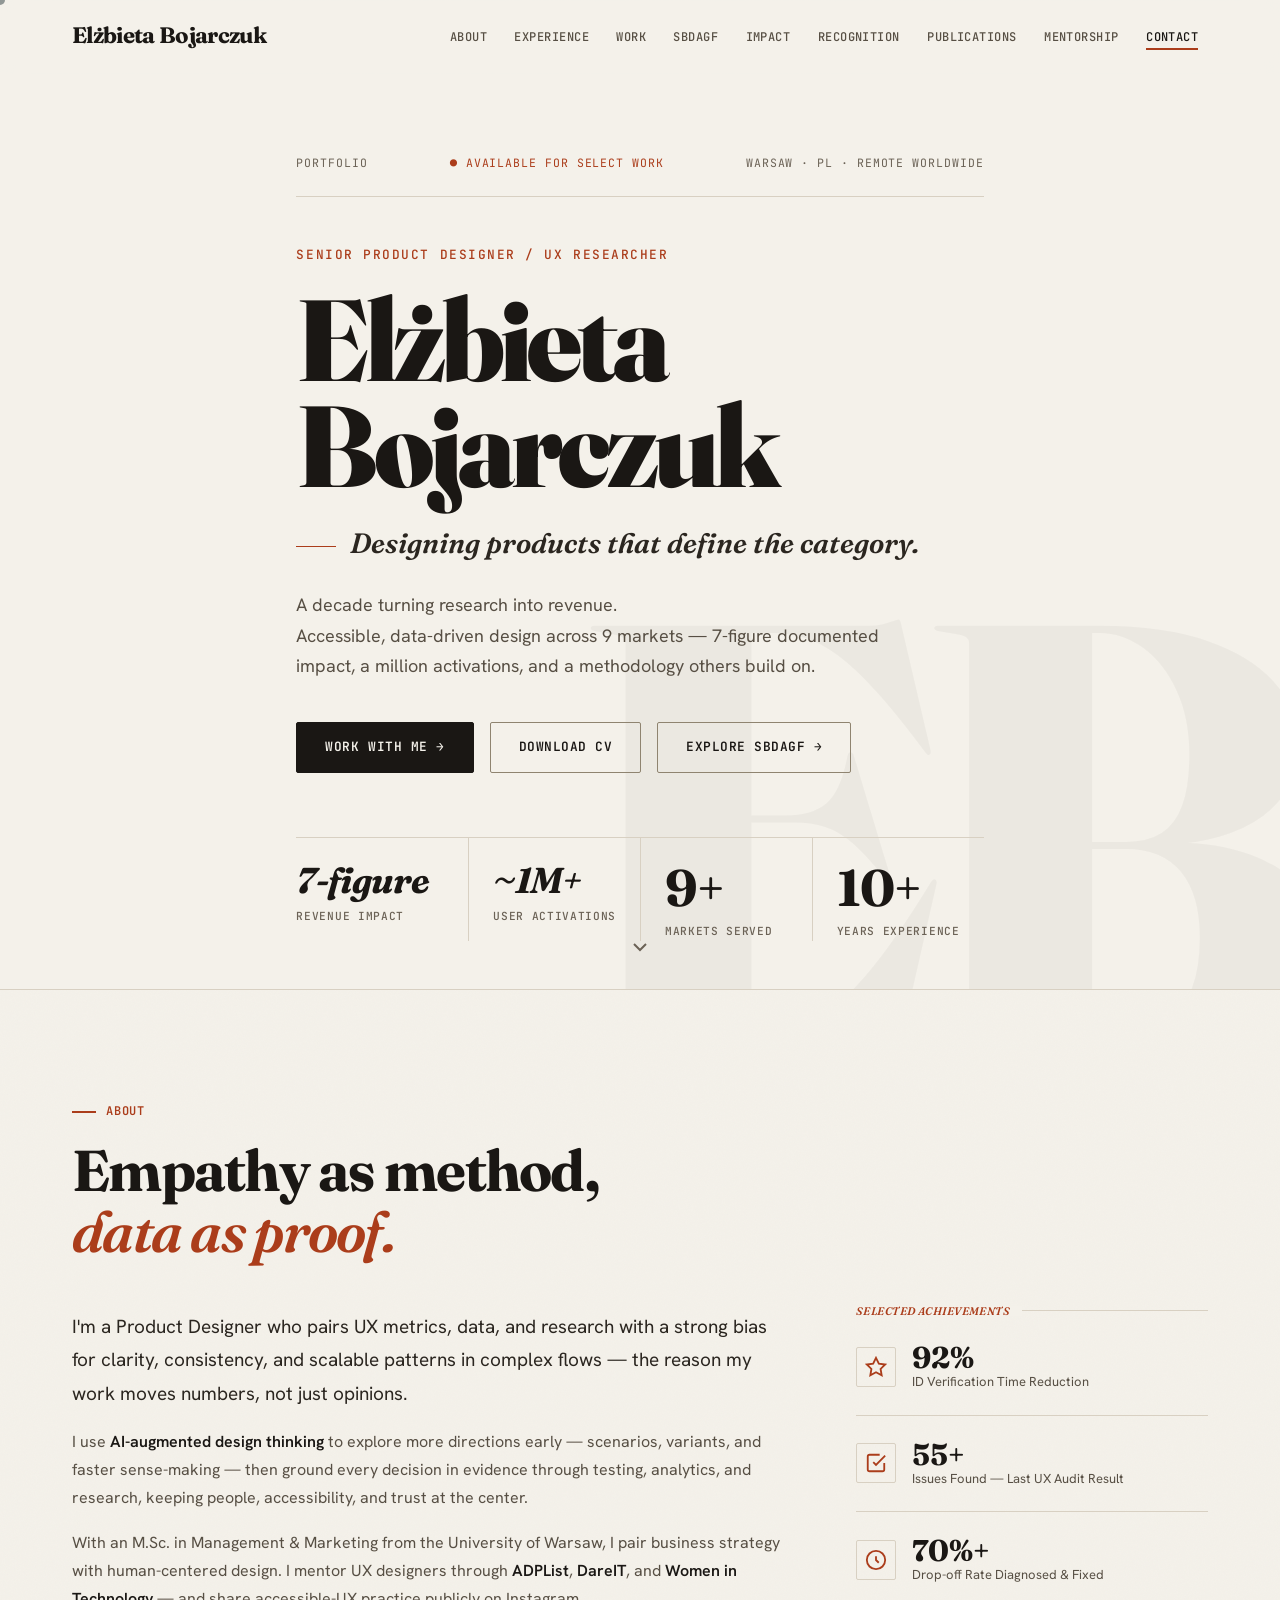
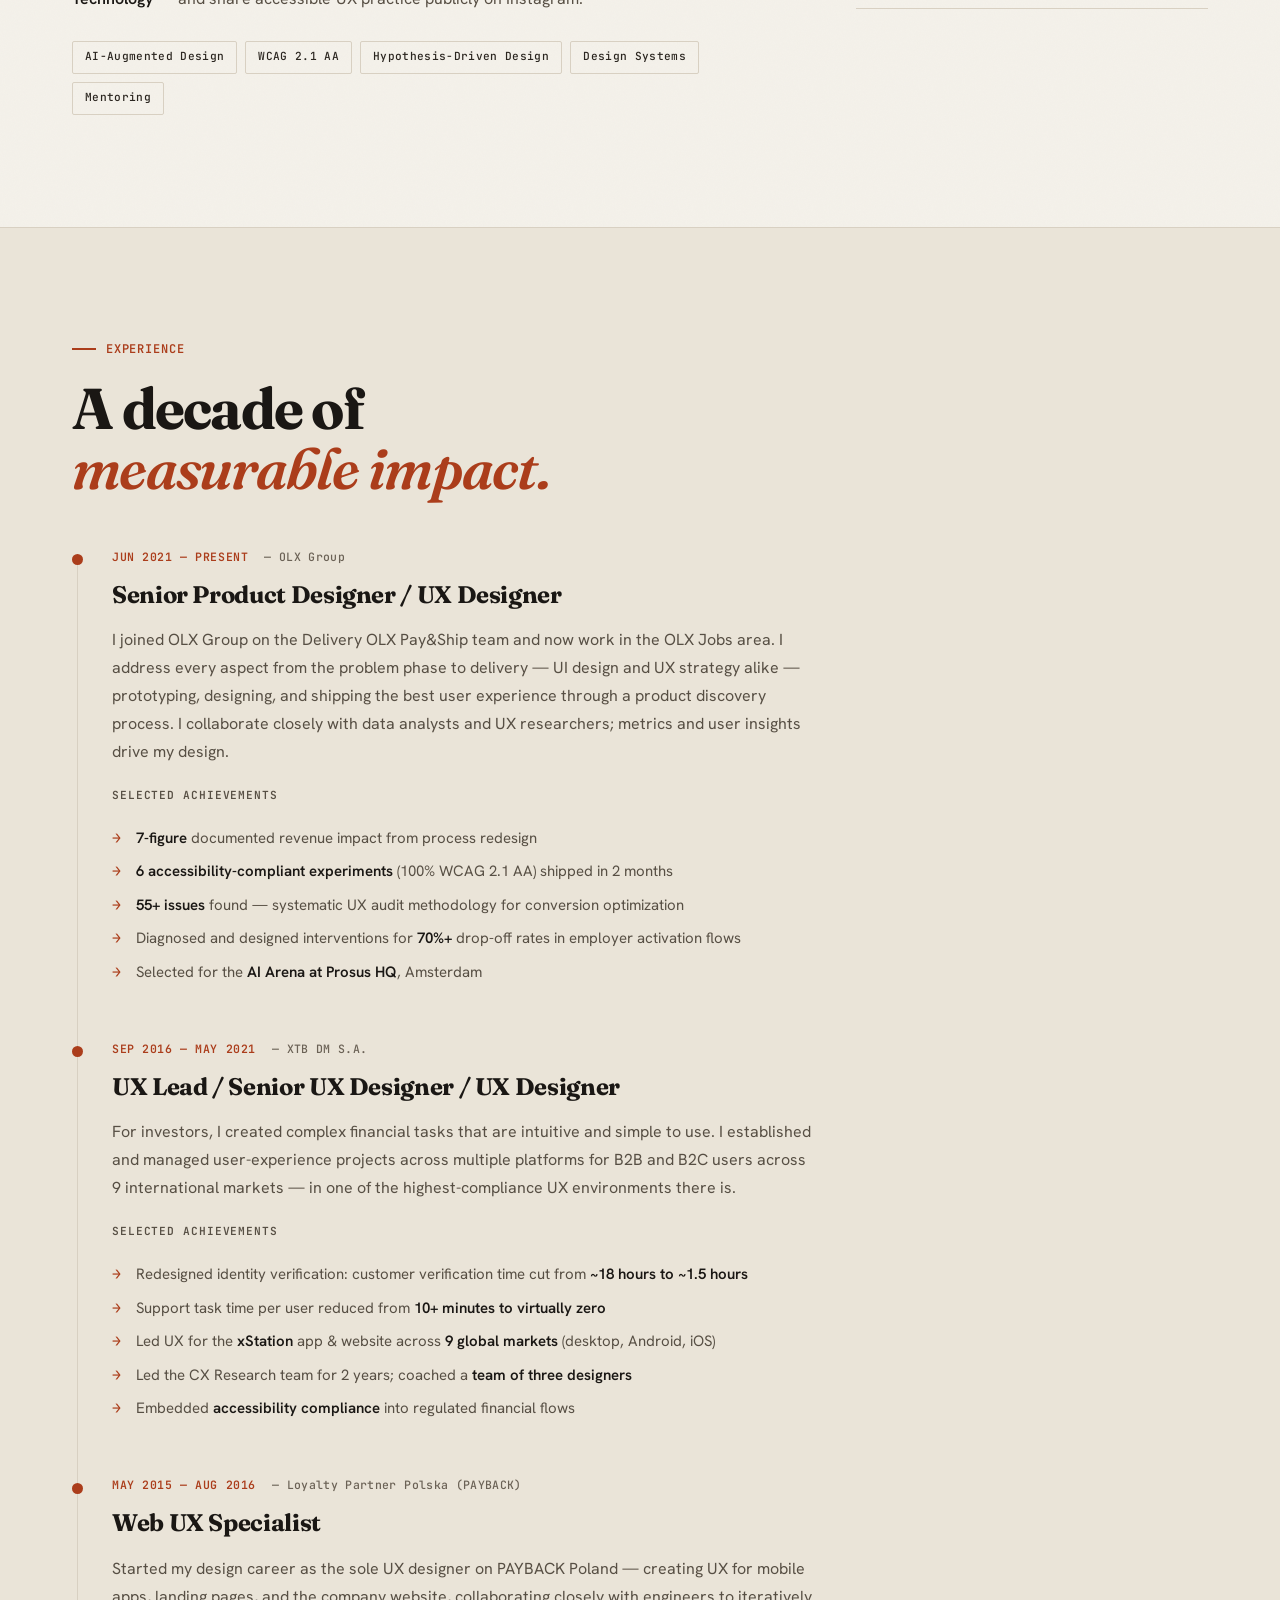
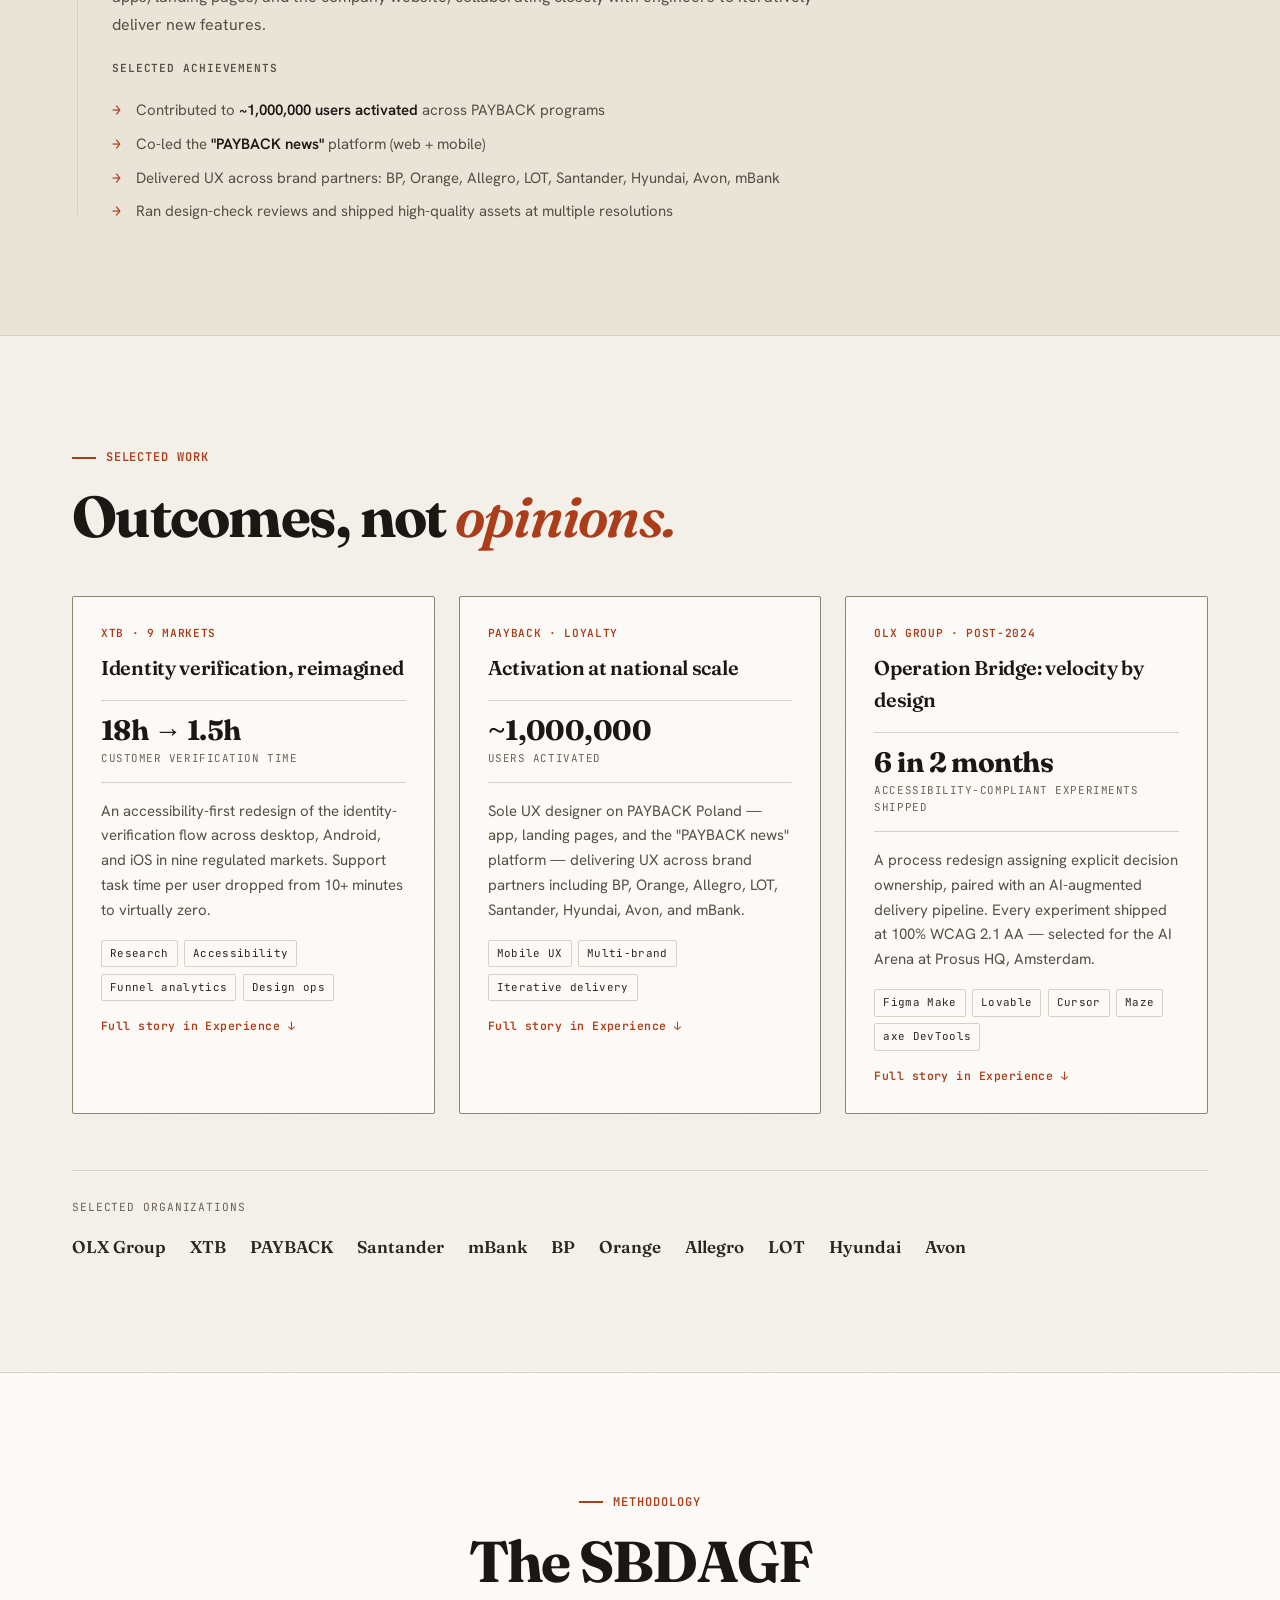
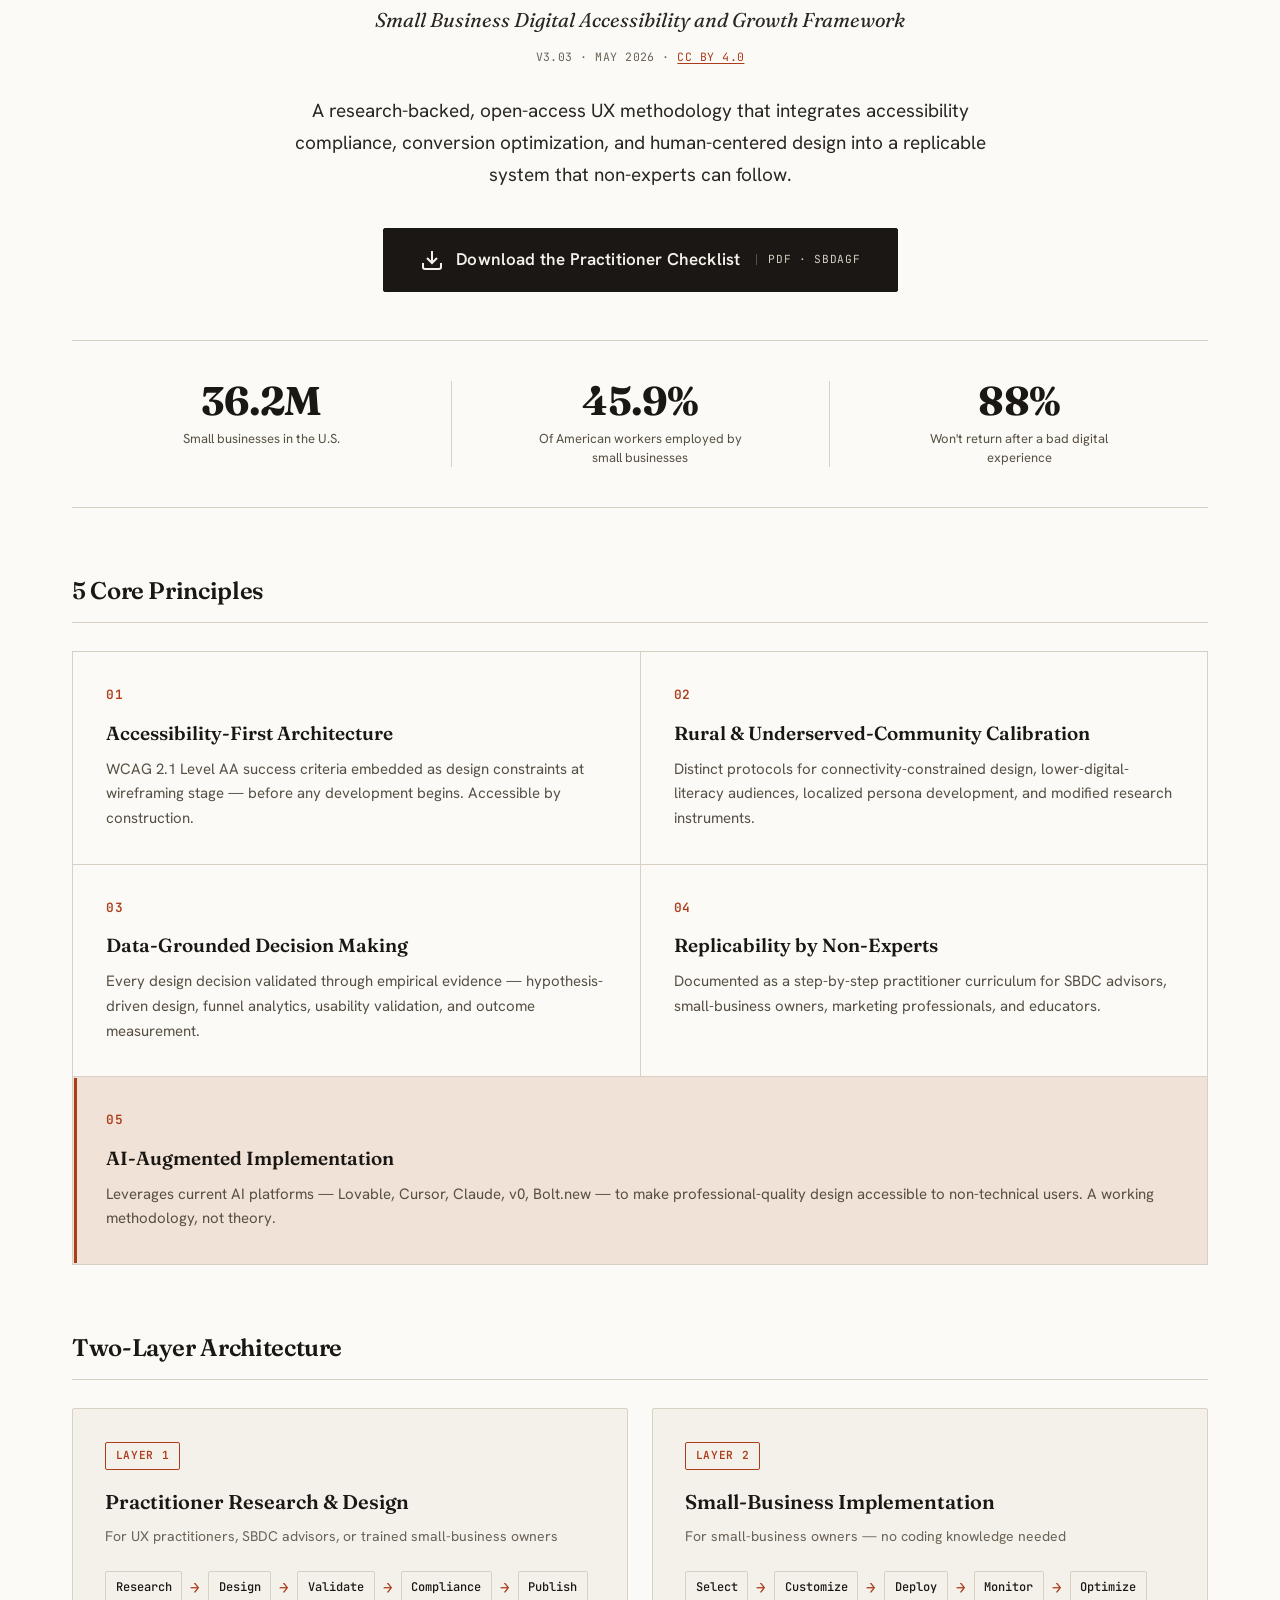
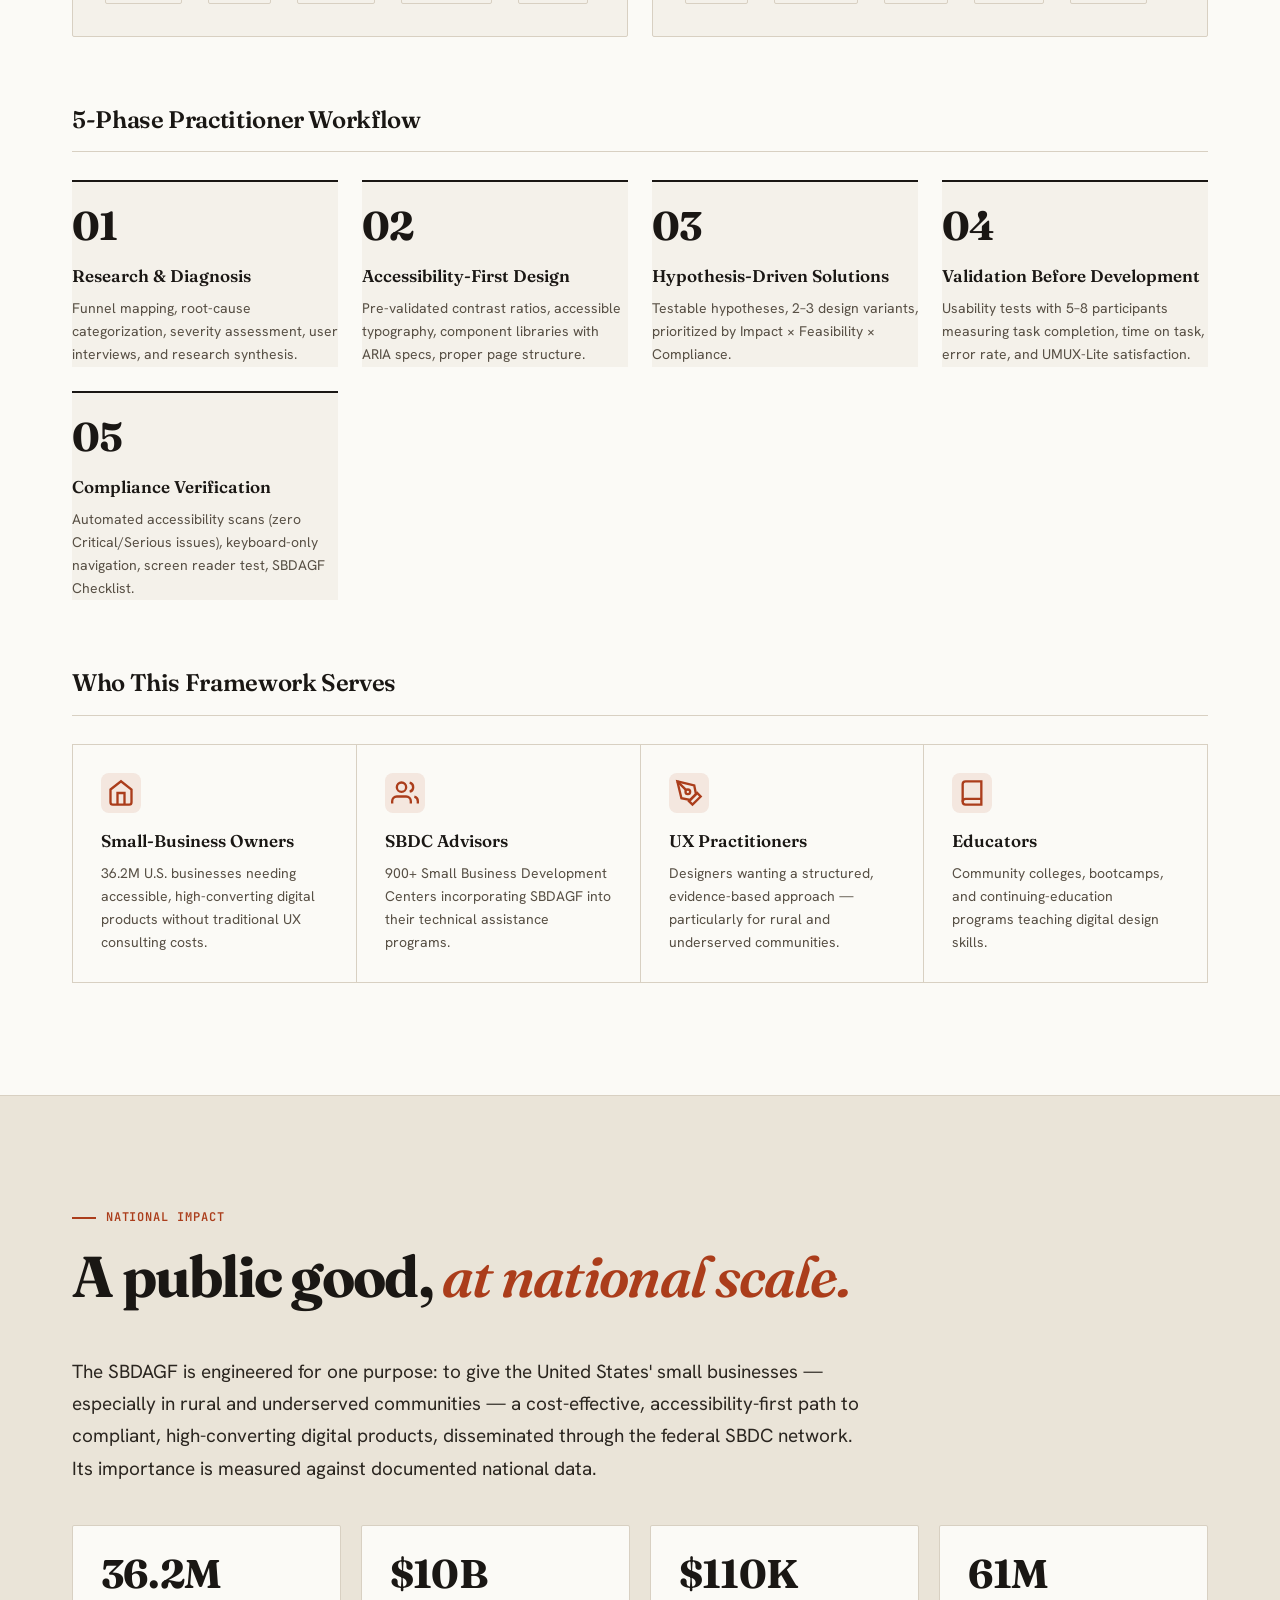
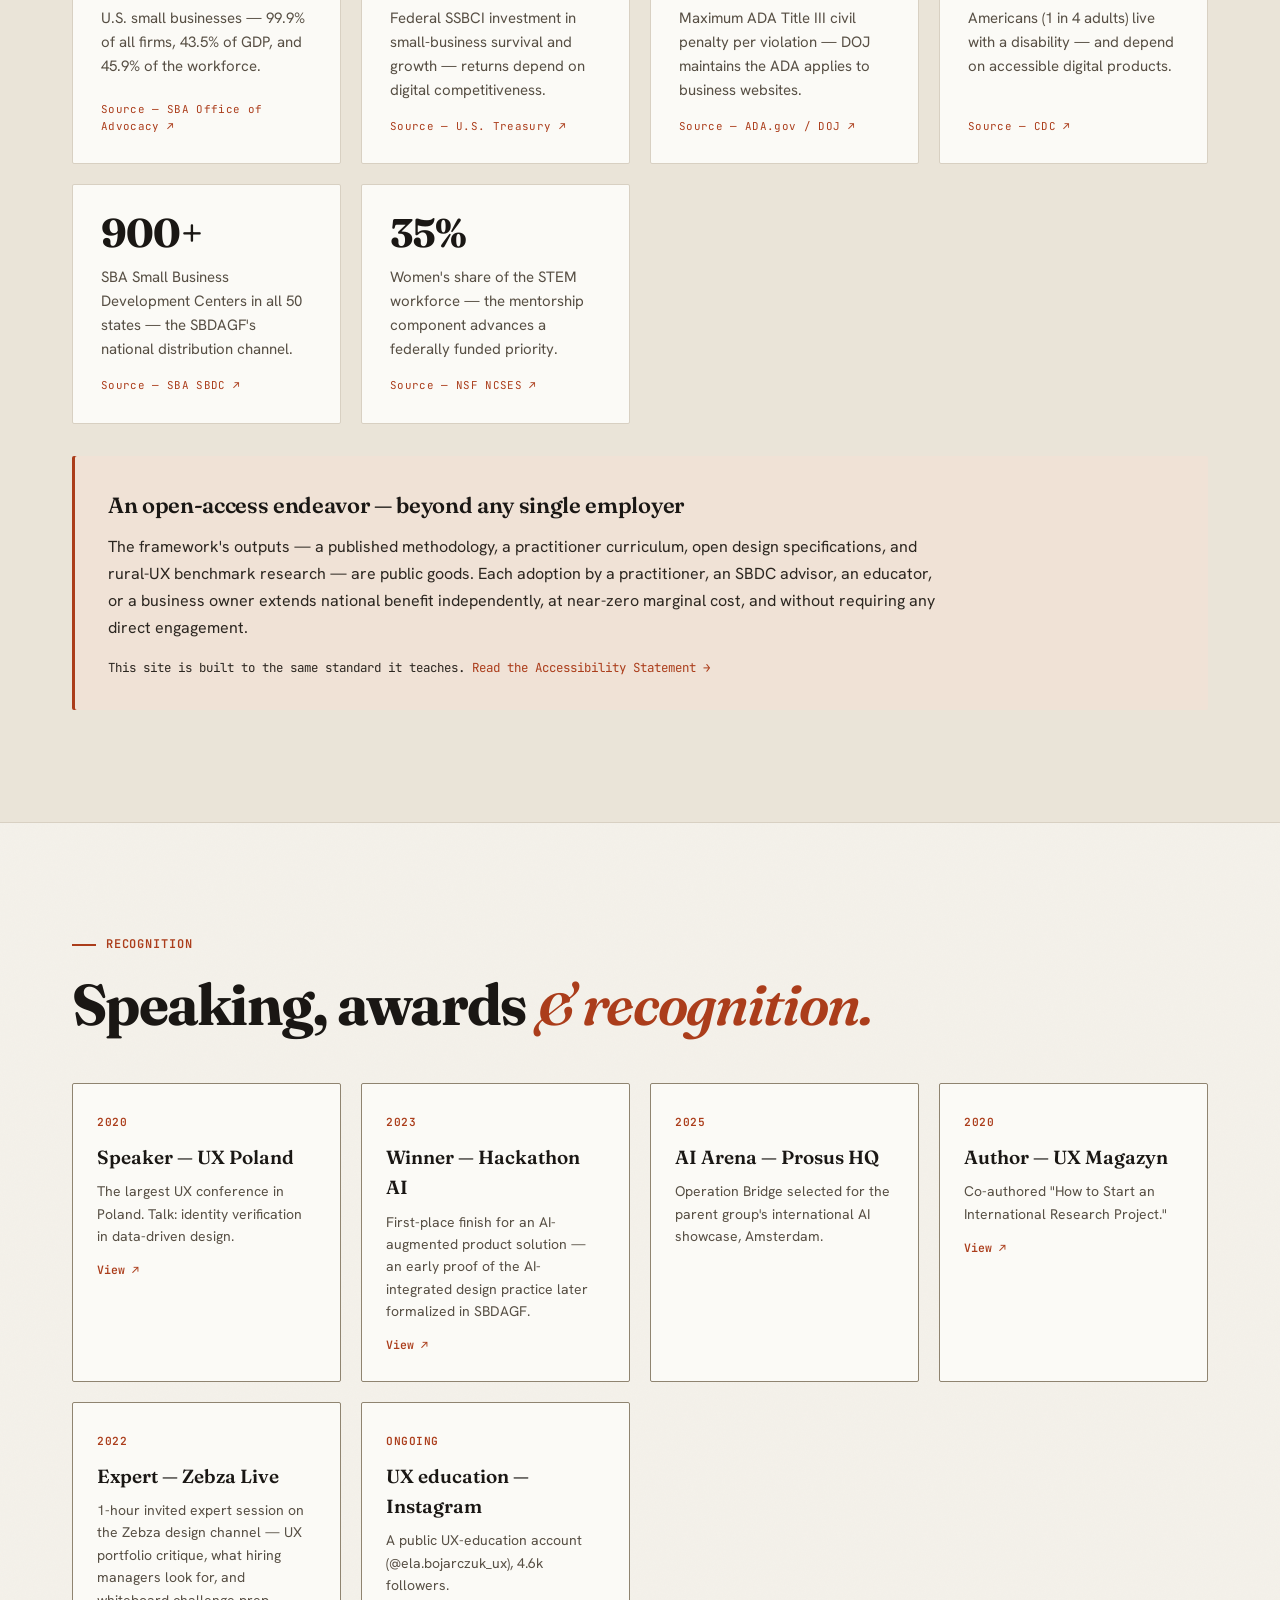
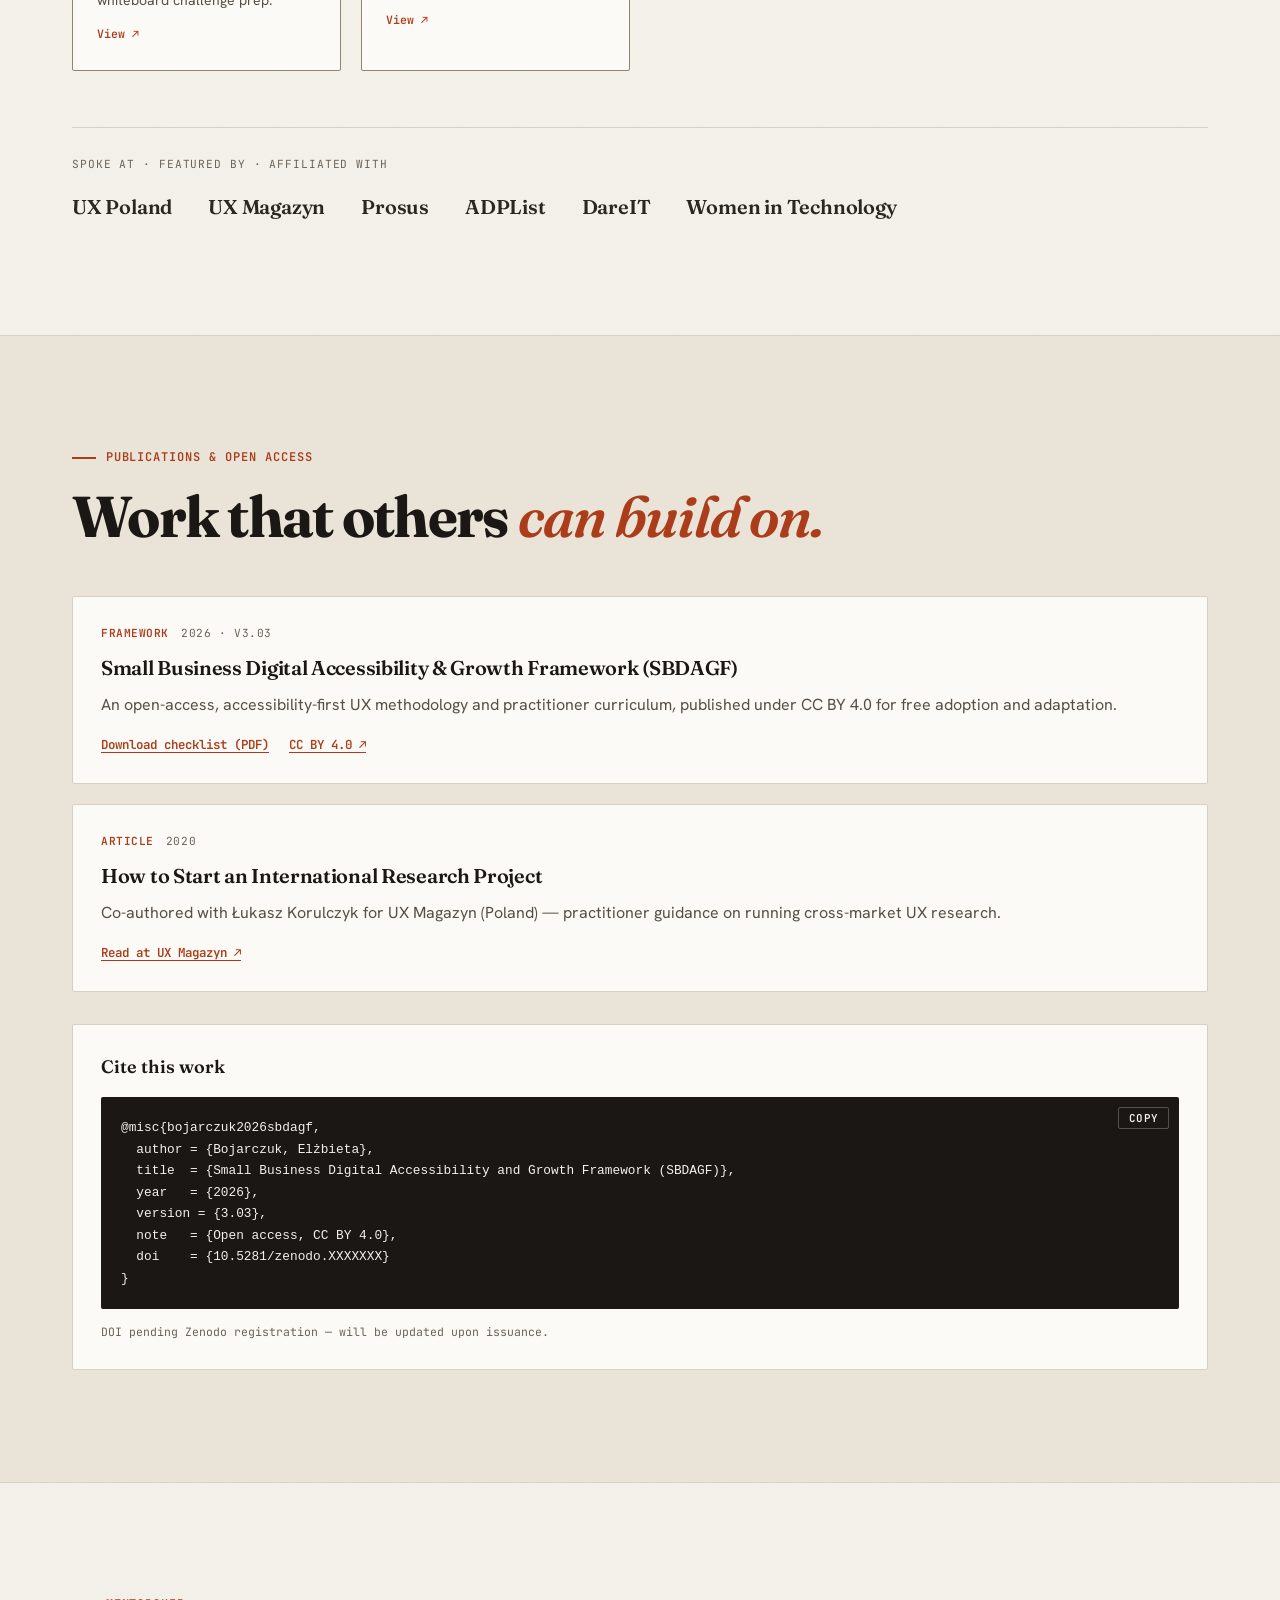
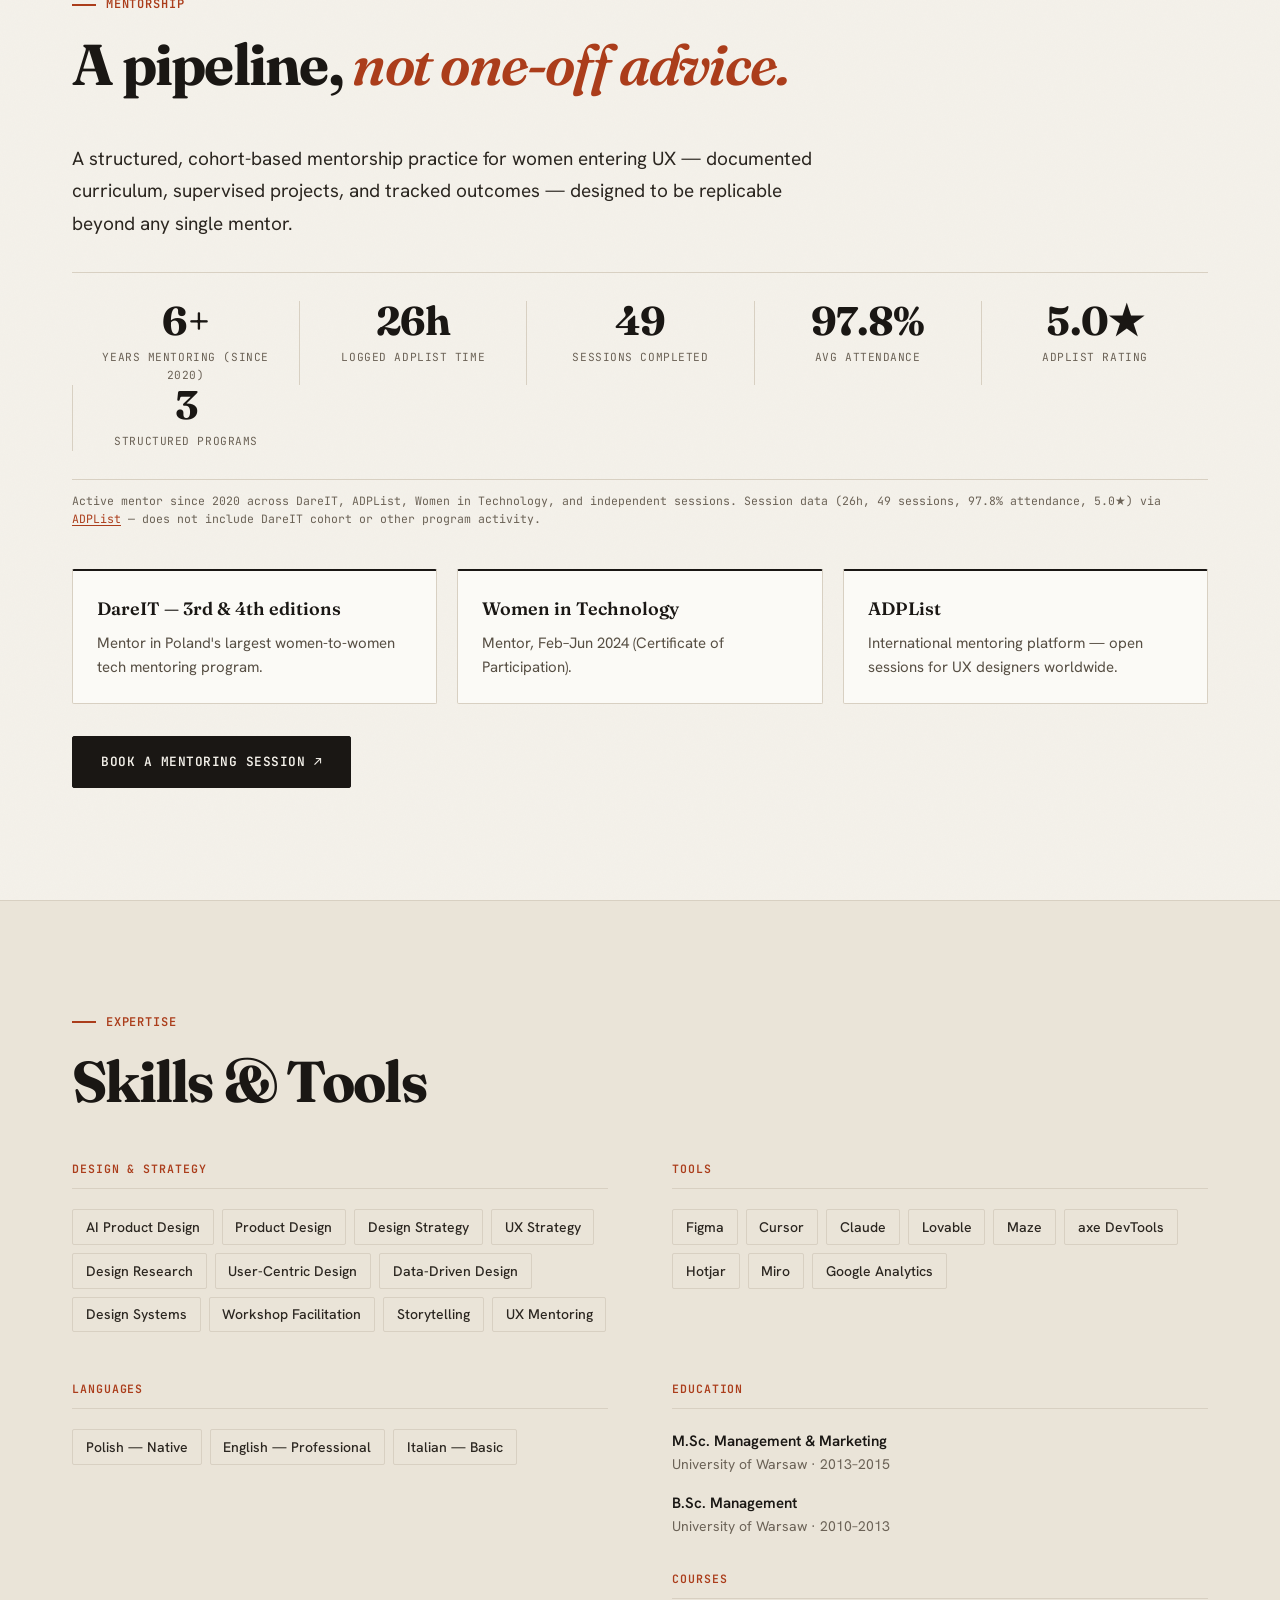
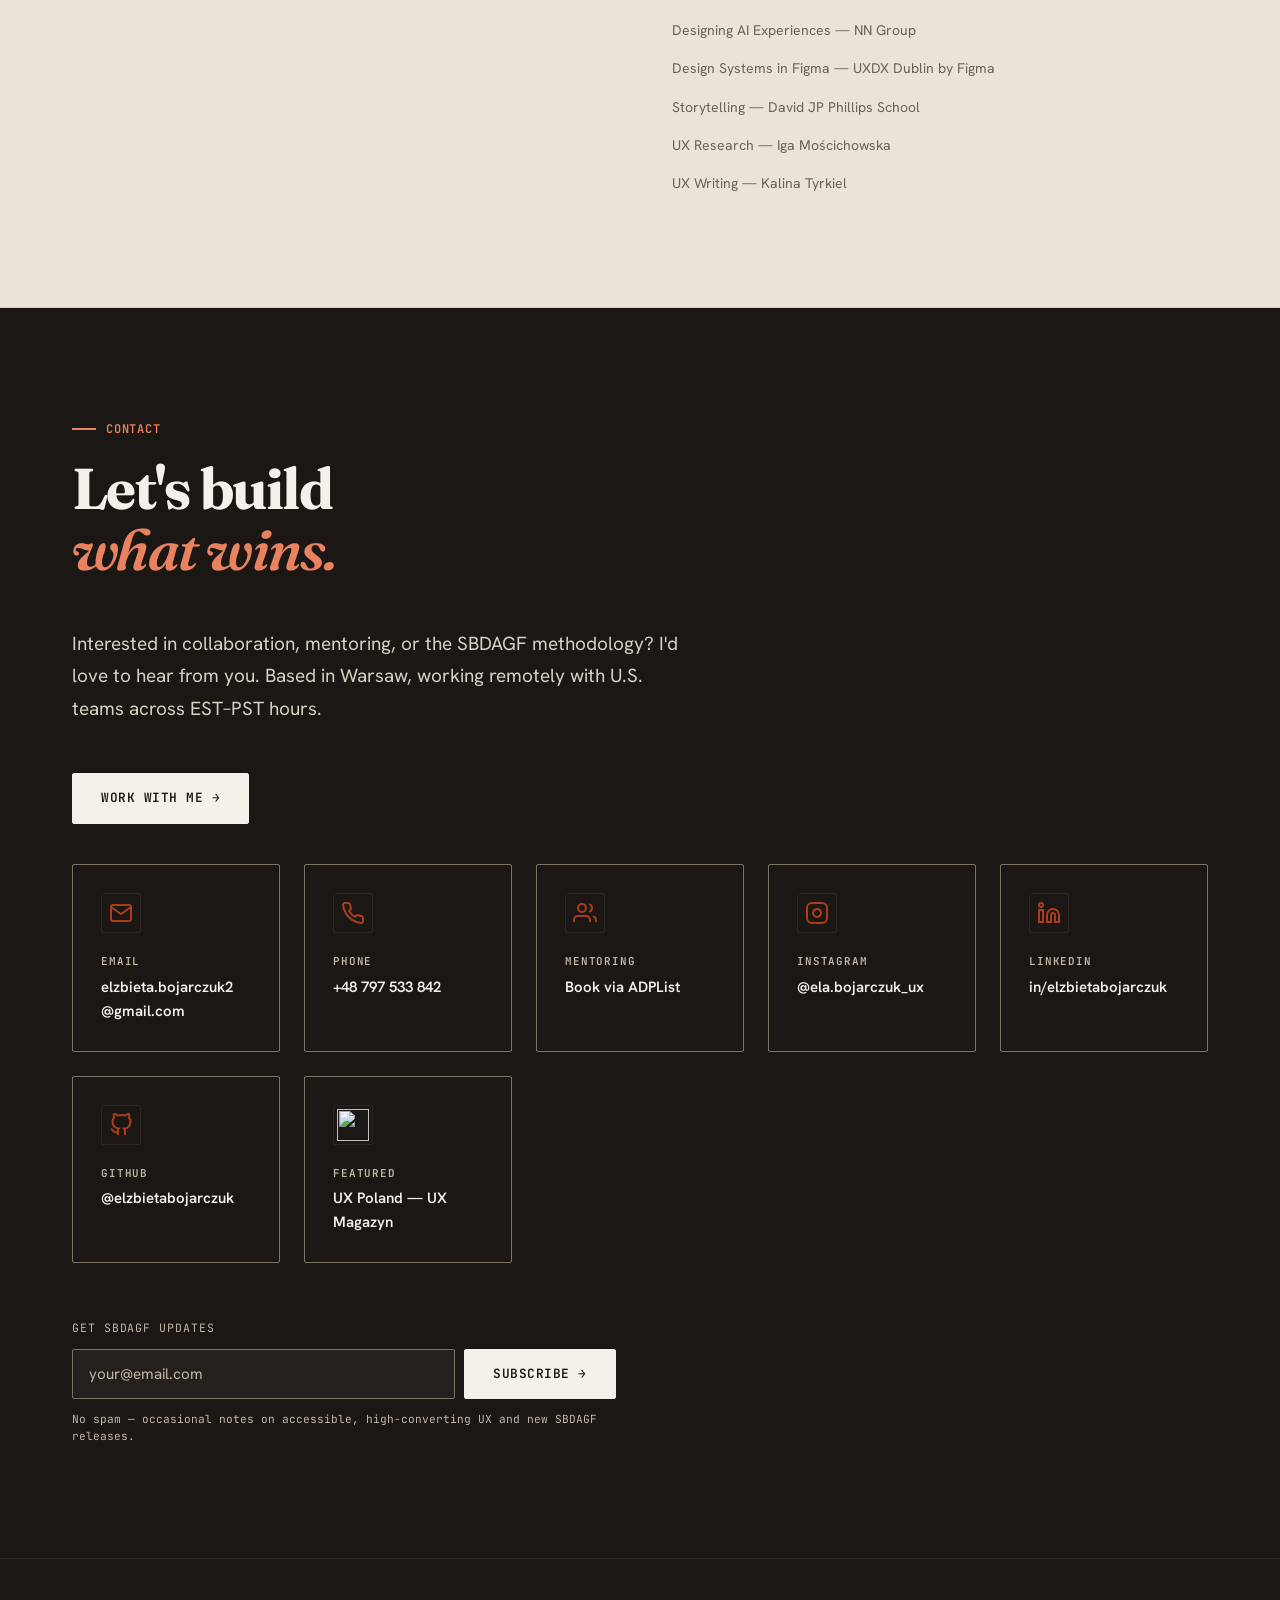
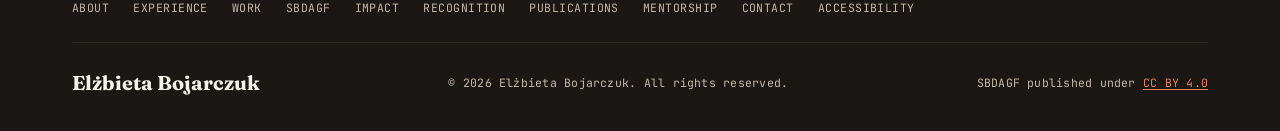
==== commit bb510b8b: "Mentorship: 6+ years since 2020, not 1+ yr — conveys seniority 1+ yr read as junior. Now shows 6+ ye" ====
--- a/index.html
+++ b/index.html
@@ -664,8 +664,8 @@
 
         <div class="mentor-stats reveal" aria-label="Mentoring activity">
           <div class="mentor-stat">
-            <span class="mentor-stat-num">1+ yr</span>
-            <span class="mentor-stat-label">Total mentoring practice</span>
+            <span class="mentor-stat-num">6+</span>
+            <span class="mentor-stat-label">Years mentoring (since 2020)</span>
           </div>
           <div class="mentor-stat">
             <span class="mentor-stat-num">26h</span>
@@ -688,7 +688,7 @@
             <span class="mentor-stat-label">Structured programs</span>
           </div>
         </div>
-        <p class="mentor-source reveal">Session data via <a href="https://adplist.org/mentors/elzbieta-bojarczuk" target="_blank" rel="noopener noreferrer">ADPList</a> (DareIT cohorts). Additional mentoring across DareIT, Women in Technology, and independent sessions not reflected in platform stats.</p>
+        <p class="mentor-source reveal">Active mentor since 2020 across DareIT, ADPList, Women in Technology, and independent sessions. Session data (26h, 49 sessions, 97.8% attendance, 5.0★) via <a href="https://adplist.org/mentors/elzbieta-bojarczuk" target="_blank" rel="noopener noreferrer">ADPList</a> — does not include DareIT cohort or other program activity.</p>
 
         <div class="mentor-grid">
           <div class="mentor-card reveal">
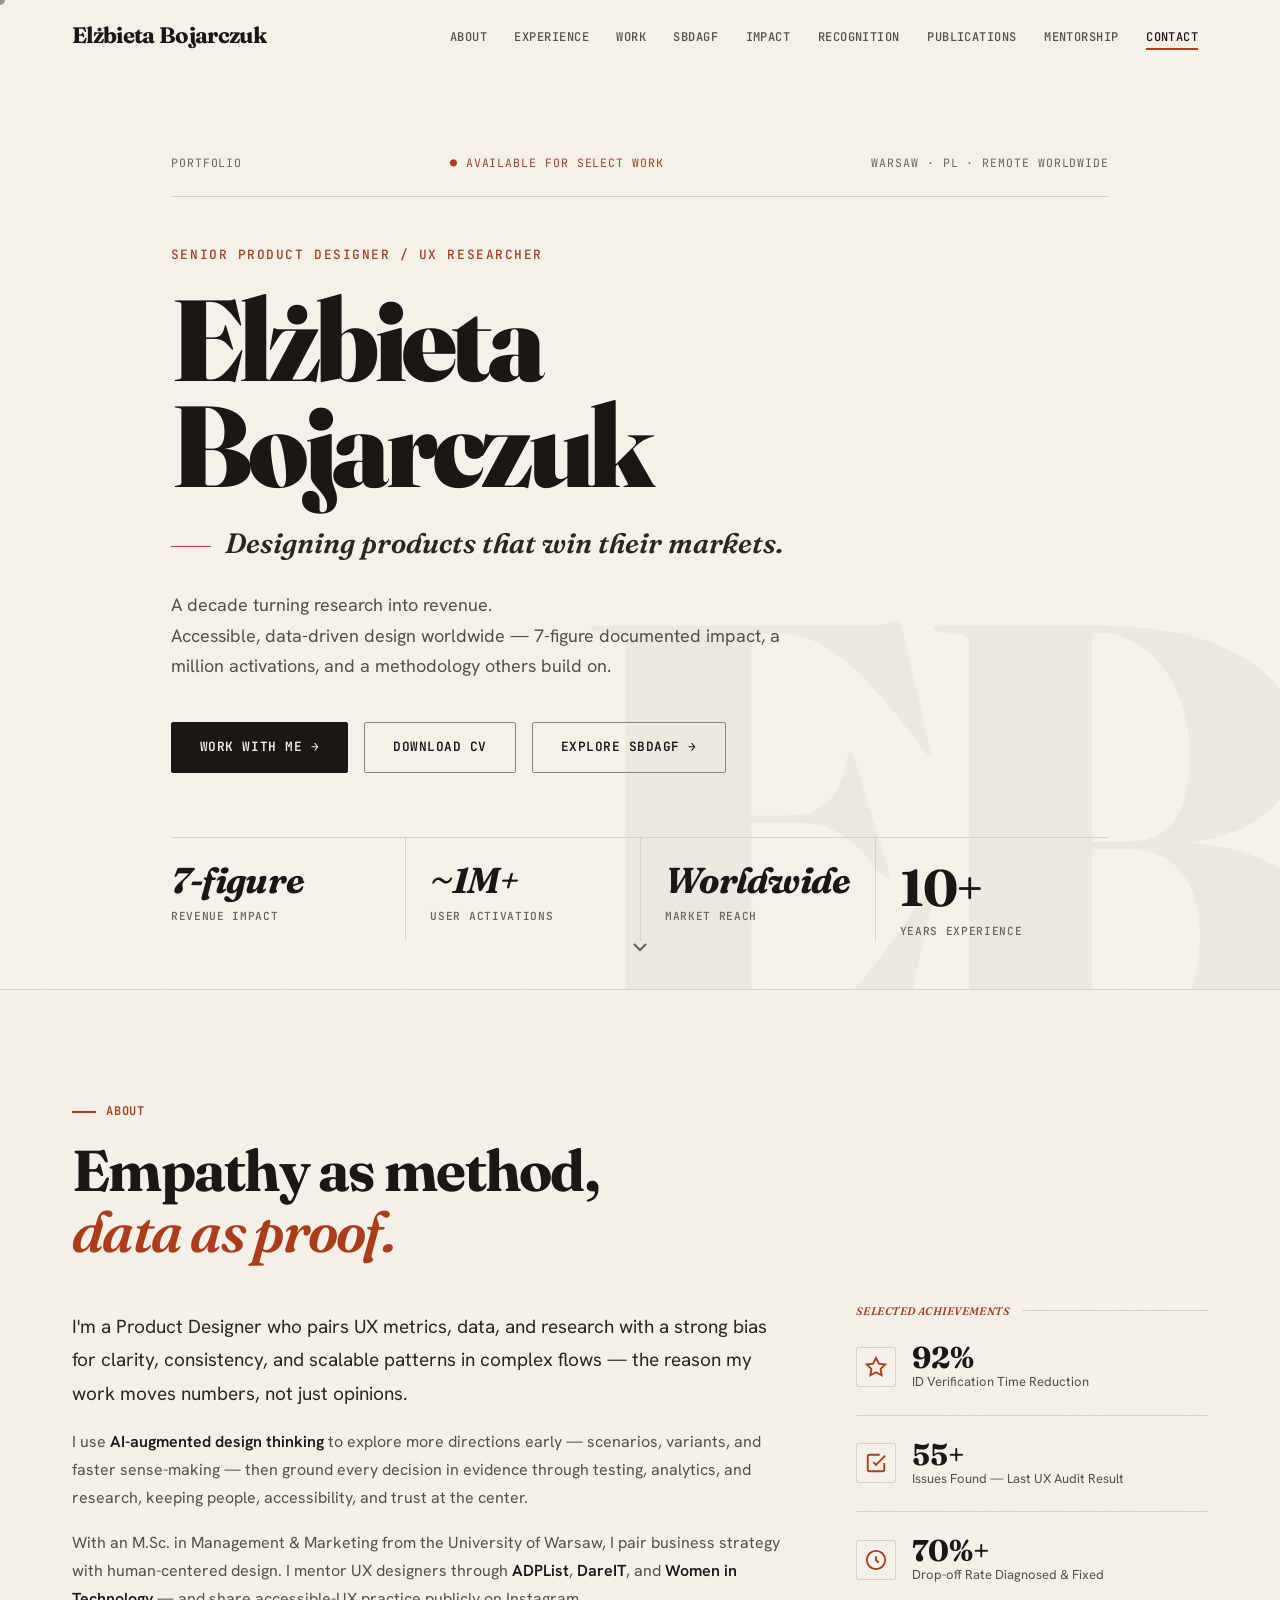
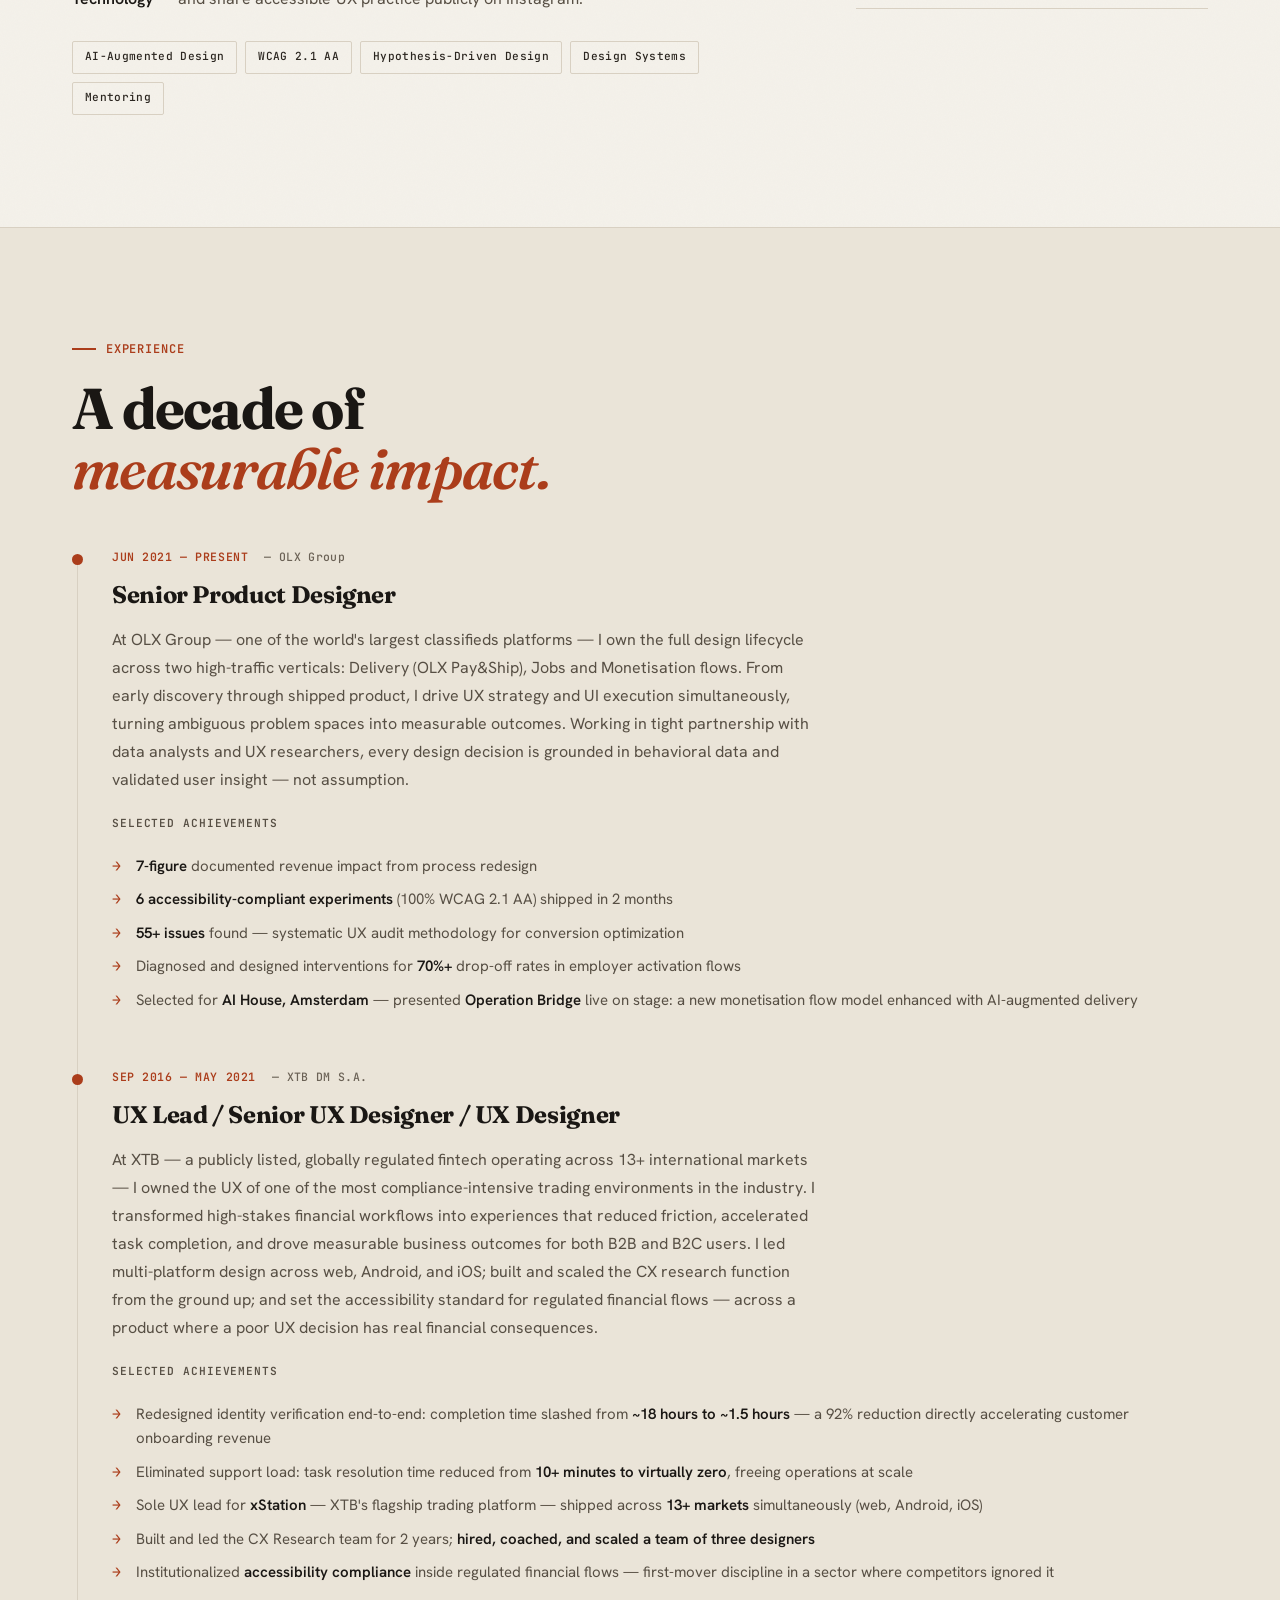
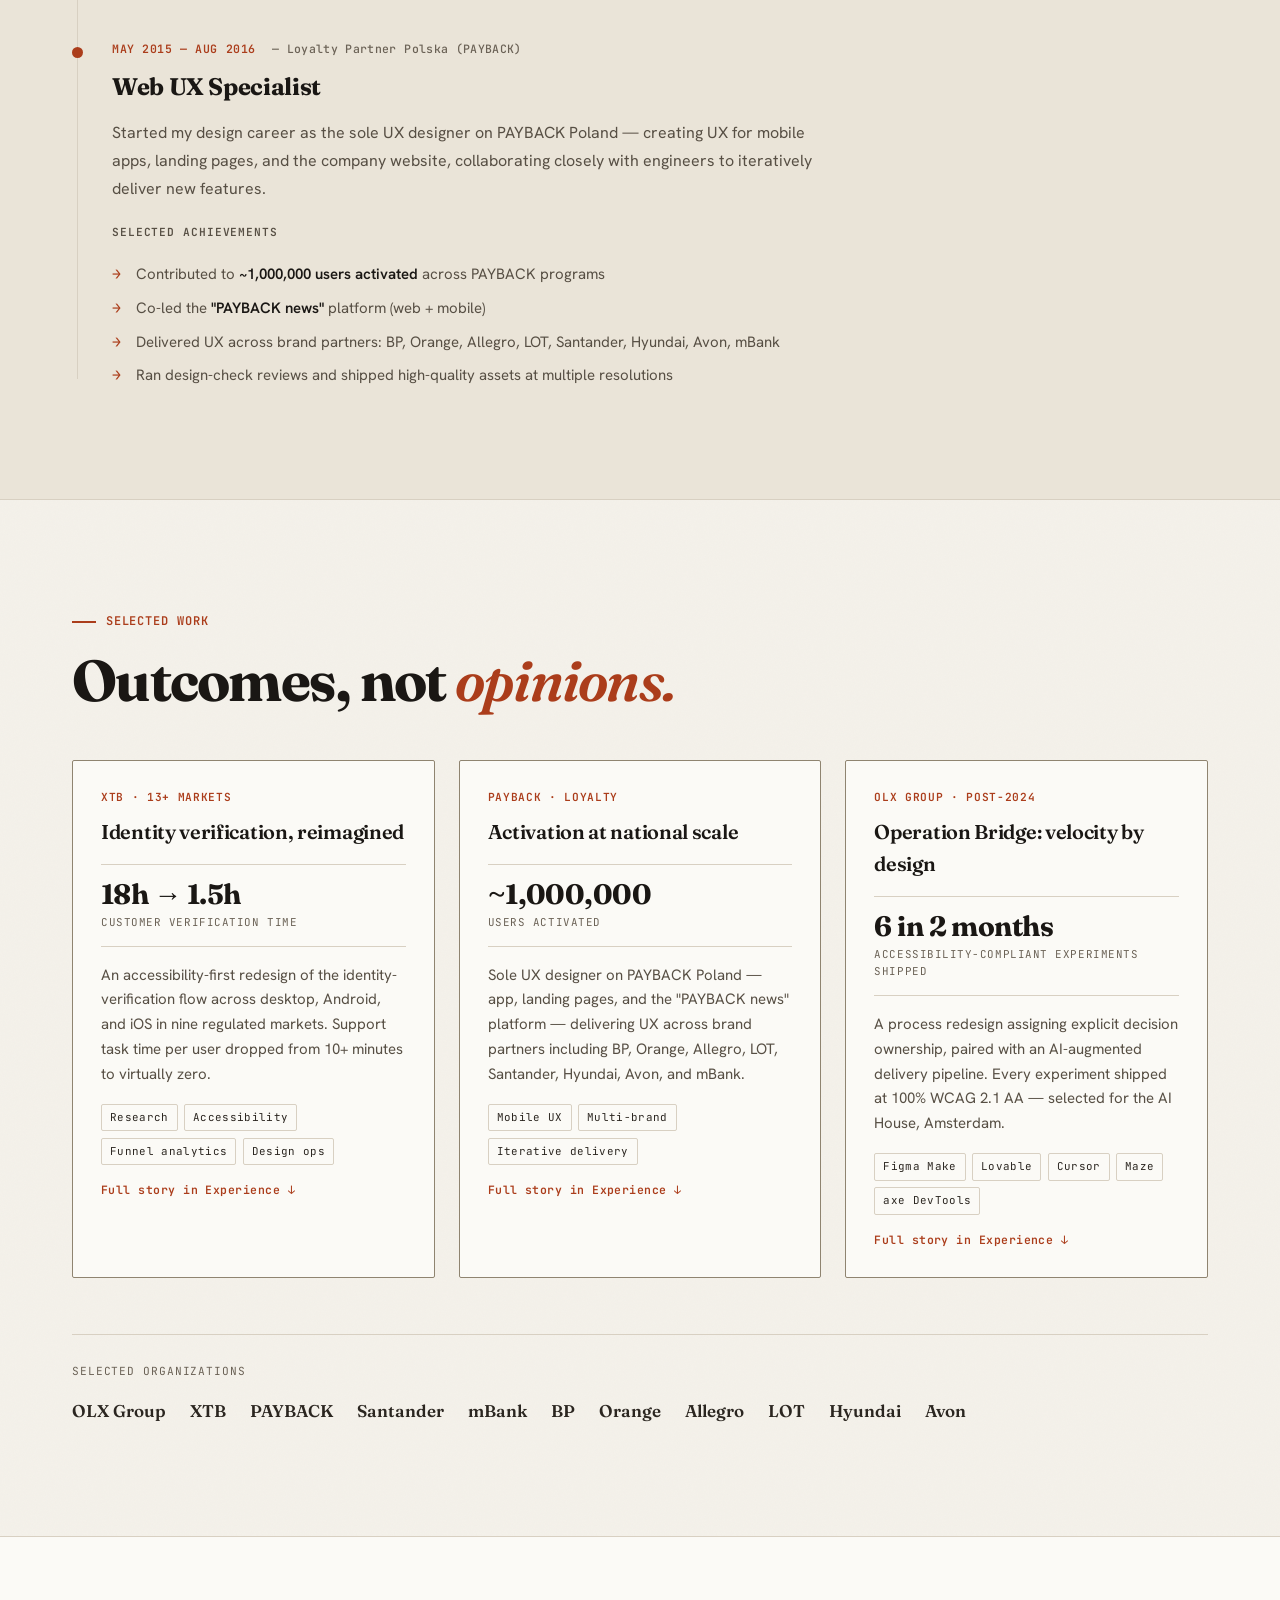
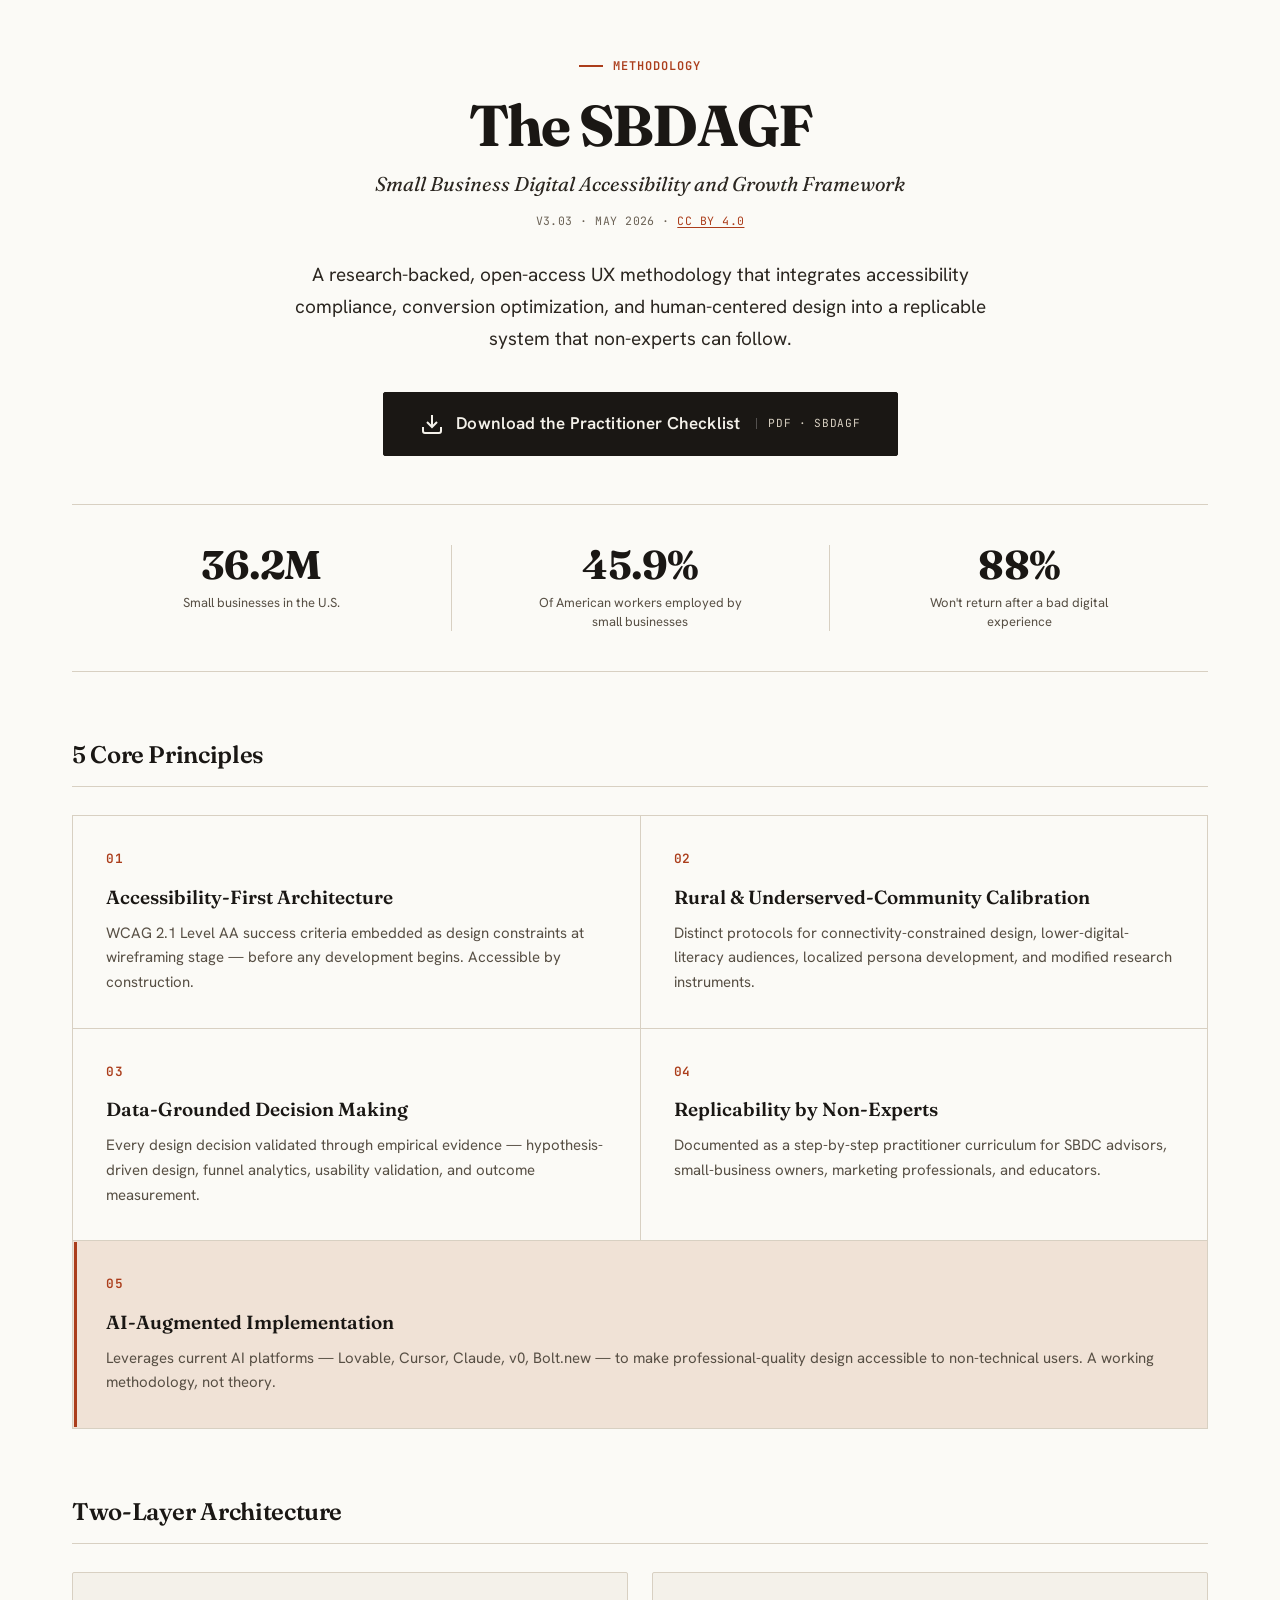
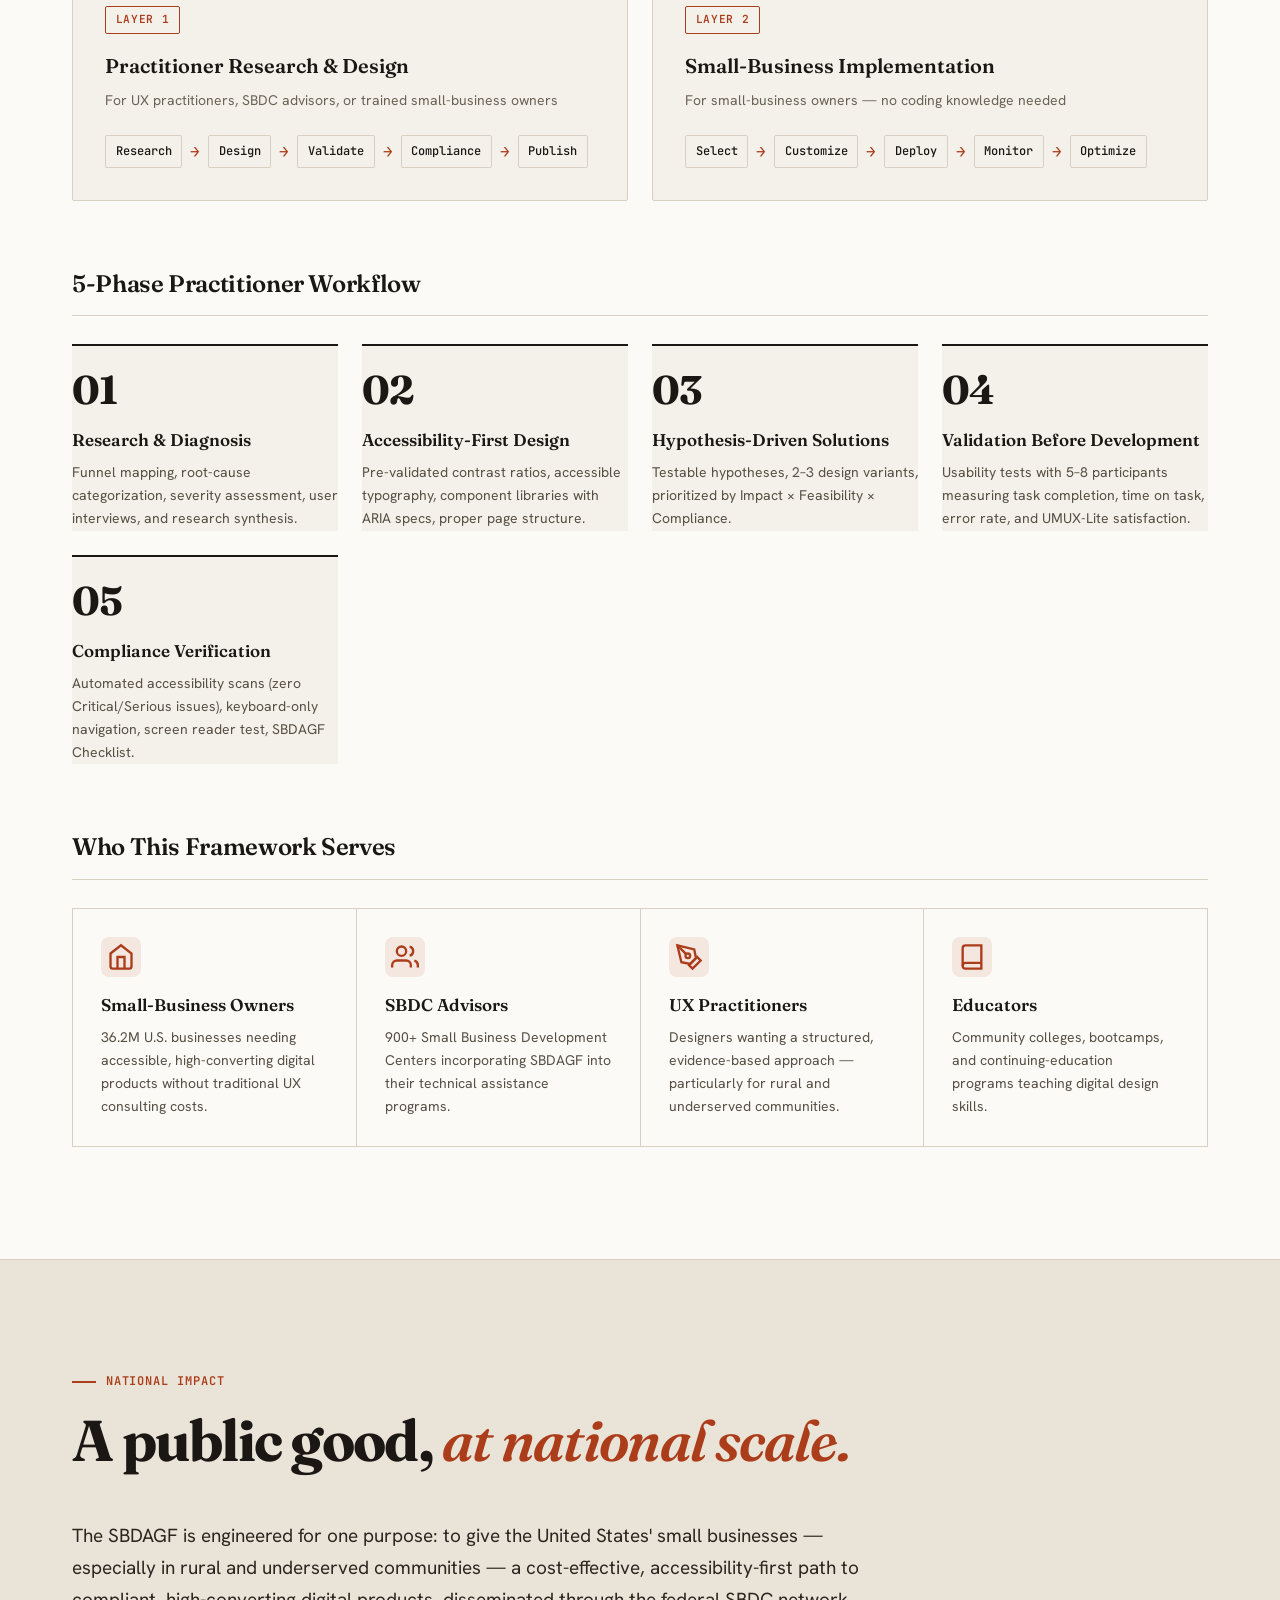
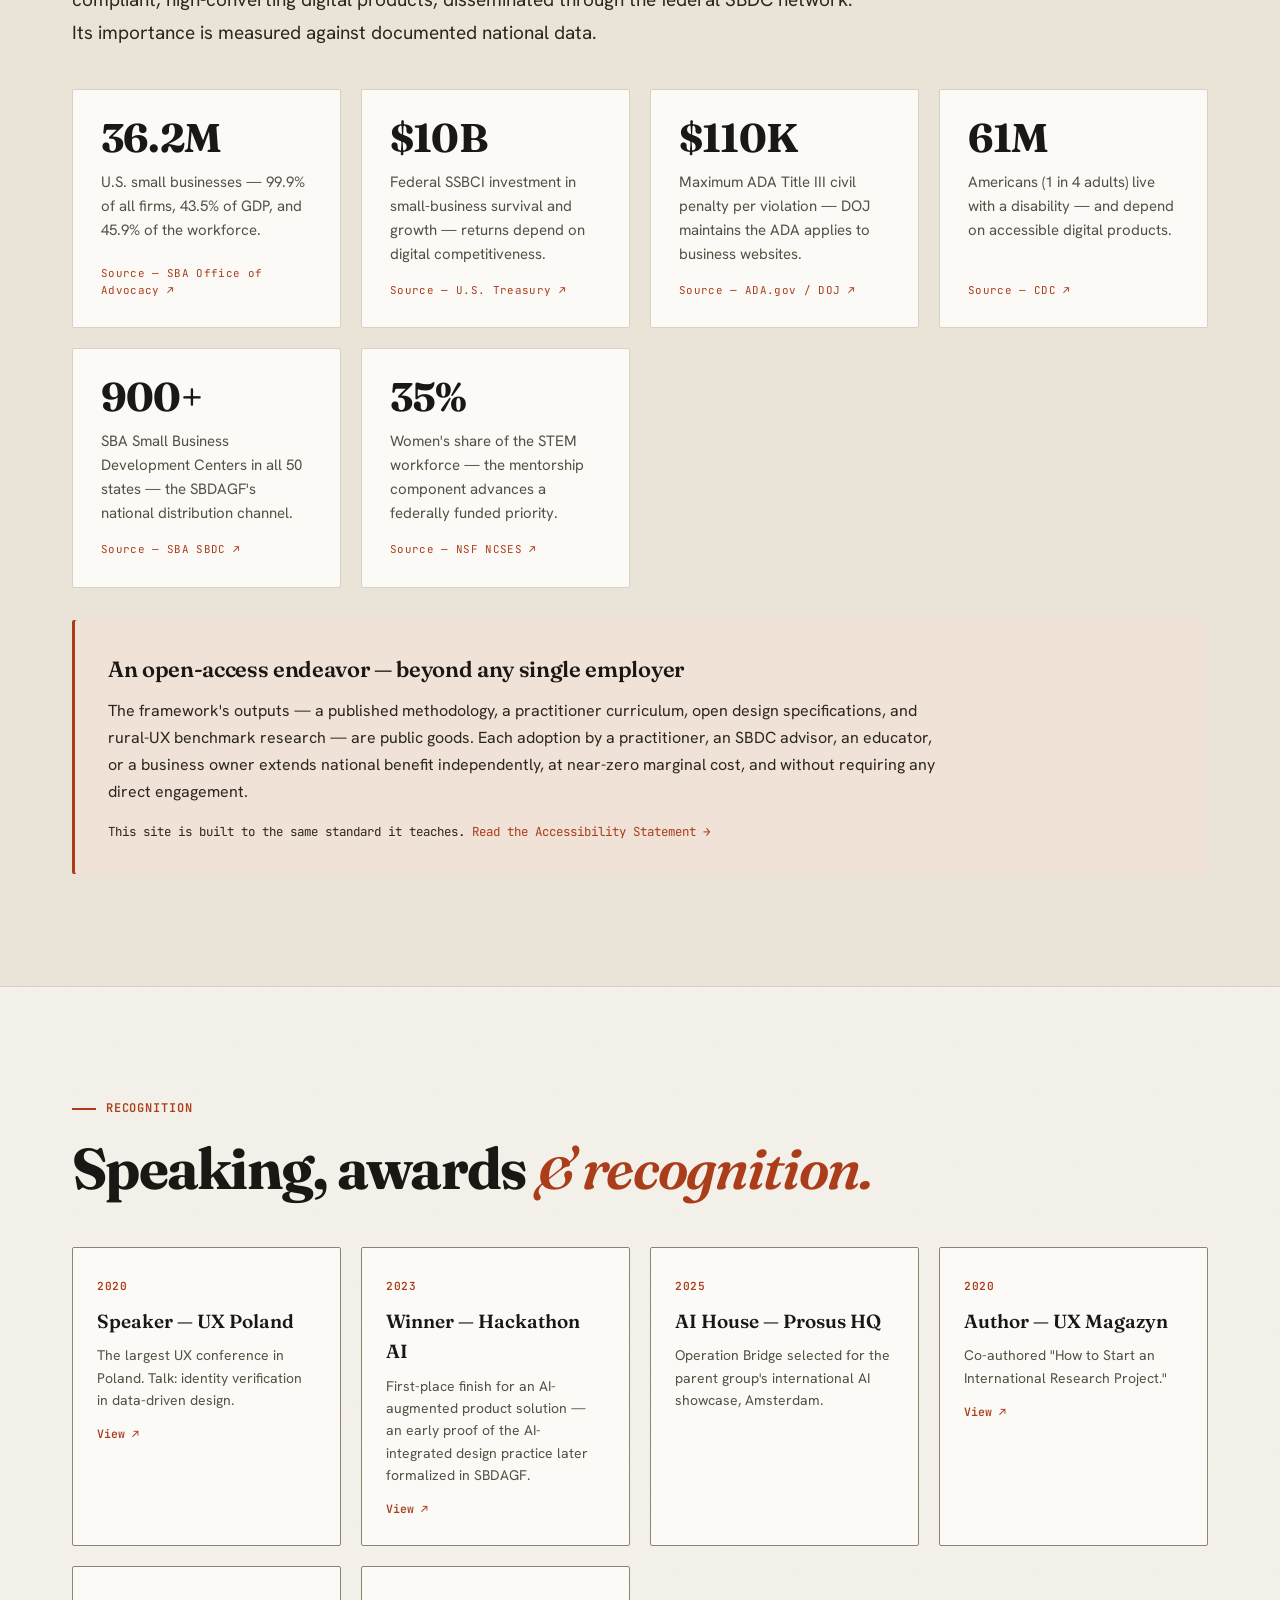
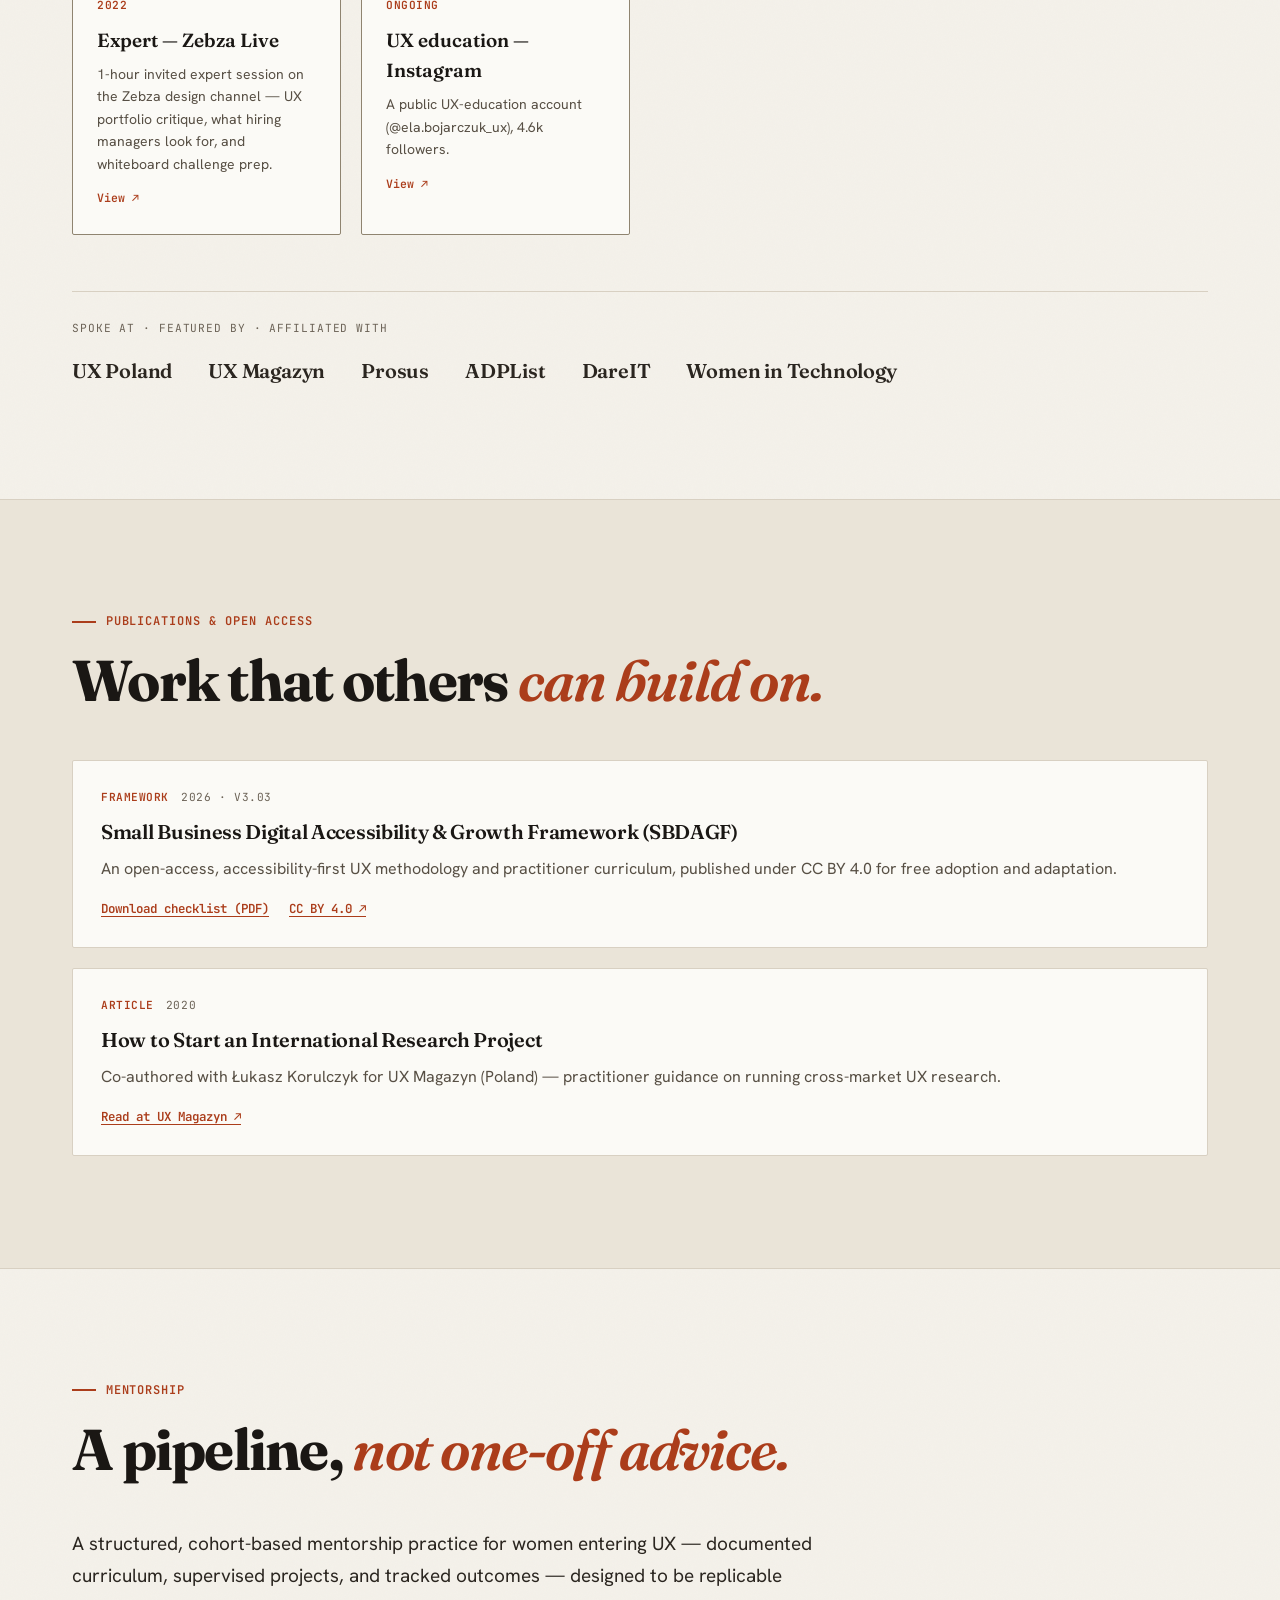
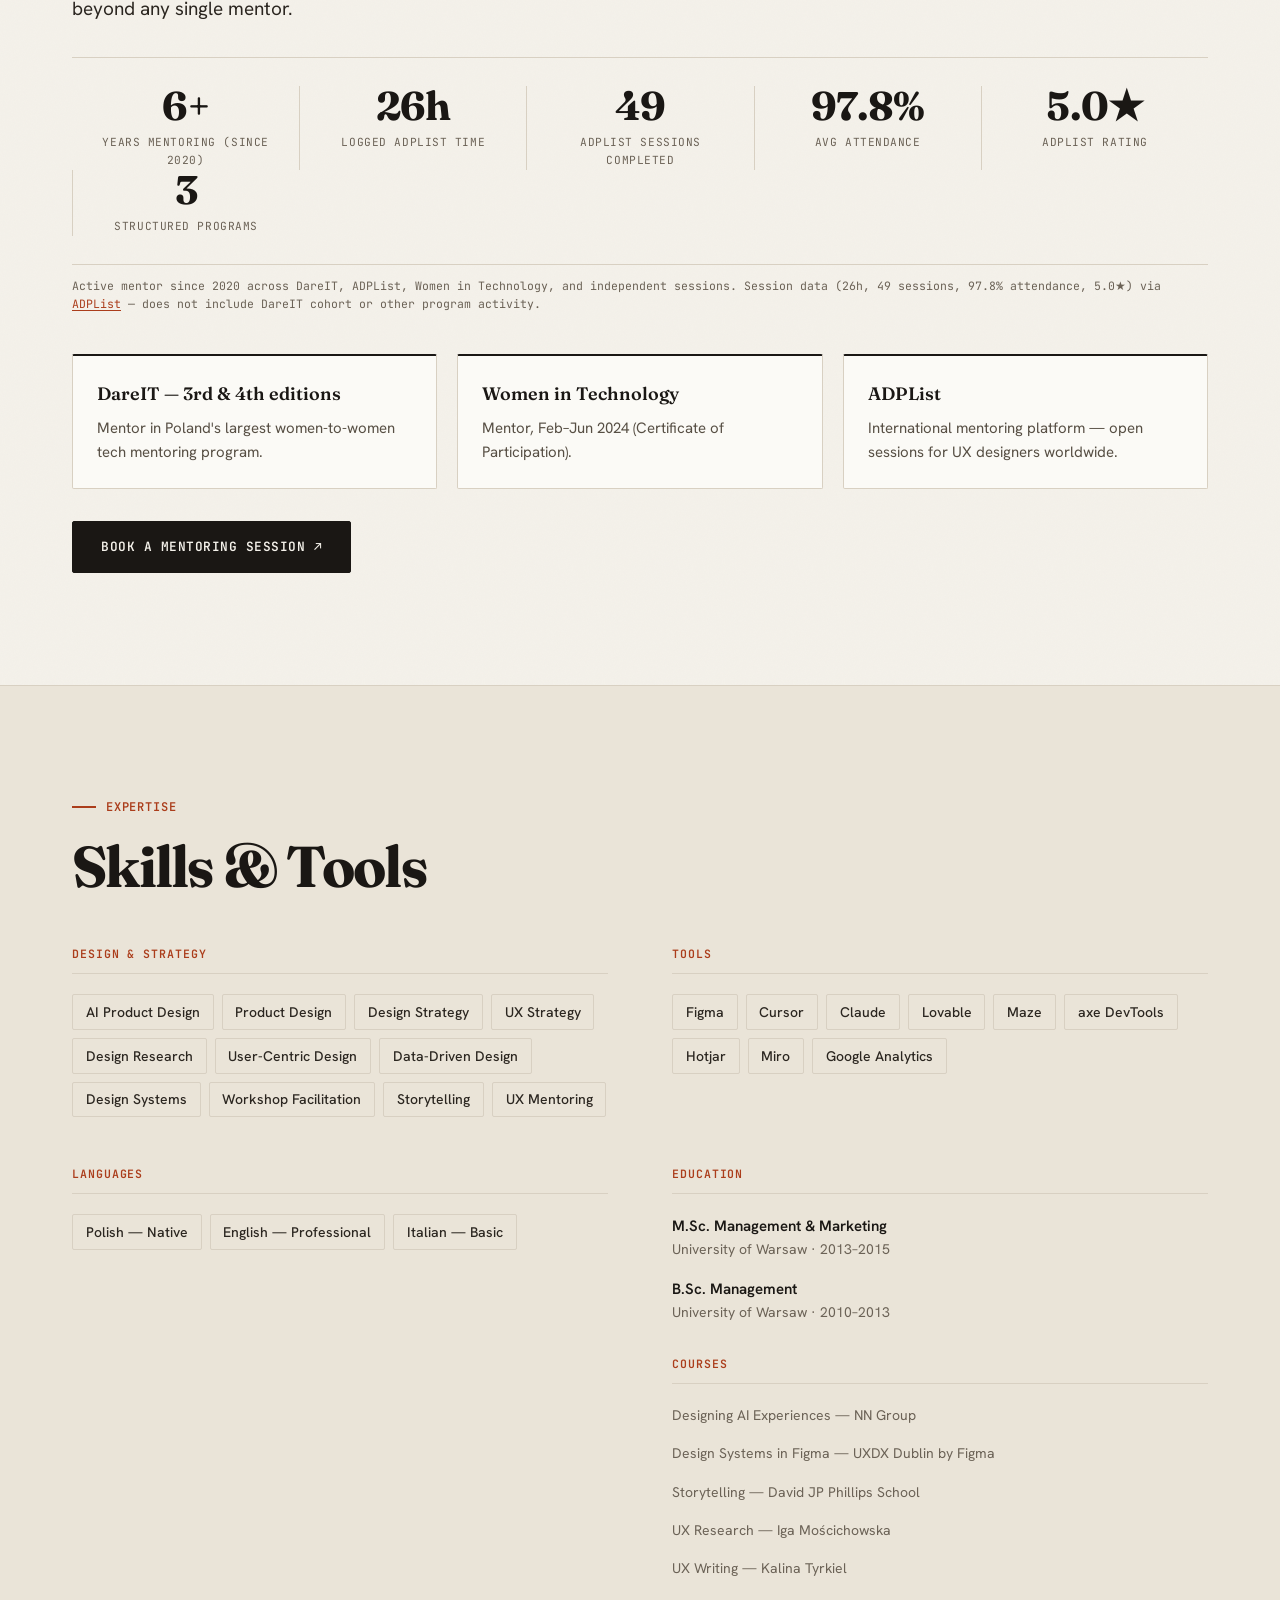
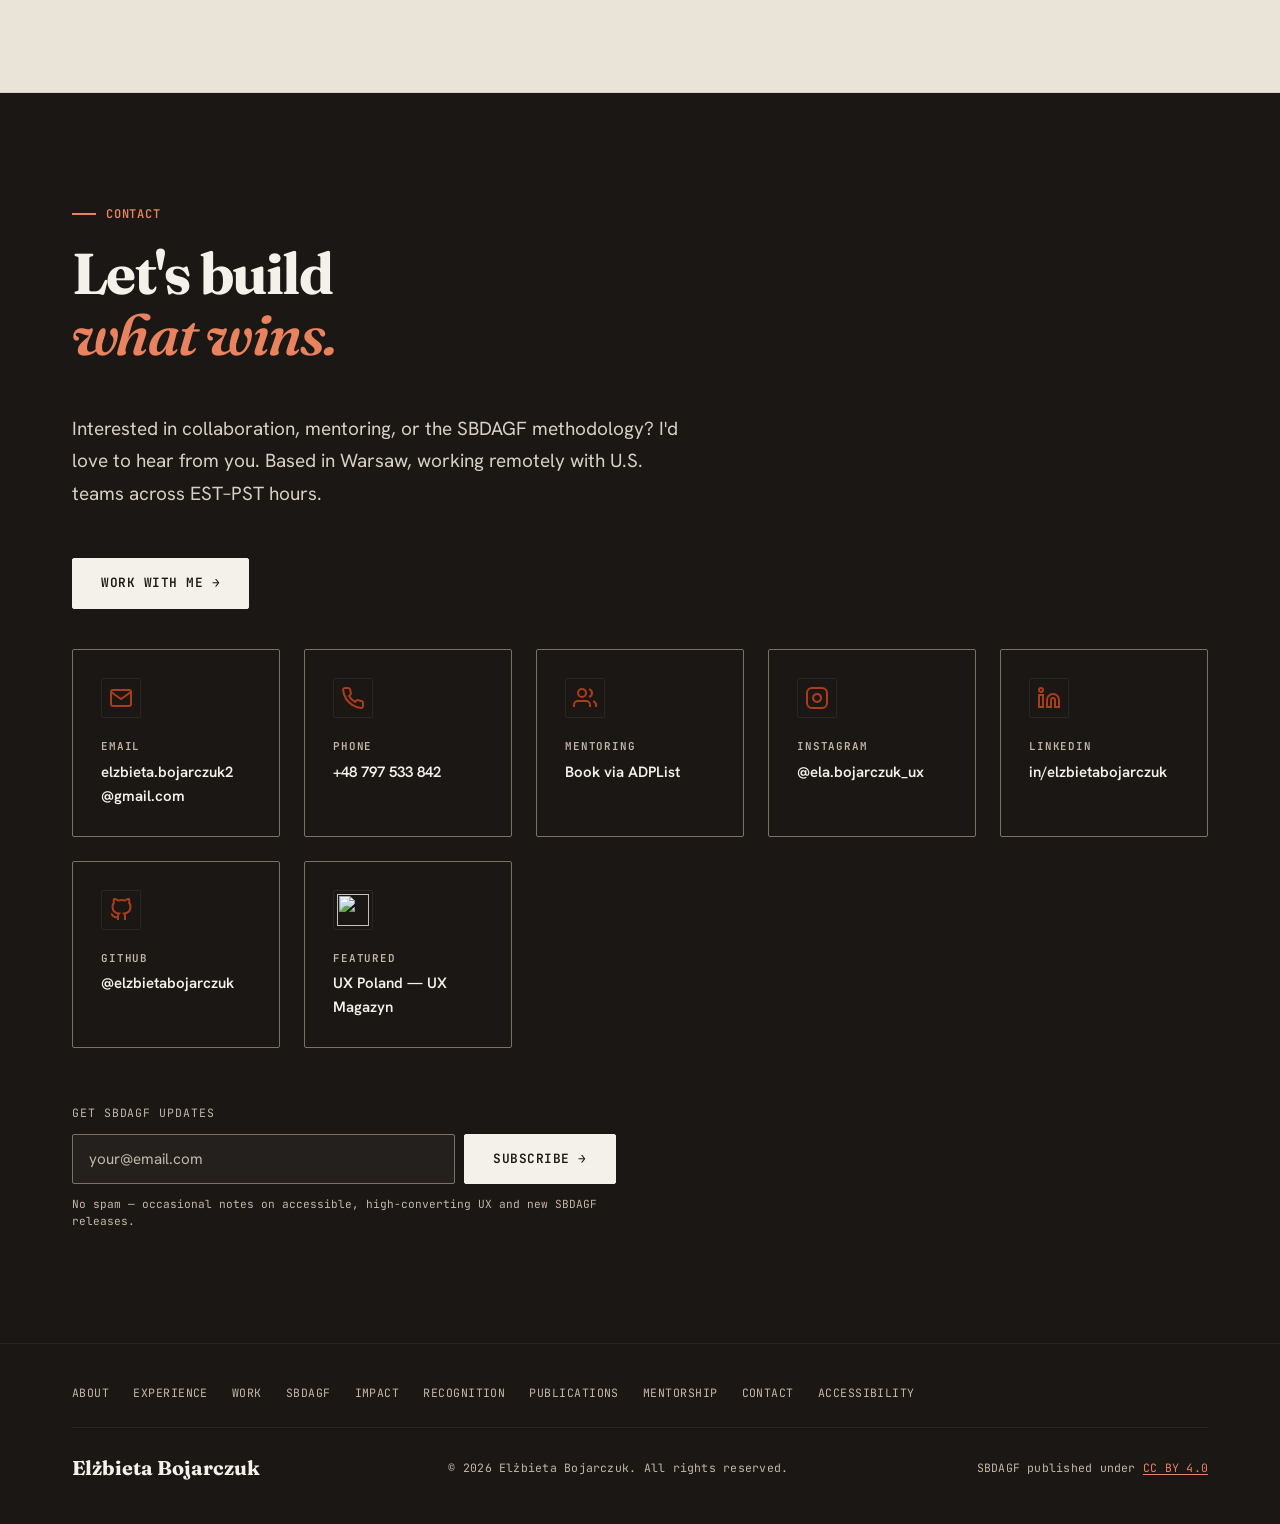
==== commit 0fb5933e: "Remove XTB market growth sentence from role description Co-Authored-By: Claude Sonnet 4.6 <noreply@a" ====
--- a/index.html
+++ b/index.html
@@ -149,8 +149,8 @@
         <div class="hero-layout">
           <p class="hero-kicker reveal">Senior Product Designer / UX Researcher</p>
           <h1 id="hero-heading" class="reveal">Elżbieta<br>Bojarczuk</h1>
-          <p class="hero-role reveal reveal--delay-1">Designing products that define the category.</p>
-          <p class="hero-tagline reveal reveal--delay-1">A decade turning research into revenue.<br>Accessible, data-driven design across 9 markets — 7-figure documented impact, a million activations, and a methodology others build on.</p>
+          <p class="hero-role reveal reveal--delay-1">Designing products that win their markets.</p>
+          <p class="hero-tagline reveal reveal--delay-1">A decade turning research into revenue.<br>Accessible, data-driven design worldwide — 7-figure documented impact, a million activations, and a methodology others build on.</p>
           <div class="hero-cta reveal reveal--delay-2">
             <a href="#contact" class="btn btn-primary">Work with me →</a>
             <a href="elzbieta-bojarczuk-cv.pdf" class="btn btn-outline" download>Download CV</a>
@@ -167,8 +167,8 @@
             <span class="stat-label">User Activations</span>
           </div>
           <div class="stat-card">
-            <span class="stat-number" data-target="9" data-suffix="+">0</span>
-            <span class="stat-label">Markets Served</span>
+            <span class="stat-number is-word">Worldwide</span>
+            <span class="stat-label">Market Reach</span>
           </div>
           <div class="stat-card">
             <span class="stat-number" data-target="10" data-suffix="+">0</span>
@@ -243,15 +243,15 @@
                 <span class="timeline-date">Jun 2021 — Present</span>
                 <span class="timeline-company">OLX Group</span>
               </div>
-              <h3 class="timeline-role">Senior Product Designer / UX Designer</h3>
-              <p>I joined OLX Group on the Delivery OLX Pay&amp;Ship team and now work in the OLX Jobs area. I address every aspect from the problem phase to delivery — UI design and UX strategy alike — prototyping, designing, and shipping the best user experience through a product discovery process. I collaborate closely with data analysts and UX researchers; metrics and user insights drive my design.</p>
+              <h3 class="timeline-role">Senior Product Designer</h3>
+              <p>At OLX Group — one of the world's largest classifieds platforms — I own the full design lifecycle across two high-traffic verticals: Delivery (OLX Pay&amp;Ship), Jobs and Monetisation flows. From early discovery through shipped product, I drive UX strategy and UI execution simultaneously, turning ambiguous problem spaces into measurable outcomes. Working in tight partnership with data analysts and UX researchers, every design decision is grounded in behavioral data and validated user insight — not assumption.</p>
               <p class="achievement-label">Selected achievements</p>
               <ul class="achievement-list" aria-label="Key achievements">
                 <li><strong>7-figure</strong> documented revenue impact from process redesign</li>
                 <li><strong>6 accessibility-compliant experiments</strong> (100% WCAG 2.1 AA) shipped in 2 months</li>
                 <li><strong>55+ issues</strong> found — systematic UX audit methodology for conversion optimization</li>
                 <li>Diagnosed and designed interventions for <strong>70%+</strong> drop-off rates in employer activation flows</li>
-                <li>Selected for the <strong>AI Arena at Prosus HQ</strong>, Amsterdam</li>
+                <li>Selected for <strong>AI House, Amsterdam</strong> — presented <strong>Operation Bridge</strong> live on stage: a new monetisation flow model enhanced with AI-augmented delivery</li>
               </ul>
             </div>
           </li>
@@ -264,14 +264,14 @@
                 <span class="timeline-company">XTB DM S.A.</span>
               </div>
               <h3 class="timeline-role">UX Lead / Senior UX Designer / UX Designer</h3>
-              <p>For investors, I created complex financial tasks that are intuitive and simple to use. I established and managed user-experience projects across multiple platforms for B2B and B2C users across 9 international markets — in one of the highest-compliance UX environments there is.</p>
+              <p>At XTB — a publicly listed, globally regulated fintech operating across 13+ international markets — I owned the UX of one of the most compliance-intensive trading environments in the industry. I transformed high-stakes financial workflows into experiences that reduced friction, accelerated task completion, and drove measurable business outcomes for both B2B and B2C users. I led multi-platform design across web, Android, and iOS; built and scaled the CX research function from the ground up; and set the accessibility standard for regulated financial flows — across a product where a poor UX decision has real financial consequences.</p>
               <p class="achievement-label">Selected achievements</p>
               <ul class="achievement-list" aria-label="Key achievements">
-                <li>Redesigned identity verification: customer verification time cut from <strong>~18 hours to ~1.5 hours</strong></li>
-                <li>Support task time per user reduced from <strong>10+ minutes to virtually zero</strong></li>
-                <li>Led UX for the <strong>xStation</strong> app &amp; website across <strong>9 global markets</strong> (desktop, Android, iOS)</li>
-                <li>Led the CX Research team for 2 years; coached a <strong>team of three designers</strong></li>
-                <li>Embedded <strong>accessibility compliance</strong> into regulated financial flows</li>
+                <li>Redesigned identity verification end-to-end: completion time slashed from <strong>~18 hours to ~1.5 hours</strong> — a 92% reduction directly accelerating customer onboarding revenue</li>
+                <li>Eliminated support load: task resolution time reduced from <strong>10+ minutes to virtually zero</strong>, freeing operations at scale</li>
+                <li>Sole UX lead for <strong>xStation</strong> — XTB's flagship trading platform — shipped across <strong>13+ markets</strong> simultaneously (web, Android, iOS)</li>
+                <li>Built and led the CX Research team for 2 years; <strong>hired, coached, and scaled a team of three designers</strong></li>
+                <li>Institutionalized <strong>accessibility compliance</strong> inside regulated financial flows — first-mover discipline in a sector where competitors ignored it</li>
               </ul>
             </div>
           </li>
@@ -307,7 +307,7 @@
 
         <div class="case-grid">
           <article class="case-card reveal">
-            <span class="case-tag">XTB · 9 markets</span>
+            <span class="case-tag">XTB · 13+ markets</span>
             <h3>Identity verification, reimagined</h3>
             <div class="case-metric">
               <span class="case-metric-num">18h → 1.5h</span>
@@ -341,7 +341,7 @@
               <span class="case-metric-num">6 in 2 months</span>
               <span class="case-metric-label">Accessibility-compliant experiments shipped</span>
             </div>
-            <p>A process redesign assigning explicit decision ownership, paired with an AI-augmented delivery pipeline. Every experiment shipped at 100% WCAG 2.1 AA — selected for the AI Arena at Prosus HQ, Amsterdam.</p>
+            <p>A process redesign assigning explicit decision ownership, paired with an AI-augmented delivery pipeline. Every experiment shipped at 100% WCAG 2.1 AA — selected for the AI House, Amsterdam.</p>
             <ul class="case-chips" aria-label="AI tool stack">
               <li>Figma Make</li><li>Lovable</li><li>Cursor</li><li>Maze</li><li>axe DevTools</li>
             </ul>
@@ -579,7 +579,7 @@
           </a>
           <div class="rec-card reveal reveal--delay-2">
             <span class="rec-year">2025</span>
-            <h3>AI Arena — Prosus HQ</h3>
+            <h3>AI House — Prosus HQ</h3>
             <p>Operation Bridge selected for the parent group's international AI showcase, Amsterdam.</p>
           </div>
           <a class="rec-card reveal" href="https://uxmagazyn.pl/produkt/numer-4/" target="_blank" rel="noopener noreferrer">
@@ -636,22 +636,6 @@
             </div>
           </li>
         </ul>
-
-        <div class="cite-block reveal">
-          <h3>Cite this work</h3>
-          <div class="cite-pre-wrap">
-            <pre tabindex="0" aria-label="BibTeX citation" id="bibtex-block"><code>@misc{bojarczuk2026sbdagf,
-  author = {Bojarczuk, El&#380;bieta},
-  title  = {Small Business Digital Accessibility and Growth Framework (SBDAGF)},
-  year   = {2026},
-  version = {3.03},
-  note   = {Open access, CC BY 4.0},
-  doi    = {10.5281/zenodo.XXXXXXX}
-}</code></pre>
-            <button class="cite-copy-btn" type="button" aria-label="Copy BibTeX to clipboard" data-target="bibtex-block">Copy</button>
-          </div>
-          <p class="cite-note">DOI pending Zenodo registration — will be updated upon issuance.</p>
-        </div>
       </div>
     </section>
 
@@ -673,7 +657,7 @@
           </div>
           <div class="mentor-stat">
             <span class="mentor-stat-num">49</span>
-            <span class="mentor-stat-label">Sessions completed</span>
+            <span class="mentor-stat-label">ADPList sessions completed</span>
           </div>
           <div class="mentor-stat">
             <span class="mentor-stat-num">97.8%</span>
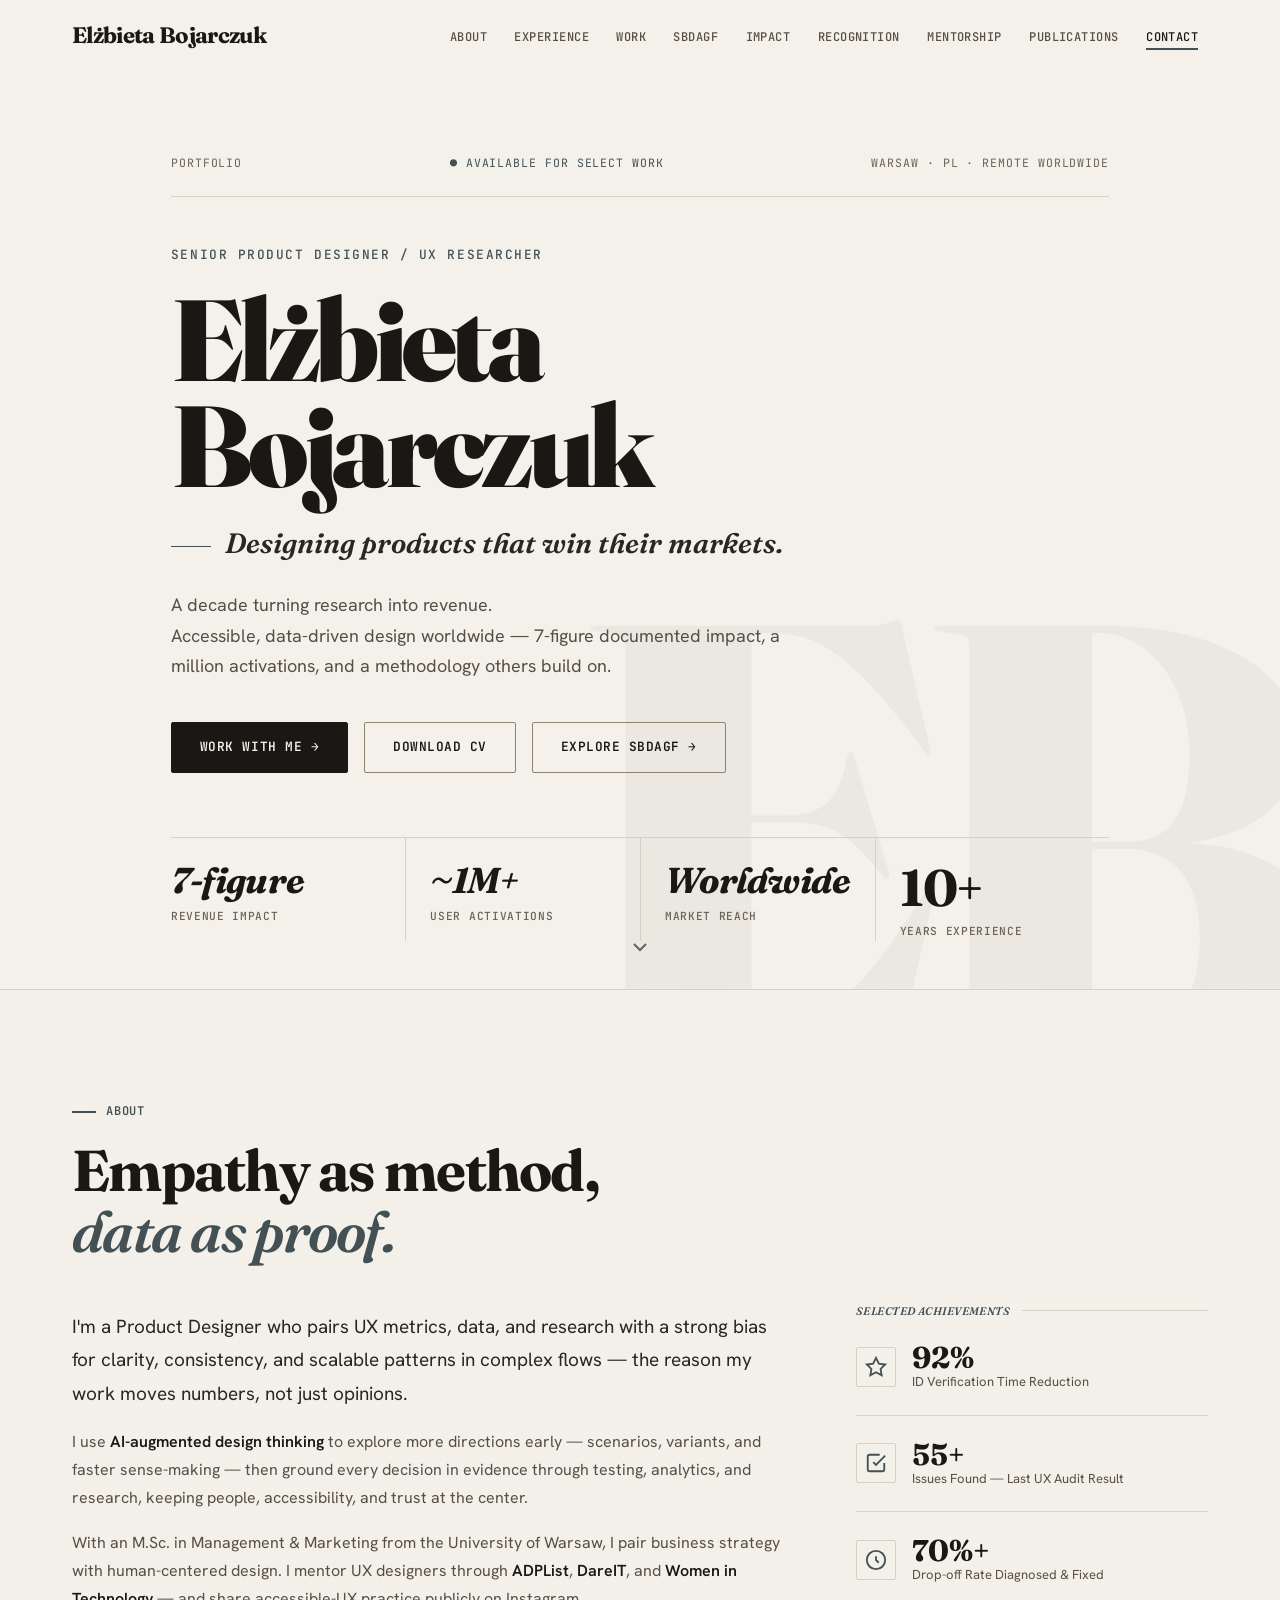
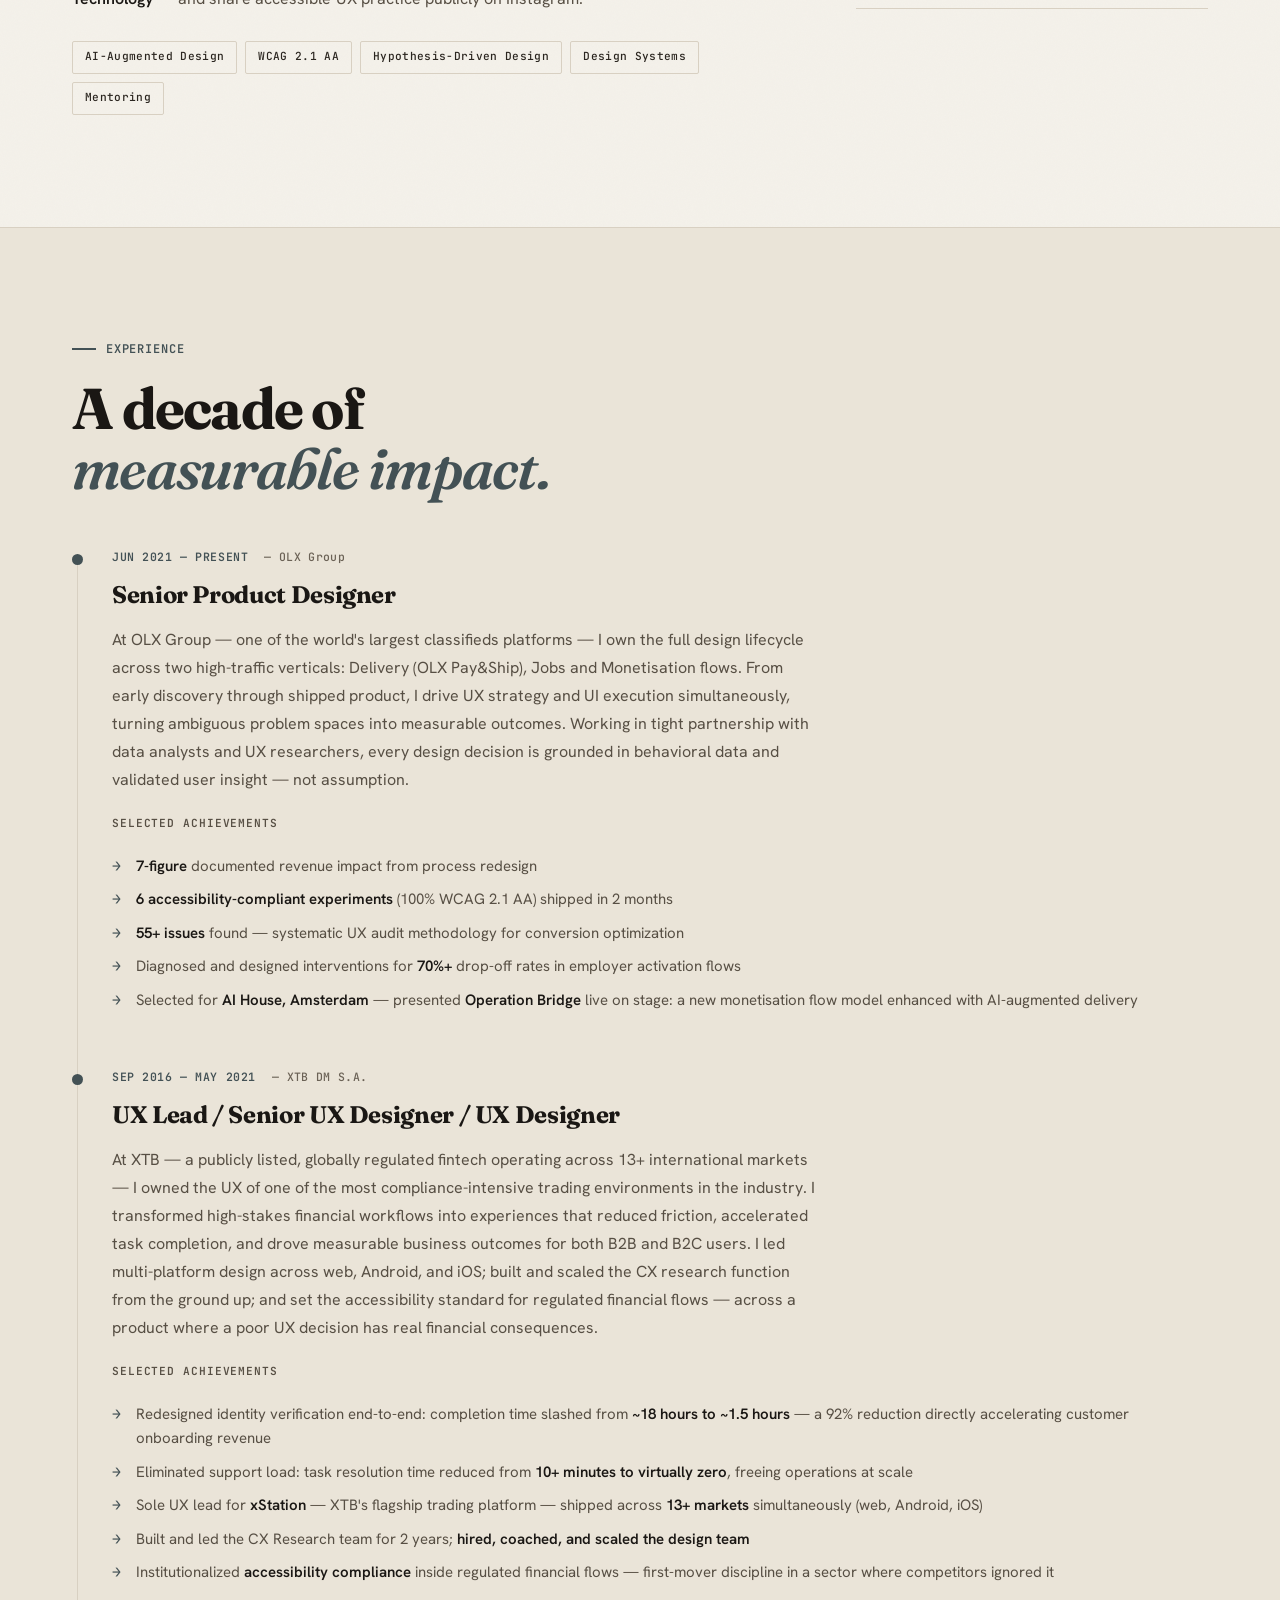
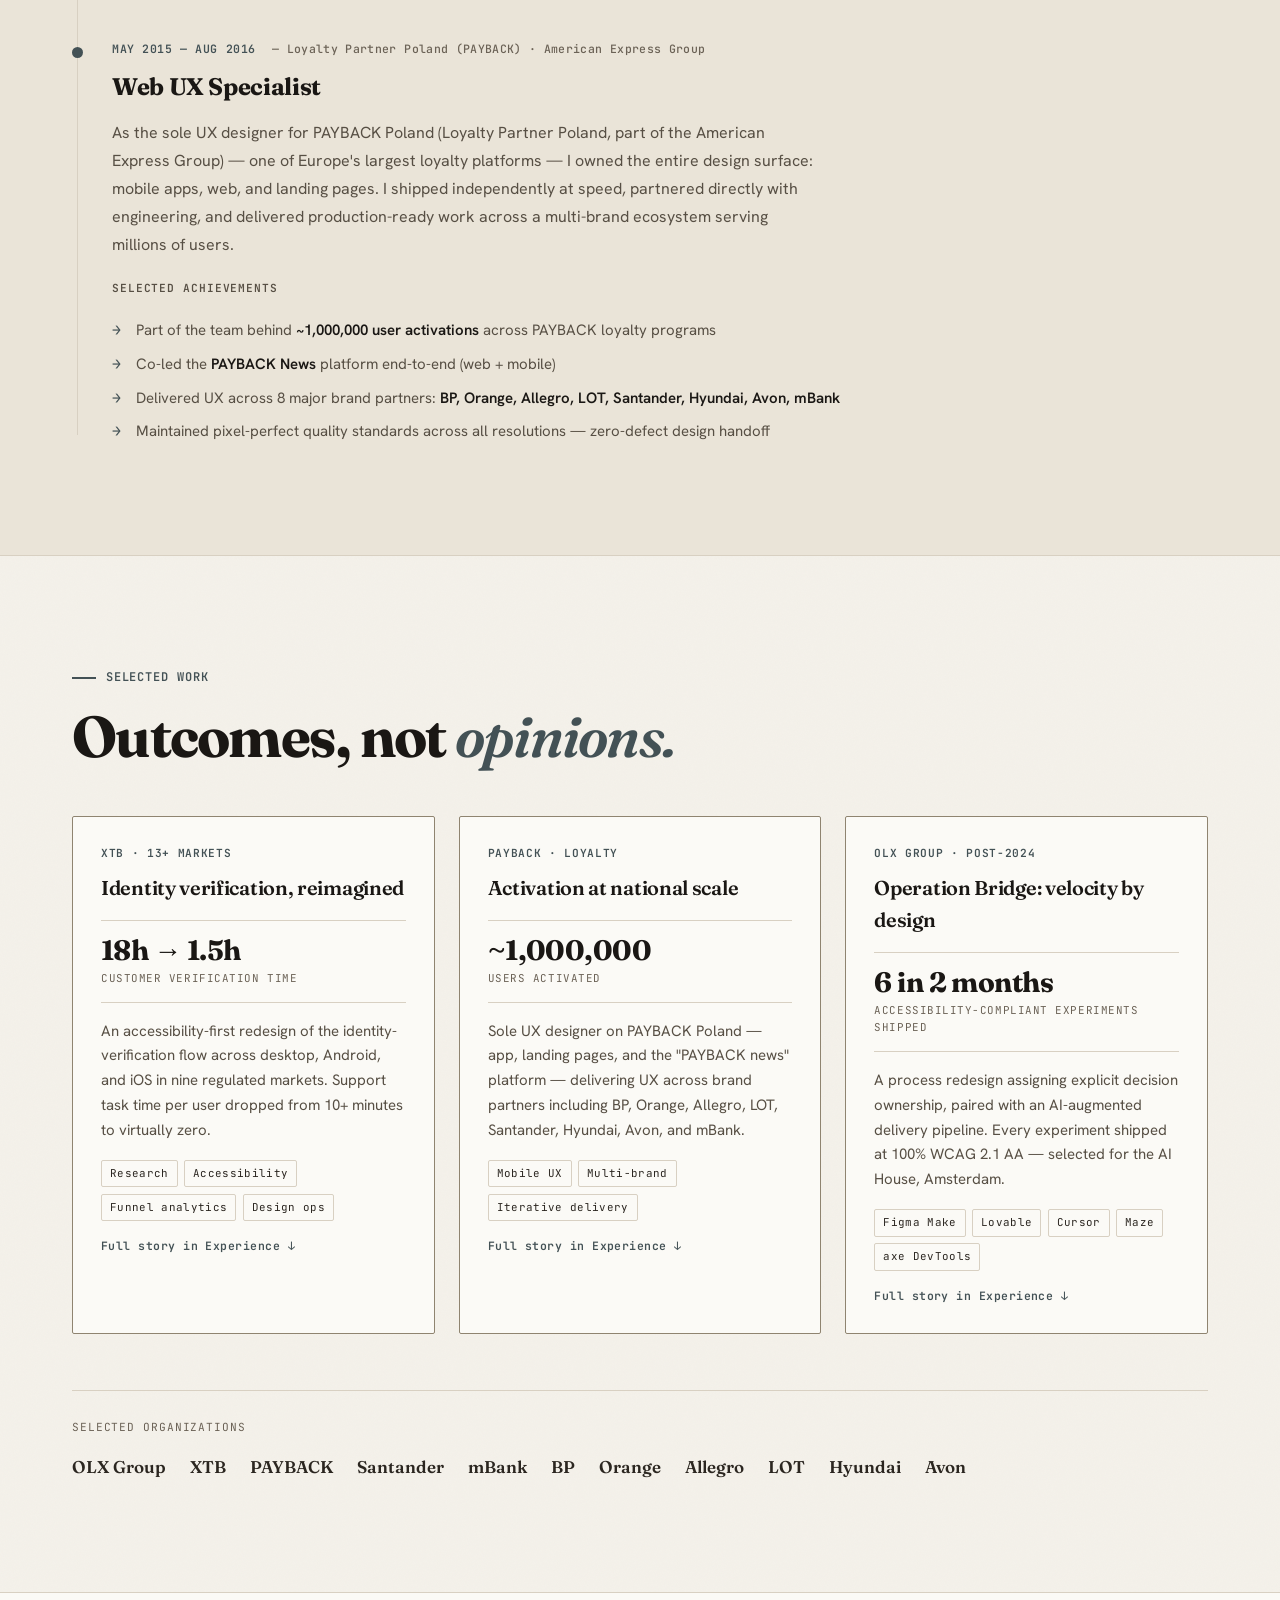
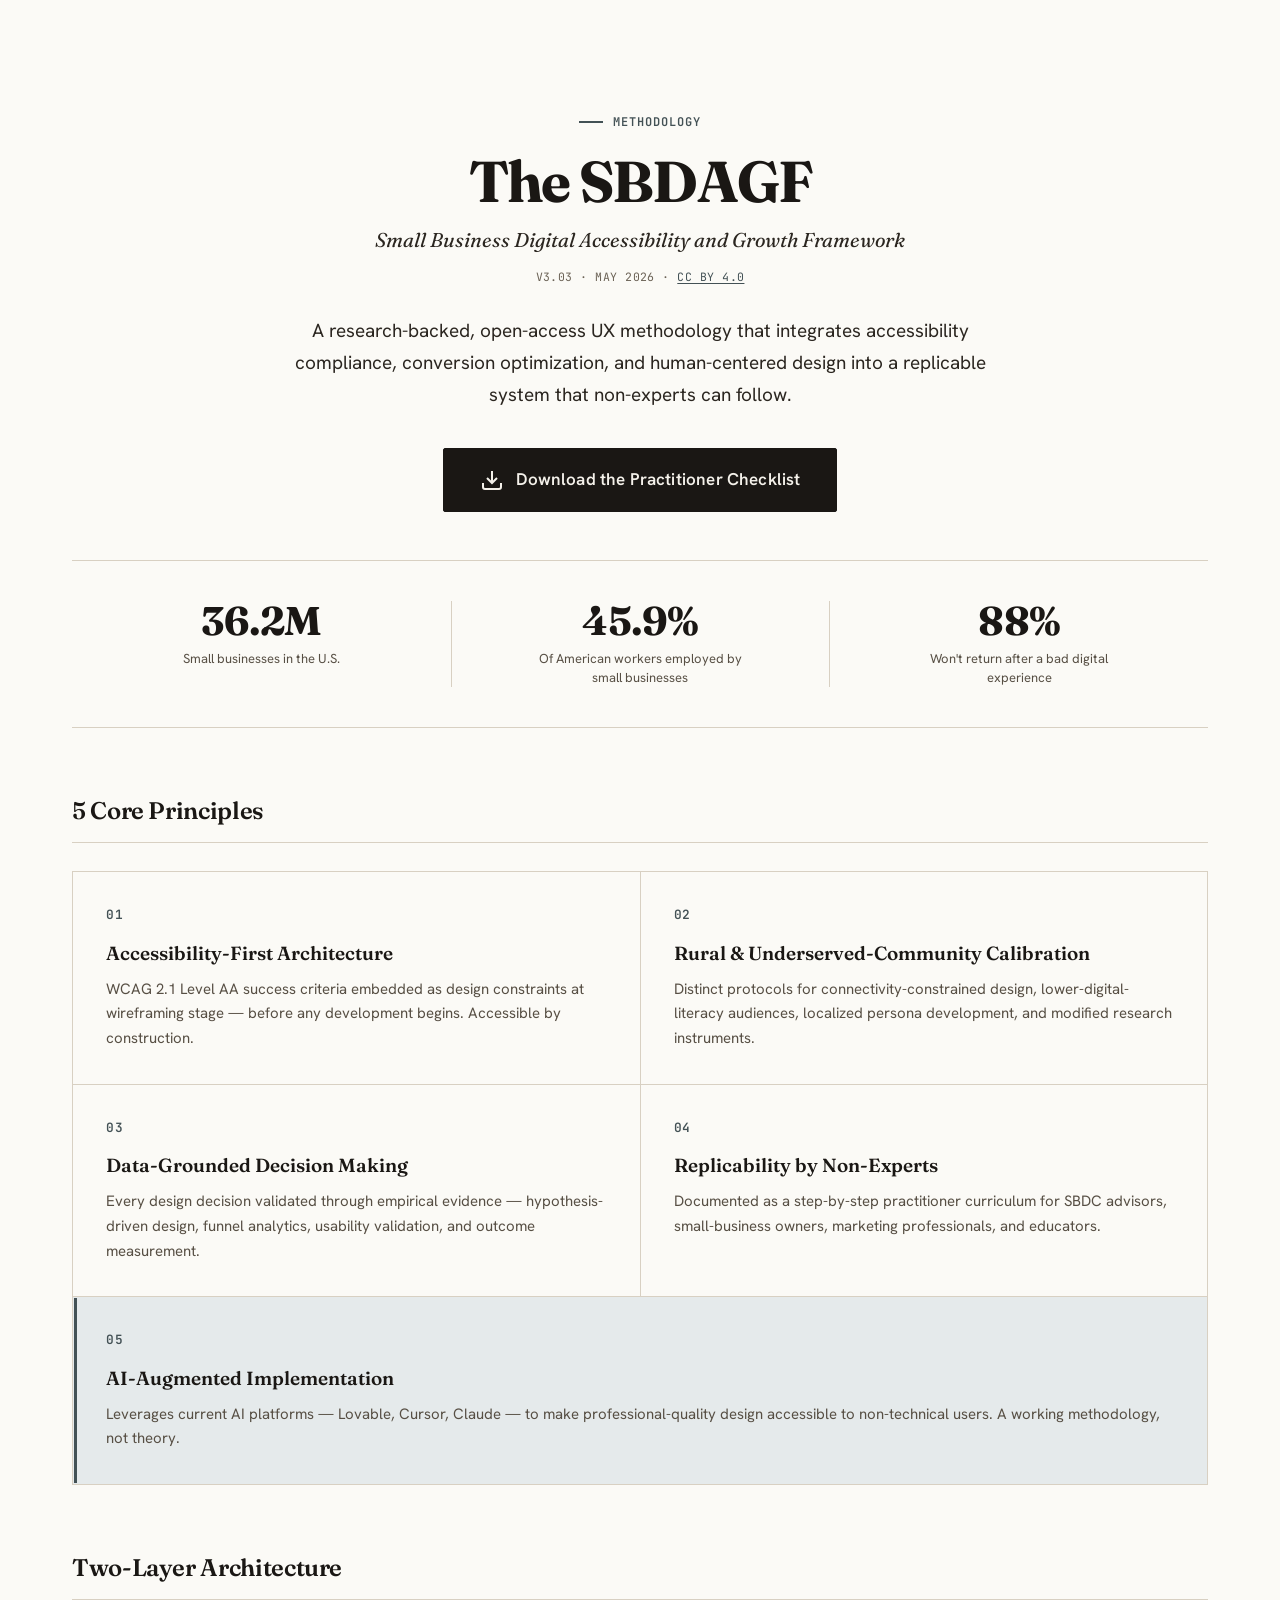
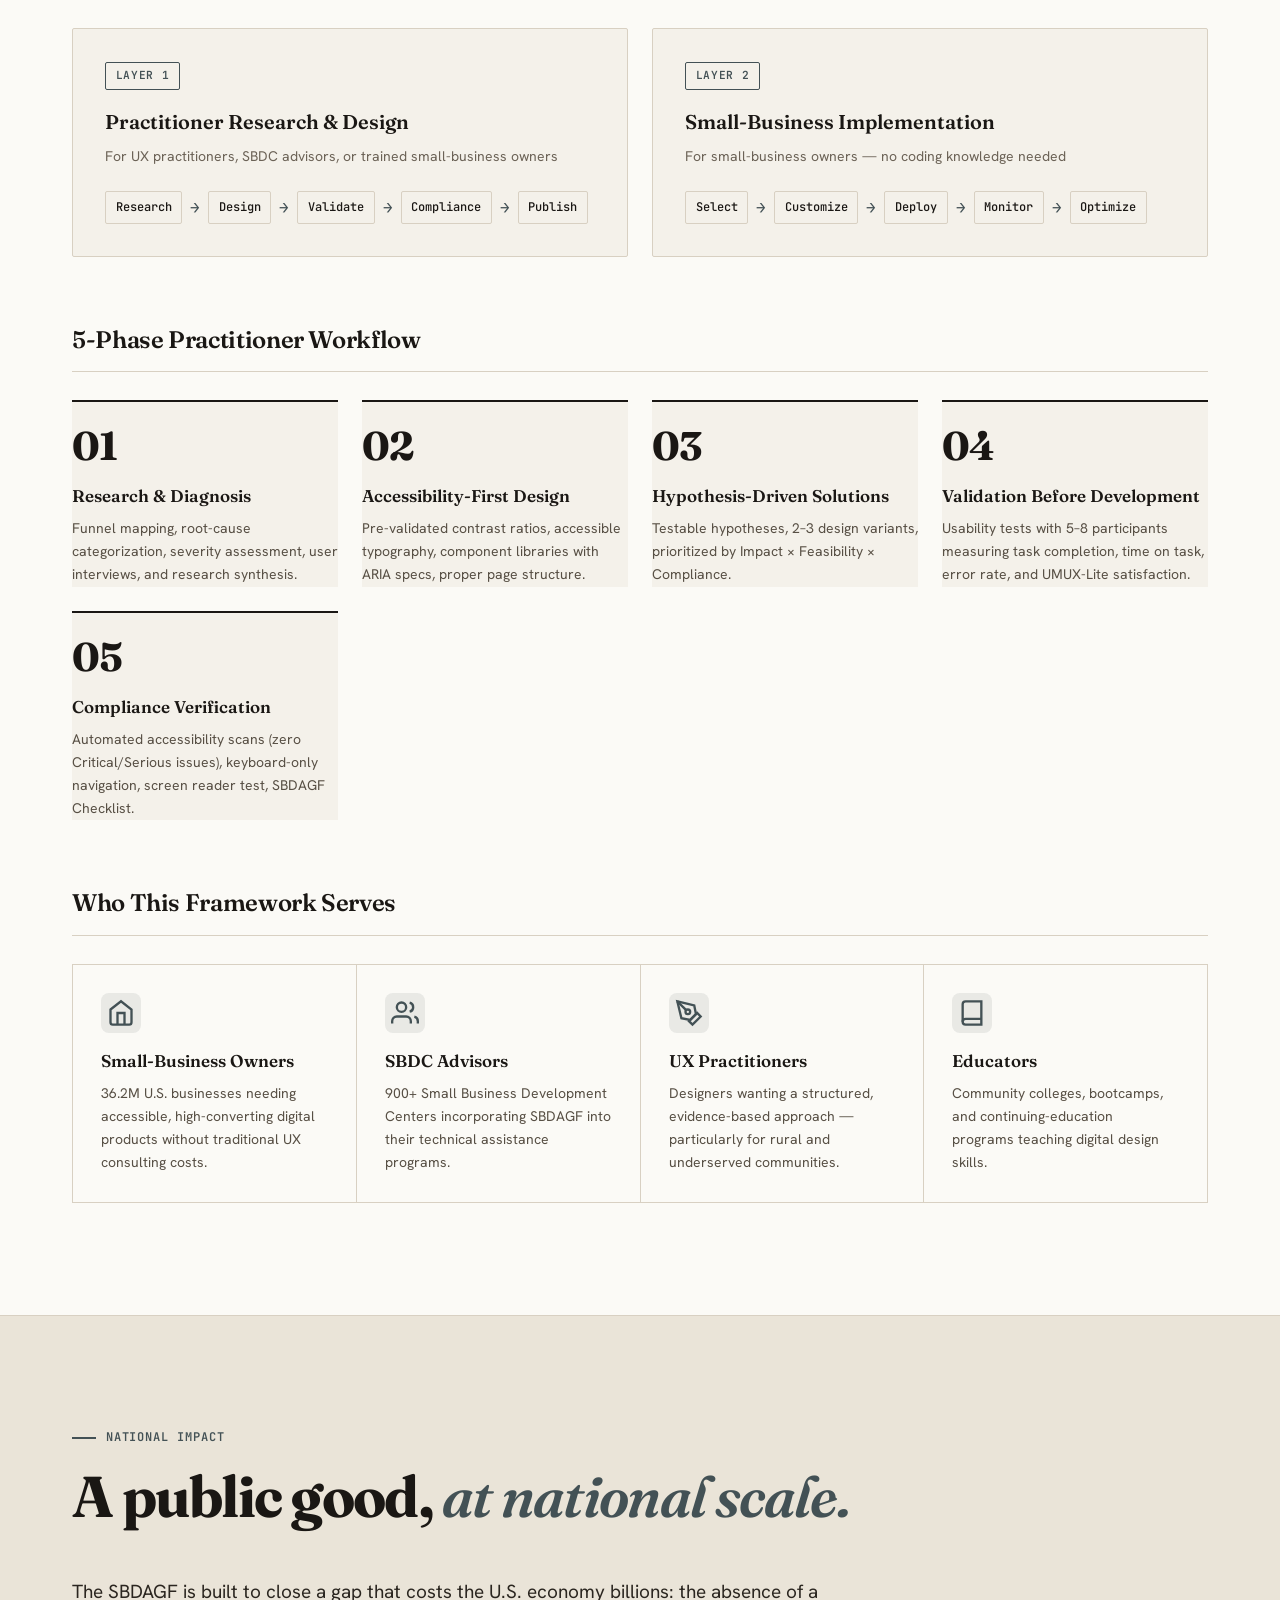
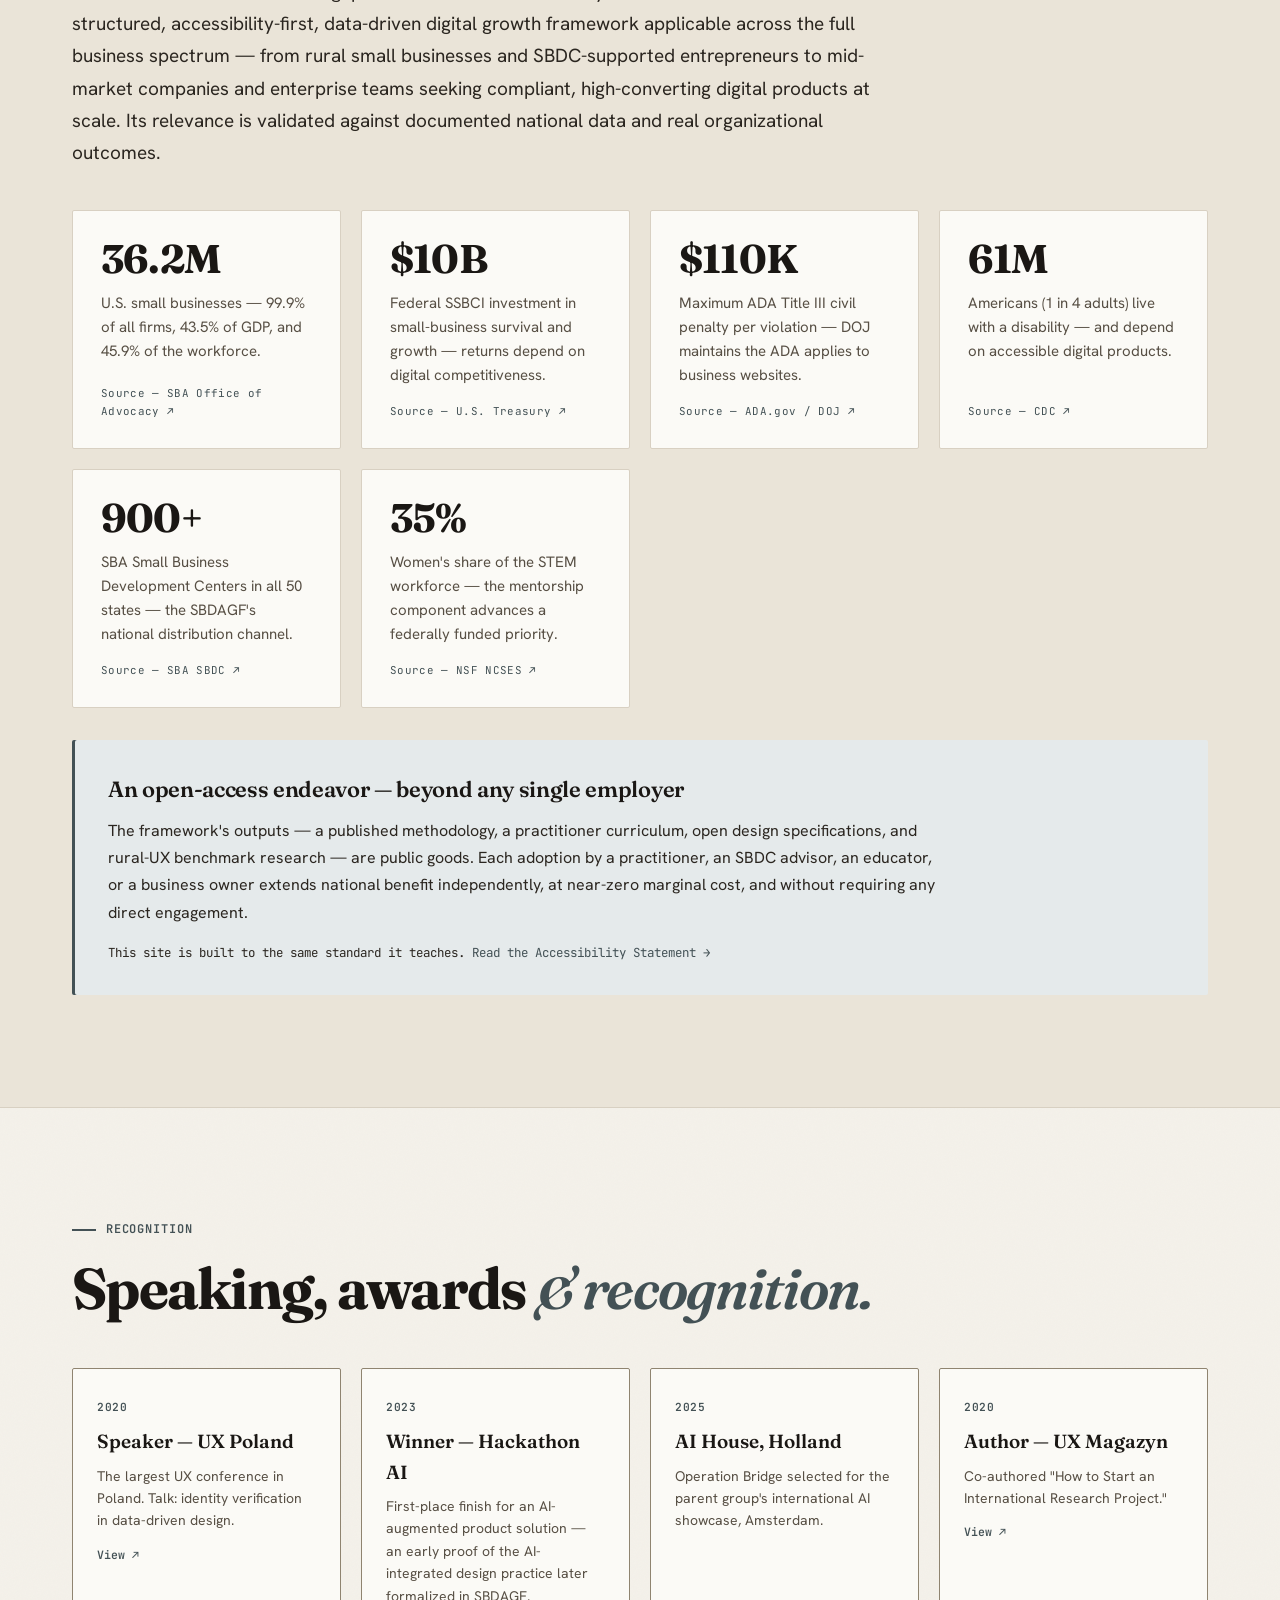
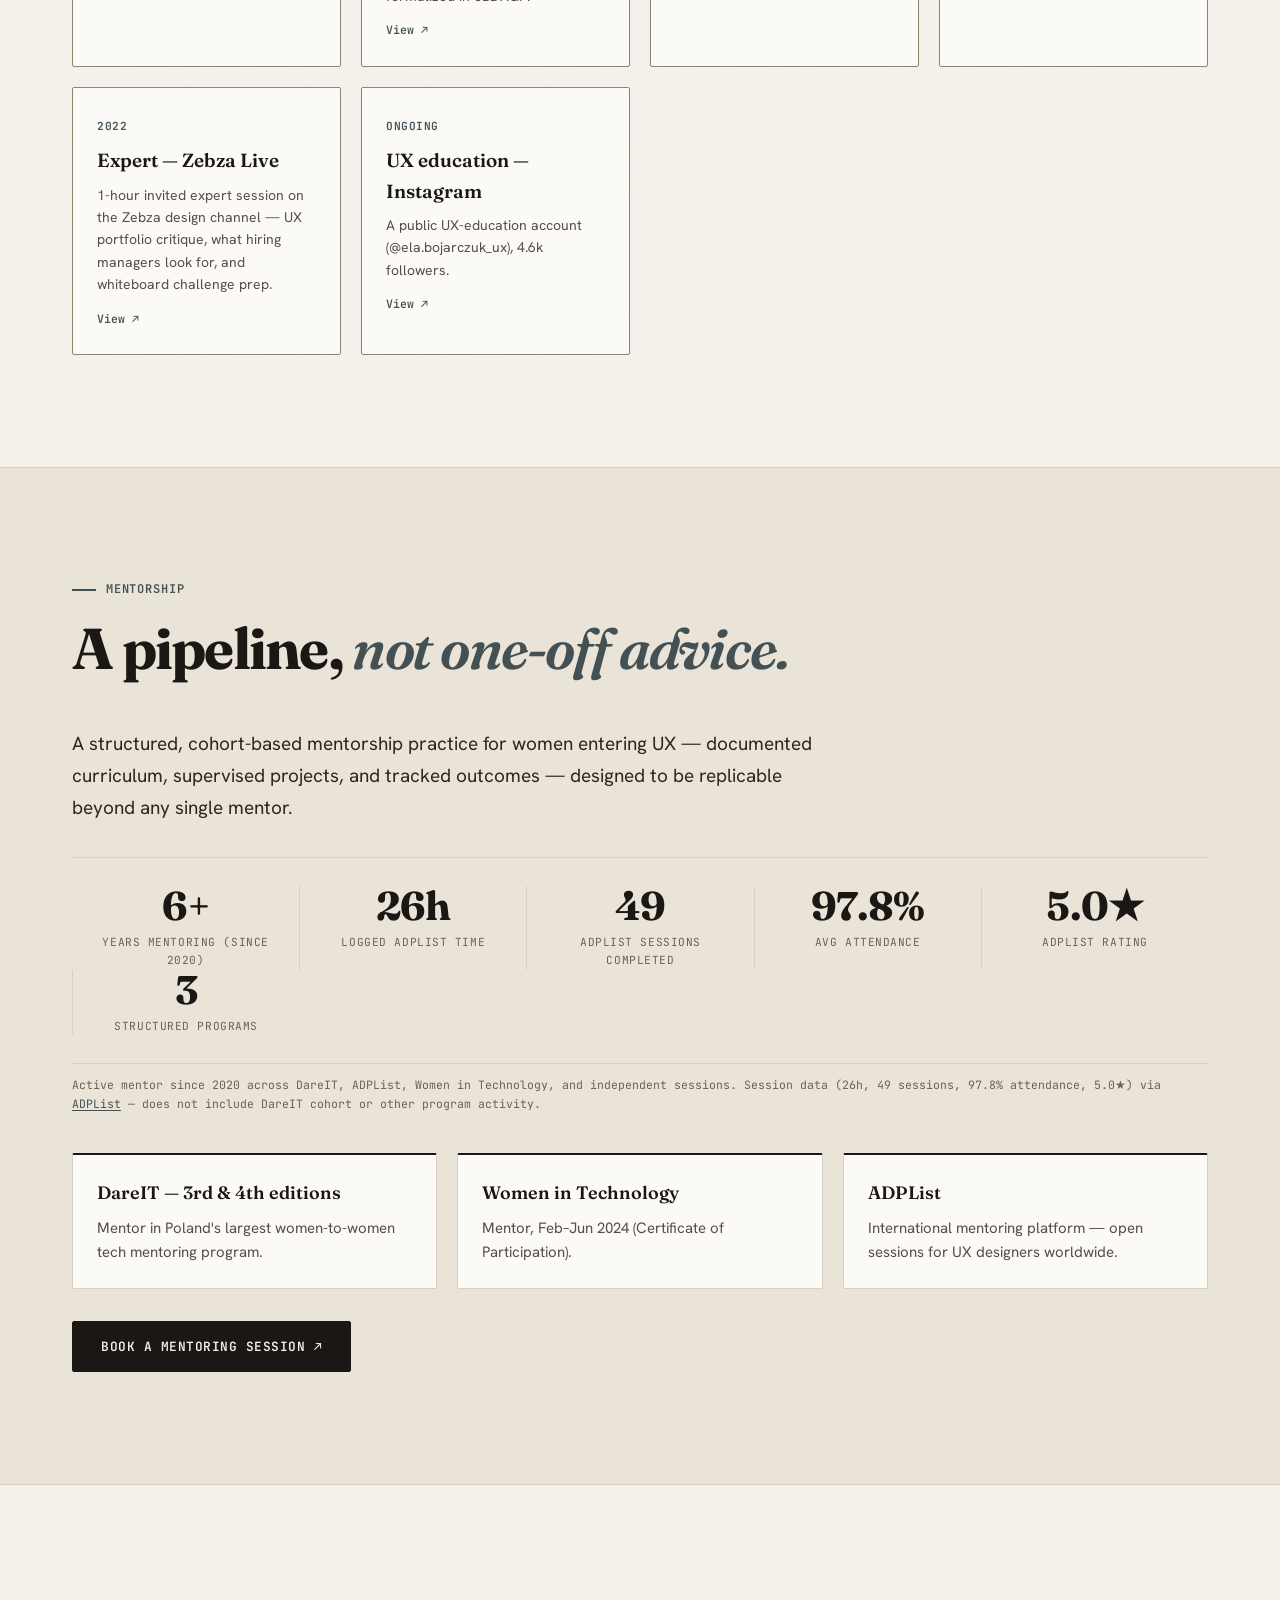
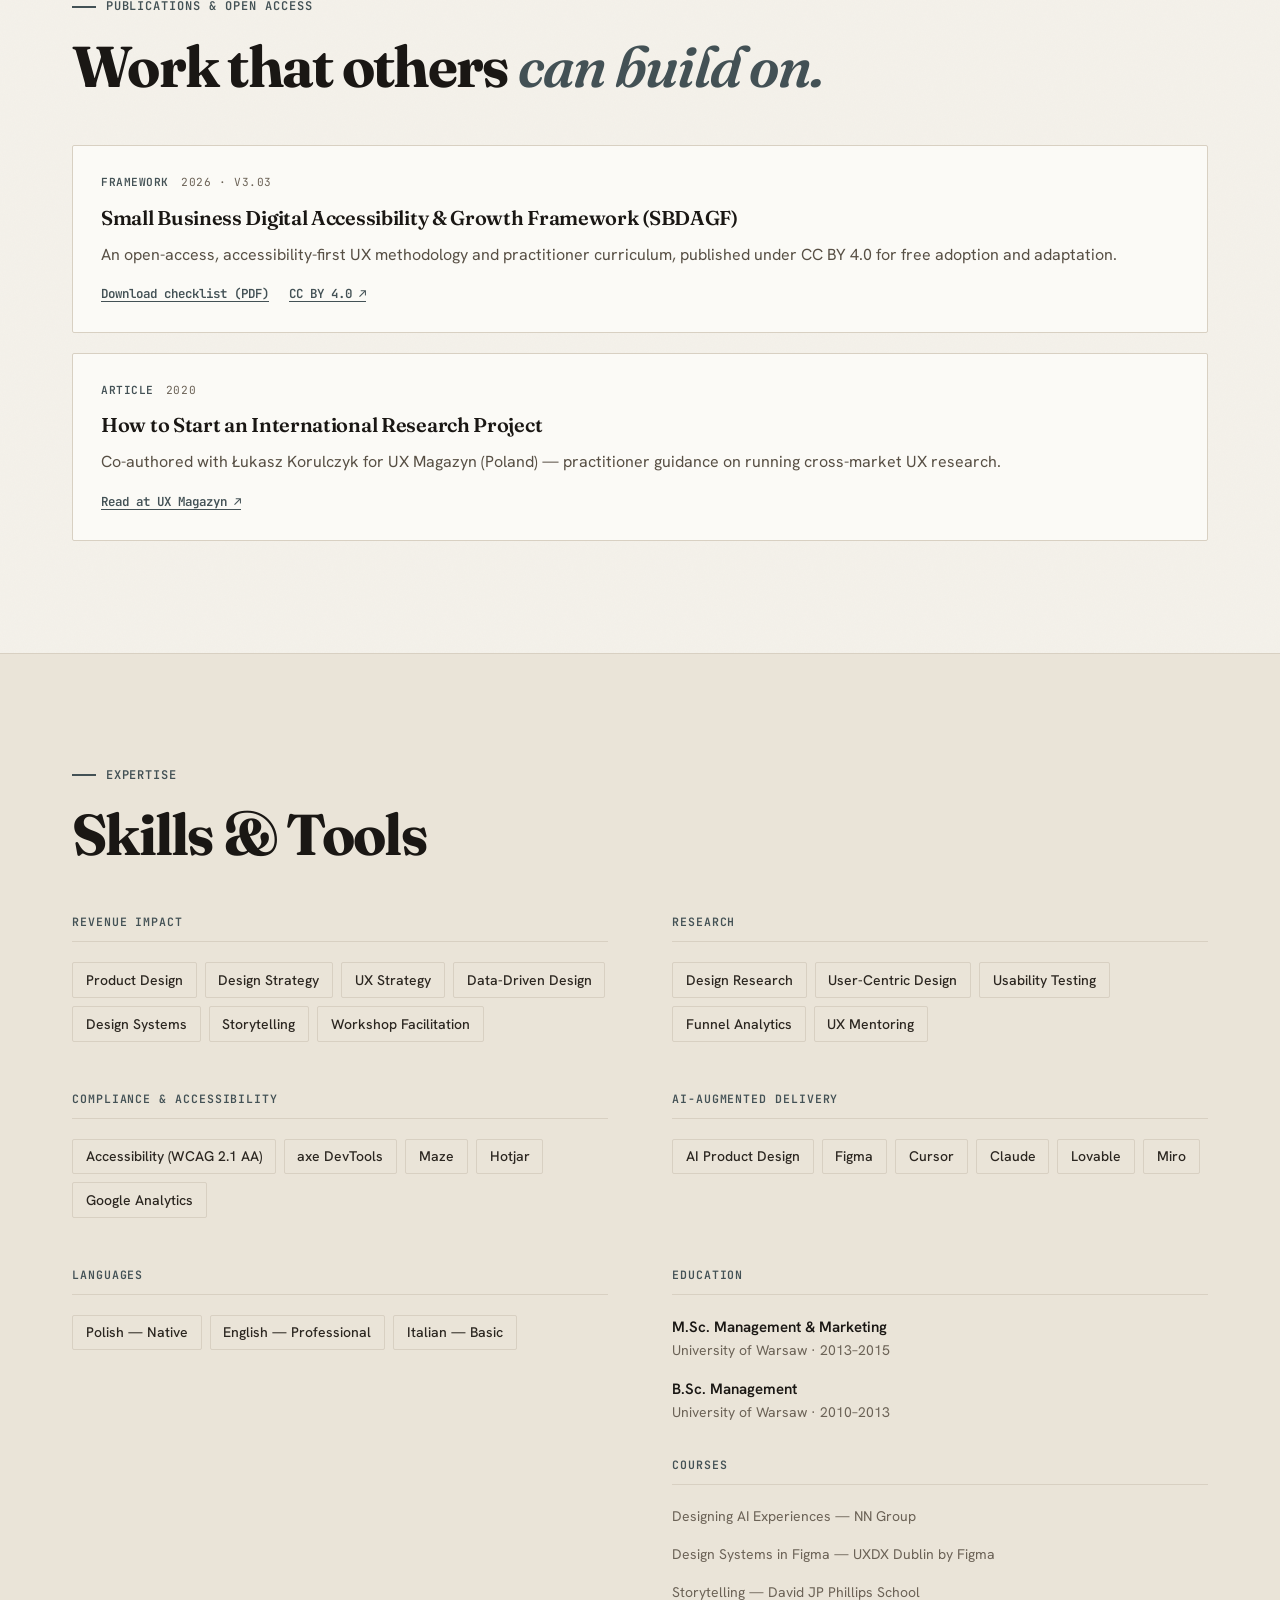
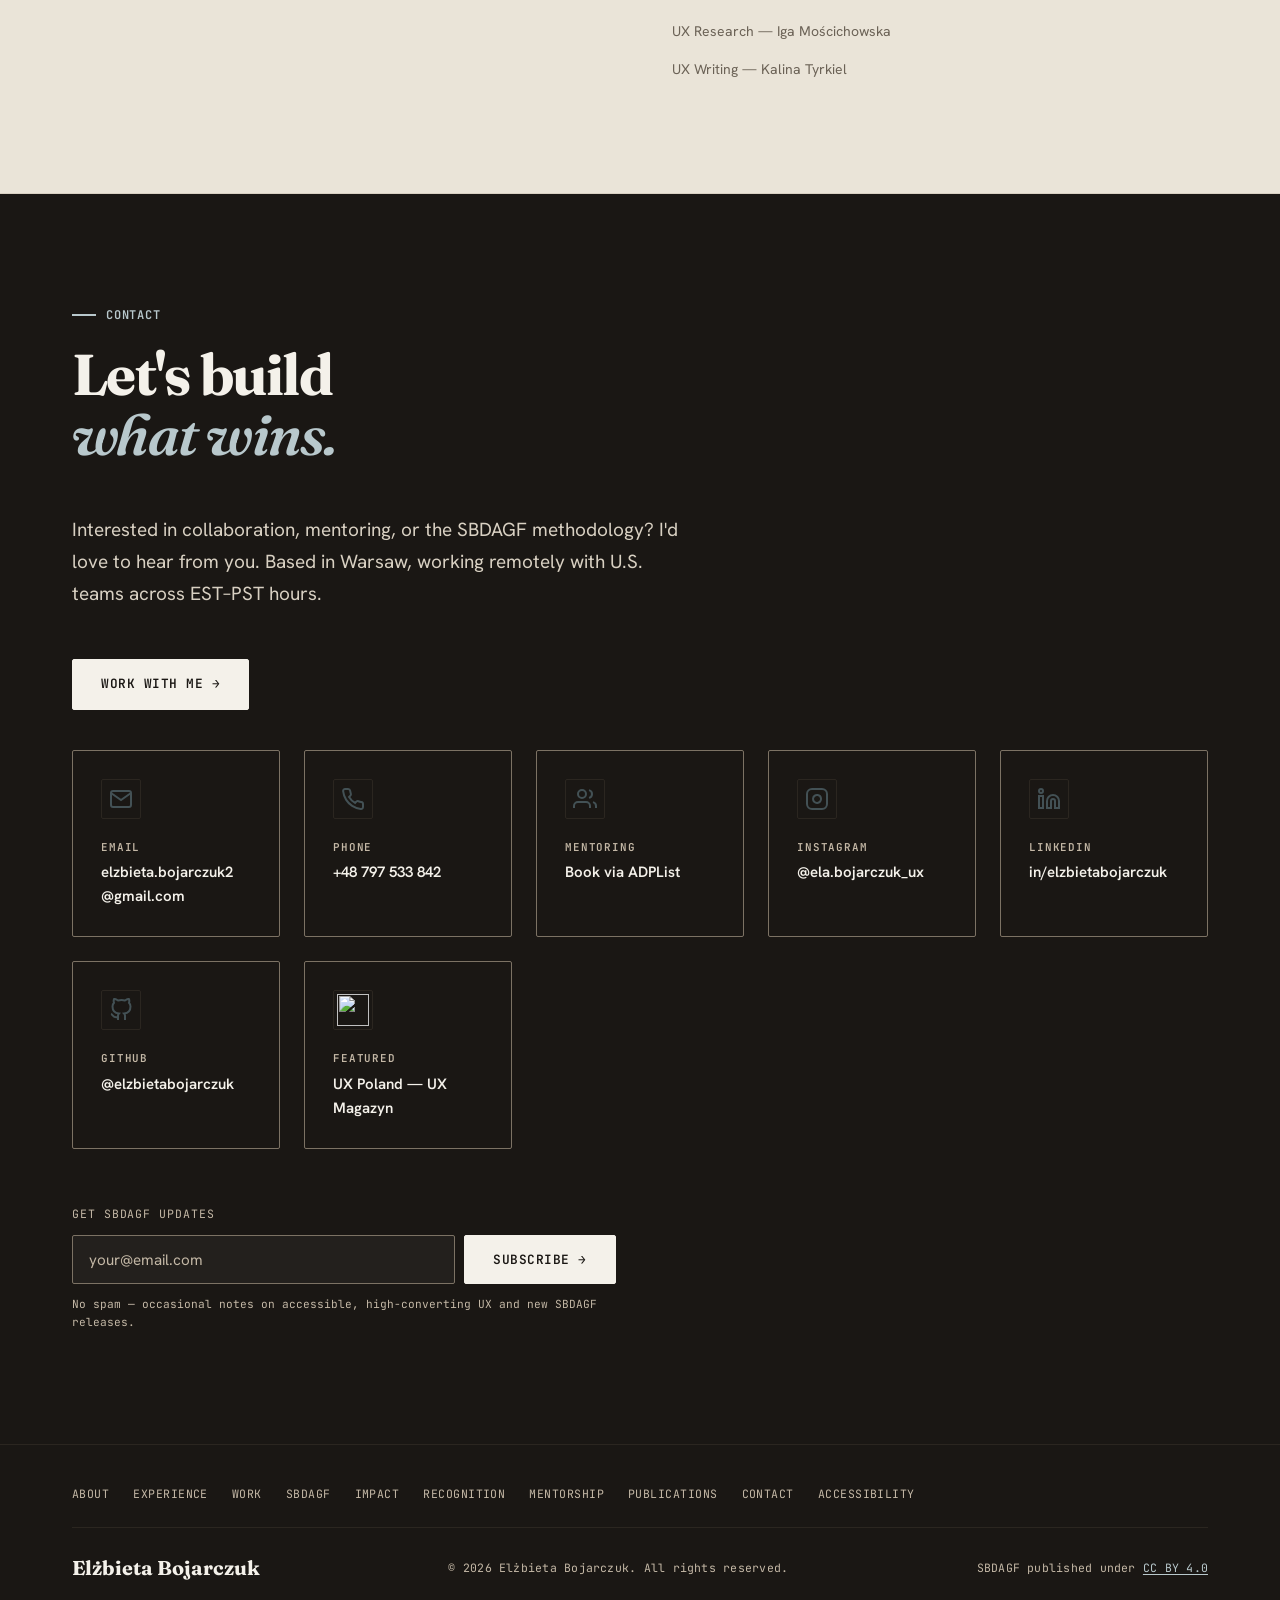
==== commit 16282d1d: "Skills by outcome, SEO overhaul, sitemap date update Skills: Revenue Impact / Research / Compliance " ====
--- a/index.html
+++ b/index.html
@@ -4,7 +4,7 @@
   <meta charset="UTF-8">
   <meta name="viewport" content="width=device-width, initial-scale=1.0, viewport-fit=cover">
   <title>Elżbieta Bojarczuk — Senior Product Designer & UX Researcher</title>
-  <meta name="description" content="Elżbieta Bojarczuk is a Senior Product Designer with 10+ years building accessible, data-driven digital products across worldwide markets. Documented multi-million-dollar revenue impact. Creator of the SBDAGF methodology.">
+  <meta name="description" content="Elżbieta Bojarczuk — Senior Product Designer with 10+ years delivering 7-figure revenue impact across fintech, e-commerce, and loyalty platforms worldwide. Creator of SBDAGF. Featured at AI House, Amsterdam. Available for select work.">
   <meta name="author" content="Elżbieta Bojarczuk">
   <meta name="robots" content="index, follow, max-image-preview:large, max-snippet:-1, max-video-preview:-1">
   <meta name="theme-color" content="#f4f1ea">
@@ -22,7 +22,7 @@
   <meta property="og:site_name" content="Elżbieta Bojarczuk">
   <meta property="og:locale" content="en_US">
   <meta property="og:title" content="Elżbieta Bojarczuk — Senior Product Designer & UX Researcher">
-  <meta property="og:description" content="10+ years designing accessible, data-driven digital products across worldwide markets. Creator of the open-access SBDAGF methodology for U.S. small businesses.">
+  <meta property="og:description" content="Senior Product Designer — 7-figure documented revenue impact across fintech (XTB, 13+ markets), e-commerce (OLX Group) and loyalty (PAYBACK · American Express). Creator of SBDAGF. Featured at AI House, Amsterdam.">
   <meta property="og:image" content="https://elzbietabojarczuk.github.io/og-image.png">
   <meta property="og:image:type" content="image/png">
   <meta property="og:image:width" content="1200">
@@ -33,7 +33,7 @@
   <!-- Twitter Card -->
   <meta name="twitter:card" content="summary_large_image">
   <meta name="twitter:title" content="Elżbieta Bojarczuk — Senior Product Designer & UX Researcher">
-  <meta name="twitter:description" content="10+ years designing accessible, data-driven digital products. Creator of the open-access SBDAGF methodology.">
+  <meta name="twitter:description" content="Senior Product Designer — 7-figure revenue impact across fintech, e-commerce, loyalty platforms worldwide. Creator of SBDAGF. Featured at AI House, Amsterdam.">
   <meta name="twitter:image" content="https://elzbietabojarczuk.github.io/og-image.png">
   <meta name="twitter:image:alt" content="Elżbieta Bojarczuk — Senior Product Designer & UX Researcher">
 
@@ -56,7 +56,7 @@
     "telephone": "+48797533842",
     "address": { "@type": "PostalAddress", "addressLocality": "Warsaw", "addressCountry": "PL" },
     "alumniOf": { "@type": "CollegeOrUniversity", "name": "University of Warsaw" },
-    "knowsAbout": ["UX Research", "Product Design", "Web Accessibility", "WCAG 2.1", "Design Systems", "Conversion Optimization", "AI-Augmented Design"],
+    "knowsAbout": ["UX Research", "Product Design", "Web Accessibility", "WCAG 2.1 AA", "Design Systems", "Conversion Optimization", "AI-Augmented Design", "Fintech UX", "E-commerce Design", "Monetisation Flows", "Funnel Analytics", "Design Strategy", "UX Mentoring"],
     "sameAs": [
       "https://www.linkedin.com/in/elzbietabojarczuk",
       "https://github.com/elzbietabojarczuk",
@@ -70,7 +70,7 @@
       "name": "Product Designer",
       "occupationalCategory": "15-1255.01 Web and Digital Interface Designers"
     },
-    "award": ["Hackathon AI Winner (2023)", "Speaker, UX Poland (2020)"],
+    "award": ["AI House Amsterdam — Selected Presenter (2025)", "Hackathon AI Winner (2023)", "Speaker, UX Poland (2020)"],
     "subjectOf": {
       "@type": "Article",
       "name": "How to Start an International Research Project",
@@ -85,7 +85,7 @@
       "version": "3.03",
       "license": "https://creativecommons.org/licenses/by/4.0/",
       "url": "https://elzbietabojarczuk.github.io/#sbdagf",
-      "about": "An open-access, accessibility-first UX methodology for U.S. small businesses, designed for dissemination through the SBA Small Business Development Center network."
+      "about": "An open-access, accessibility-first UX methodology applicable across small businesses, mid-market companies, and enterprise teams — designed for compliant, high-converting digital products at scale. Disseminated through the SBA SBDC network and adopted internationally."
     }
   }
   </script>
@@ -125,8 +125,8 @@
         <li><a href="#sbdagf">SBDAGF</a></li>
         <li><a href="#impact">Impact</a></li>
         <li><a href="#recognition">Recognition</a></li>
+        <li><a href="#mentorship">Mentorship</a></li>
         <li><a href="#publications">Publications</a></li>
-        <li><a href="#mentorship">Mentorship</a></li>
         <li><a href="#contact">Contact</a></li>
       </ul>
       <button class="nav-toggle" aria-label="Toggle navigation menu" aria-expanded="false" aria-controls="nav-links-id">
@@ -270,7 +270,7 @@
                 <li>Redesigned identity verification end-to-end: completion time slashed from <strong>~18 hours to ~1.5 hours</strong> — a 92% reduction directly accelerating customer onboarding revenue</li>
                 <li>Eliminated support load: task resolution time reduced from <strong>10+ minutes to virtually zero</strong>, freeing operations at scale</li>
                 <li>Sole UX lead for <strong>xStation</strong> — XTB's flagship trading platform — shipped across <strong>13+ markets</strong> simultaneously (web, Android, iOS)</li>
-                <li>Built and led the CX Research team for 2 years; <strong>hired, coached, and scaled a team of three designers</strong></li>
+                <li>Built and led the CX Research team for 2 years; <strong>hired, coached, and scaled the design team</strong></li>
                 <li>Institutionalized <strong>accessibility compliance</strong> inside regulated financial flows — first-mover discipline in a sector where competitors ignored it</li>
               </ul>
             </div>
@@ -281,16 +281,16 @@
             <div class="timeline-body">
               <div class="timeline-meta">
                 <span class="timeline-date">May 2015 — Aug 2016</span>
-                <span class="timeline-company">Loyalty Partner Polska (PAYBACK)</span>
+                <span class="timeline-company">Loyalty Partner Poland (PAYBACK) · American Express Group</span>
               </div>
               <h3 class="timeline-role">Web UX Specialist</h3>
-              <p>Started my design career as the sole UX designer on PAYBACK Poland — creating UX for mobile apps, landing pages, and the company website, collaborating closely with engineers to iteratively deliver new features.</p>
+              <p>As the sole UX designer for PAYBACK Poland (Loyalty Partner Poland, part of the American Express Group) — one of Europe's largest loyalty platforms — I owned the entire design surface: mobile apps, web, and landing pages. I shipped independently at speed, partnered directly with engineering, and delivered production-ready work across a multi-brand ecosystem serving millions of users.</p>
               <p class="achievement-label">Selected achievements</p>
               <ul class="achievement-list" aria-label="Key achievements">
-                <li>Contributed to <strong>~1,000,000 users activated</strong> across PAYBACK programs</li>
-                <li>Co-led the <strong>"PAYBACK news"</strong> platform (web + mobile)</li>
-                <li>Delivered UX across brand partners: BP, Orange, Allegro, LOT, Santander, Hyundai, Avon, mBank</li>
-                <li>Ran design-check reviews and shipped high-quality assets at multiple resolutions</li>
+                <li>Part of the team behind <strong>~1,000,000 user activations</strong> across PAYBACK loyalty programs</li>
+                <li>Co-led the <strong>PAYBACK News</strong> platform end-to-end (web + mobile)</li>
+                <li>Delivered UX across 8 major brand partners: <strong>BP, Orange, Allegro, LOT, Santander, Hyundai, Avon, mBank</strong></li>
+                <li>Maintained pixel-perfect quality standards across all resolutions — zero-defect design handoff</li>
               </ul>
             </div>
           </li>
@@ -371,7 +371,6 @@
           <a class="pdf-download reveal" href="SBDAGF_practitioner_checklist.pdf" download>
             <svg class="pdf-download-icon" viewBox="0 0 24 24" fill="none" stroke="currentColor" stroke-width="2" width="24" height="24" aria-hidden="true"><path d="M21 15v4a2 2 0 0 1-2 2H5a2 2 0 0 1-2-2v-4"/><polyline points="7 10 12 15 17 10"/><line x1="12" y1="15" x2="12" y2="3"/></svg>
             <span class="pdf-download-label">Download the Practitioner Checklist</span>
-            <span class="pdf-download-meta">PDF · SBDAGF</span>
           </a>
         </div>
 
@@ -415,7 +414,7 @@
           <article class="principle-card principle-card--accent reveal reveal--delay-1">
             <div class="principle-num" aria-hidden="true">05</div>
             <h4>AI-Augmented Implementation</h4>
-            <p>Leverages current AI platforms — Lovable, Cursor, Claude, v0, Bolt.new — to make professional-quality design accessible to non-technical users. A working methodology, not theory.</p>
+            <p>Leverages current AI platforms — Lovable, Cursor, Claude — to make professional-quality design accessible to non-technical users. A working methodology, not theory.</p>
           </article>
         </div>
 
@@ -515,7 +514,7 @@
       <div class="container">
         <div class="section-label reveal">National Impact</div>
         <h2 id="impact-heading" class="section-heading reveal">A public good, <em>at national scale.</em></h2>
-        <p class="lead impact-lead reveal">The SBDAGF is engineered for one purpose: to give the United States' small businesses — especially in rural and underserved communities — a cost-effective, accessibility-first path to compliant, high-converting digital products, disseminated through the federal SBDC network. Its importance is measured against documented national data.</p>
+        <p class="lead impact-lead reveal">The SBDAGF is built to close a gap that costs the U.S. economy billions: the absence of a structured, accessibility-first, data-driven digital growth framework applicable across the full business spectrum — from rural small businesses and SBDC-supported entrepreneurs to mid-market companies and enterprise teams seeking compliant, high-converting digital products at scale. Its relevance is validated against documented national data and real organizational outcomes.</p>
 
         <div class="impact-grid">
           <article class="impact-card reveal">
@@ -579,7 +578,7 @@
           </a>
           <div class="rec-card reveal reveal--delay-2">
             <span class="rec-year">2025</span>
-            <h3>AI House — Prosus HQ</h3>
+            <h3>AI House, Holland</h3>
             <p>Operation Bridge selected for the parent group's international AI showcase, Amsterdam.</p>
           </div>
           <a class="rec-card reveal" href="https://uxmagazyn.pl/produkt/numer-4/" target="_blank" rel="noopener noreferrer">
@@ -601,18 +600,65 @@
             <span class="rec-go" aria-hidden="true">View ↗</span>
           </a>
         </div>
-
-        <div class="logo-wall reveal" aria-label="Featured and affiliated">
-          <span class="logo-wall-label">Spoke at · featured by · affiliated with</span>
-          <ul role="list">
-            <li>UX Poland</li><li>UX Magazyn</li><li>Prosus</li><li>ADPList</li><li>DareIT</li><li>Women in Technology</li>
-          </ul>
-        </div>
+      </div>
+    </section>
+
+    <!-- ── Mentorship ── -->
+    <section id="mentorship" class="section section-alt" aria-labelledby="mentorship-heading">
+      <div class="container">
+        <div class="section-label reveal">Mentorship</div>
+        <h2 id="mentorship-heading" class="section-heading reveal">A pipeline, <em>not one-off advice.</em></h2>
+        <p class="lead mentor-lead reveal">A structured, cohort-based mentorship practice for women entering UX — documented curriculum, supervised projects, and tracked outcomes — designed to be replicable beyond any single mentor.</p>
+
+        <div class="mentor-stats reveal" aria-label="Mentoring activity">
+          <div class="mentor-stat">
+            <span class="mentor-stat-num">6+</span>
+            <span class="mentor-stat-label">Years mentoring (since 2020)</span>
+          </div>
+          <div class="mentor-stat">
+            <span class="mentor-stat-num">26h</span>
+            <span class="mentor-stat-label">Logged ADPList time</span>
+          </div>
+          <div class="mentor-stat">
+            <span class="mentor-stat-num">49</span>
+            <span class="mentor-stat-label">ADPList sessions completed</span>
+          </div>
+          <div class="mentor-stat">
+            <span class="mentor-stat-num">97.8%</span>
+            <span class="mentor-stat-label">Avg attendance</span>
+          </div>
+          <div class="mentor-stat">
+            <span class="mentor-stat-num">5.0★</span>
+            <span class="mentor-stat-label">ADPList rating</span>
+          </div>
+          <div class="mentor-stat">
+            <span class="mentor-stat-num">3</span>
+            <span class="mentor-stat-label">Structured programs</span>
+          </div>
+        </div>
+        <p class="mentor-source reveal">Active mentor since 2020 across DareIT, ADPList, Women in Technology, and independent sessions. Session data (26h, 49 sessions, 97.8% attendance, 5.0★) via <a href="https://adplist.org/mentors/elzbieta-bojarczuk" target="_blank" rel="noopener noreferrer">ADPList</a> — does not include DareIT cohort or other program activity.</p>
+
+        <div class="mentor-grid">
+          <div class="mentor-card reveal">
+            <h3>DareIT — 3rd &amp; 4th editions</h3>
+            <p>Mentor in Poland's largest women-to-women tech mentoring program.</p>
+          </div>
+          <div class="mentor-card reveal reveal--delay-1">
+            <h3>Women in Technology</h3>
+            <p>Mentor, Feb–Jun 2024 (Certificate of Participation).</p>
+          </div>
+          <div class="mentor-card reveal reveal--delay-2">
+            <h3>ADPList</h3>
+            <p>International mentoring platform — open sessions for UX designers worldwide.</p>
+          </div>
+        </div>
+
+        <a class="btn btn-primary mentor-cta reveal" href="https://adplist.org/mentors/elzbieta-bojarczuk" target="_blank" rel="noopener noreferrer">Book a mentoring session ↗</a>
       </div>
     </section>
 
     <!-- ── Publications ── -->
-    <section id="publications" class="section section-alt" aria-labelledby="publications-heading">
+    <section id="publications" class="section" aria-labelledby="publications-heading">
       <div class="container">
         <div class="section-label reveal">Publications &amp; Open Access</div>
         <h2 id="publications-heading" class="section-heading reveal">Work that others <em>can build on.</em></h2>
@@ -639,60 +685,6 @@
       </div>
     </section>
 
-    <!-- ── Mentorship ── -->
-    <section id="mentorship" class="section" aria-labelledby="mentorship-heading">
-      <div class="container">
-        <div class="section-label reveal">Mentorship</div>
-        <h2 id="mentorship-heading" class="section-heading reveal">A pipeline, <em>not one-off advice.</em></h2>
-        <p class="lead mentor-lead reveal">A structured, cohort-based mentorship practice for women entering UX — documented curriculum, supervised projects, and tracked outcomes — designed to be replicable beyond any single mentor.</p>
-
-        <div class="mentor-stats reveal" aria-label="Mentoring activity">
-          <div class="mentor-stat">
-            <span class="mentor-stat-num">6+</span>
-            <span class="mentor-stat-label">Years mentoring (since 2020)</span>
-          </div>
-          <div class="mentor-stat">
-            <span class="mentor-stat-num">26h</span>
-            <span class="mentor-stat-label">Logged ADPList time</span>
-          </div>
-          <div class="mentor-stat">
-            <span class="mentor-stat-num">49</span>
-            <span class="mentor-stat-label">ADPList sessions completed</span>
-          </div>
-          <div class="mentor-stat">
-            <span class="mentor-stat-num">97.8%</span>
-            <span class="mentor-stat-label">Avg attendance</span>
-          </div>
-          <div class="mentor-stat">
-            <span class="mentor-stat-num">5.0★</span>
-            <span class="mentor-stat-label">ADPList rating</span>
-          </div>
-          <div class="mentor-stat">
-            <span class="mentor-stat-num">3</span>
-            <span class="mentor-stat-label">Structured programs</span>
-          </div>
-        </div>
-        <p class="mentor-source reveal">Active mentor since 2020 across DareIT, ADPList, Women in Technology, and independent sessions. Session data (26h, 49 sessions, 97.8% attendance, 5.0★) via <a href="https://adplist.org/mentors/elzbieta-bojarczuk" target="_blank" rel="noopener noreferrer">ADPList</a> — does not include DareIT cohort or other program activity.</p>
-
-        <div class="mentor-grid">
-          <div class="mentor-card reveal">
-            <h3>DareIT — 3rd &amp; 4th editions</h3>
-            <p>Mentor in Poland's largest women-to-women tech mentoring program.</p>
-          </div>
-          <div class="mentor-card reveal reveal--delay-1">
-            <h3>Women in Technology</h3>
-            <p>Mentor, Feb–Jun 2024 (Certificate of Participation).</p>
-          </div>
-          <div class="mentor-card reveal reveal--delay-2">
-            <h3>ADPList</h3>
-            <p>International mentoring platform — open sessions for UX designers worldwide.</p>
-          </div>
-        </div>
-
-        <a class="btn btn-primary mentor-cta reveal" href="https://adplist.org/mentors/elzbieta-bojarczuk" target="_blank" rel="noopener noreferrer">Book a mentoring session ↗</a>
-      </div>
-    </section>
-
     <!-- ── Skills ── -->
     <section id="skills" class="section section-alt" aria-labelledby="skills-heading">
       <div class="container">
@@ -700,33 +692,46 @@
         <h2 id="skills-heading" class="section-heading reveal">Skills &amp; Tools</h2>
         <div class="skills-grid">
           <div class="skill-group reveal">
-            <h3>Design &amp; Strategy</h3>
+            <h3>Revenue Impact</h3>
             <ul class="tag-list" role="list">
-              <li>AI Product Design</li>
               <li>Product Design</li>
               <li>Design Strategy</li>
               <li>UX Strategy</li>
+              <li>Data-Driven Design</li>
+              <li>Design Systems</li>
+              <li>Storytelling</li>
+              <li>Workshop Facilitation</li>
+            </ul>
+          </div>
+          <div class="skill-group reveal reveal--delay-1">
+            <h3>Research</h3>
+            <ul class="tag-list" role="list">
               <li>Design Research</li>
               <li>User-Centric Design</li>
-              <li>Data-Driven Design</li>
-              <li>Design Systems</li>
-              <li>Workshop Facilitation</li>
-              <li>Storytelling</li>
+              <li>Usability Testing</li>
+              <li>Funnel Analytics</li>
               <li>UX Mentoring</li>
             </ul>
           </div>
-          <div class="skill-group reveal reveal--delay-1">
-            <h3>Tools</h3>
+          <div class="skill-group reveal reveal--delay-2">
+            <h3>Compliance &amp; Accessibility</h3>
             <ul class="tag-list" role="list">
+              <li>Accessibility (WCAG 2.1 AA)</li>
+              <li>axe DevTools</li>
+              <li>Maze</li>
+              <li>Hotjar</li>
+              <li>Google Analytics</li>
+            </ul>
+          </div>
+          <div class="skill-group reveal">
+            <h3>AI-Augmented Delivery</h3>
+            <ul class="tag-list" role="list">
+              <li>AI Product Design</li>
               <li>Figma</li>
               <li>Cursor</li>
               <li>Claude</li>
               <li>Lovable</li>
-              <li>Maze</li>
-              <li>axe DevTools</li>
-              <li>Hotjar</li>
               <li>Miro</li>
-              <li>Google Analytics</li>
             </ul>
           </div>
           <div class="skill-group reveal reveal--delay-2">
@@ -845,8 +850,8 @@
         <a href="#sbdagf">SBDAGF</a>
         <a href="#impact">Impact</a>
         <a href="#recognition">Recognition</a>
+        <a href="#mentorship">Mentorship</a>
         <a href="#publications">Publications</a>
-        <a href="#mentorship">Mentorship</a>
         <a href="#contact">Contact</a>
         <a href="accessibility.html">Accessibility</a>
       </nav>
--- a/style.css
+++ b/style.css
@@ -19,10 +19,10 @@
   --c-rule-on-ink: #7c7264;  /* AA 3:1 on ink */
   --c-rule-soft: #e6dfd2;
 
-  --c-accent:    #ab3d1b;   /* AA: ~5.2:1 on cream */
-  --c-accent-h:  #8c3015;
-  --c-accent-on-ink: #e8825f; /* AA on ink backgrounds */
-  --c-accent-wash: #f0e2d6;
+  --c-accent:    #435155;   /* Narragansett Green HC-157 — AA ~6.8:1 on cream */
+  --c-accent-h:  #364348;
+  --c-accent-on-ink: #b8c8cc; /* light teal, AA on ink backgrounds */
+  --c-accent-wash: #e5eaeb;   /* light teal wash */
   --c-narragansett:   #435155;   /* BM Narragansett Green HC-157 */
   --c-narragansett-h: #364348;
   --c-raindance:      #a7b3aa;   /* BM Raindance 1572 */
@@ -740,13 +740,12 @@
   border-radius: var(--r-sm);
   position: relative;
   min-height: 56px;
-  transition: background 0.25s var(--ease-smooth), border-color 0.25s, transform 0.25s var(--ease-smooth);
+  transition: background 0.25s var(--ease-smooth), border-color 0.25s;
 }
 .pdf-download:hover,
 .pdf-download:focus-visible {
   background: var(--c-narragansett);
   border-color: var(--c-narragansett);
-  transform: translateY(-2px);
 }
 
 .pdf-download-icon {
@@ -755,11 +754,6 @@
   width: 24px;
   height: 24px;
   display: block;
-}
-.pdf-download:hover .pdf-download-icon { animation: nudge-down 0.6s var(--ease-smooth); }
-@keyframes nudge-down {
-  0%, 100% { transform: translateY(0); }
-  50% { transform: translateY(3px); }
 }
 
 .pdf-download-label {
@@ -1202,7 +1196,7 @@
   text-decoration: underline;
   text-underline-offset: 2px;
 }
-.footer-note a:hover { color: #f3a486; }
+.footer-note a:hover { color: var(--c-accent-on-ink); }
 
 /* ══ CASE STUDIES ════════════════════════ */
 
@@ -1542,7 +1536,7 @@
   transition: background 0.2s, border-color 0.2s;
 }
 .cite-copy-btn:hover { background: rgba(255,255,255,0.12); border-color: rgba(255,255,255,0.5); }
-.cite-copy-btn.copied { color: var(--c-accent); border-color: var(--c-accent); }
+.cite-copy-btn.copied { color: var(--c-accent-on-ink); border-color: var(--c-accent-on-ink); }
 
 /* ══ MENTORSHIP ══════════════════════════ */
 
@@ -1990,30 +1984,6 @@
   transition: width 0.08s linear;
 }
 
-.cursor-dot {
-  position: fixed;
-  top: 0;
-  left: 0;
-  width: 10px;
-  height: 10px;
-  background: var(--c-narragansett);
-  border-radius: 50%;
-  pointer-events: none;
-  z-index: 99998;
-  opacity: 0.55;
-  mix-blend-mode: multiply;
-  transition: width 0.2s var(--ease-smooth), height 0.2s var(--ease-smooth), opacity 0.2s;
-  margin-top: -5px;
-  margin-left: -5px;
-}
-.cursor-dot.cursor-hover {
-  width: 22px;
-  height: 22px;
-  opacity: 0.3;
-  margin-top: -11px;
-  margin-left: -11px;
-}
-@media (hover: none) { .cursor-dot { display: none; } }
 
 .sparkle-particle {
   position: fixed;
